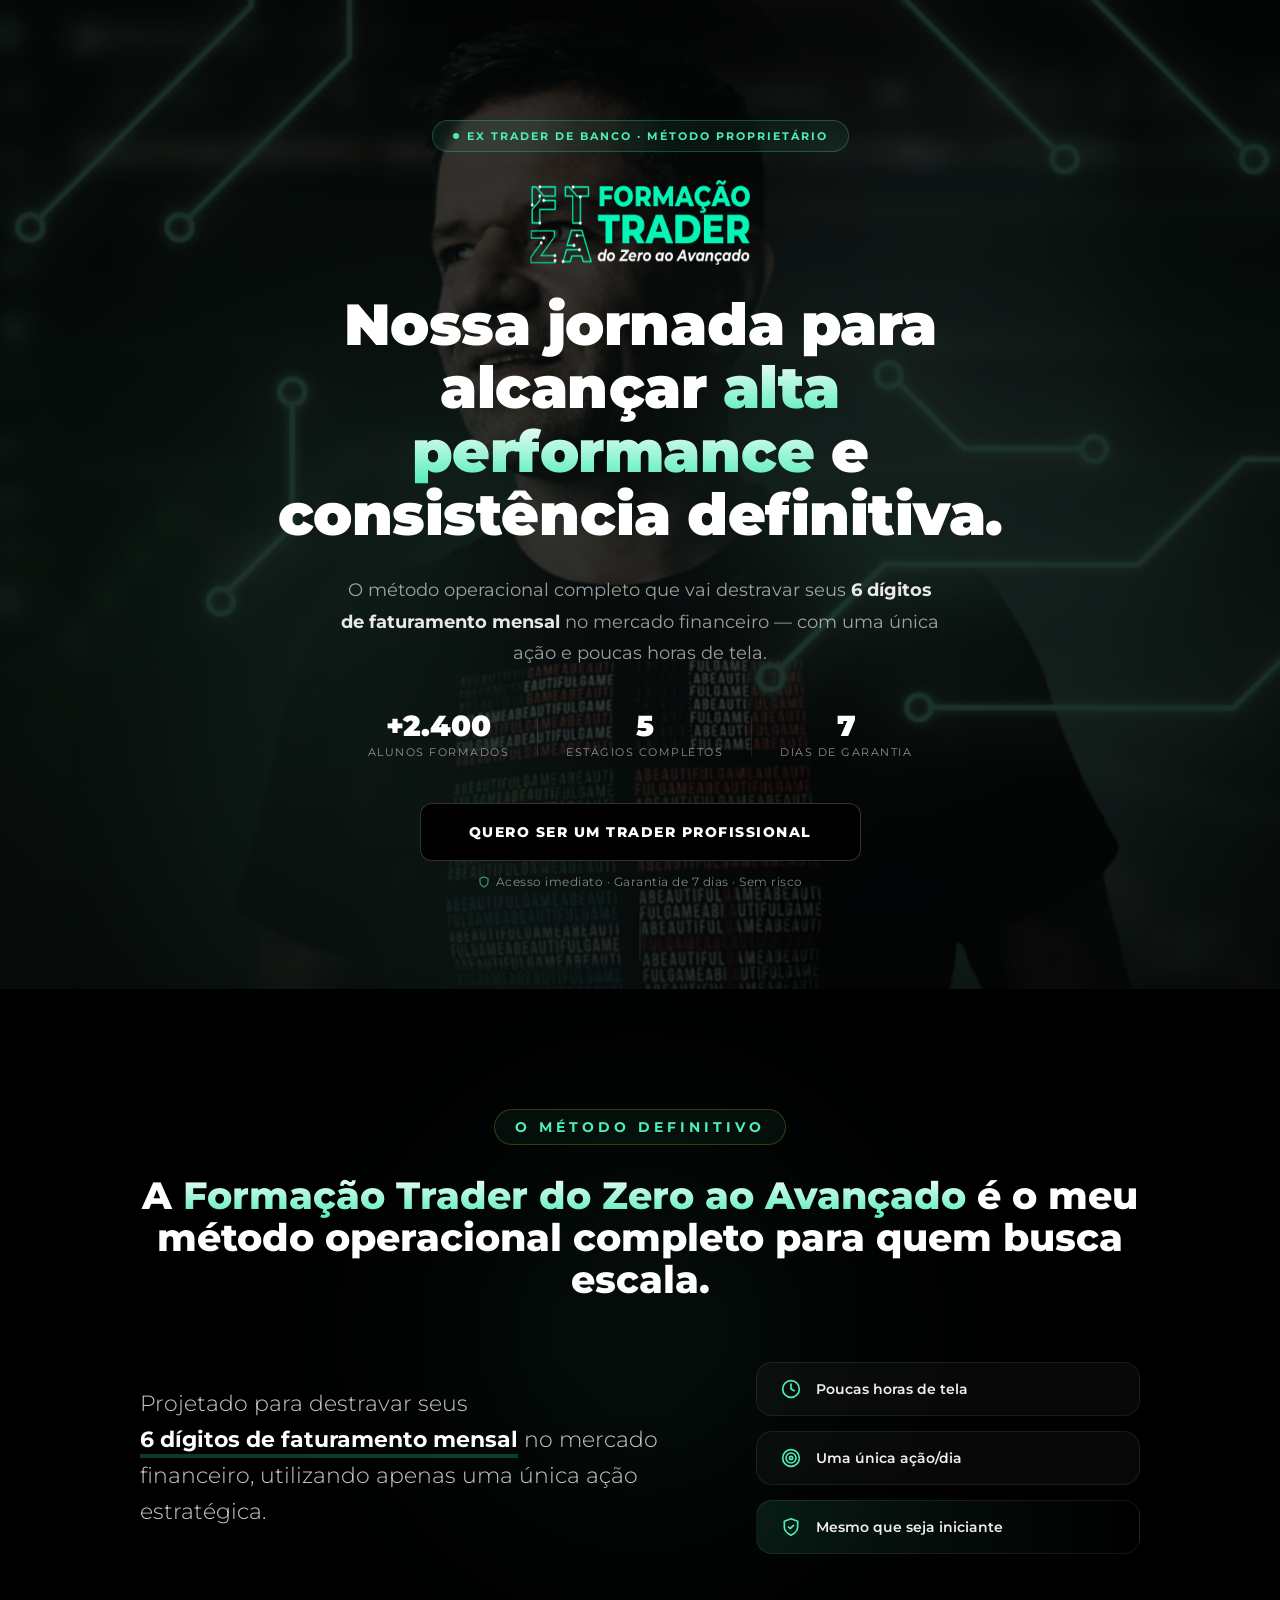
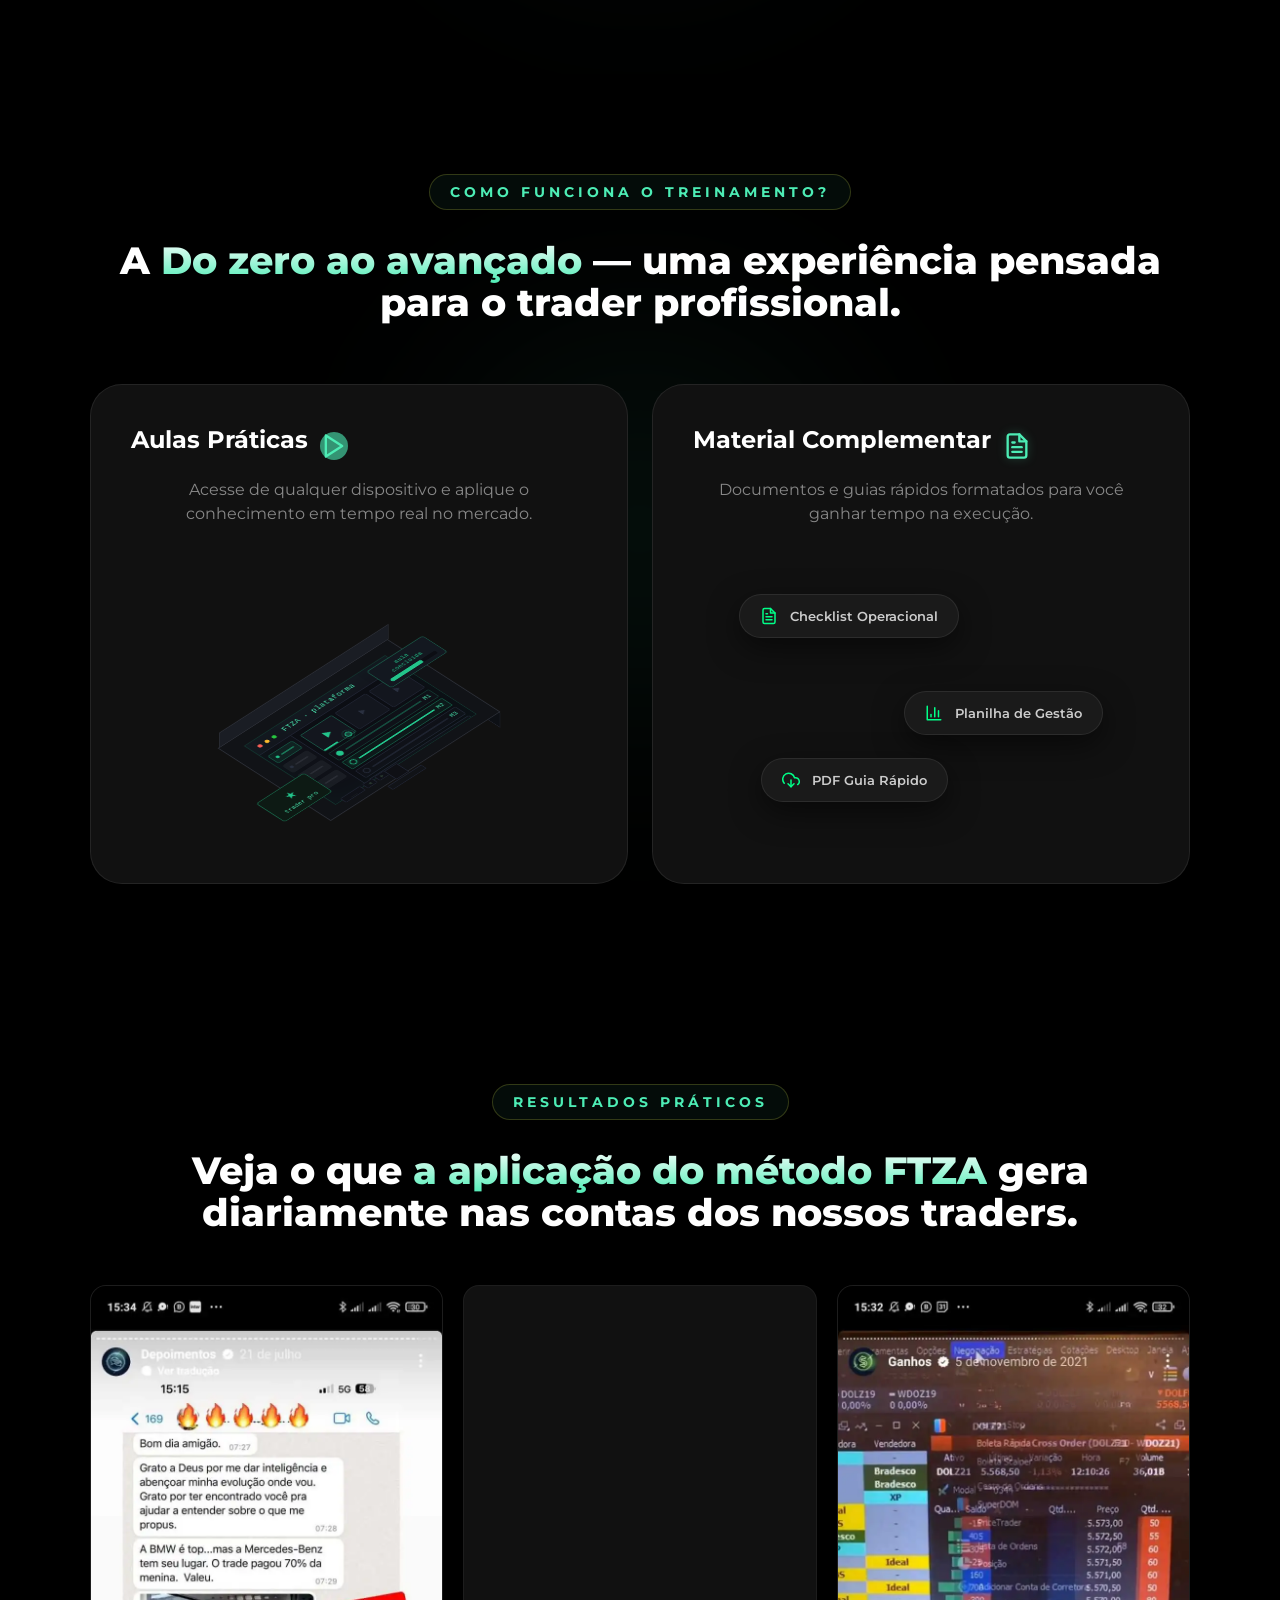
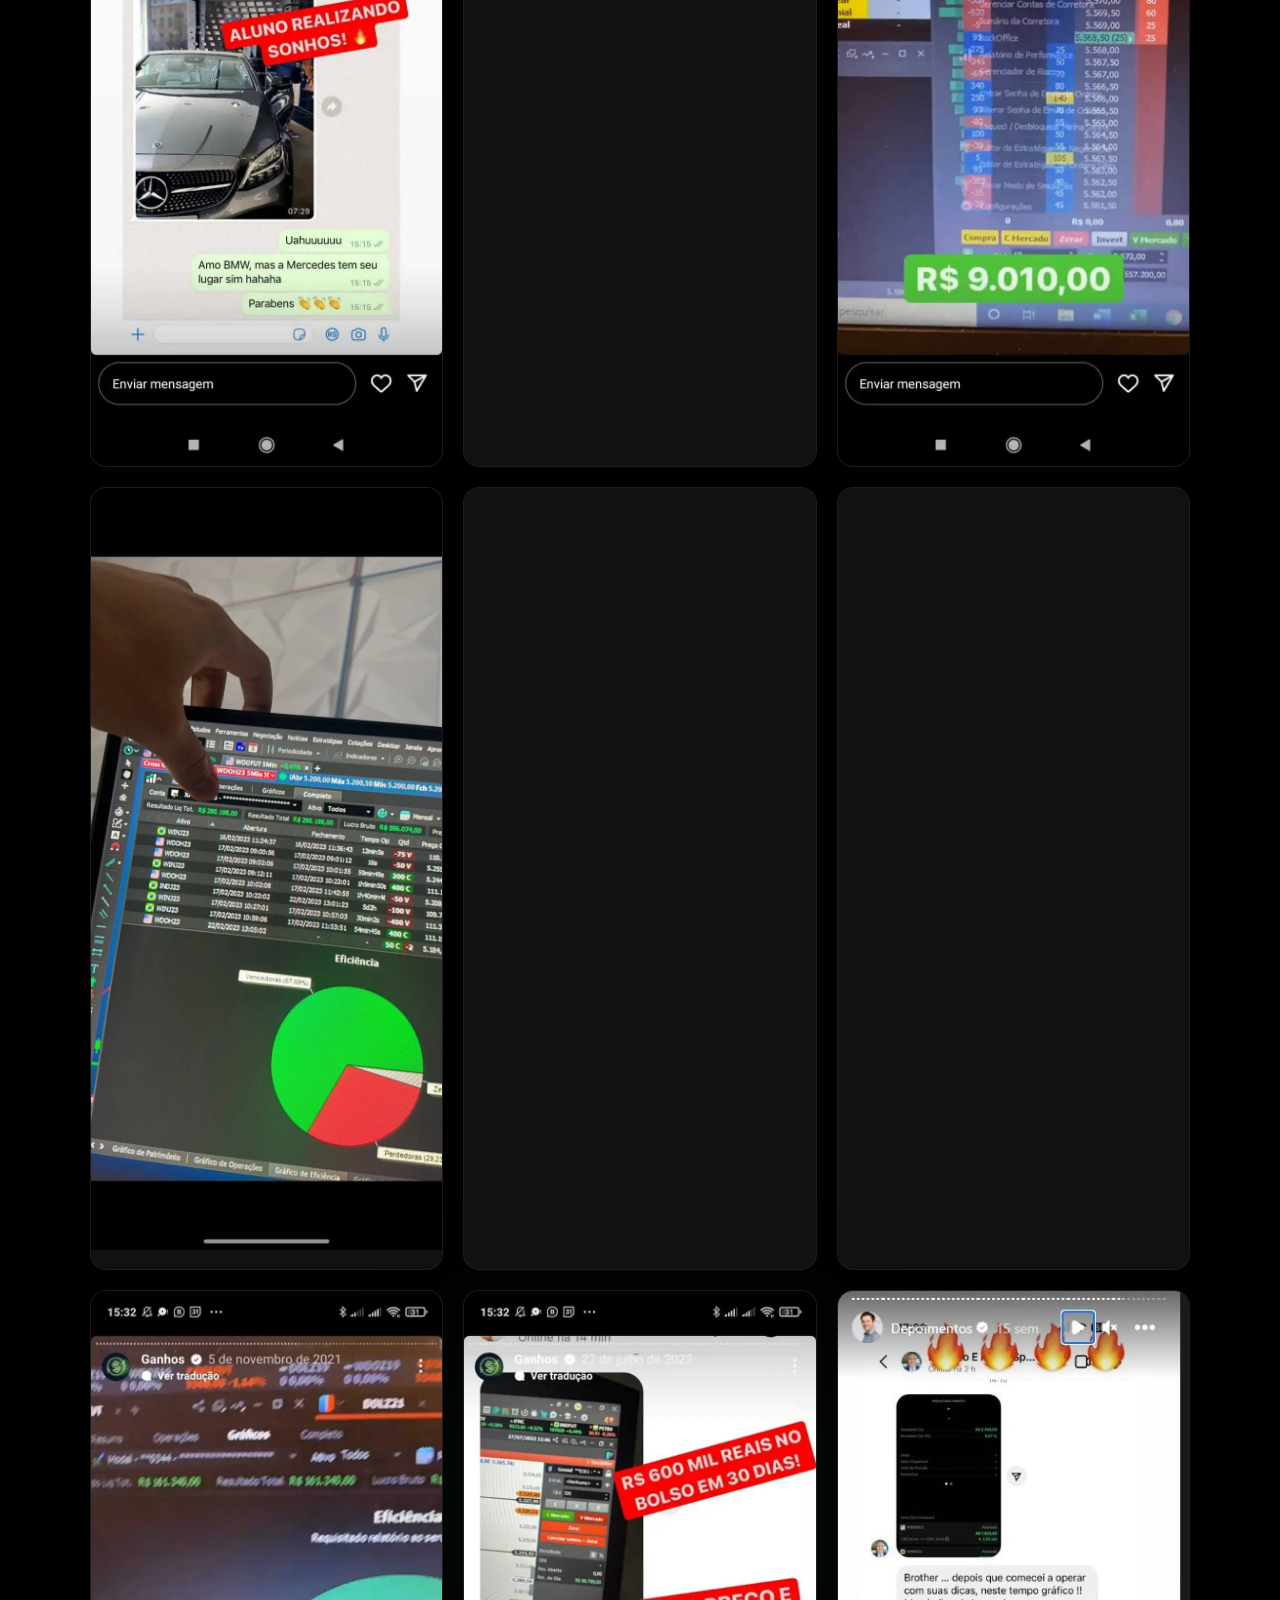
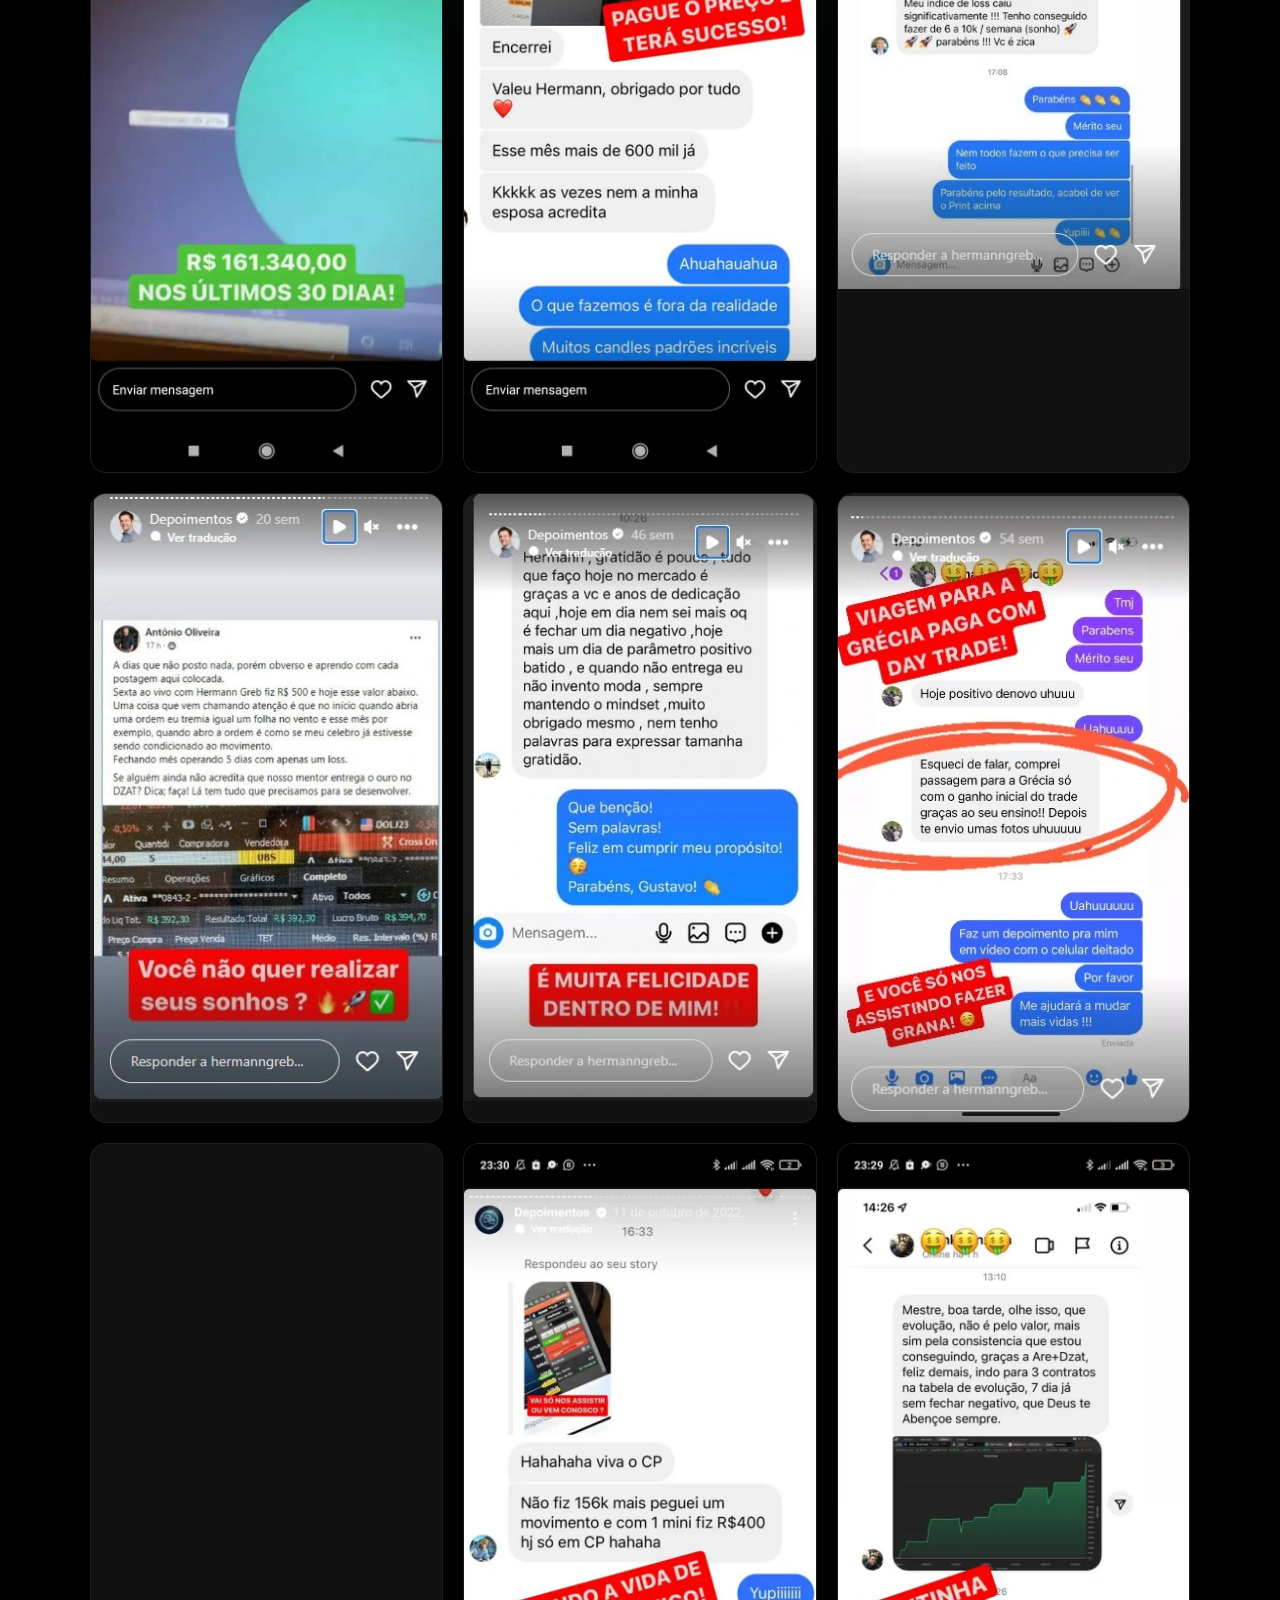
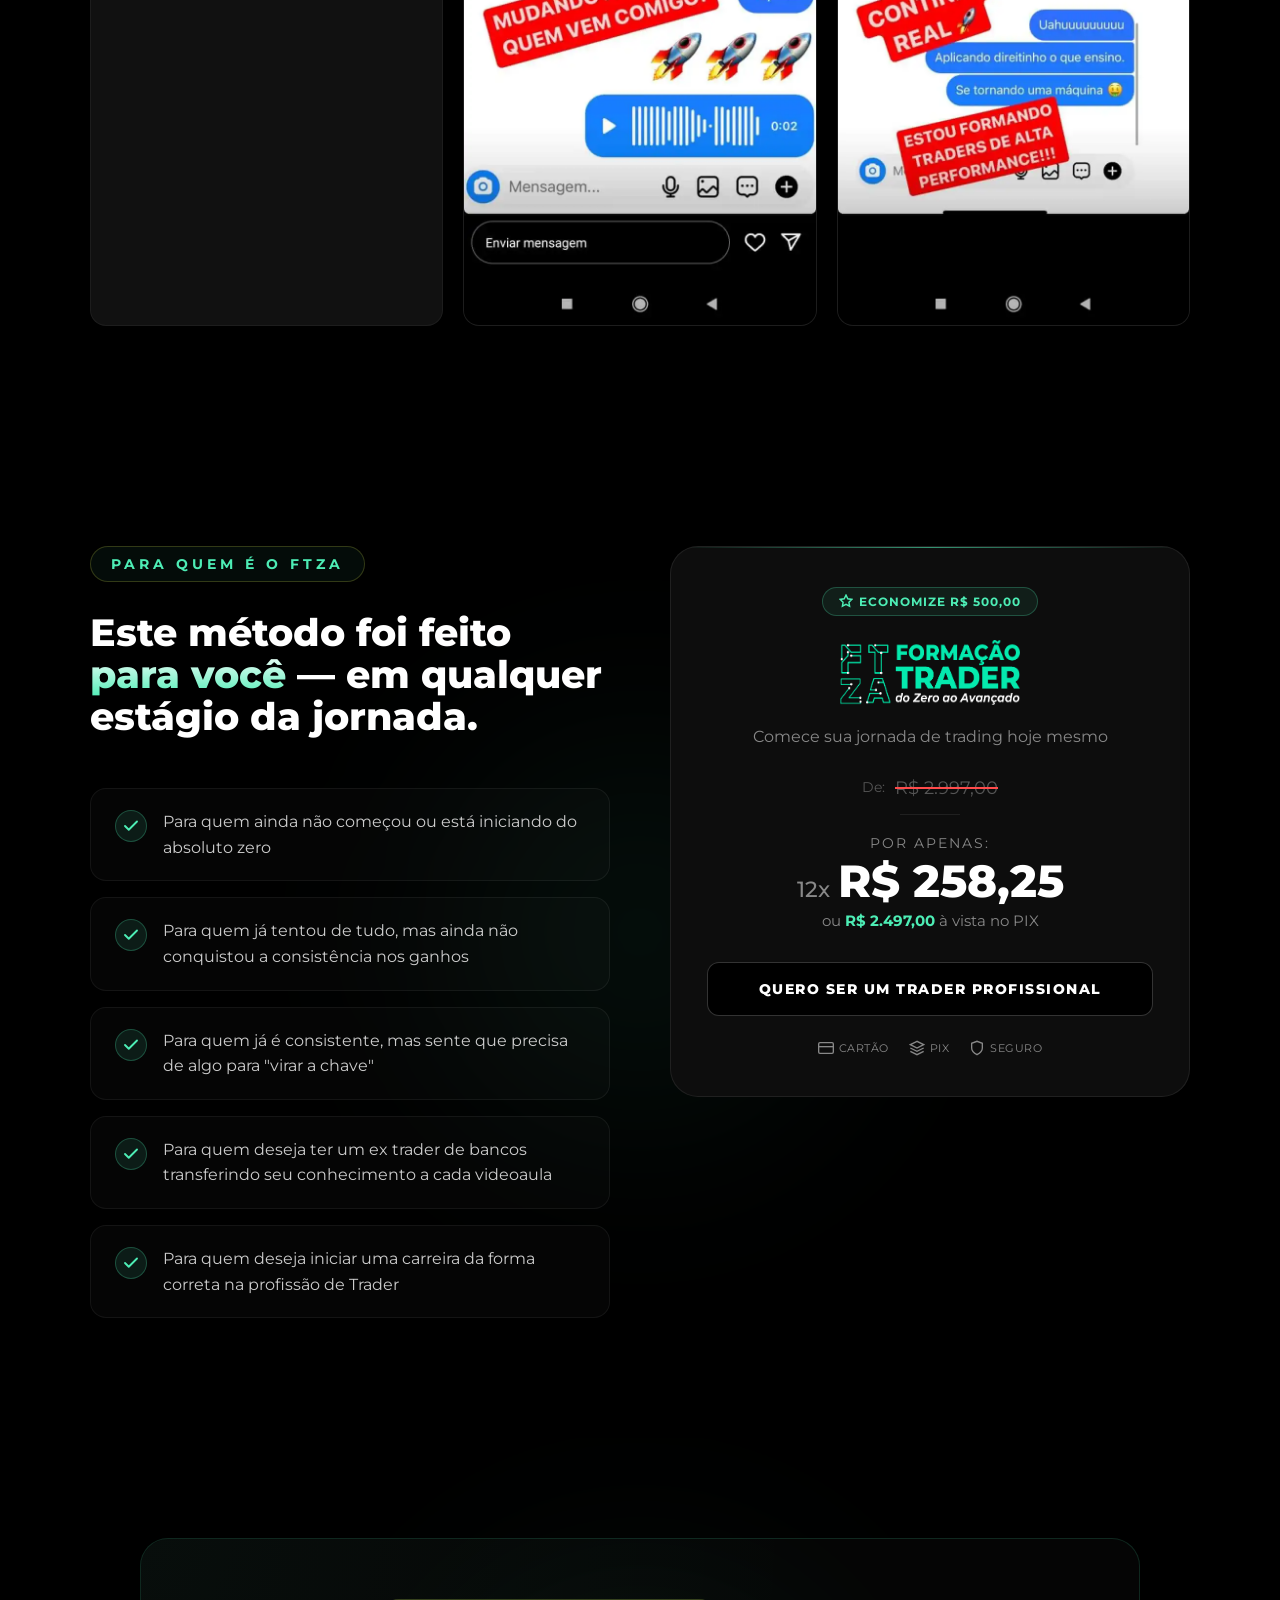
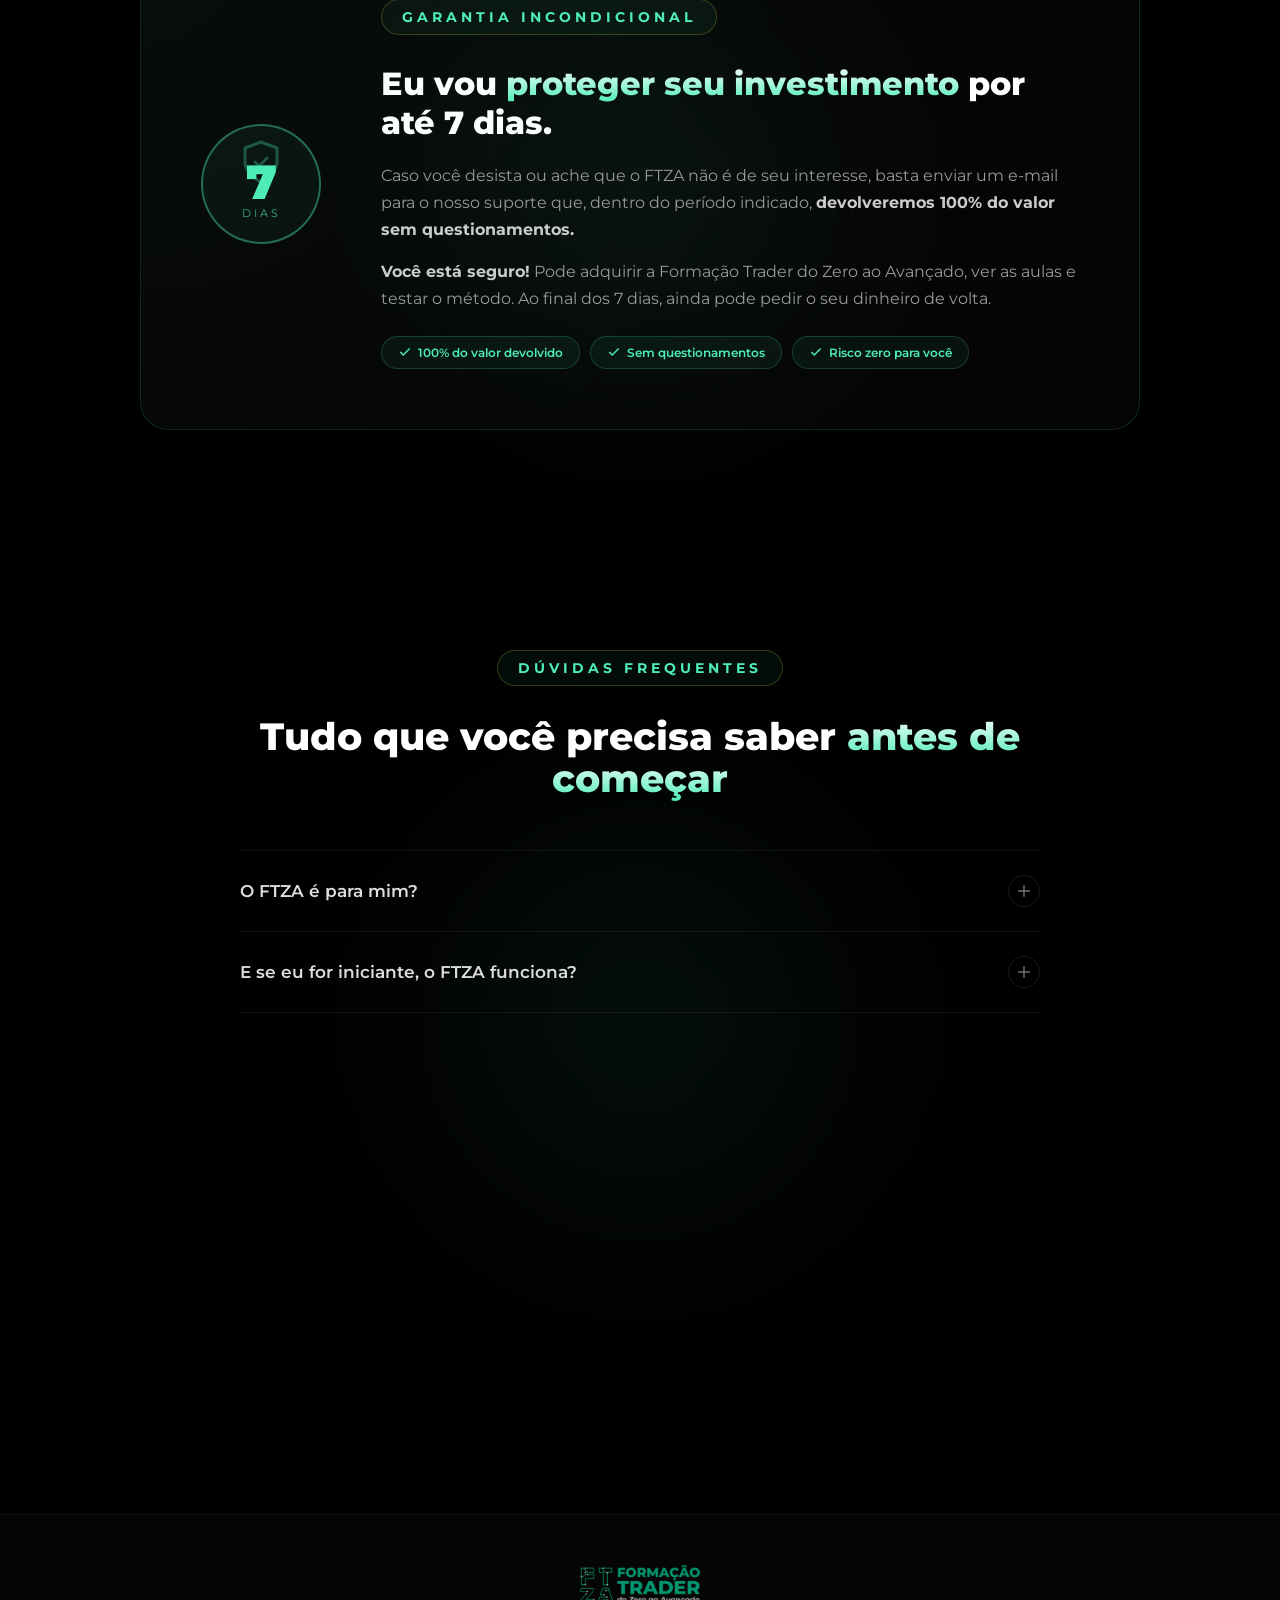
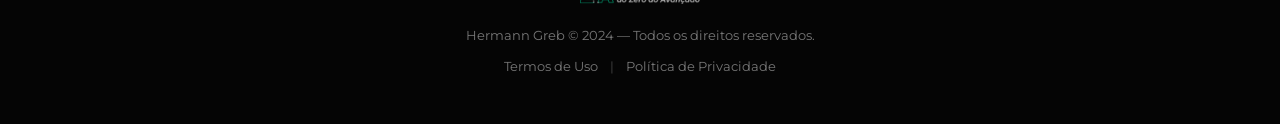
==== formacao-trader-do-zero-ao-avancado/index.html @ 1aeaaf43 "ju ju" ====
<!DOCTYPE html>
<html lang="pt-BR">

<head>
  <meta charset="UTF-8">
  <meta name="viewport" content="width=device-width, initial-scale=1.0, viewport-fit=cover">

  <!-- ─── SEO ──────────────────────────────────────────────────── -->
  <title>Formação Trader do Zero ao Avançado — Hermann Greb</title>
  <meta name="description" content="O método operacional completo para destravar seus 6 dígitos de faturamento mensal no mercado financeiro. Do zero ao trader profissional com o ex-trader de banco Hermann Greb.">
  <link rel="canonical" href="https://hermanngreb.com.br/formacao-trader-do-zero-ao-avancado/">

  <!-- ─── Open Graph ───────────────────────────────────────────── -->
  <meta property="og:type"        content="website">
  <meta property="og:title"       content="Formação Trader do Zero ao Avançado — Hermann Greb">
  <meta property="og:description" content="Método operacional completo para destravar seus 6 dígitos de faturamento mensal no mercado financeiro.">
  <meta property="og:url"         content="https://hermanngreb.com.br/formacao-trader-do-zero-ao-avancado/">
  <meta property="og:image"       content="https://hermanngreb.com.br/wp-content/uploads/2024/08/FTZA_Mobile_Oficial1-888x1024.png">
  <meta name="twitter:card"       content="summary_large_image">

  <!-- ─── Favicons ─────────────────────────────────────────────── -->
  <link rel="icon"            href="imagens/cropped-FaviconPrancheta-1-32x32.jpg"  sizes="32x32">
  <link rel="icon"            href="imagens/cropped-FaviconPrancheta-1-192x192.jpg" sizes="192x192">
  <link rel="apple-touch-icon" href="https://hermanngreb.com.br/wp-content/uploads/2022/02/cropped-FaviconPrancheta-1-180x180.jpg">

  <!-- ─── Preconnects (DNS/TCP antecipado para fontes) ─────────── -->
  <link rel="preconnect" href="https://fonts.googleapis.com">
  <link rel="preconnect" href="https://fonts.gstatic.com" crossorigin>

  <!-- ─── Preload da imagem hero (LCP crítico) ─────────────────── -->
  <!--
    IMPORTANTE: quando converter a imagem para WebP, troque a linha abaixo:
    <link rel="preload" as="image" href="imagens/FTZA_Mobile_Oficial1-888x1024.webp" type="image/webp" fetchpriority="high">
  -->
  <link rel="preload" as="image" href="imagens/FTZA_Mobile_Oficial1-888x1024.avif" fetchpriority="high">

  <!-- ─── Fontes: carregamento assíncrono (não bloqueia render) ── -->
  <link rel="preload" as="style"
    href="https://fonts.googleapis.com/css2?family=Montserrat:wght@300;400;500;600;700;800;900&display=swap"
    onload="this.onload=null;this.rel='stylesheet'">
  <noscript>
    <link rel="stylesheet" href="https://fonts.googleapis.com/css2?family=Montserrat:wght@300;400;500;600;700;800;900&display=swap">
  </noscript>

  <!-- ─── CSS INLINE (elimina request render-blocking) ─────────── -->
  <!--
    Para manutenção: edite o arquivo style.css e cole o conteúdo aqui.
    Manter inline garante que o browser não precise de um round-trip extra.
  -->
  <style>
:root{--green:#4DEDB5;--green-light:#23c48b;--green-alt:#00ff88;--red-alert:#ff5252;--bg-black:#000000;--bg-dark:#0a0a0a;--card-bg:#111111;--card-bg-2:#161616;--text-white:#ffffff;--text-light:#cccccc;--text-muted:#888888;--text-dim:#555555;--border:rgba(255,255,255,0.08);--border-green:rgba(77,237,181,0.2);--font-main:'Montserrat',system-ui,-apple-system,'Segoe UI',sans-serif;--ease-smooth:cubic-bezier(0.2,0.8,0.2,1)}
*,*::before,*::after{box-sizing:border-box;margin:0;padding:0}
html{scroll-behavior:smooth}
body{background-color:var(--bg-black);color:var(--text-white);font-family:var(--font-main);-webkit-font-smoothing:antialiased}
img{max-width:100%;display:block}
ul,ol{list-style:none;padding:0}
.container{max-width:1100px;margin:0 auto;position:relative;z-index:2}
.eyebrow{display:inline-block;color:var(--green);font-size:14px;font-weight:700;letter-spacing:4px;text-transform:uppercase;padding:8px 20px;margin-bottom:30px;border:1px solid rgba(234,237,77,0.2);border-radius:100px;background:rgba(77,237,181,0.05)}
.section-title{font-family:var(--font-main);font-size:clamp(1.8rem,3vw,3rem);font-weight:800;line-height:1.1;color:var(--text-white);margin-bottom:50px}
.text-gradient{background:linear-gradient(180deg,#ffffff 0%,var(--green) 100%);-webkit-background-clip:text;-webkit-text-fill-color:transparent;background-clip:text}
.btn-cta{display:block;width:100%;background:var(--bg-black);color:var(--text-white);border:1px solid rgba(255,255,255,0.2);border-radius:12px;padding:18px 24px;font-family:var(--font-main);font-size:0.85rem;font-weight:800;letter-spacing:1.5px;text-transform:uppercase;text-decoration:none;text-align:center;cursor:pointer;transition:all 0.3s ease;animation:pulsar 2.5s ease-in-out infinite;margin-bottom:24px}
.btn-cta:hover{background:var(--green);color:var(--bg-black);border-color:var(--green);transform:translateY(-3px);box-shadow:0 12px 30px rgba(77,237,181,0.25);animation:none}
@keyframes pulsar{0%,100%{transform:scale(1)}50%{transform:scale(1.02)}}
.reveal-up{opacity:0;transform:translateY(30px);transition:opacity 0.7s ease,transform 0.7s var(--ease-smooth)}
.reveal-left{opacity:0;transform:translateX(-30px);transition:opacity 0.7s ease,transform 0.7s var(--ease-smooth)}
.reveal-right{opacity:0;transform:translateX(30px);transition:opacity 0.7s ease,transform 0.7s var(--ease-smooth)}
.reveal-up.show,.reveal-left.show,.reveal-right.show{opacity:1;transform:translate(0,0)}
.delay-1{transition-delay:0.1s}.delay-2{transition-delay:0.2s}.delay-3{transition-delay:0.3s}.delay-4{transition-delay:0.4s}.delay-5{transition-delay:0.5s}.delay-6{transition-delay:0.6s}
.glow-bg{position:absolute;top:50%;left:50%;transform:translate(-50%,-50%);width:600px;height:600px;background:radial-gradient(circle,rgba(77,237,181,0.08) 0%,transparent 70%);filter:blur(80px);z-index:1;pointer-events:none}
.hero-section{position:relative;min-height:100vh;display:flex;align-items:center;justify-content:center;overflow:hidden;background:var(--bg-black)}
.hero-bg{position:absolute;inset:0;z-index:0}
.hero-bg img{width:100%;height:100%;object-fit:cover;object-position:center top;filter:saturate(0.6)}
.hero-overlay{position:absolute;inset:0;background:rgba(0,0,0,0.72)}
.hero-overlay-vignette{position:absolute;inset:0;background:radial-gradient(ellipse 80% 70% at 50% 50%,transparent 0%,rgba(0,0,0,0.21) 100%)}
.hero-content{position:relative;z-index:2;text-align:center;display:flex;flex-direction:column;align-items:center;max-width:820px;padding:120px 24px 100px;width:100%}
.hero-eyebrow{margin-bottom:28px}
.hero-badge{display:inline-flex;align-items:center;gap:8px;background:rgba(77,237,181,0.07);border:1px solid rgba(77,237,181,0.25);color:var(--green);font-family:var(--font-main);font-size:11px;font-weight:700;letter-spacing:2px;text-transform:uppercase;padding:8px 20px;border-radius:100px;backdrop-filter:blur(4px);-webkit-backdrop-filter:blur(4px)}
.hero-badge-dot{width:6px;height:6px;border-radius:50%;background:var(--green);flex-shrink:0;animation:pulse-dot 2s ease-in-out infinite}
@keyframes pulse-dot{0%,100%{opacity:1;transform:scale(1)}50%{opacity:0.4;transform:scale(1.5)}}
.hero-logo-wrap{margin-bottom:28px}
.hero-logo-wrap img{max-width:220px;filter:brightness(1.15);margin:0 auto}
.hero-title{font-family:var(--font-main);font-size:clamp(2rem,4.5vw,3.6rem);font-weight:900;color:var(--text-white);line-height:1.1;letter-spacing:-0.5px;margin:0 0 28px;opacity:0;filter:blur(5px);transform:scale(0.97);animation:hero-title-in 1s ease-in-out forwards 0.4s}
@keyframes hero-title-in{to{opacity:1;filter:blur(0);transform:scale(1)}}
.hero-sub{font-size:clamp(1rem,1.5vw,1.15rem);color:rgba(255,255,255,0.6);line-height:1.7;margin:0 0 44px;max-width:600px}
.hero-sub strong{color:rgba(255,255,255,0.9);font-weight:700}
.hero-stats{display:flex;align-items:center;justify-content:center;gap:28px;margin-bottom:44px;flex-wrap:wrap}
.hero-stat{display:flex;flex-direction:column;align-items:center;gap:4px}
.hero-stat-num{font-size:1.8rem;font-weight:900;color:var(--text-white);line-height:1}
.hero-stat-label{font-size:0.68rem;color:rgba(255,255,255,0.55);text-transform:uppercase;letter-spacing:1.5px}
.hero-stat-divider{width:1px;height:40px;background:rgba(255,255,255,0.1);flex-shrink:0}
.hero-cta-wrap{display:flex;flex-direction:column;align-items:center;gap:14px;width:100%}
.hero-cta{width:auto;max-width:480px;padding:20px 48px;margin-bottom:0}
.hero-cta-note{display:flex;align-items:center;justify-content:center;gap:6px;font-size:0.72rem;color:rgba(255,255,255,0.5);letter-spacing:0.5px}
.hero-cta-note svg{color:var(--green);opacity:0.6;flex-shrink:0}
.hero-scroll-hint{position:absolute;bottom:28px;left:50%;transform:translateX(-50%);z-index:2}
.scroll-line{width:1px;height:48px;background:rgba(77,237,181,0.15);margin:0 auto;position:relative;overflow:hidden;border-radius:1px}
.scroll-line::after{content:'';position:absolute;top:-100%;left:0;width:100%;height:100%;background:linear-gradient(to bottom,transparent,var(--green));animation:scroll-drop 2s ease-in-out infinite}
@keyframes scroll-drop{0%{top:-100%}100%{top:100%}}
.ftza-concept{background-color:var(--bg-black);padding:120px 20px;position:relative;overflow:hidden;text-align:center}
.ftza-concept .container{max-width:1000px}
.ftza-concept h2{font-size:clamp(2rem,3vw,3.5rem);font-weight:800;line-height:1.1;color:var(--text-white);margin-bottom:50px}
.definition-grid{display:grid;grid-template-columns:1.2fr 0.8fr;gap:40px;align-items:center;text-align:left;margin-top:60px}
.main-promise p{font-size:1.4rem;line-height:1.6;color:var(--text-light);font-weight:300}
.highlight{color:var(--text-white);font-weight:700;display:inline-block;position:relative}
.highlight::after{content:'';position:absolute;bottom:0;left:0;width:100%;height:4px;background:var(--green-light);opacity:0.3}
.benefit-pills{display:flex;flex-direction:column;gap:15px}
.pill{background:rgba(255,255,255,0.03);border:1px solid rgba(255,255,255,0.08);padding:16px 24px;border-radius:16px;display:flex;align-items:center;gap:15px;cursor:pointer;transition:all 0.3s ease;animation:float-pill 5s ease-in-out infinite}
.pill:nth-child(2){animation-duration:6s}.pill:nth-child(3){animation-duration:5.5s}
@keyframes float-pill{0%,100%{transform:translateY(0)}50%{transform:translateY(-5px)}}
.pill:hover{background:rgba(77,237,181,0.05);border-color:var(--green);transform:translateX(10px);animation:none}
.highlight-pill{background:linear-gradient(90deg,rgba(77,237,181,0.1) 0%,transparent 100%)}
.pill .icone-hightlight-pill{color:var(--green);width:20px;flex-shrink:0;display:flex;align-items:center}
.pill span{font-size:14px;font-weight:600;color:#eee}
.etery-section{background-color:var(--bg-black);color:var(--text-white);padding:100px 20px;position:relative;overflow:hidden;text-align:center}
.etery-grid{display:grid;grid-template-columns:1fr 1fr;gap:24px;margin-top:60px}
.etery-card{background:var(--card-bg);border:1px solid var(--border);border-radius:32px;padding:40px;overflow:hidden;display:flex;flex-direction:column;height:500px;transition:border-color 0.3s ease}
.etery-card:hover{border-color:rgba(0,255,136,0.3)}
.card-info h3{font-size:24px;margin-bottom:12px}
.card-info p{color:var(--text-muted);line-height:1.5;margin-bottom:40px}
.title-wrapper{display:flex;align-items:center;gap:12px;margin-bottom:12px}
.icon-animated{position:relative;width:28px;height:28px;color:var(--green);display:flex;align-items:center;justify-content:center}
.icon-animated svg{width:100%;height:100%;z-index:2}
.pulse .ping{position:absolute;width:100%;height:100%;background-color:var(--green);border-radius:50%;opacity:0.6;z-index:1;animation:icon-ping 2s cubic-bezier(0,0,0.2,1) infinite}
@keyframes icon-ping{75%,100%{transform:scale(2);opacity:0}}
.float{animation:icon-float 3s ease-in-out infinite;filter:drop-shadow(0 0 5px rgba(77,237,181,0.3))}
@keyframes icon-float{0%,100%{transform:translateY(0)}50%{transform:translateY(-5px)}}
.etery-card:hover .icon-animated{color:var(--green-alt);transform:scale(1.1);transition:all 0.3s ease}
.etery-card:hover .float{filter:drop-shadow(0 0 8px rgba(0,255,136,0.6))}
.mockup-container{flex-grow:1;position:relative;display:flex;justify-content:center;align-items:flex-end}
.center-items{align-items:center}
.iso-scene{width:100%;display:flex;align-items:center;justify-content:center;padding:24px 0 8px;overflow:hidden}
.iso-world{position:relative;width:320px;height:280px;transform-style:preserve-3d}
.iso{transform:rotateX(50deg) rotateZ(-45deg);transform-style:preserve-3d;position:relative;width:100%;height:100%}
.base{position:absolute;width:240px;height:160px;background:#111317;border:1px solid #2a2d35;left:40px;top:60px;transform-style:preserve-3d}
.base::before{content:'';position:absolute;width:240px;height:20px;background:#1a1d24;border:1px solid #2a2d35;top:-20px;left:0;transform:rotateX(-90deg);transform-origin:bottom}
.base::after{content:'';position:absolute;width:20px;height:160px;background:#0d1015;border:1px solid #222530;right:-20px;top:0;transform:rotateY(90deg);transform-origin:left}
.screen-wrap{position:absolute;width:200px;height:130px;left:20px;top:15px;transform-style:preserve-3d}
.monitor{position:absolute;width:200px;height:130px;background:#0c0e14;border:1.5px solid #23c48b33;left:0;top:0;overflow:hidden}
.monitor::before{content:'';position:absolute;inset:0;box-shadow:inset 0 0 30px #23c48b0a}
.topbar{display:flex;align-items:center;gap:5px;padding:5px 8px;background:#13161e;border-bottom:1px solid #1e2230}
.dot{width:5px;height:5px;border-radius:50%}
.d1{background:#ff5f57}.d2{background:#febc2e}.d3{background:#28c840}
.topbar-title{font-size:9px;color:var(--green);font-family:monospace;margin-left:6px;letter-spacing:.5px}
.monitor-body{display:flex;height:calc(100% - 20px)}
.sidebar{width:44px;background:#0f1118;border-right:1px solid #1e2230;padding:6px 4px;display:flex;flex-direction:column;gap:5px}
.nav-item{height:16px;border-radius:3px;background:#1a1d24;display:flex;align-items:center;padding:0 4px;gap:3px}
.nav-item.active{background:#23c48b18;border:1px solid #23c48b44}
.nav-dot{width:4px;height:4px;border-radius:50%;background:var(--green-light)}
.nav-line{width:18px;height:2px;border-radius:1px;background:#2a2d35}
.nav-item.active .nav-line{background:#23c48b88}
.content{flex:1;padding:6px;display:flex;flex-direction:column;gap:4px}
.thumb-row{display:flex;gap:4px}
.thumb{flex:1;height:36px;background:#13161e;border:1px solid #1e2230;border-radius:2px;position:relative;overflow:hidden;display:flex;align-items:center;justify-content:center}
.thumb.active{border-color:#23c48b55}
.play-tri{width:0;height:0;border-top:5px solid transparent;border-bottom:5px solid transparent;border-left:8px solid var(--green-light);position:relative;z-index:1}
.thumb:not(.active) .play-tri{border-left:6px solid #2a3040;border-top:4px solid transparent;border-bottom:4px solid transparent}
.thumb.active::after{content:'';position:absolute;bottom:0;left:0;height:2px;width:45%;background:var(--green-light)}
.module-list{display:flex;flex-direction:column;gap:3px}
.module-row{display:flex;align-items:center;gap:4px;padding:3px 4px;border-radius:2px;background:#0f1118;border:1px solid #1e2230}
.module-row.done{border-color:#23c48b33}.module-row.active-mod{background:#23c48b0f;border-color:#23c48b55}
.check-circle{width:8px;height:8px;border-radius:50%;border:1px solid #2a3040;flex-shrink:0}
.check-circle.done-c{background:var(--green-light);border-color:var(--green-light)}
.check-circle.active-c{border-color:var(--green-light);box-shadow:0 0 4px #23c48b55}
.mod-bar{height:2px;border-radius:1px;flex:1}
.mod-bar.done-b{background:#23c48b55}.mod-bar.active-b{background:var(--green-light)}.mod-bar.lock-b{background:#1e2230}
.mod-label{font-size:7px;font-family:monospace;color:var(--green);letter-spacing:.3px;flex-shrink:0}
.stats-strip{display:flex;gap:3px;margin-top:auto}
.stat-pill{flex:1;background:#13161e;border:1px solid #1e2230;border-radius:2px;padding:2px 3px;text-align:center}
.stat-num{font-size:8px;font-family:monospace;color:var(--green-light);display:block;font-weight:700}
.stat-lbl{font-size:6px;color:#3d4455;font-family:monospace;display:block}
.monitor-side{position:absolute;width:12px;height:130px;background:#09090f;border:1px solid #1a1d24;right:-12px;top:0;transform:rotateY(90deg);transform-origin:left;border-left:none}
.monitor-bottom{position:absolute;width:200px;height:12px;background:#0d0f14;border:1px solid #1a1d24;bottom:-12px;left:0;transform:rotateX(-90deg);transform-origin:top;border-top:none}
.stand-neck{position:absolute;width:18px;height:18px;background:#0f1015;border:1px solid #1e2230;left:91px;top:142px}
.stand-neck::after{content:'';position:absolute;width:48px;height:8px;background:#111317;border:1px solid #1e2230;left:-15px;top:18px;border-radius:1px}
.notif{position:absolute;width:80px;padding:5px 7px;background:#131820;border:1px solid #23c48b55;border-radius:4px;right:-30px;top:20px;animation:notif-float 3s ease-in-out infinite}
@keyframes notif-float{0%,100%{transform:translateY(0)}50%{transform:translateY(-6px)}}
.notif-label{font-size:7px;color:var(--green-light);font-family:monospace;display:block;margin-bottom:3px;letter-spacing:.4px}
.notif-bar-wrap{background:#0c0e14;border-radius:2px;height:5px;overflow:hidden}
.notif-bar{height:100%;width:68%;background:var(--green-light);border-radius:2px}
.badge-card{position:absolute;width:68px;padding:5px 7px;background:#0d1a14;border:1px solid #23c48b66;border-radius:4px;left:-35px;bottom:30px;animation:badge-float 4s ease-in-out infinite .8s}
@keyframes badge-float{0%,100%{transform:translateY(0)}50%{transform:translateY(-5px)}}
.badge-icon{font-size:14px;display:block;text-align:center;line-height:1.4;color:var(--green-light)}
.badge-text{font-size:7px;color:var(--green);font-family:monospace;text-align:center;display:block;margin-top:1px;letter-spacing:.3px}
.cursor-dot{width:8px;height:8px;border-radius:50%;border:1.5px solid var(--green-light);background:#23c48b44;position:absolute;top:56px;left:82px;animation:cursor-move 4s ease-in-out infinite}
@keyframes cursor-move{0%,100%{top:56px;left:82px}30%{top:80px;left:100px}60%{top:68px;left:60px}}
.cursor-dot::after{content:'';position:absolute;inset:-4px;border-radius:50%;border:1px solid #23c48b44;animation:ping 2s ease-out infinite}
@keyframes ping{0%{transform:scale(1);opacity:.7}100%{transform:scale(2.2);opacity:0}}
.keyboard{position:absolute;bottom:8px;left:30px;display:flex;gap:3px}
.key{width:14px;height:9px;background:#0f1118;border:1px solid #1e2230;border-radius:1.5px;display:flex;align-items:center;justify-content:center}
.key span{font-size:5px;color:#2a3a30;font-family:monospace}
.floating-widget{position:absolute;background:#1a1a1a;border:1px solid var(--border);padding:12px 20px;border-radius:100px;display:flex;align-items:center;gap:12px;box-shadow:0 10px 30px rgba(0,0,0,0.5);animation:float-widget 4s ease-in-out infinite}
.floating-widget svg{color:var(--green-alt);width:18px;height:18px;flex-shrink:0}
.floating-widget span{font-size:13px;font-weight:600;color:var(--text-light);white-space:nowrap}
.w-1{top:10%;left:10%;animation-delay:0s}.w-2{top:45%;right:10%;animation-delay:0.5s}.w-3{bottom:15%;left:15%;animation-delay:1s}
@keyframes float-widget{0%,100%{transform:translateY(0)}50%{transform:translateY(-15px)}}
.resultados-praticos{background:var(--bg-black);padding:100px 20px;position:relative;overflow:hidden;text-align:center}
.results-grid{display:grid;grid-template-columns:repeat(auto-fill,minmax(280px,1fr));gap:20px;margin-top:50px}
.result-item{background:#111;border-radius:16px;overflow:hidden;border:1px solid rgba(255,255,255,0.05);opacity:0;transform:translateY(40px) scale(0.95);transition:all 0.8s var(--ease-smooth)}
.result-item.show{opacity:1;transform:translateY(0) scale(1)}
.result-item img{width:100%;height:auto;display:block;transition:transform 0.5s ease}
.result-item:hover img{transform:scale(1.08)}
.result-item:hover{border-color:var(--green);box-shadow:0 10px 30px rgba(77,237,181,0.1)}
.para-quem-section{background-color:var(--bg-black);padding:120px 20px;position:relative;overflow:hidden}
.para-quem-section .container{max-width:1100px;display:grid;grid-template-columns:1fr 1fr;gap:60px;align-items:start}
.para-quem-list{display:flex;flex-direction:column;gap:16px;margin-top:32px}
.para-quem-item{display:flex;align-items:flex-start;gap:16px;padding:20px 24px;background:rgba(255,255,255,0.02);border:1px solid rgba(255,255,255,0.06);border-radius:16px;transition:all 0.3s ease;opacity:0;transform:translateX(-30px)}
.para-quem-item.show{opacity:1;transform:translateX(0)}
.para-quem-item:hover{background:rgba(77,237,181,0.04);border-color:rgba(77,237,181,0.2);transform:translateX(6px)}
.pq-icon-wrap{flex-shrink:0;width:32px;height:32px;border-radius:50%;background:rgba(77,237,181,0.1);border:1px solid rgba(77,237,181,0.25);display:flex;align-items:center;justify-content:center;color:var(--green);margin-top:1px}
.para-quem-item span{font-size:1rem;color:var(--text-light);line-height:1.6;font-weight:400}
.cta-col{opacity:0;transform:translateX(30px);transition:all 0.7s var(--ease-smooth)}
.cta-col.show{opacity:1;transform:translateX(0)}
.price-card{background:#0d0d0d;border:1px solid var(--border);border-radius:28px;padding:40px 36px;text-align:center;position:relative;overflow:hidden;transition:border-color 0.3s ease}
.price-card::before{content:'';position:absolute;top:0;left:0;right:0;height:1px;background:linear-gradient(90deg,transparent,var(--green),transparent);opacity:0.6}
.price-card:hover{border-color:var(--border-green)}
.economy-badge{display:inline-flex;align-items:center;gap:6px;background:rgba(77,237,181,0.08);border:1px solid rgba(77,237,181,0.25);color:var(--green);font-size:12px;font-weight:700;letter-spacing:1px;padding:6px 16px;border-radius:100px;margin-bottom:24px;text-transform:uppercase}
.price-card-logo{display:block;margin:0 auto 20px;max-width:180px;filter:brightness(1.1)}
.price-card-headline{font-size:1rem;color:var(--text-muted);margin-bottom:28px;line-height:1.5}
.price-from{display:flex;align-items:center;justify-content:center;gap:10px;margin-bottom:16px}
.price-from-label{font-size:0.9rem;color:var(--text-dim)}
.price-from-value{font-size:1.1rem;color:var(--text-dim);text-decoration:line-through;text-decoration-color:#ff4b4b;text-decoration-thickness:2px}
.price-divider{width:60px;height:1px;background:rgba(255,255,255,0.08);margin:0 auto 20px}
.price-by-label{font-size:0.85rem;color:#888;text-transform:uppercase;letter-spacing:2px;margin-bottom:8px}
.price-main{display:flex;align-items:baseline;justify-content:center;gap:8px;margin-bottom:8px}
.price-installments{font-size:1.4rem;color:var(--text-muted);font-weight:500}
.price-value{font-size:2.8rem;font-weight:800;color:var(--text-white);line-height:1}
.price-cash{font-size:0.95rem;color:#888;margin-bottom:32px}
.price-cash strong{color:var(--green)}
.payment-icons{display:flex;align-items:center;justify-content:center;gap:20px}
.payment-icon{display:flex;align-items:center;gap:5px;font-size:11px;color:#888;text-transform:uppercase;letter-spacing:0.5px}
.payment-icon svg{color:#888}
.garantia-section{background-color:var(--bg-black);padding:100px 20px;position:relative;overflow:hidden}
.garantia-inner{max-width:1000px;margin:0 auto;display:grid;grid-template-columns:auto 1fr;gap:60px;align-items:center;position:relative;z-index:2;background:rgba(255,255,255,0.02);border:1px solid rgba(77,237,181,0.15);border-radius:28px;padding:60px;opacity:0;transform:translateY(30px);transition:all 0.8s var(--ease-smooth)}
.garantia-inner.show{opacity:1;transform:translateY(0)}
.garantia-inner::before{content:'';position:absolute;inset:0;border-radius:28px;background:radial-gradient(circle at top left,rgba(77,237,181,0.04) 0%,transparent 60%);pointer-events:none}
.garantia-badge-wrap{flex-shrink:0}
.garantia-badge{width:120px;height:120px;border-radius:50%;border:2px solid rgba(77,237,181,0.4);background:rgba(77,237,181,0.05);display:flex;flex-direction:column;align-items:center;justify-content:center;position:relative;color:var(--green)}
.garantia-badge svg{position:absolute;top:12px;opacity:0.3}
.garantia-days{font-size:3rem;font-weight:900;color:var(--green);line-height:1;margin-top:10px}
.garantia-days-label{font-size:0.7rem;color:var(--green);text-transform:uppercase;letter-spacing:3px;opacity:0.7}
.garantia-title{font-size:clamp(1.4rem,2.5vw,2rem);font-weight:800;color:var(--text-white);line-height:1.2;margin-bottom:20px}
.garantia-body p{font-size:1rem;color:#999;line-height:1.7;margin-bottom:14px}
.garantia-body strong{color:var(--text-light)}
.garantia-pills{display:flex;flex-wrap:wrap;gap:10px;margin-top:24px}
.garantia-pill{display:inline-flex;align-items:center;gap:6px;background:rgba(77,237,181,0.06);border:1px solid rgba(77,237,181,0.2);color:var(--green);font-size:12px;font-weight:600;padding:8px 16px;border-radius:100px}
.faq-section{background-color:var(--bg-black);padding:120px 20px;position:relative;overflow:hidden;text-align:center}
.faq-section .container{max-width:800px}
.faq-list{margin-top:50px;text-align:left;display:flex;flex-direction:column}
.faq-item{border-bottom:1px solid rgba(255,255,255,0.06);opacity:0;transform:translateY(20px);transition:all 0.6s var(--ease-smooth)}
.faq-item.show{opacity:1;transform:translateY(0)}
.faq-item:first-child{border-top:1px solid rgba(255,255,255,0.06)}
.faq-trigger{width:100%;background:none;border:none;cursor:pointer;padding:24px 0;display:flex;align-items:center;justify-content:space-between;gap:20px;text-align:left;transition:all 0.2s ease}
.faq-trigger span{font-family:var(--font-main);font-size:1.05rem;font-weight:600;color:#ddd;line-height:1.4;transition:color 0.2s ease}
.faq-trigger:hover span,.faq-item.open .faq-trigger span{color:var(--green)}
.faq-icon{flex-shrink:0;width:32px;height:32px;border-radius:50%;border:1px solid rgba(255,255,255,0.1);display:flex;align-items:center;justify-content:center;color:#666;transition:all 0.3s ease;position:relative}
.faq-trigger:hover .faq-icon,.faq-item.open .faq-icon{background:rgba(77,237,181,0.08);border-color:rgba(77,237,181,0.3);color:var(--green)}
.icon-minus{display:none;position:absolute}.icon-plus{position:absolute;transition:transform 0.3s ease,opacity 0.3s ease}
.faq-item.open .icon-plus{display:none}.faq-item.open .icon-minus{display:block;color:var(--green)}
.faq-body{max-height:0;overflow:hidden;transition:max-height 0.4s var(--ease-smooth),padding 0.3s ease;padding:0}
.faq-body.open{max-height:400px;padding-bottom:24px}
.faq-body p{font-family:var(--font-main);font-size:0.95rem;color:var(--text-muted);line-height:1.8}
.faq-body strong{color:var(--text-light)}
.faq-cta{margin-top:60px;display:flex;justify-content:center;opacity:0;transform:translateY(20px);transition:all 0.6s ease}
.faq-cta.show{opacity:1;transform:translateY(0)}
.faq-cta .btn-cta{max-width:480px}
.site-footer{background:#050505;border-top:1px solid rgba(255,255,255,0.05);padding:50px 20px}
.footer-inner{display:flex;flex-direction:column;align-items:center;gap:16px;text-align:center}
.footer-logo{filter:brightness(0.7);transition:filter 0.3s ease;margin-bottom:8px}
.footer-logo:hover{filter:brightness(1)}
.footer-copy{font-size:0.8rem;color:#777}
.footer-links{display:flex;align-items:center;gap:12px}
.footer-links a{font-size:0.8rem;color:#777;text-decoration:none;transition:color 0.2s ease}
.footer-links a:hover{color:var(--green)}
.footer-sep{color:#444;font-size:0.8rem}
@media(max-width:900px){.hero-bg img{transform:translateX(0);object-position:65% top}.hero-content{padding:100px 20px 80px}.hero-title{font-size:clamp(1.8rem,7vw,2.6rem)}.hero-stats{gap:18px}.hero-stat-num{font-size:1.4rem}.hero-cta{width:100%;max-width:100%;padding:18px 24px}.definition-grid,.para-quem-section .container{grid-template-columns:1fr;gap:40px;text-align:center}.etery-grid{grid-template-columns:1fr}.garantia-inner{grid-template-columns:1fr;text-align:center;padding:40px 28px;gap:32px}.garantia-badge-wrap{display:flex;justify-content:center}.garantia-pills{justify-content:center}}
@media(max-width:768px){.pill:hover{transform:none}}
@media(max-width:600px){.results-grid{grid-template-columns:repeat(2,1fr);gap:10px}.hero-stat-divider{display:none}.hero-stats{gap:24px 16px}}
  </style>

  <!-- ─── Schema.org: Course (SEO rich results) ────────────────── -->
  <script type="application/ld+json">
  {
    "@context": "https://schema.org",
    "@type": "Course",
    "name": "Formação Trader do Zero ao Avançado",
    "description": "Método operacional completo para destravar 6 dígitos de faturamento mensal no mercado financeiro.",
    "provider": {
      "@type": "Person",
      "name": "Hermann Greb",
      "url": "https://hermanngreb.com.br"
    },
    "url": "https://hermanngreb.com.br/formacao-trader-do-zero-ao-avancado/",
    "offers": {
      "@type": "Offer",
      "price": "2497.00",
      "priceCurrency": "BRL",
      "availability": "https://schema.org/InStock"
    }
  }
  </script>

  <!-- ─── Scripts de rastreio: carregados após interação do usuário ─
       Estratégia: inicializa as filas imediatamente (sem rede),
       injeta os scripts reais apenas quando o usuário age (click /
       scroll / touch) ou após 4 s — reduz TBT e economiza ~1 MB de JS
       no carregamento inicial.
  ──────────────────────────────────────────────────────────────────── -->
  <script>
    /* ── Inicializa dataLayer do GTM (sem baixar nada ainda) ── */
    window.dataLayer = window.dataLayer || [];

    /* ── Inicializa fbq do Meta Pixel (sem baixar nada ainda) ─ */
    !function(){
      var fbq = window.fbq = function(){
        fbq.callMethod ? fbq.callMethod.apply(fbq, arguments) : fbq.queue.push(arguments);
      };
      if (!window._fbq) window._fbq = fbq;
      fbq.push = fbq; fbq.loaded = !0; fbq.version = '2.0'; fbq.queue = [];
    }();
    fbq('init', '149673536338127');
    fbq('track', 'PageView');

    /* ── Injeta os scripts reais de forma adiada ── */
    var _trackingLoaded = false;
    function _loadTracking() {
      if (_trackingLoaded) return;
      _trackingLoaded = true;

      /* GTM 1 */
      (function(w,d,s,l,i){
        w[l]=w[l]||[];
        w[l].push({'gtm.start':new Date().getTime(),event:'gtm.js'});
        var f=d.getElementsByTagName(s)[0],
            j=d.createElement(s),
            dl=l!='dataLayer'?'&l='+l:'';
        j.async=true;
        j.src='https://www.googletagmanager.com/gtm.js?id='+i+dl;
        f.parentNode.insertBefore(j,f);
      })(window,document,'script','dataLayer','GTM-PRFFKXDT');

      /* GTM 2 */
      (function(w,d,s,l,i){
        w[l]=w[l]||[];
        w[l].push({'gtm.start':new Date().getTime(),event:'gtm.js'});
        var f=d.getElementsByTagName(s)[0],
            j=d.createElement(s),
            dl=l!='dataLayer'?'&l='+l:'';
        j.async=true;
        j.src='https://www.googletagmanager.com/gtm.js?id='+i+dl;
        f.parentNode.insertBefore(j,f);
      })(window,document,'script','dataLayer','GTM-NBPFHGJ4');

      /* Meta Pixel — fbevents.js */
      var t = document.createElement('script');
      t.async = true;
      t.src = 'https://connect.facebook.net/en_US/fbevents.js';
      document.head.appendChild(t);
    }

    /* Dispara no primeiro gesto do usuário OU após 4 s */
    var _evts = ['click','touchstart','scroll','keydown','mousemove'];
    _evts.forEach(function(e){
      document.addEventListener(e, _loadTracking, {once:true, passive:true});
    });
    setTimeout(_loadTracking, 4000);
  </script>
</head>

<body>

  <!-- GTM noscript: mantido para rastreio sem JavaScript -->
  <noscript><iframe src="https://www.googletagmanager.com/ns.html?id=GTM-PRFFKXDT" height="0" width="0" style="display:none;visibility:hidden" title="Google Tag Manager"></iframe></noscript>
  <noscript><iframe src="https://www.googletagmanager.com/ns.html?id=GTM-NBPFHGJ4"  height="0" width="0" style="display:none;visibility:hidden" title="Google Tag Manager"></iframe></noscript>

  <!-- ================================================================
       HERO
       Imagem de fundo com overlay duplo. Texto centralizado na tela.
  ================================================================ -->
  <section class="hero-section" aria-label="Apresentação do curso FTZA">

    <!-- Fundo: imagem + overlays de escurecimento -->
    <div class="hero-bg" aria-hidden="true">
      <!--
        DICA: quando converter para WebP/AVIF, adicione <source> dentro do <picture>:
        <source srcset="imagens/FTZA_Mobile_Oficial1-888x1024.avif" type="image/avif">
        <source srcset="imagens/FTZA_Mobile_Oficial1-888x1024.webp" type="image/webp">
        Isso reduzirá ~757 KB no download da imagem hero.
      -->
      <picture>
        <source srcset="imagens/FTZA_Mobile_Oficial1-888x1024.avif" type="image/webp">
        <img
          src="imagens/FTZA_Mobile_Oficial1-888x1024.avif"
          alt=""
          width="888"
          height="1024"
          fetchpriority="high"
          decoding="async"
        >
      </picture>
      <div class="hero-overlay"></div>
      <div class="hero-overlay-vignette"></div>
    </div>

    <!-- Conteúdo centralizado -->
    <div class="hero-content">

      <div class="hero-eyebrow reveal-up">
        <span class="hero-badge">
          <span class="hero-badge-dot"></span>
          Ex Trader de Banco · Método Proprietário
        </span>
      </div>

      <div class="hero-logo-wrap reveal-up delay-1">
        <picture>
          <source srcset="imagens/Logo_Ftza2-300x98.png" type="image/webp">
          <img
            src="imagens/Logo_Ftza2-300x98.png"
            alt="FTZA — Formação Trader do Zero ao Avançado"
            width="260"
            height="85"
            decoding="async"
          >
        </picture>
      </div>

      <h1 class="hero-title reveal-up delay-2">
        Nossa jornada para alcançar
        <span class="text-gradient">alta performance</span>
        e consistência definitiva.
      </h1>

      <p class="hero-sub reveal-up delay-3">
        O método operacional completo que vai destravar seus
        <strong>6 dígitos de faturamento mensal</strong>
        no mercado financeiro — com uma única ação e poucas horas de tela.
      </p>

      <!-- Estatísticas rápidas -->
      <div class="hero-stats reveal-up delay-4" aria-label="Números do curso">
        <div class="hero-stat">
          <span class="hero-stat-num">+2.400</span>
          <span class="hero-stat-label">alunos formados</span>
        </div>
        <div class="hero-stat-divider" aria-hidden="true"></div>
        <div class="hero-stat">
          <span class="hero-stat-num">5</span>
          <span class="hero-stat-label">estágios completos</span>
        </div>
        <div class="hero-stat-divider" aria-hidden="true"></div>
        <div class="hero-stat">
          <span class="hero-stat-num">7</span>
          <span class="hero-stat-label">dias de garantia</span>
        </div>
      </div>

      <!-- CTA principal -->
      <div class="hero-cta-wrap reveal-up delay-5">
        <a class="btn-cta hero-cta" href="#ancora">
          QUERO SER UM TRADER PROFISSIONAL
        </a>
        <p class="hero-cta-note">
          <svg width="12" height="12" viewBox="0 0 24 24" fill="none" stroke="currentColor" stroke-width="2.5" aria-hidden="true">
            <path d="M12 22s8-4 8-10V5l-8-3-8 3v7c0 6 8 10 8 10z"></path>
          </svg>
          Acesso imediato · Garantia de 7 dias · Sem risco
        </p>
      </div>

    </div>

    <!-- Indicador de scroll -->
    <div class="hero-scroll-hint" aria-hidden="true">
      <div class="scroll-line"></div>
    </div>

  </section>


  <!-- ================================================================
       CONCEITO FTZA
       Apresenta a proposta de valor do método em duas colunas.
  ================================================================ -->
  <section class="ftza-concept" aria-label="Sobre o método FTZA">
    <div class="container">

      <div class="reveal-up">
        <span class="eyebrow">O MÉTODO DEFINITIVO</span>
      </div>

      <div class="content-wrapper">
        <h2 class="reveal-up delay-1">
          A <span class="text-gradient">Formação Trader do Zero ao Avançado</span>
          é o meu método operacional completo para quem busca escala.
        </h2>

        <div class="definition-grid">

          <!-- Promessa principal -->
          <div class="main-promise reveal-left delay-2">
            <p>
              Projetado para destravar seus
              <span class="highlight">6 dígitos de faturamento mensal</span>
              no mercado financeiro, utilizando apenas uma única ação estratégica.
            </p>
          </div>

          <!-- Diferenciais -->
          <div class="benefit-pills" role="list">
            <div class="pill reveal-right delay-3" role="listitem">
              <!-- Ícone: clock (inline SVG substitui Lucide) -->
              <span class="icone-hightlight-pill" aria-hidden="true">
                <svg xmlns="http://www.w3.org/2000/svg" width="20" height="20" viewBox="0 0 24 24" fill="none" stroke="currentColor" stroke-width="2" stroke-linecap="round" stroke-linejoin="round"><circle cx="12" cy="12" r="10"/><polyline points="12 6 12 12 16 14"/></svg>
              </span>
              <span>Poucas horas de tela</span>
            </div>
            <div class="pill reveal-right delay-4" role="listitem">
              <!-- Ícone: target (inline SVG substitui Lucide) -->
              <span class="icone-hightlight-pill" aria-hidden="true">
                <svg xmlns="http://www.w3.org/2000/svg" width="20" height="20" viewBox="0 0 24 24" fill="none" stroke="currentColor" stroke-width="2" stroke-linecap="round" stroke-linejoin="round"><circle cx="12" cy="12" r="10"/><circle cx="12" cy="12" r="6"/><circle cx="12" cy="12" r="2"/></svg>
              </span>
              <span>Uma única ação/dia</span>
            </div>
            <div class="pill highlight-pill reveal-right delay-5" role="listitem">
              <!-- Ícone: shield-check (inline SVG substitui Lucide) -->
              <span class="icone-hightlight-pill" aria-hidden="true">
                <svg xmlns="http://www.w3.org/2000/svg" width="20" height="20" viewBox="0 0 24 24" fill="none" stroke="currentColor" stroke-width="2" stroke-linecap="round" stroke-linejoin="round"><path d="M12 22s8-4 8-10V5l-8-3-8 3v7c0 6 8 10 8 10z"/><polyline points="9 12 11 14 15 10"/></svg>
              </span>
              <span>Mesmo que seja iniciante</span>
            </div>
          </div>

        </div>
      </div>
    </div>

    <div class="glow-bg" aria-hidden="true"></div>
  </section>


  <!-- ================================================================
       COMO FUNCIONA
       Dois cards: aulas práticas (mockup isométrico) + material.
  ================================================================ -->
  <section class="etery-section" aria-label="Como funciona o treinamento">
    <div class="container">

      <div class="reveal-up">
        <span class="eyebrow">Como funciona o treinamento?</span>
      </div>

      <h2 class="section-title reveal-up delay-1">
        A <span class="text-gradient">Do zero ao avançado</span>
        — uma experiência pensada para o trader profissional.
      </h2>

      <div class="etery-grid">

        <!-- Card 01: Aulas Práticas -->
        <article class="etery-card" aria-label="Aulas práticas">
          <div class="card-info">
            <div class="title-wrapper">
              <h3>Aulas Práticas</h3>
              <div class="icon-animated pulse" aria-hidden="true">
                <svg viewBox="0 0 24 24" fill="none" stroke="currentColor" stroke-width="2" stroke-linecap="round" stroke-linejoin="round">
                  <polygon points="5 3 19 12 5 21 5 3"></polygon>
                </svg>
                <span class="ping"></span>
              </div>
            </div>
            <p>Acesse de qualquer dispositivo e aplique o conhecimento em tempo real no mercado.</p>
          </div>

          <!-- Mockup isométrico da plataforma -->
          <div class="mockup-container" aria-hidden="true">
            <div class="iso-scene">
              <div class="iso-world">
                <div class="iso">
                  <div class="base">
                    <div class="screen-wrap">
                      <div class="monitor">
                        <div class="topbar">
                          <div class="dot d1"></div>
                          <div class="dot d2"></div>
                          <div class="dot d3"></div>
                          <span class="topbar-title">FTZA · plataforma</span>
                        </div>
                        <div class="monitor-body">
                          <div class="sidebar">
                            <div class="nav-item active">
                              <div class="nav-dot"></div>
                              <div class="nav-line"></div>
                            </div>
                            <div class="nav-item">
                              <div class="nav-dot" style="background:#2a3040"></div>
                              <div class="nav-line"></div>
                            </div>
                            <div class="nav-item">
                              <div class="nav-dot" style="background:#2a3040"></div>
                              <div class="nav-line"></div>
                            </div>
                            <div class="nav-item">
                              <div class="nav-dot" style="background:#2a3040"></div>
                              <div class="nav-line"></div>
                            </div>
                          </div>
                          <div class="content">
                            <div class="thumb-row">
                              <div class="thumb active"><div class="play-tri"></div></div>
                              <div class="thumb"><div class="play-tri"></div></div>
                              <div class="thumb"><div class="play-tri"></div></div>
                            </div>
                            <div class="module-list">
                              <div class="module-row done">
                                <div class="check-circle done-c"></div>
                                <div class="mod-bar done-b"></div>
                                <span class="mod-label">M1</span>
                              </div>
                              <div class="module-row active-mod">
                                <div class="check-circle active-c"></div>
                                <div class="mod-bar active-b"></div>
                                <span class="mod-label">M2</span>
                              </div>
                              <div class="module-row">
                                <div class="check-circle"></div>
                                <div class="mod-bar lock-b"></div>
                                <span class="mod-label">M3</span>
                              </div>
                              <div class="module-row">
                                <div class="check-circle"></div>
                                <div class="mod-bar lock-b"></div>
                                <span class="mod-label">M4</span>
                              </div>
                            </div>
                            <div class="stats-strip">
                              <div class="stat-pill">
                                <span class="stat-num">68%</span>
                                <span class="stat-lbl">progresso</span>
                              </div>
                              <div class="stat-pill">
                                <span class="stat-num">12h</span>
                                <span class="stat-lbl">aulas</span>
                              </div>
                              <div class="stat-pill">
                                <span class="stat-num">5</span>
                                <span class="stat-lbl">módulos</span>
                              </div>
                            </div>
                            <div class="cursor-dot"></div>
                          </div>
                        </div>
                      </div>
                      <div class="monitor-side"></div>
                      <div class="monitor-bottom"></div>
                    </div>
                    <div class="stand-neck"></div>
                    <div class="notif">
                      <span class="notif-label">aula concluída</span>
                      <div class="notif-bar-wrap">
                        <div class="notif-bar"></div>
                      </div>
                    </div>
                    <div class="badge-card">
                      <span class="badge-icon">★</span>
                      <span class="badge-text">trader pro</span>
                    </div>
                    <div class="keyboard">
                      <div class="key" style="width:28px"><span>___</span></div>
                      <div class="key"><span>◀</span></div>
                      <div class="key"><span>▶</span></div>
                    </div>
                  </div>
                </div>
              </div>
            </div>
          </div>
        </article>

        <!-- Card 02: Material Complementar -->
        <article class="etery-card" aria-label="Material complementar">
          <div class="card-info">
            <div class="title-wrapper">
              <h3>Material Complementar</h3>
              <div class="icon-animated float" aria-hidden="true">
                <svg viewBox="0 0 24 24" fill="none" stroke="currentColor" stroke-width="2" stroke-linecap="round" stroke-linejoin="round">
                  <path d="M14 2H6a2 2 0 0 0-2 2v16a2 2 0 0 0 2 2h12a2 2 0 0 0 2-2V8z"></path>
                  <polyline points="14 2 14 8 20 8"></polyline>
                  <line x1="16" y1="13" x2="8" y2="13"></line>
                  <line x1="16" y1="17" x2="8" y2="17"></line>
                  <polyline points="10 9 9 9 8 9"></polyline>
                </svg>
              </div>
            </div>
            <p>Documentos e guias rápidos formatados para você ganhar tempo na execução.</p>
          </div>

          <!-- Widgets flutuantes decorativos -->
          <div class="mockup-container center-items" aria-hidden="true">
            <div class="floating-widget w-1">
              <!-- Ícone: file-text (inline SVG substitui Lucide) -->
              <svg xmlns="http://www.w3.org/2000/svg" width="18" height="18" viewBox="0 0 24 24" fill="none" stroke="currentColor" stroke-width="2" stroke-linecap="round" stroke-linejoin="round"><path d="M14 2H6a2 2 0 0 0-2 2v16a2 2 0 0 0 2 2h12a2 2 0 0 0 2-2V8z"/><polyline points="14 2 14 8 20 8"/><line x1="16" y1="13" x2="8" y2="13"/><line x1="16" y1="17" x2="8" y2="17"/><polyline points="10 9 9 9 8 9"/></svg>
              <span>Checklist Operacional</span>
            </div>
            <div class="floating-widget w-2">
              <!-- Ícone: bar-chart-3 (inline SVG substitui Lucide) -->
              <svg xmlns="http://www.w3.org/2000/svg" width="18" height="18" viewBox="0 0 24 24" fill="none" stroke="currentColor" stroke-width="2" stroke-linecap="round" stroke-linejoin="round"><path d="M3 3v18h18"/><path d="M18 17V9"/><path d="M13 17V5"/><path d="M8 17v-3"/></svg>
              <span>Planilha de Gestão</span>
            </div>
            <div class="floating-widget w-3">
              <!-- Ícone: download-cloud (inline SVG substitui Lucide) -->
              <svg xmlns="http://www.w3.org/2000/svg" width="18" height="18" viewBox="0 0 24 24" fill="none" stroke="currentColor" stroke-width="2" stroke-linecap="round" stroke-linejoin="round"><polyline points="8 17 12 21 16 17"/><line x1="12" y1="12" x2="12" y2="21"/><path d="M20.88 18.09A5 5 0 0 0 18 9h-1.26A8 8 0 1 0 3 16.29"/></svg>
              <span>PDF Guia Rápido</span>
            </div>
          </div>
        </article>

      </div>
    </div>

    <div class="glow-bg" aria-hidden="true"></div>
  </section>


  <!-- ================================================================
       RESULTADOS PRÁTICOS
       Grid de prints de resultados reais de alunos.
  ================================================================ -->
  <section class="resultados-praticos" aria-label="Resultados de alunos">
    <div class="container">

      <div class="reveal-up">
        <span class="eyebrow">Resultados práticos</span>
      </div>

      <h2 class="section-title reveal-up delay-1">
        Veja o que <span class="text-gradient">a aplicação do método FTZA</span>
        gera diariamente nas contas dos nossos traders.
      </h2>

      <!--
        DICA DE OTIMIZAÇÃO DE IMAGENS:
        Converta cada JPEG/PNG para WebP ou AVIF (economiza ~50-80% de tamanho).
        O <picture> abaixo já está preparado — basta criar os arquivos .webp.
        Use: cwebp -q 80 PRITN-7-2.jpeg -o PRITN-7-2.webp
      -->
      <div class="results-grid">
        <div class="result-item">
          <picture>
            <source srcset="imagens/PRITN-7-2.webp" type="image/webp">
            <img src="imagens/PRITN-7-2.webp" alt="Resultado de aluno do FTZA" loading="lazy" decoding="async" width="720" height="1600">
          </picture>
        </div>
        <div class="result-item">
          <picture>
            <source srcset="imagens/PRINT-8-2.webp" type="image/webp">
            <img src="imagens/PRINT-8-2.webp" alt="Resultado de aluno do FTZA" loading="lazy" decoding="async" width="720" height="1600">
          </picture>
        </div>
        <div class="result-item">
          <picture>
            <source srcset="imagens/PRINT-6-2.webp" type="image/webp">
            <img src="imagens/PRINT-6-2.webp" alt="Resultado de aluno do FTZA" loading="lazy" decoding="async" width="720" height="1600">
          </picture>
        </div>
        <div class="result-item">
          <picture>
            <source srcset="imagens/Print-5-2.webp" type="image/webp">
            <img src="imagens/Print-5-2.webp" alt="Resultado de aluno do FTZA" loading="lazy" decoding="async" width="738" height="1600">
          </picture>
        </div>
        <div class="result-item">
          <picture>
            <source srcset="imagens/PRINT-4-2.webp" type="image/webp">
            <img src="imagens/PRINT-4-2.webp" alt="Resultado de aluno do FTZA" loading="lazy" decoding="async" width="789" height="1280">
          </picture>
        </div>
        <div class="result-item">
          <picture>
            <source srcset="imagens/PRINT-3-2.webp" type="image/webp">
            <img src="imagens/PRINT-3-2.webp" alt="Resultado de aluno do FTZA" loading="lazy" decoding="async" width="720" height="1600">
          </picture>
        </div>
        <div class="result-item">
          <picture>
            <source srcset="imagens/PRINT-2-2.webp" type="image/webp">
            <img src="imagens/PRINT-2-2.webp" alt="Resultado de aluno do FTZA" loading="lazy" decoding="async" width="720" height="1600">
          </picture>
        </div>
        <div class="result-item">
          <picture>
            <source srcset="imagens/PRINT-1-2.webp" type="image/webp">
            <img src="imagens/PRINT-1-2.webp" alt="Resultado de aluno do FTZA" loading="lazy" decoding="async" width="720" height="1600">
          </picture>
        </div>
        <div class="result-item">
          <picture>
            <source srcset="imagens/EBOOK-5-1.webp" type="image/webp">
            <img src="imagens/EBOOK-5-1.webp" alt="Resultado de aluno do FTZA" loading="lazy" decoding="async" width="358" height="609">
          </picture>
        </div>
        <div class="result-item">
          <picture>
            <source srcset="imagens/EBOOK-4-1.webp" type="image/webp">
            <img src="imagens/EBOOK-4-1 (1).webp" alt="Resultado de aluno do FTZA" loading="lazy" decoding="async" width="353" height="611">
          </picture>
        </div>
        <div class="result-item">
          <picture>
            <source srcset="imagens/EBOOK-3-1.webp" type="image/webp">
            <img src="imagens/EBOOK-3-1.webp" alt="Resultado de aluno do FTZA" loading="lazy" decoding="async" width="364" height="629">
          </picture>
        </div>
        <div class="result-item">
          <picture>
            <source srcset="imagens/EBOOK-2-1.webp" type="image/webp">
            <img src="imagens/EBOOK-2-1.webp" alt="Resultado de aluno do FTZA" loading="lazy" decoding="async" width="348" height="622">
          </picture>
        </div>
        <div class="result-item">
          <picture>
            <source srcset="imagens/EBOOK-1-1.webp" type="image/webp">
            <img src="imagens/EBOOK-1-1.webp" alt="Resultado de aluno do FTZA" loading="lazy" decoding="async" width="720" height="1600">
          </picture>
        </div>
        <div class="result-item">
          <picture>
            <source srcset="imagens/10-2.webp" type="image/webp">
            <img src="imagens/10-2.webp" alt="Resultado de aluno do FTZA" loading="lazy" decoding="async" width="720" height="1600">
          </picture>
        </div>
        <div class="result-item">
          <picture>
            <source srcset="imagens/9-2.webp" type="image/webp">
            <img src="imagens/9-2.webp" alt="Resultado de aluno do FTZA" loading="lazy" decoding="async" width="720" height="1600">
          </picture>
        </div>
      </div>

    </div>
    <div class="glow-bg" aria-hidden="true"></div>
  </section>


  <!-- ================================================================
       PARA QUEM É + CARD DE PREÇO
       Âncora #ancora usada pelos CTAs de toda a página.
  ================================================================ -->
  <section class="para-quem-section" id="ancora" aria-label="Para quem é o FTZA e preço">
    <div class="container">

      <!-- Coluna esquerda: público-alvo -->
      <div class="para-quem-col">
        <div class="reveal-up">
          <span class="eyebrow">PARA QUEM É O FTZA</span>
        </div>
        <h2 class="section-title reveal-up delay-1">
          Este método foi feito <span class="text-gradient">para você</span>
          — em qualquer estágio da jornada.
        </h2>

        <ul class="para-quem-list" role="list">
          <li class="para-quem-item reveal-left delay-2">
            <div class="pq-icon-wrap" aria-hidden="true">
              <svg width="18" height="18" viewBox="0 0 24 24" fill="none" stroke="currentColor" stroke-width="2.5" stroke-linecap="round" stroke-linejoin="round"><polyline points="20 6 9 17 4 12"></polyline></svg>
            </div>
            <span>Para quem ainda não começou ou está iniciando do absoluto zero</span>
          </li>
          <li class="para-quem-item reveal-left delay-3">
            <div class="pq-icon-wrap" aria-hidden="true">
              <svg width="18" height="18" viewBox="0 0 24 24" fill="none" stroke="currentColor" stroke-width="2.5" stroke-linecap="round" stroke-linejoin="round"><polyline points="20 6 9 17 4 12"></polyline></svg>
            </div>
            <span>Para quem já tentou de tudo, mas ainda não conquistou a consistência nos ganhos</span>
          </li>
          <li class="para-quem-item reveal-left delay-4">
            <div class="pq-icon-wrap" aria-hidden="true">
              <svg width="18" height="18" viewBox="0 0 24 24" fill="none" stroke="currentColor" stroke-width="2.5" stroke-linecap="round" stroke-linejoin="round"><polyline points="20 6 9 17 4 12"></polyline></svg>
            </div>
            <span>Para quem já é consistente, mas sente que precisa de algo para "virar a chave"</span>
          </li>
          <li class="para-quem-item reveal-left delay-5">
            <div class="pq-icon-wrap" aria-hidden="true">
              <svg width="18" height="18" viewBox="0 0 24 24" fill="none" stroke="currentColor" stroke-width="2.5" stroke-linecap="round" stroke-linejoin="round"><polyline points="20 6 9 17 4 12"></polyline></svg>
            </div>
            <span>Para quem deseja ter um ex trader de bancos transferindo seu conhecimento a cada videoaula</span>
          </li>
          <li class="para-quem-item reveal-left delay-6">
            <div class="pq-icon-wrap" aria-hidden="true">
              <svg width="18" height="18" viewBox="0 0 24 24" fill="none" stroke="currentColor" stroke-width="2.5" stroke-linecap="round" stroke-linejoin="round"><polyline points="20 6 9 17 4 12"></polyline></svg>
            </div>
            <span>Para quem deseja iniciar uma carreira da forma correta na profissão de Trader</span>
          </li>
        </ul>
      </div>

      <!-- Coluna direita: card de preço -->
      <div class="cta-col reveal-right delay-2">
        <div class="price-card">

          <div class="economy-badge">
            <svg width="14" height="14" viewBox="0 0 24 24" fill="none" stroke="currentColor" stroke-width="2.5" aria-hidden="true">
              <polygon points="12 2 15.09 8.26 22 9.27 17 14.14 18.18 21.02 12 17.77 5.82 21.02 7 14.14 2 9.27 8.91 8.26 12 2"></polygon>
            </svg>
            <span>Economize R$ 500,00</span>
          </div>

          <picture>
            <source srcset="imagens/Logo_Ftza2.webp" type="image/webp">
            <img src="imagens/Logo_Ftza2.webp" alt="FTZA — Formação Trader do Zero ao Avançado" class="price-card-logo" width="200" height="65" loading="lazy" decoding="async">
          </picture>
          <p class="price-card-headline">Comece sua jornada de trading hoje mesmo</p>

          <div class="price-from">
            <span class="price-from-label">De:</span>
            <span class="price-from-value">R$ 2.997,00</span>
          </div>
          <div class="price-divider"></div>

          <p class="price-by-label">Por apenas:</p>
          <div class="price-main">
            <span class="price-installments">12x</span>
            <span class="price-value">R$ 258,25</span>
          </div>
          <p class="price-cash">ou <strong>R$ 2.497,00</strong> à vista no PIX</p>

          <a class="btn-cta" href="https://pay.hotmart.com/O93546348R?off=htz1n1ny&bid=1722620817347">
            QUERO SER UM TRADER PROFISSIONAL
          </a>

          <div class="payment-icons" aria-label="Formas de pagamento">
            <span class="payment-icon">
              <svg width="16" height="16" viewBox="0 0 24 24" fill="none" stroke="currentColor" stroke-width="2" aria-hidden="true">
                <rect x="1" y="4" width="22" height="16" rx="2" ry="2"></rect>
                <line x1="1" y1="10" x2="23" y2="10"></line>
              </svg>
              Cartão
            </span>
            <span class="payment-icon">
              <svg width="16" height="16" viewBox="0 0 24 24" fill="none" stroke="currentColor" stroke-width="2" aria-hidden="true">
                <path d="M12 2L2 7l10 5 10-5-10-5z"></path>
                <path d="M2 17l10 5 10-5"></path>
                <path d="M2 12l10 5 10-5"></path>
              </svg>
              PIX
            </span>
            <span class="payment-icon">
              <svg width="16" height="16" viewBox="0 0 24 24" fill="none" stroke="currentColor" stroke-width="2" aria-hidden="true">
                <path d="M12 22s8-4 8-10V5l-8-3-8 3v7c0 6 8 10 8 10z"></path>
              </svg>
              Seguro
            </span>
          </div>
        </div>
      </div>

    </div>
    <div class="glow-bg" aria-hidden="true"></div>
  </section>


  <!-- ================================================================
       GARANTIA
       Card com badge de 7 dias e texto de garantia incondicional.
  ================================================================ -->
  <section class="garantia-section" aria-label="Garantia de 7 dias">
    <div class="container">
      <div class="garantia-inner reveal-up">

        <div class="garantia-badge-wrap">
          <div class="garantia-badge" aria-label="Garantia de 7 dias">
            <svg width="48" height="48" viewBox="0 0 24 24" fill="none" stroke="currentColor" stroke-width="1.5" stroke-linecap="round" stroke-linejoin="round" aria-hidden="true">
              <path d="M12 22s8-4 8-10V5l-8-3-8 3v7c0 6 8 10 8 10z"></path>
              <polyline points="9 12 11 14 15 10"></polyline>
            </svg>
            <span class="garantia-days">7</span>
            <span class="garantia-days-label">dias</span>
          </div>
        </div>

        <div class="garantia-content">
          <span class="eyebrow">GARANTIA INCONDICIONAL</span>

          <h2 class="garantia-title">
            Eu vou <span class="text-gradient">proteger seu investimento</span> por até 7 dias.
          </h2>

          <div class="garantia-body">
            <p>
              Caso você desista ou ache que o FTZA não é de seu interesse, basta enviar um e-mail para
              o nosso suporte que, dentro do período indicado,
              <strong>devolveremos 100% do valor sem questionamentos.</strong>
            </p>
            <p>
              <strong>Você está seguro!</strong> Pode adquirir a Formação Trader do Zero ao Avançado,
              ver as aulas e testar o método. Ao final dos 7 dias, ainda pode pedir o seu dinheiro de volta.
            </p>
          </div>

          <div class="garantia-pills" role="list">
            <div class="garantia-pill" role="listitem">
              <svg width="14" height="14" viewBox="0 0 24 24" fill="none" stroke="currentColor" stroke-width="2.5" aria-hidden="true"><polyline points="20 6 9 17 4 12"></polyline></svg>
              100% do valor devolvido
            </div>
            <div class="garantia-pill" role="listitem">
              <svg width="14" height="14" viewBox="0 0 24 24" fill="none" stroke="currentColor" stroke-width="2.5" aria-hidden="true"><polyline points="20 6 9 17 4 12"></polyline></svg>
              Sem questionamentos
            </div>
            <div class="garantia-pill" role="listitem">
              <svg width="14" height="14" viewBox="0 0 24 24" fill="none" stroke="currentColor" stroke-width="2.5" aria-hidden="true"><polyline points="20 6 9 17 4 12"></polyline></svg>
              Risco zero para você
            </div>
          </div>
        </div>

      </div>
    </div>
    <div class="glow-bg" aria-hidden="true"></div>
  </section>


  <!-- ================================================================
       FAQ
       Accordion de perguntas frequentes + CTA final.
  ================================================================ -->
  <section class="faq-section" aria-label="Perguntas frequentes">
    <div class="container">

      <div class="reveal-up">
        <span class="eyebrow">DÚVIDAS FREQUENTES</span>
      </div>

      <h2 class="section-title reveal-up delay-1">
        Tudo que você precisa saber <span class="text-gradient">antes de começar</span>
      </h2>

      <div class="faq-list" role="list">

        <div class="faq-item reveal-up delay-2" role="listitem">
          <button class="faq-trigger" aria-expanded="false">
            <span>O FTZA é para mim?</span>
            <div class="faq-icon" aria-hidden="true">
              <svg class="icon-plus"  width="20" height="20" viewBox="0 0 24 24" fill="none" stroke="currentColor" stroke-width="2"><line x1="12" y1="5" x2="12" y2="19"></line><line x1="5" y1="12" x2="19" y2="12"></line></svg>
              <svg class="icon-minus" width="20" height="20" viewBox="0 0 24 24" fill="none" stroke="currentColor" stroke-width="2"><line x1="5" y1="12" x2="19" y2="12"></line></svg>
            </div>
          </button>
          <div class="faq-body">
            <p>É para quem quer conhecer o mercado financeiro ou está iniciando, mesmo sem conta em corretora. Também serve para quem é empregado ou tem negócio próprio: o FTZA vai abrir uma segunda carreira para renda extra ou transição total para trader profissional.</p>
          </div>
        </div>

        <div class="faq-item reveal-up delay-3" role="listitem">
          <button class="faq-trigger" aria-expanded="false">
            <span>E se eu for iniciante, o FTZA funciona?</span>
            <div class="faq-icon" aria-hidden="true">
              <svg class="icon-plus"  width="20" height="20" viewBox="0 0 24 24" fill="none" stroke="currentColor" stroke-width="2"><line x1="12" y1="5" x2="12" y2="19"></line><line x1="5" y1="12" x2="19" y2="12"></line></svg>
              <svg class="icon-minus" width="20" height="20" viewBox="0 0 24 24" fill="none" stroke="currentColor" stroke-width="2"><line x1="5" y1="12" x2="19" y2="12"></line></svg>
            </div>
          </button>
          <div class="faq-body">
            <p>O nome diz tudo: <strong>Formação Trader do Zero ao Avançado</strong> te pega do ABSOLUTO ZERO e, por meio de 5 estágios bem definitivos, te transforma em trader profissional. Mesmo se você já comprou cursos e continua perdendo, o FTZA vai te ajudar a alcançar a consistência definitiva.</p>
          </div>
        </div>

        <div class="faq-item reveal-up delay-4" role="listitem">
          <button class="faq-trigger" aria-expanded="false">
            <span>Se eu tiver só um celular, consigo acessar o FTZA?</span>
            <div class="faq-icon" aria-hidden="true">
              <svg class="icon-plus"  width="20" height="20" viewBox="0 0 24 24" fill="none" stroke="currentColor" stroke-width="2"><line x1="12" y1="5" x2="12" y2="19"></line><line x1="5" y1="12" x2="19" y2="12"></line></svg>
              <svg class="icon-minus" width="20" height="20" viewBox="0 0 24 24" fill="none" stroke="currentColor" stroke-width="2"><line x1="5" y1="12" x2="19" y2="12"></line></svg>
            </div>
          </button>
          <div class="faq-body">
            <p>Com certeza. Você acessa pelo celular, computador, notebook ou tablet. Mesmo com 4G, as aulas consomem o mínimo possível da sua internet.</p>
          </div>
        </div>

        <div class="faq-item reveal-up delay-5" role="listitem">
          <button class="faq-trigger" aria-expanded="false">
            <span>Quais são as formas de pagamento?</span>
            <div class="faq-icon" aria-hidden="true">
              <svg class="icon-plus"  width="20" height="20" viewBox="0 0 24 24" fill="none" stroke="currentColor" stroke-width="2"><line x1="12" y1="5" x2="12" y2="19"></line><line x1="5" y1="12" x2="19" y2="12"></line></svg>
              <svg class="icon-minus" width="20" height="20" viewBox="0 0 24 24" fill="none" stroke="currentColor" stroke-width="2"><line x1="5" y1="12" x2="19" y2="12"></line></svg>
            </div>
          </button>
          <div class="faq-body">
            <p>Cartão de crédito em até 12 vezes ou à vista. Também aceita PIX.</p>
          </div>
        </div>

        <div class="faq-item reveal-up delay-6" role="listitem">
          <button class="faq-trigger" aria-expanded="false">
            <span>Após o pagamento, receberei algo confirmando minha inscrição?</span>
            <div class="faq-icon" aria-hidden="true">
              <svg class="icon-plus"  width="20" height="20" viewBox="0 0 24 24" fill="none" stroke="currentColor" stroke-width="2"><line x1="12" y1="5" x2="12" y2="19"></line><line x1="5" y1="12" x2="19" y2="12"></line></svg>
              <svg class="icon-minus" width="20" height="20" viewBox="0 0 24 24" fill="none" stroke="currentColor" stroke-width="2"><line x1="5" y1="12" x2="19" y2="12"></line></svg>
            </div>
          </button>
          <div class="faq-body">
            <p>Sim, você receberá uma confirmação no e-mail cadastrado na hora da compra e acesso imediato às aulas na plataforma.</p>
          </div>
        </div>

      </div>

      <!-- CTA final da página -->
      <div class="faq-cta reveal-up delay-6">
        <a class="btn-cta" href="#ancora">
          QUERO GANHAR R$ 100.000 POR MÊS
        </a>
      </div>

    </div>
    <div class="glow-bg" aria-hidden="true"></div>
  </section>


  <!-- ================================================================
       RODAPÉ
  ================================================================ -->
  <footer class="site-footer" role="contentinfo">
    <div class="container footer-inner">

      <picture>
        <source srcset="imagens/Logo_Ftza2-300x98.png" type="image/webp">
        <img src="imagens/Logo_Ftza2-300x98.png" alt="FTZA" class="footer-logo" width="120" height="39" loading="lazy" decoding="async">
      </picture>

      <p class="footer-copy">Hermann Greb &copy; 2024 — Todos os direitos reservados.</p>

      <nav class="footer-links" aria-label="Links legais">
        <a href="https://hermanngreb.com.br/termos-de-uso/">Termos de Uso</a>
        <span class="footer-sep" aria-hidden="true">|</span>
        <a href="https://hermanngreb.com.br/politica-de-privacidade/">Política de Privacidade</a>
      </nav>

    </div>
  </footer>


  <!-- ─── Script principal: reveal + FAQ accordion ─────────────── -->
  <script src="script.js" defer></script>

</body>
</html>
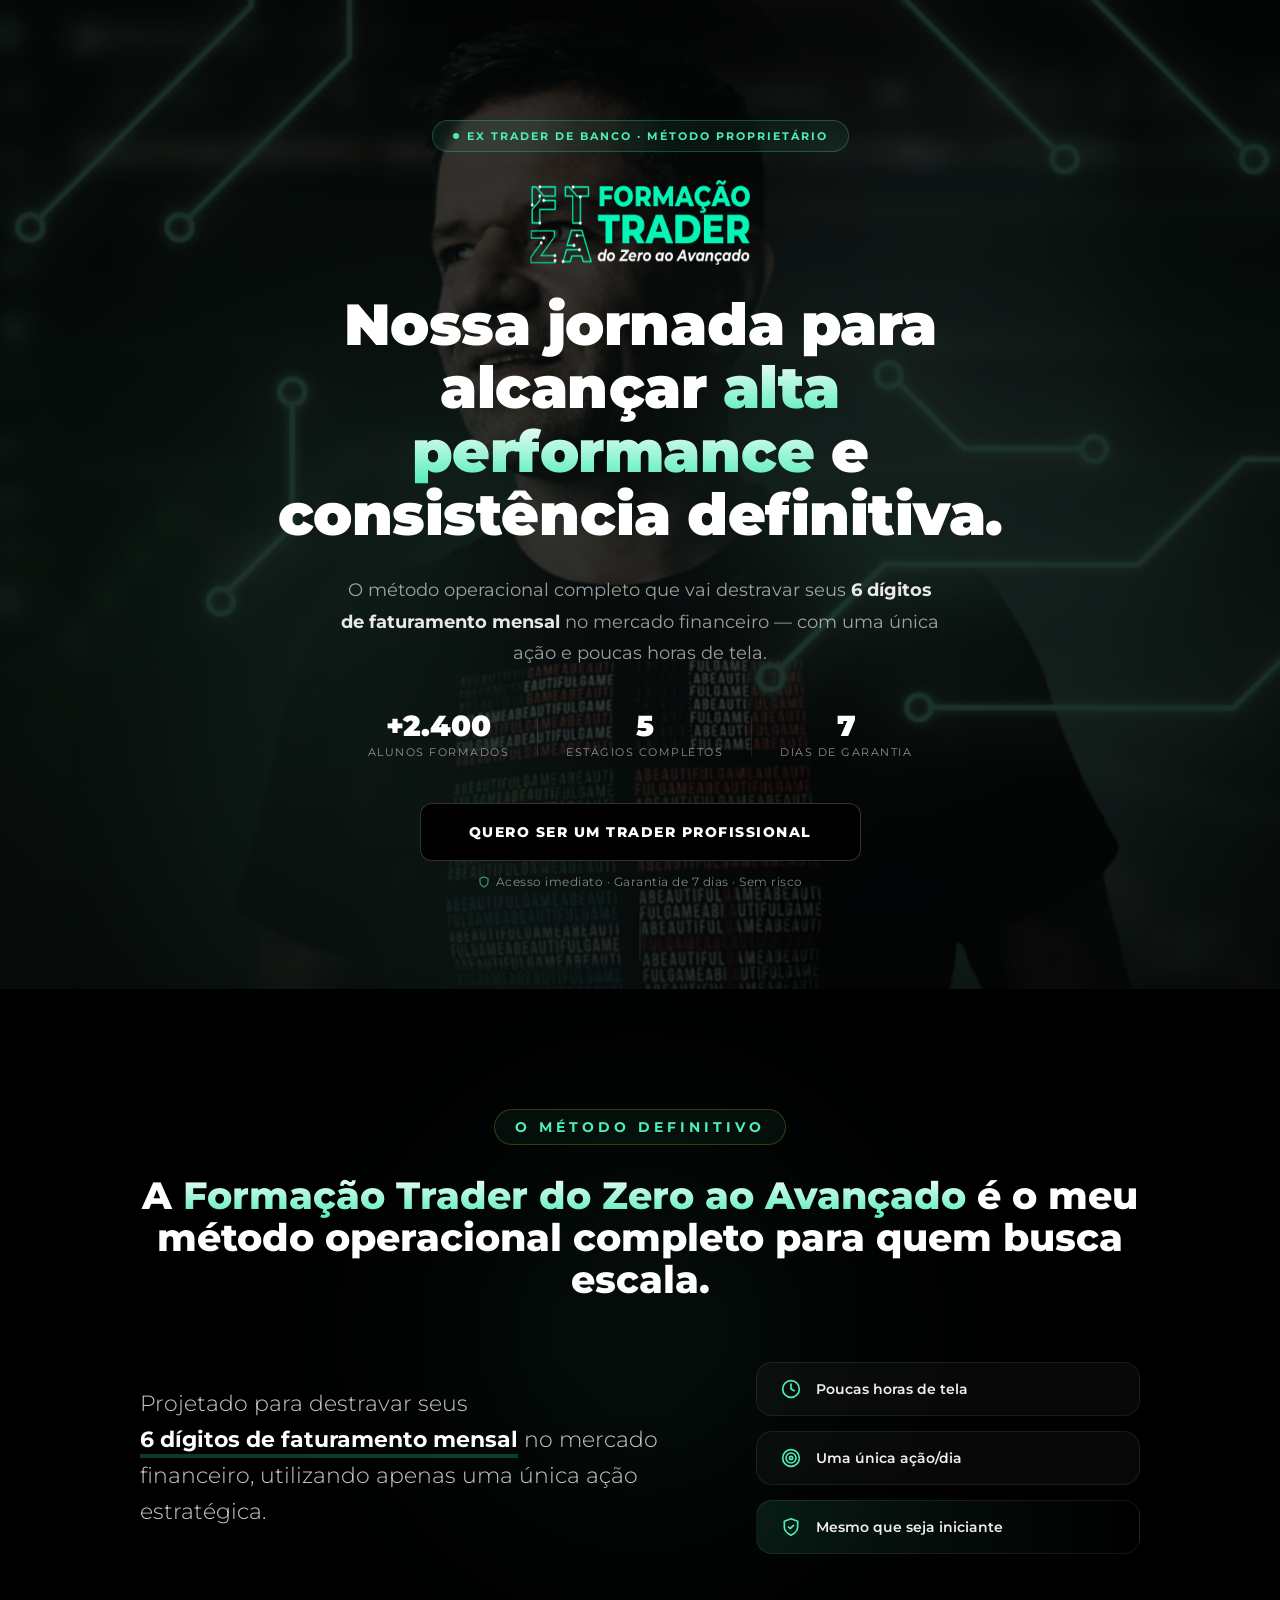
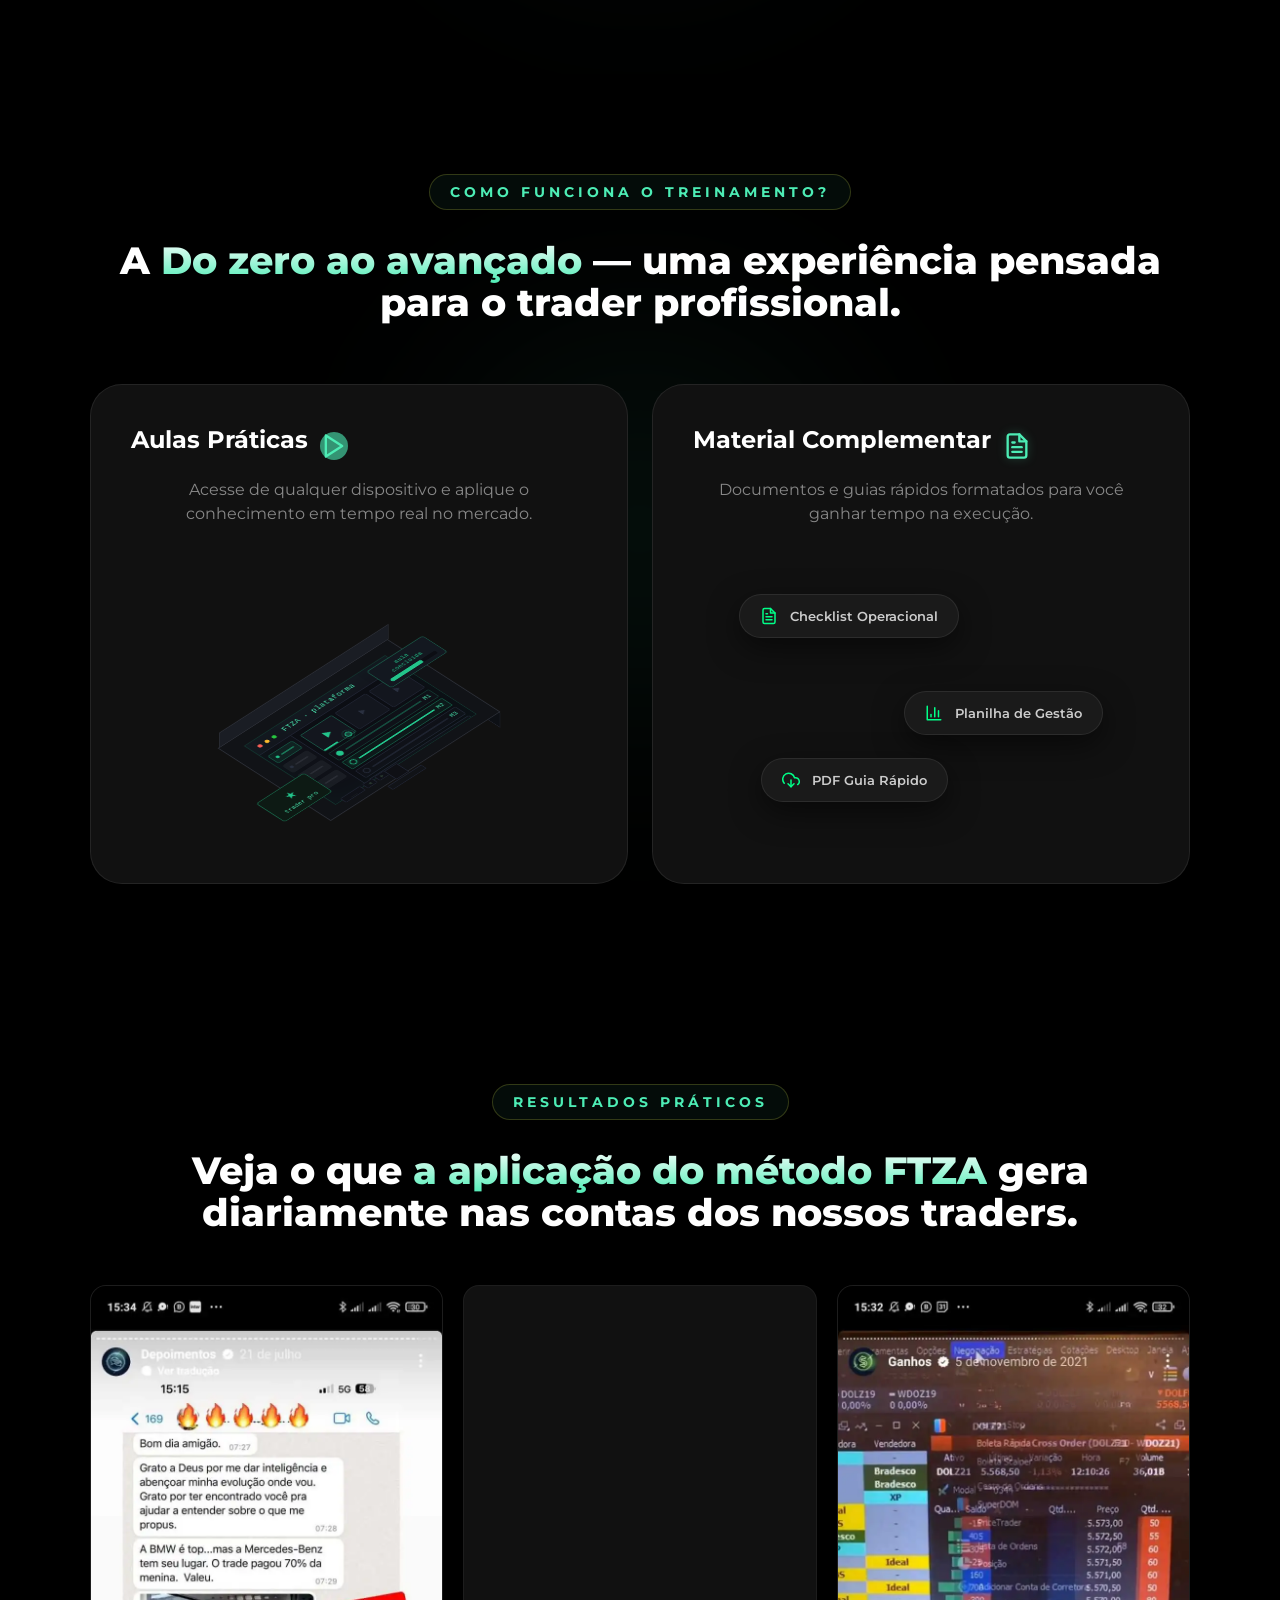
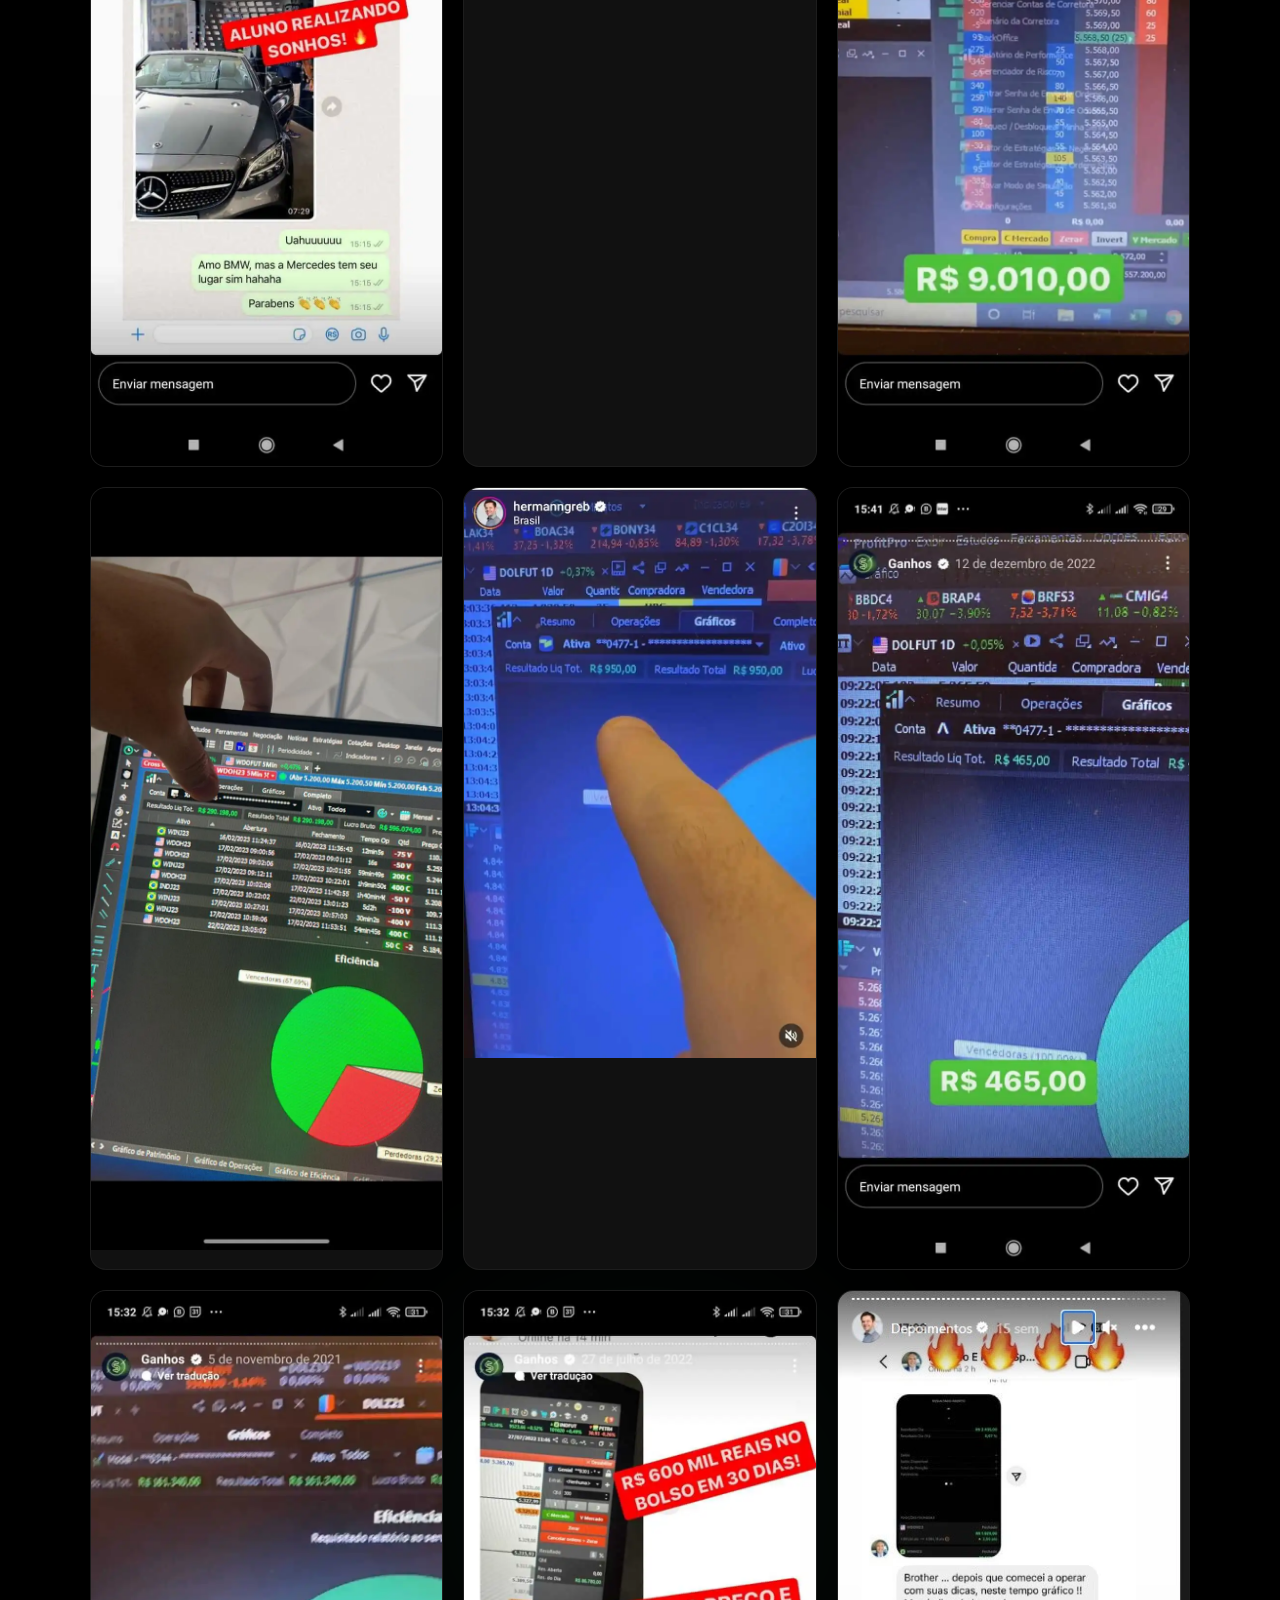
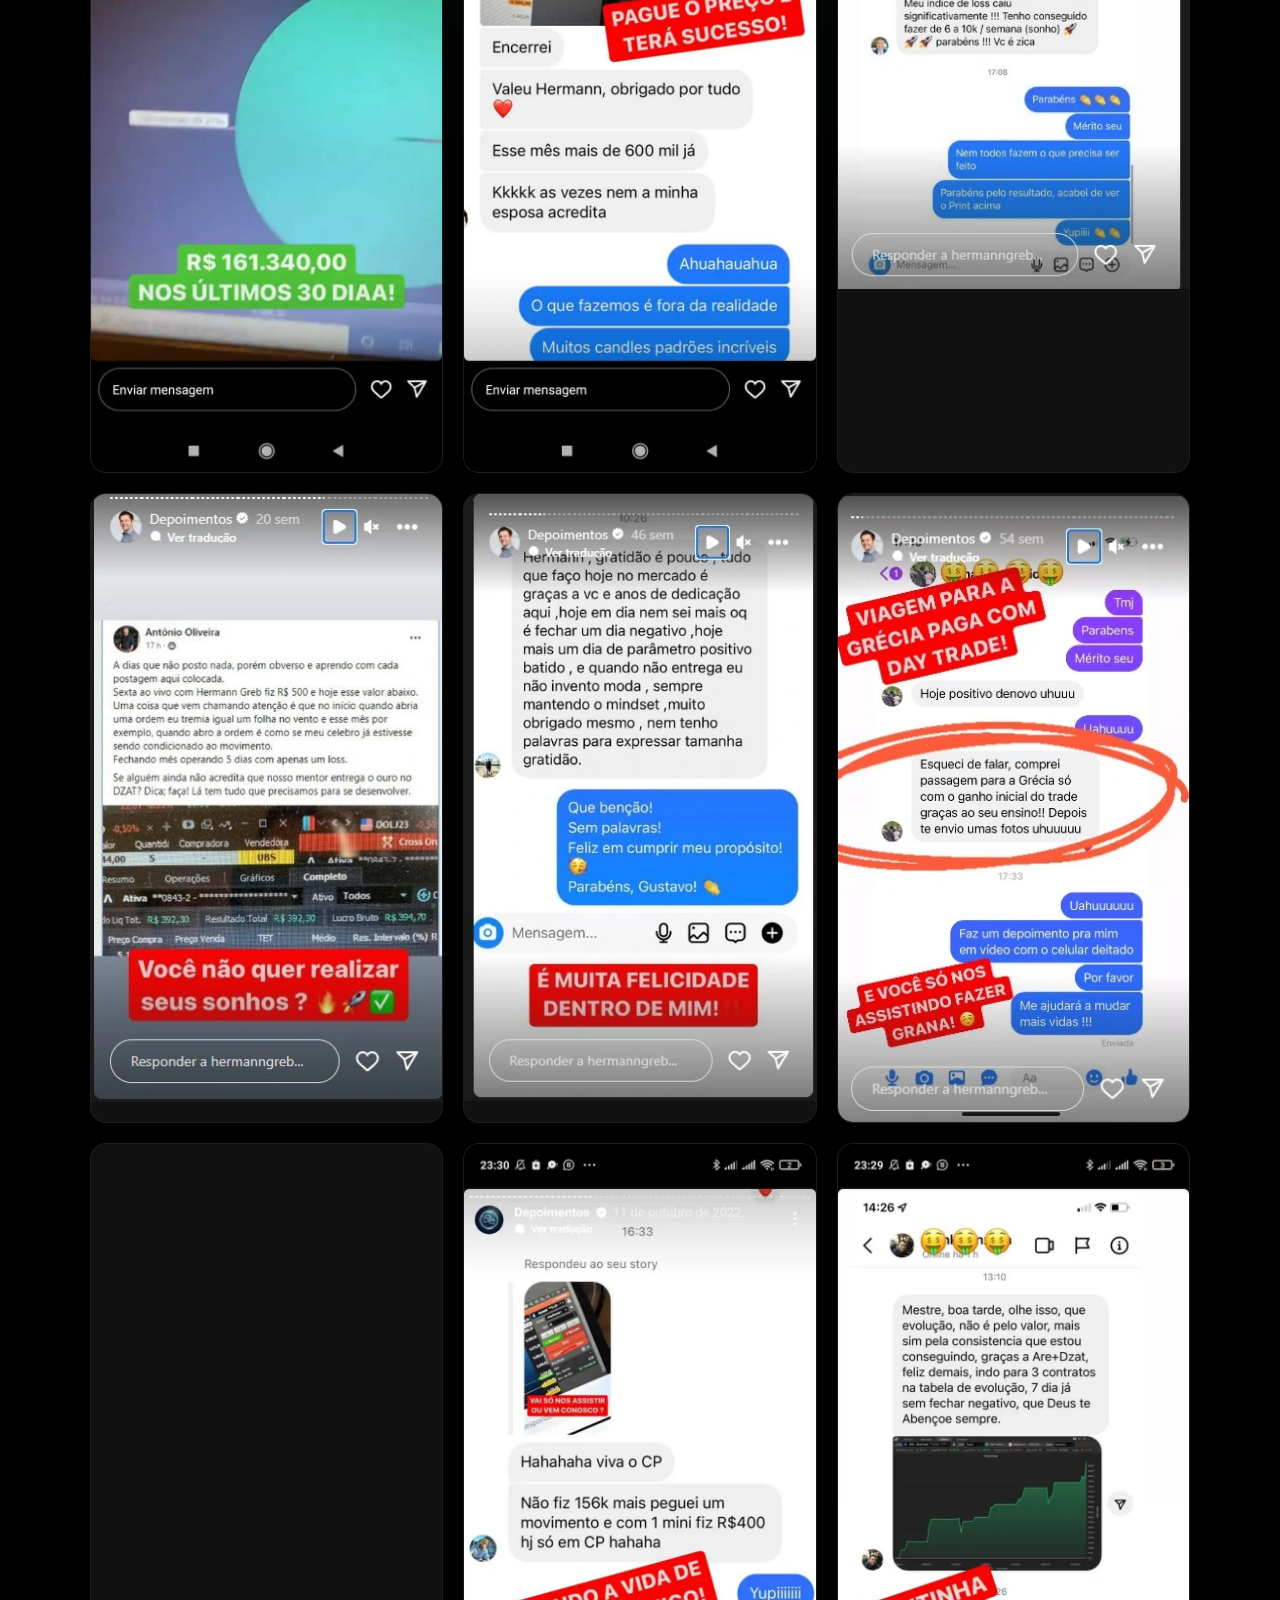
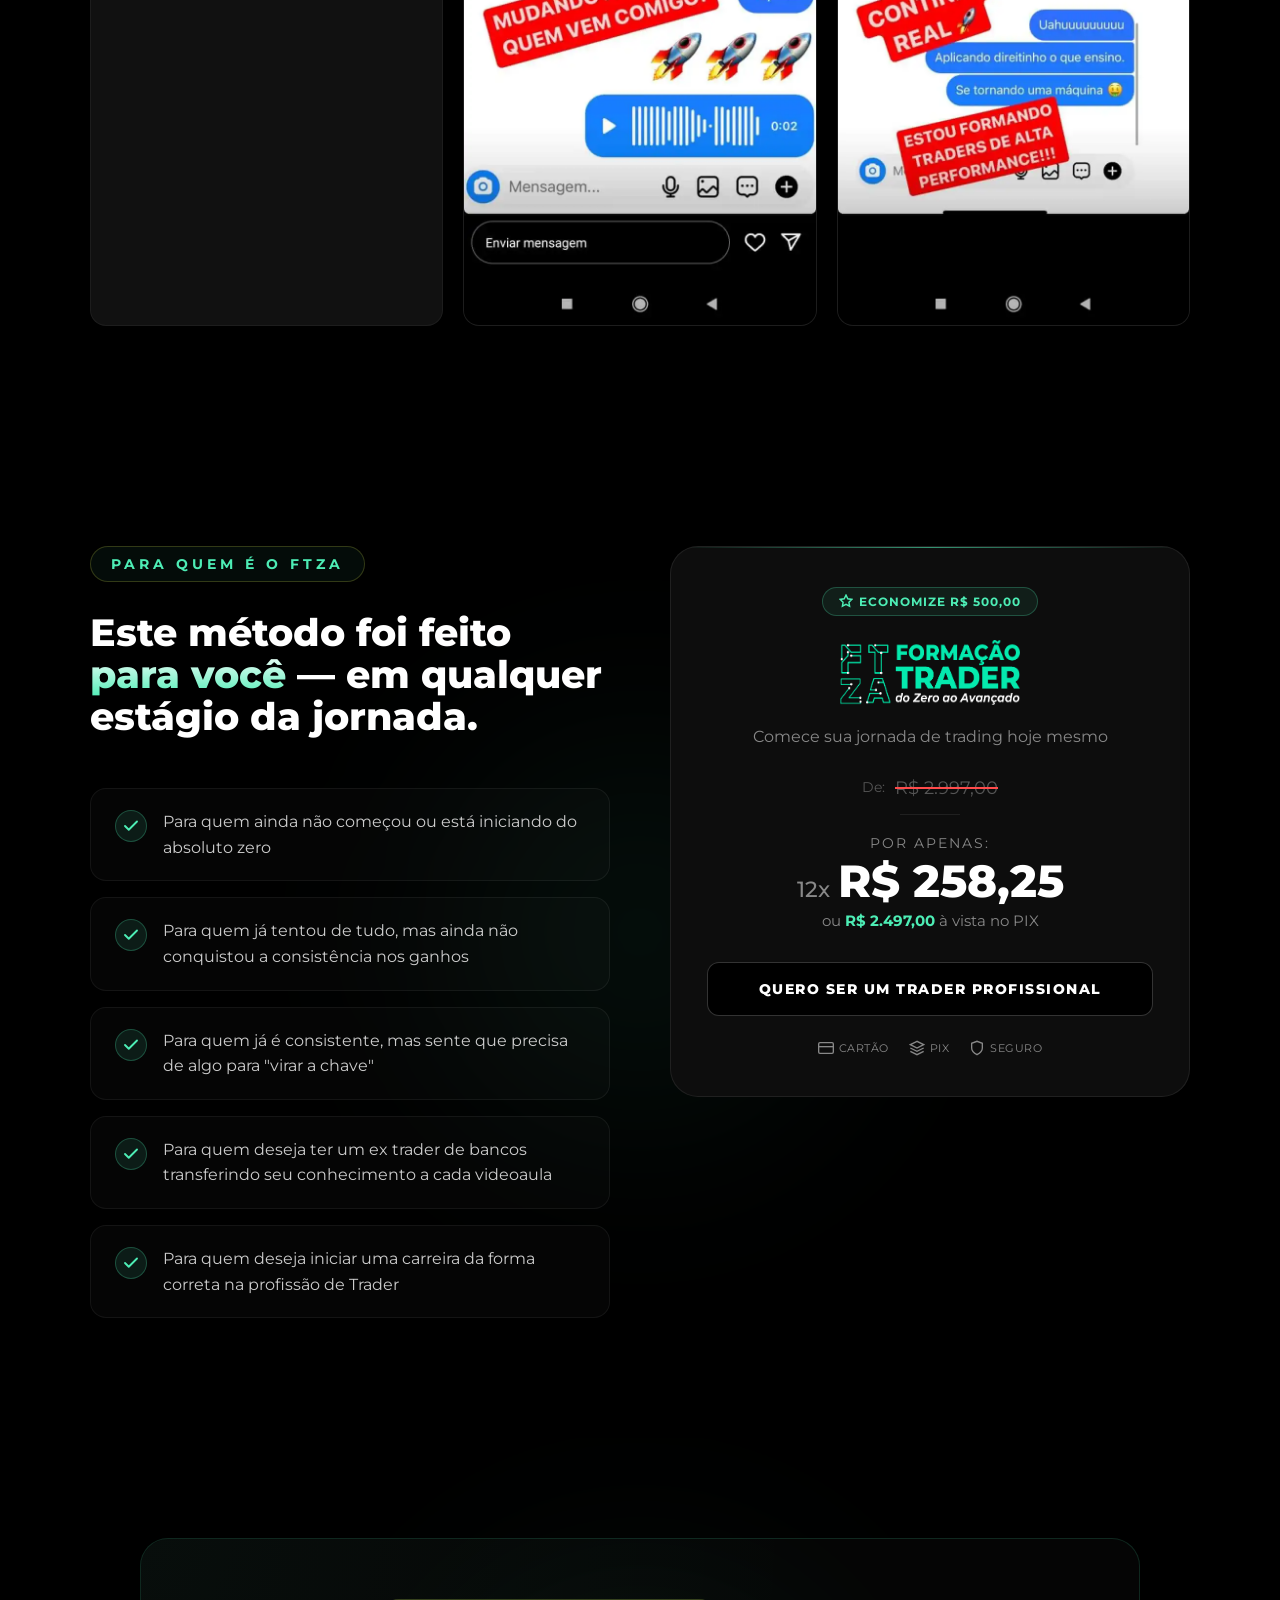
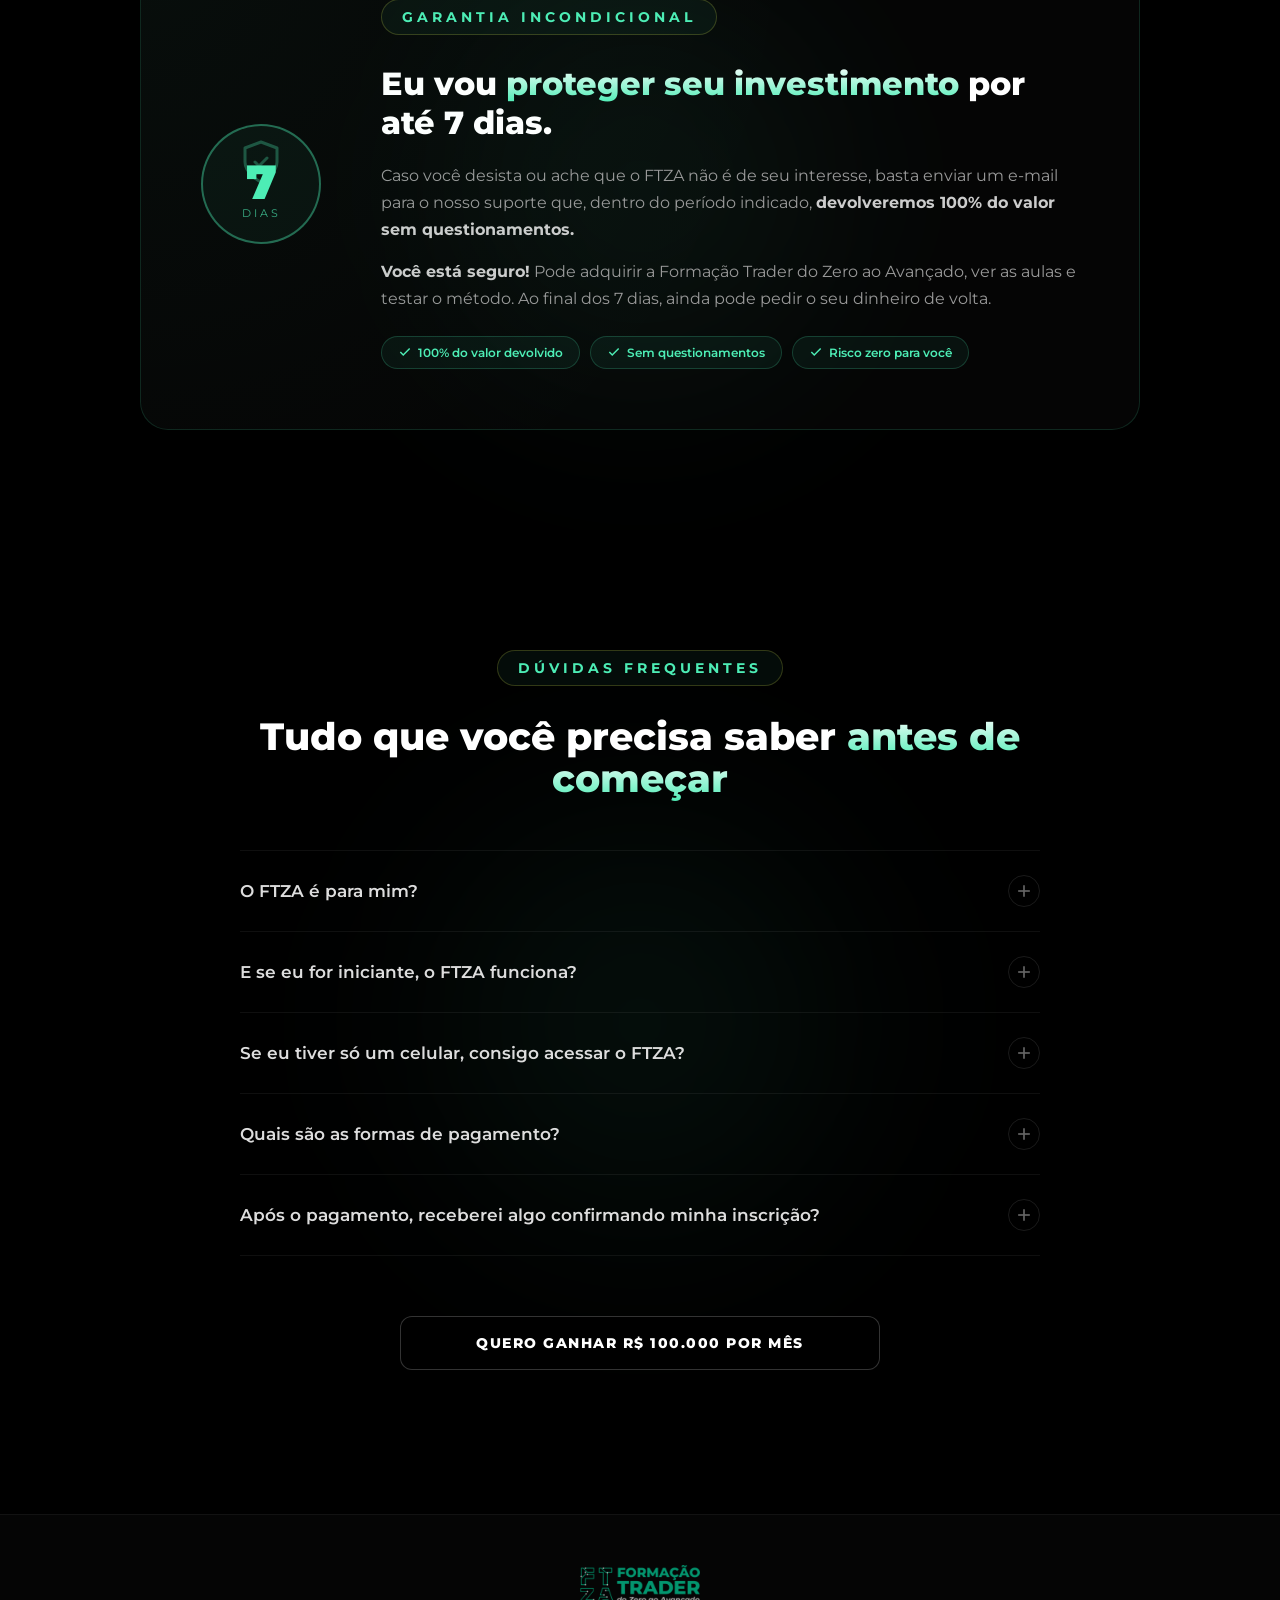
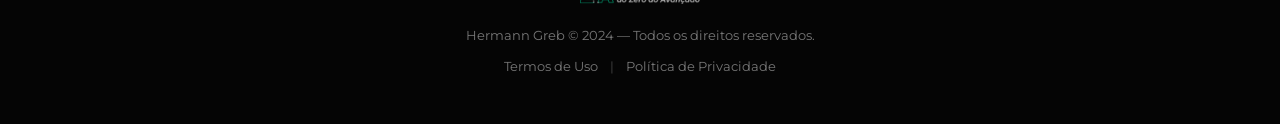
==== commit edd32c3a: "k u" ====
--- a/formacao-trader-do-zero-ao-avancado/index.html
+++ b/formacao-trader-do-zero-ao-avancado/index.html
@@ -800,7 +800,7 @@
         </div>
         <div class="result-item">
           <picture>
-            <source srcset="imagens/EBOOK-4-1.webp" type="image/webp">
+            <source srcset="imagens/EBOOK-4-1 (1).webp" type="image/webp">
             <img src="imagens/EBOOK-4-1 (1).webp" alt="Resultado de aluno do FTZA" loading="lazy" decoding="async" width="353" height="611">
           </picture>
         </div>
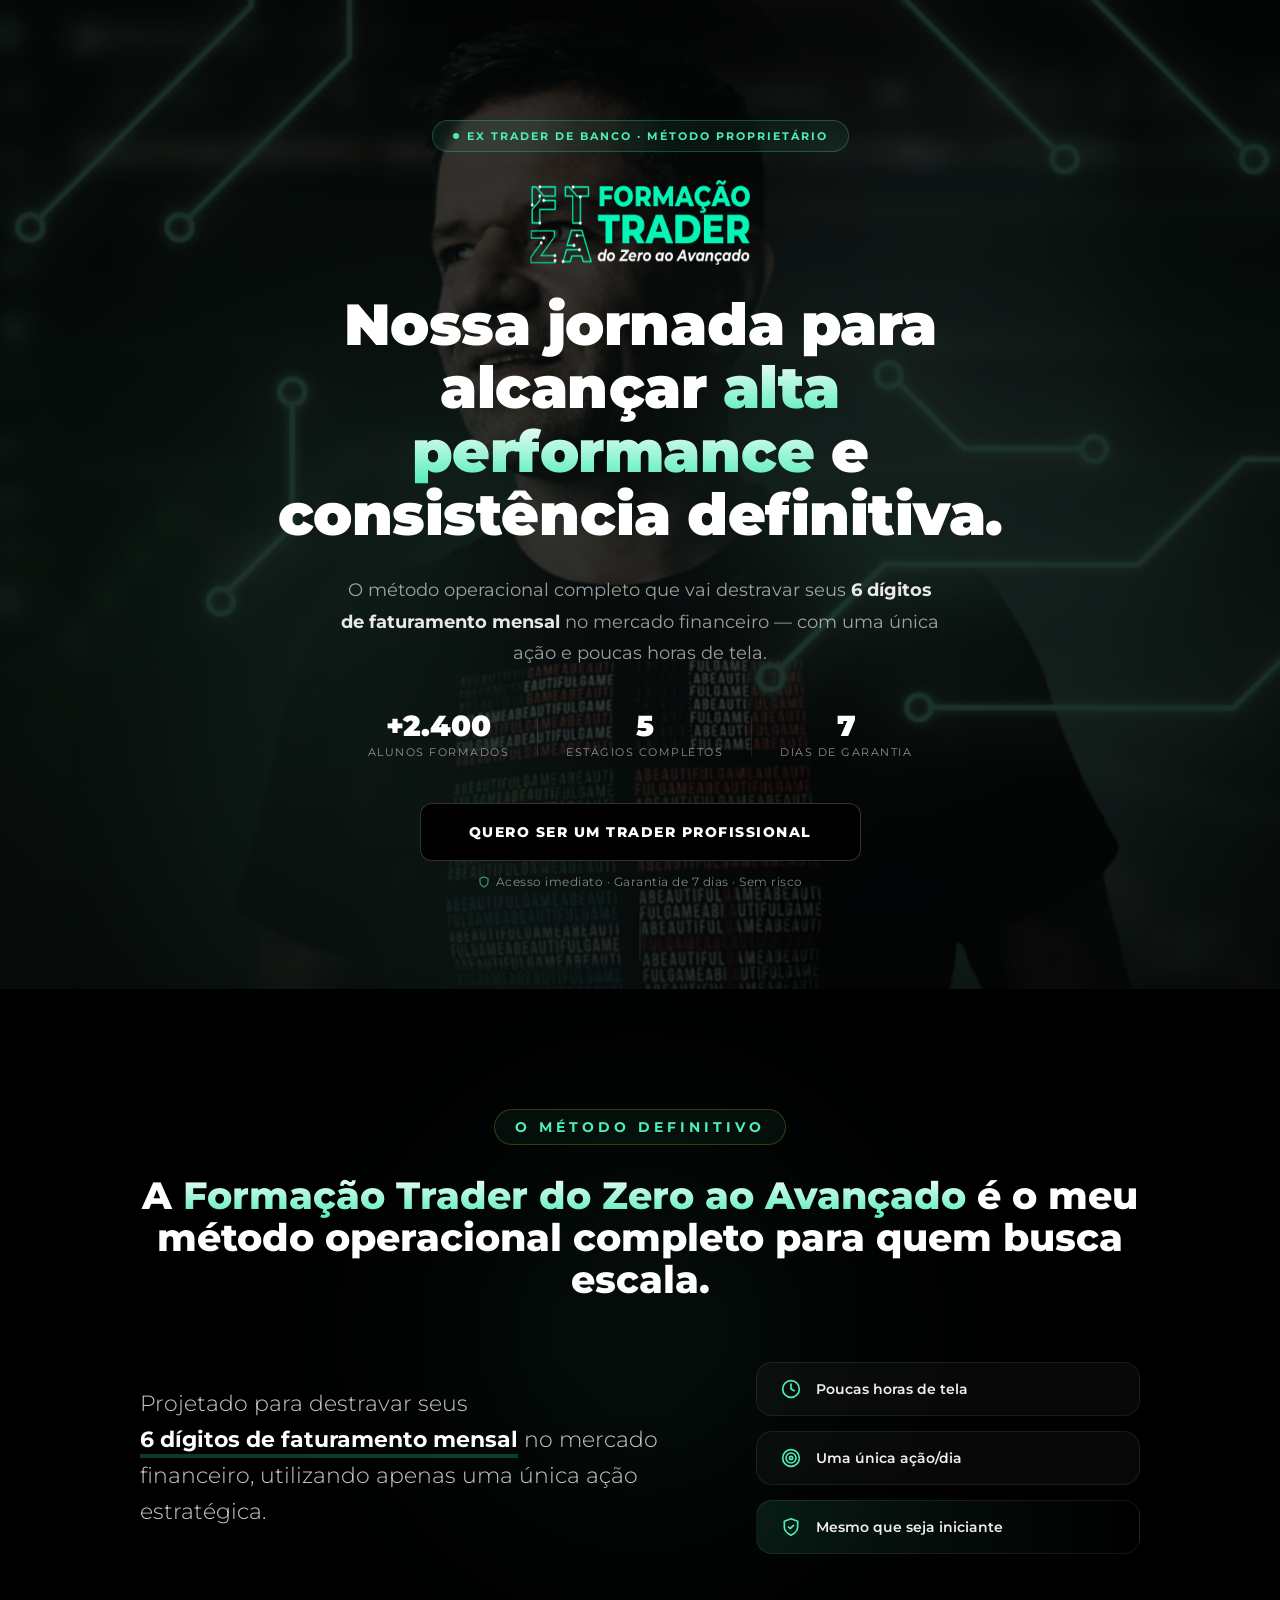
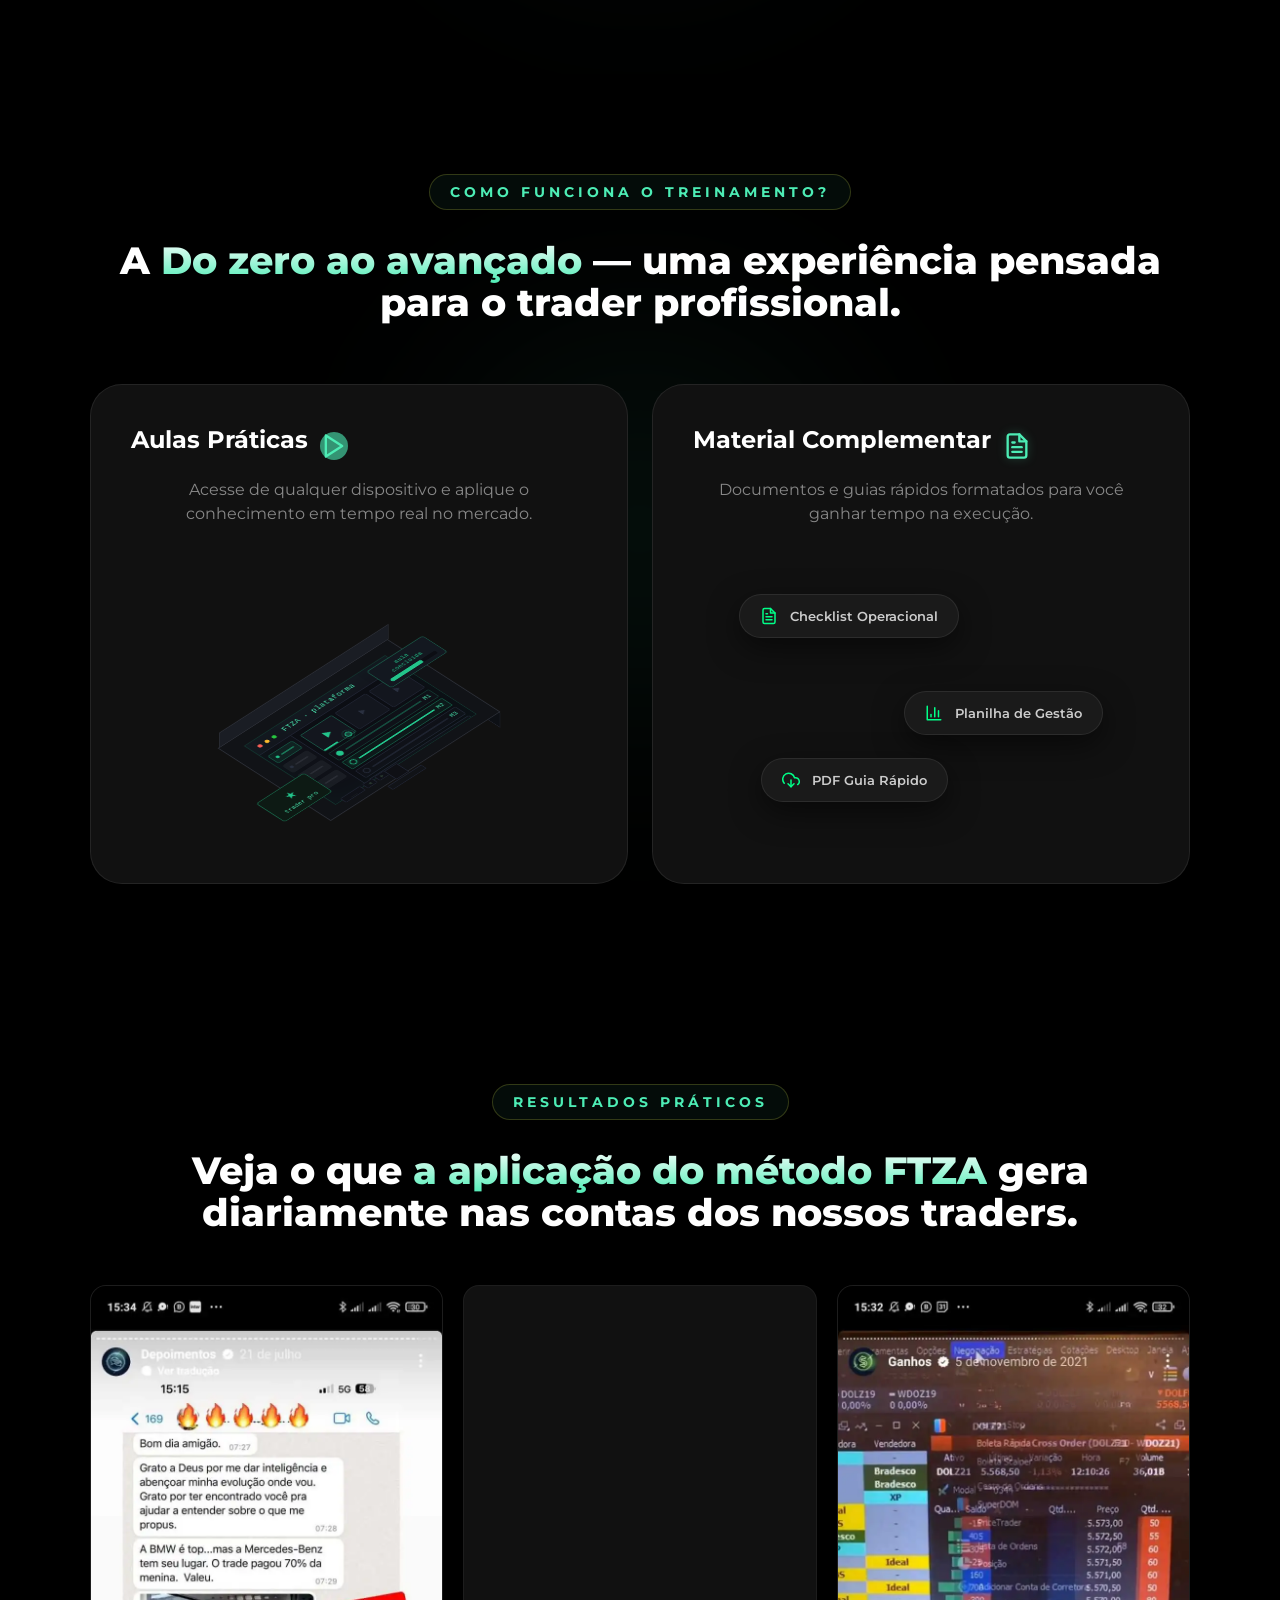
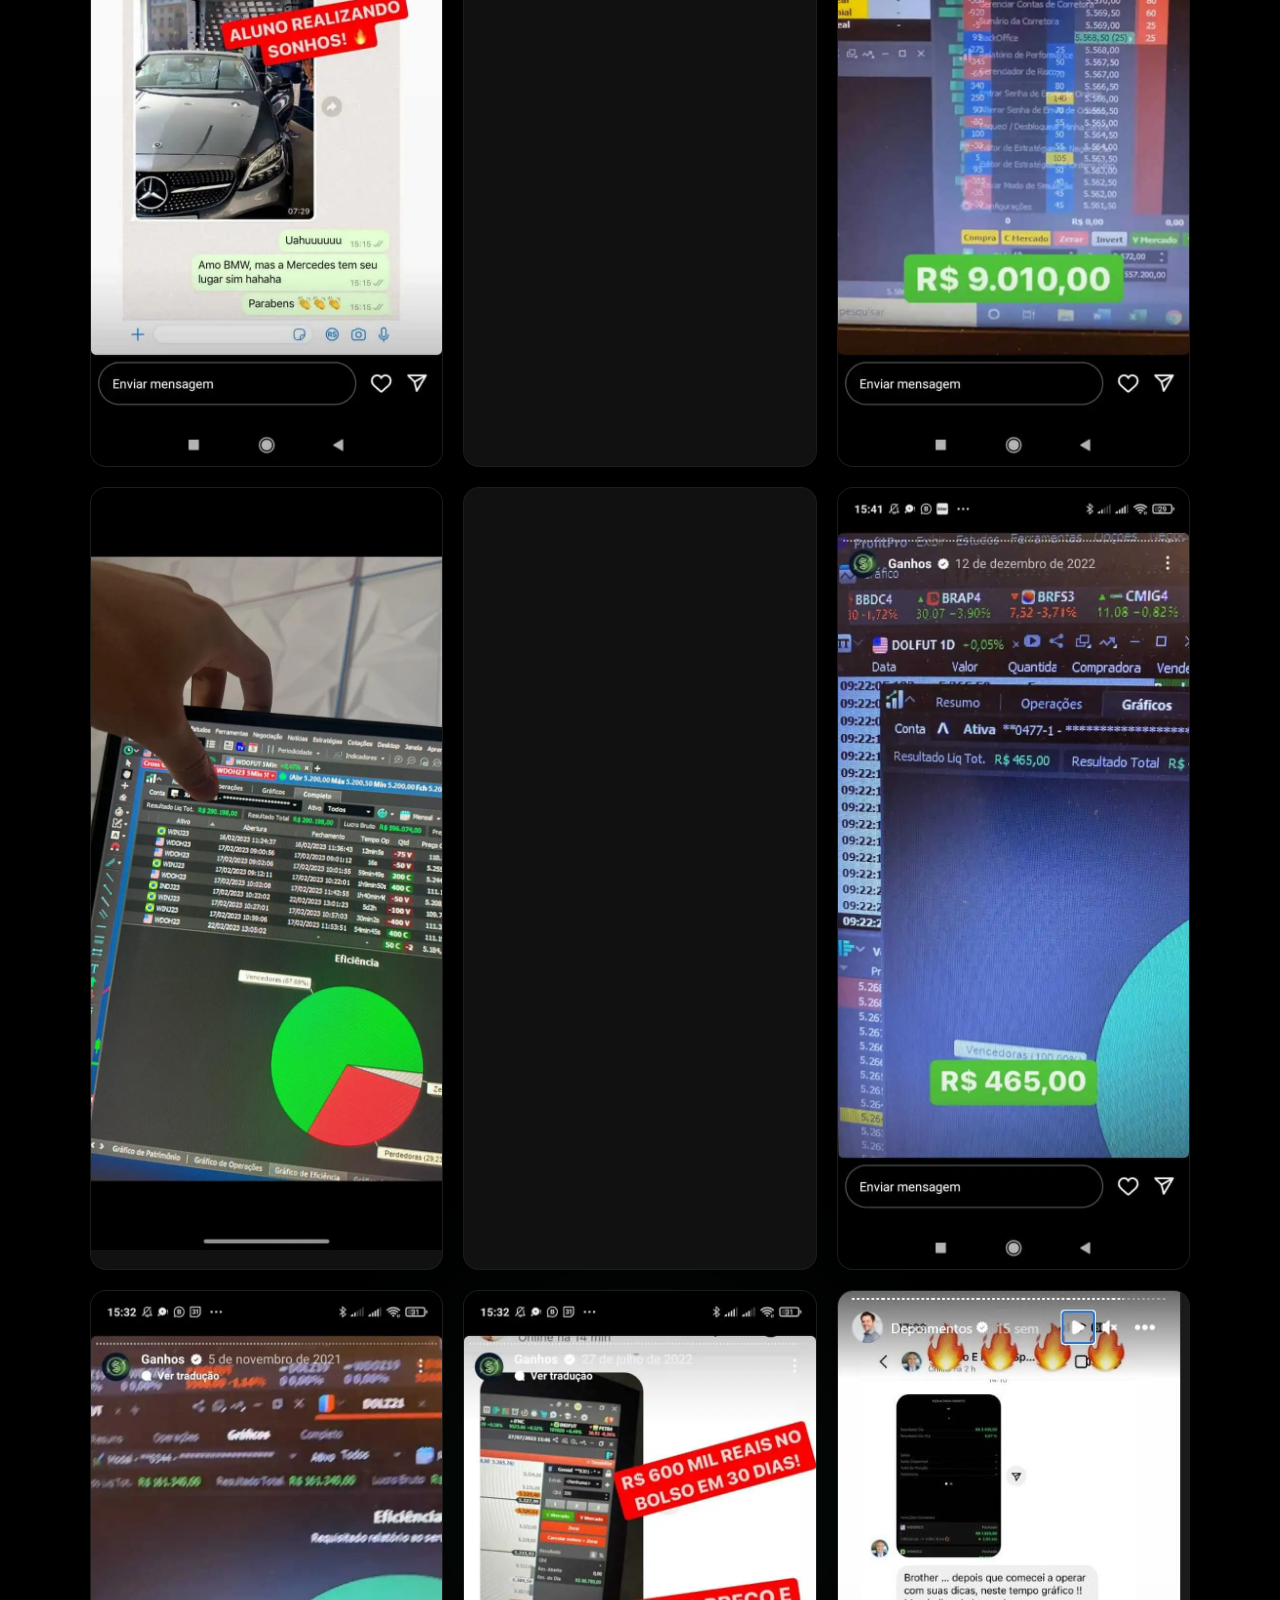
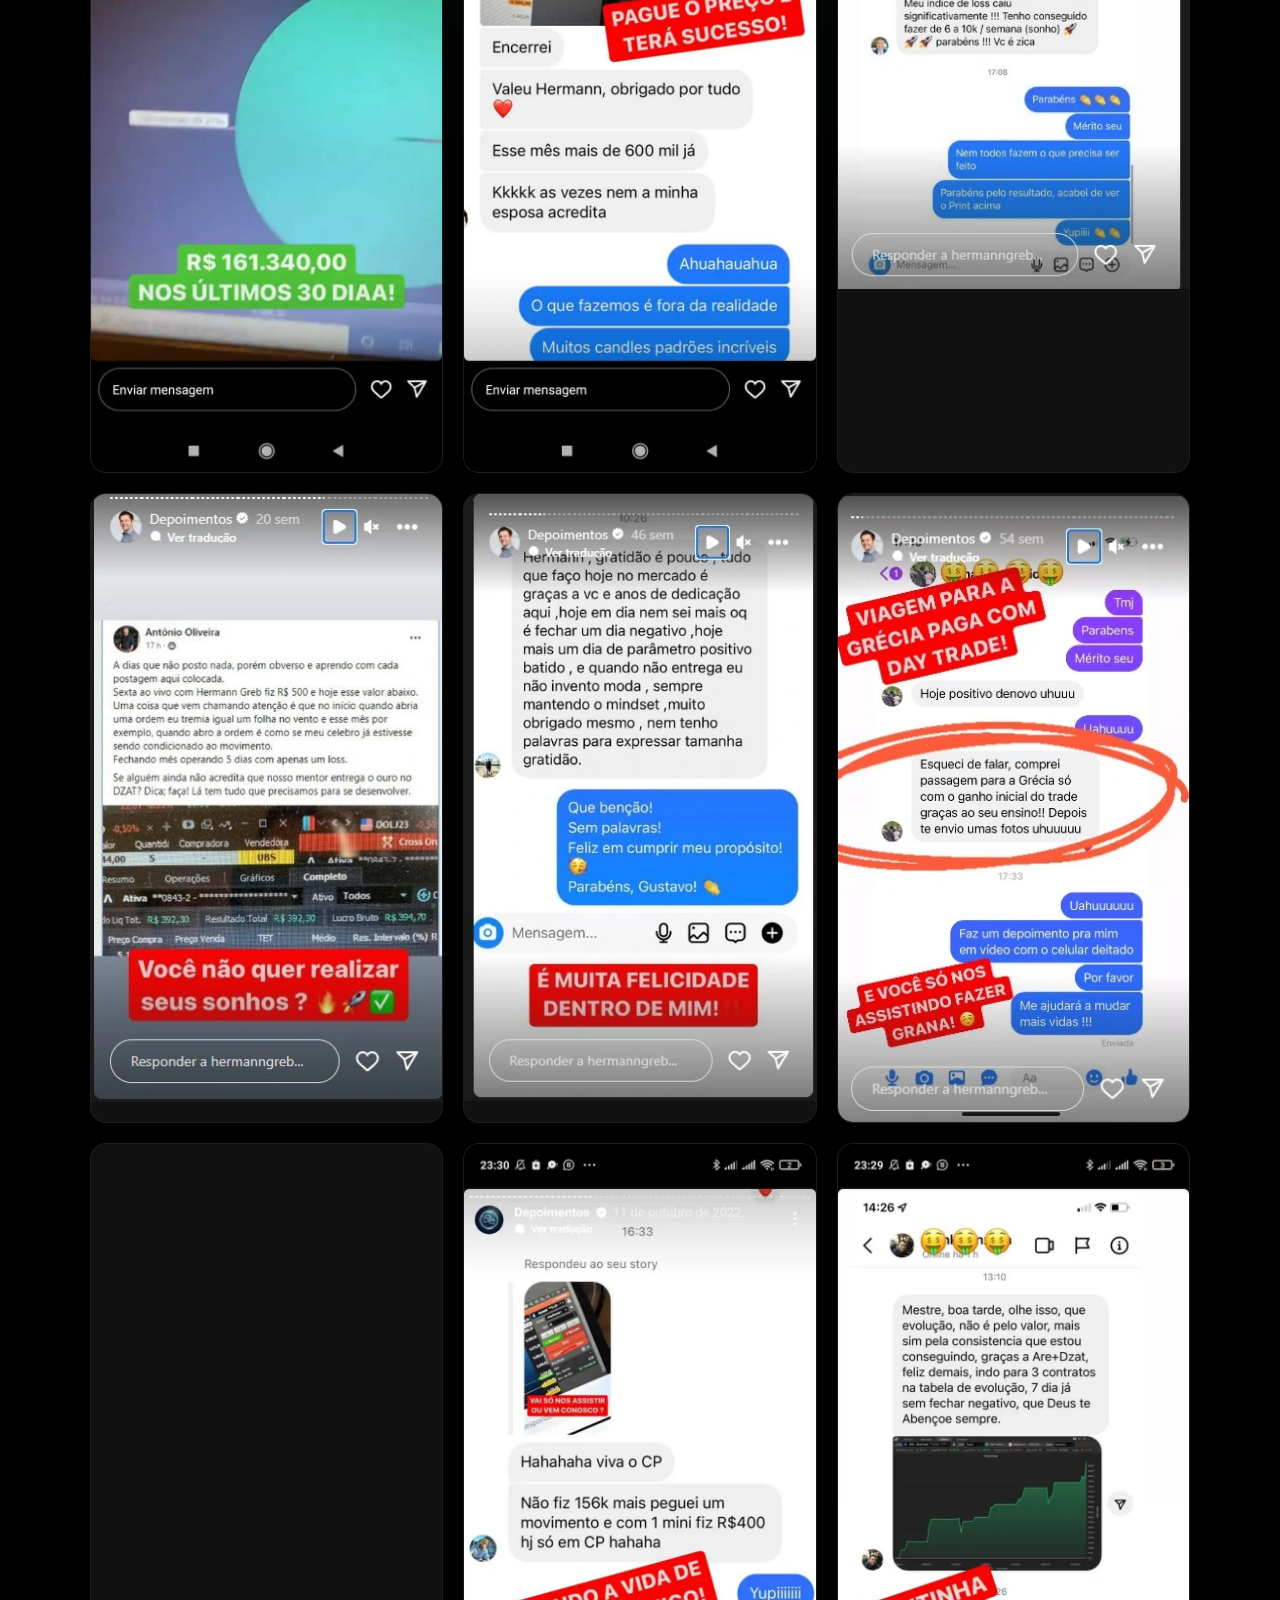
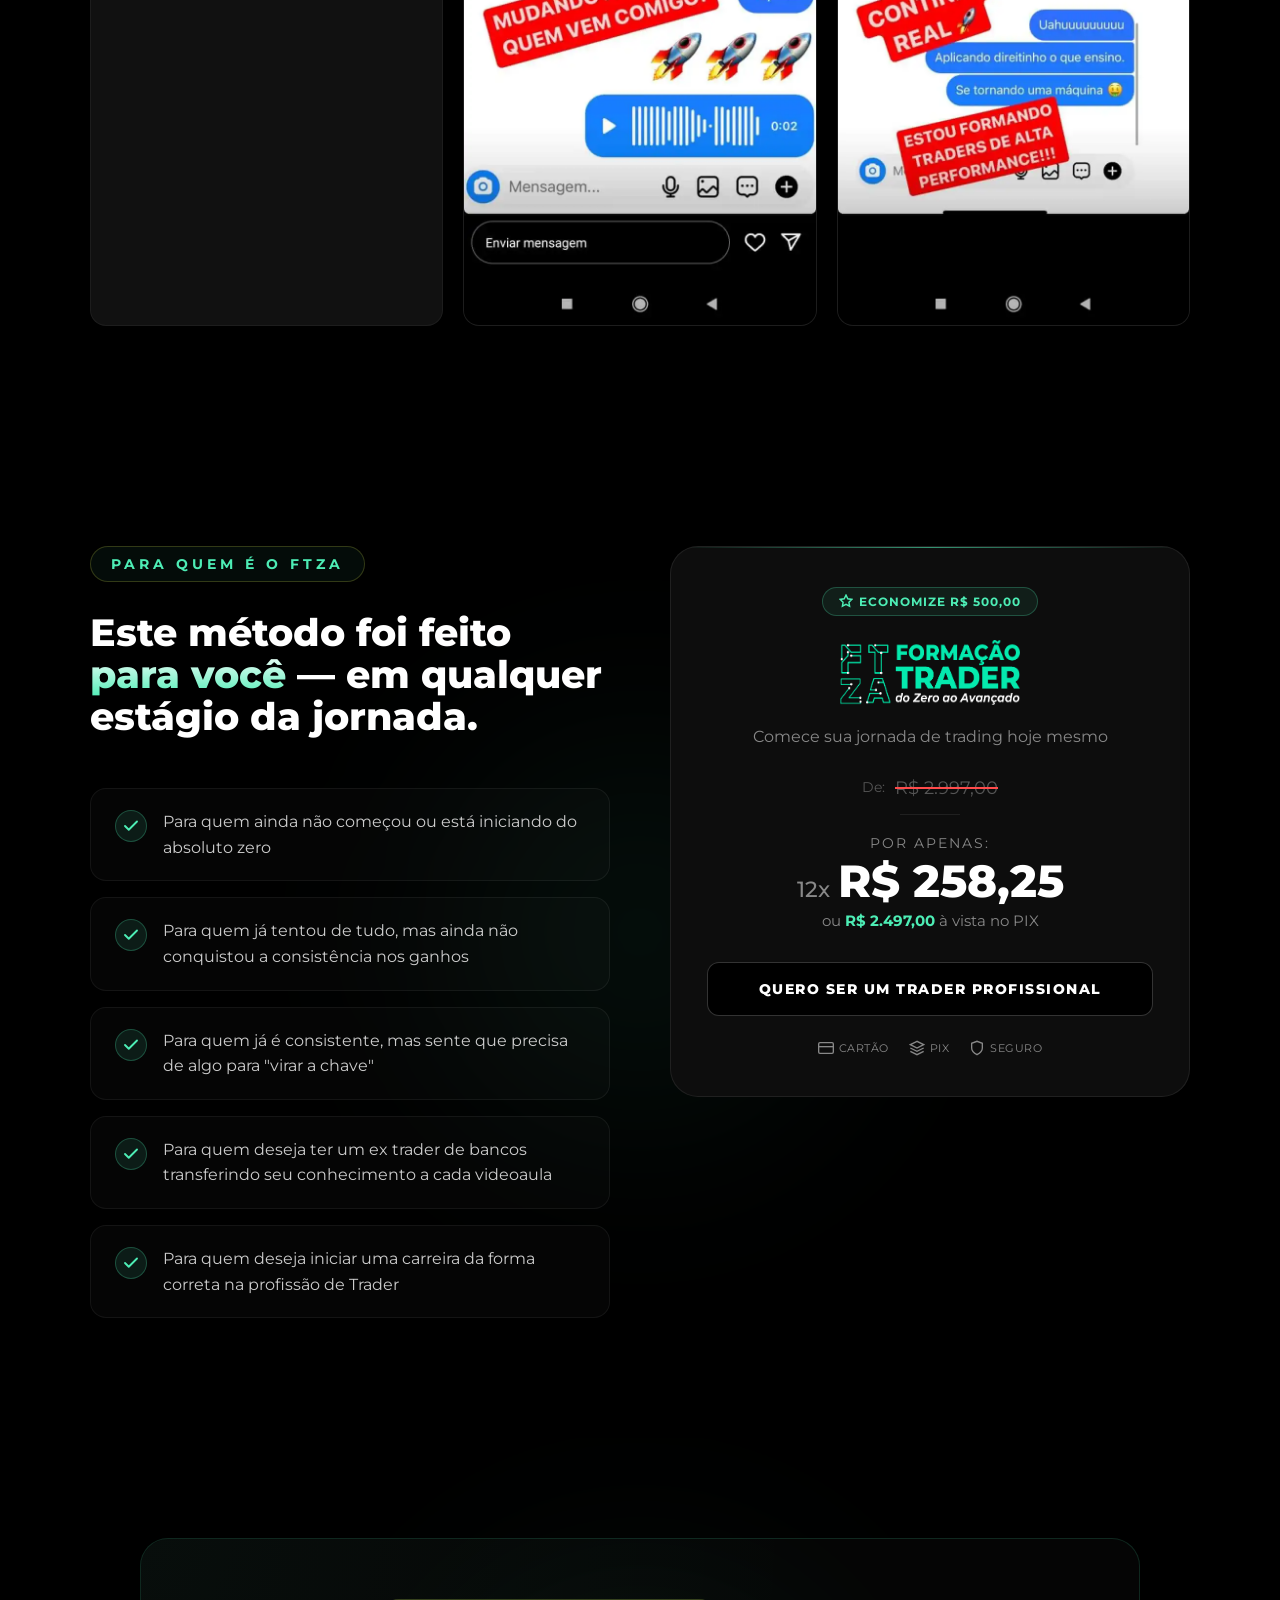
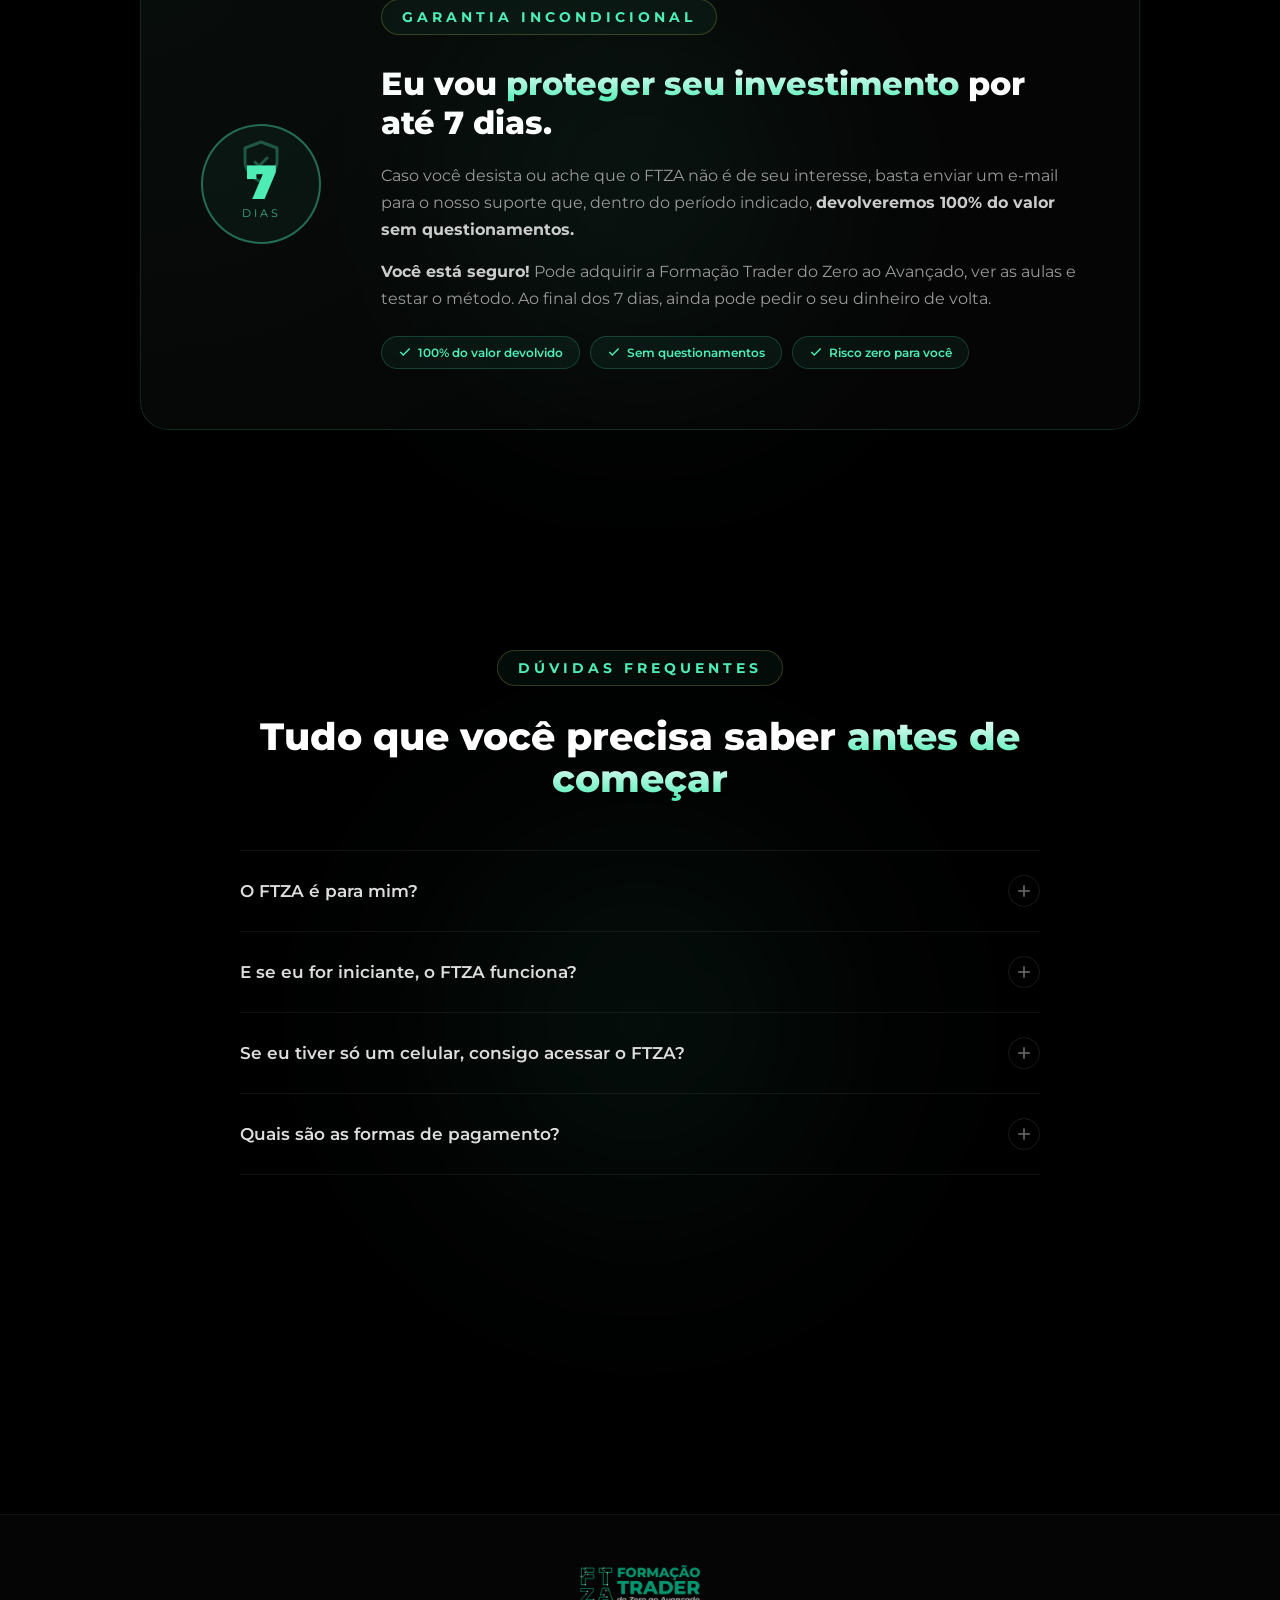
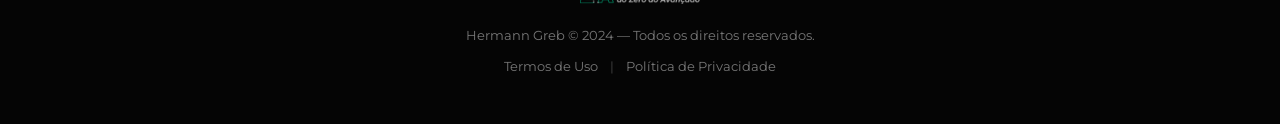
==== commit 5ced1f06: "o j" ====
--- a/formacao-trader-do-zero-ao-avancado/index.html
+++ b/formacao-trader-do-zero-ao-avancado/index.html
@@ -28,10 +28,7 @@
   <link rel="preconnect" href="https://fonts.gstatic.com" crossorigin>
 
   <!-- ─── Preload da imagem hero (LCP crítico) ─────────────────── -->
-  <!--
-    IMPORTANTE: quando converter a imagem para WebP, troque a linha abaixo:
-    <link rel="preload" as="image" href="imagens/FTZA_Mobile_Oficial1-888x1024.webp" type="image/webp" fetchpriority="high">
-  -->
+
   <link rel="preload" as="image" href="imagens/FTZA_Mobile_Oficial1-888x1024.avif" fetchpriority="high">
 
   <!-- ─── Fontes: carregamento assíncrono (não bloqueia render) ── -->
@@ -43,10 +40,7 @@
   </noscript>
 
   <!-- ─── CSS INLINE (elimina request render-blocking) ─────────── -->
-  <!--
-    Para manutenção: edite o arquivo style.css e cole o conteúdo aqui.
-    Manter inline garante que o browser não precise de um round-trip extra.
-  -->
+  
   <style>
 :root{--green:#4DEDB5;--green-light:#23c48b;--green-alt:#00ff88;--red-alert:#ff5252;--bg-black:#000000;--bg-dark:#0a0a0a;--card-bg:#111111;--card-bg-2:#161616;--text-white:#ffffff;--text-light:#cccccc;--text-muted:#888888;--text-dim:#555555;--border:rgba(255,255,255,0.08);--border-green:rgba(77,237,181,0.2);--font-main:'Montserrat',system-ui,-apple-system,'Segoe UI',sans-serif;--ease-smooth:cubic-bezier(0.2,0.8,0.2,1)}
 *,*::before,*::after{box-sizing:border-box;margin:0;padding:0}
@@ -300,10 +294,7 @@
   </script>
 
   <!-- ─── Scripts de rastreio: carregados após interação do usuário ─
-       Estratégia: inicializa as filas imediatamente (sem rede),
-       injeta os scripts reais apenas quando o usuário age (click /
-       scroll / touch) ou após 4 s — reduz TBT e economiza ~1 MB de JS
-       no carregamento inicial.
+    
   ──────────────────────────────────────────────────────────────────── -->
   <script>
     /* ── Inicializa dataLayer do GTM (sem baixar nada ainda) ── */
@@ -320,7 +311,7 @@
     fbq('init', '149673536338127');
     fbq('track', 'PageView');
 
-    /* ── Injeta os scripts reais de forma adiada ── */
+    
     var _trackingLoaded = false;
     function _loadTracking() {
       if (_trackingLoaded) return;
@@ -380,12 +371,7 @@
 
     <!-- Fundo: imagem + overlays de escurecimento -->
     <div class="hero-bg" aria-hidden="true">
-      <!--
-        DICA: quando converter para WebP/AVIF, adicione <source> dentro do <picture>:
-        <source srcset="imagens/FTZA_Mobile_Oficial1-888x1024.avif" type="image/avif">
-        <source srcset="imagens/FTZA_Mobile_Oficial1-888x1024.webp" type="image/webp">
-        Isso reduzirá ~757 KB no download da imagem hero.
-      -->
+      
       <picture>
         <source srcset="imagens/FTZA_Mobile_Oficial1-888x1024.avif" type="image/webp">
         <img
@@ -508,21 +494,21 @@
           <!-- Diferenciais -->
           <div class="benefit-pills" role="list">
             <div class="pill reveal-right delay-3" role="listitem">
-              <!-- Ícone: clock (inline SVG substitui Lucide) -->
+              
               <span class="icone-hightlight-pill" aria-hidden="true">
                 <svg xmlns="http://www.w3.org/2000/svg" width="20" height="20" viewBox="0 0 24 24" fill="none" stroke="currentColor" stroke-width="2" stroke-linecap="round" stroke-linejoin="round"><circle cx="12" cy="12" r="10"/><polyline points="12 6 12 12 16 14"/></svg>
               </span>
               <span>Poucas horas de tela</span>
             </div>
             <div class="pill reveal-right delay-4" role="listitem">
-              <!-- Ícone: target (inline SVG substitui Lucide) -->
+              
               <span class="icone-hightlight-pill" aria-hidden="true">
                 <svg xmlns="http://www.w3.org/2000/svg" width="20" height="20" viewBox="0 0 24 24" fill="none" stroke="currentColor" stroke-width="2" stroke-linecap="round" stroke-linejoin="round"><circle cx="12" cy="12" r="10"/><circle cx="12" cy="12" r="6"/><circle cx="12" cy="12" r="2"/></svg>
               </span>
               <span>Uma única ação/dia</span>
             </div>
             <div class="pill highlight-pill reveal-right delay-5" role="listitem">
-              <!-- Ícone: shield-check (inline SVG substitui Lucide) -->
+             
               <span class="icone-hightlight-pill" aria-hidden="true">
                 <svg xmlns="http://www.w3.org/2000/svg" width="20" height="20" viewBox="0 0 24 24" fill="none" stroke="currentColor" stroke-width="2" stroke-linecap="round" stroke-linejoin="round"><path d="M12 22s8-4 8-10V5l-8-3-8 3v7c0 6 8 10 8 10z"/><polyline points="9 12 11 14 15 10"/></svg>
               </span>
@@ -697,17 +683,17 @@
           <!-- Widgets flutuantes decorativos -->
           <div class="mockup-container center-items" aria-hidden="true">
             <div class="floating-widget w-1">
-              <!-- Ícone: file-text (inline SVG substitui Lucide) -->
+              
               <svg xmlns="http://www.w3.org/2000/svg" width="18" height="18" viewBox="0 0 24 24" fill="none" stroke="currentColor" stroke-width="2" stroke-linecap="round" stroke-linejoin="round"><path d="M14 2H6a2 2 0 0 0-2 2v16a2 2 0 0 0 2 2h12a2 2 0 0 0 2-2V8z"/><polyline points="14 2 14 8 20 8"/><line x1="16" y1="13" x2="8" y2="13"/><line x1="16" y1="17" x2="8" y2="17"/><polyline points="10 9 9 9 8 9"/></svg>
               <span>Checklist Operacional</span>
             </div>
             <div class="floating-widget w-2">
-              <!-- Ícone: bar-chart-3 (inline SVG substitui Lucide) -->
+             
               <svg xmlns="http://www.w3.org/2000/svg" width="18" height="18" viewBox="0 0 24 24" fill="none" stroke="currentColor" stroke-width="2" stroke-linecap="round" stroke-linejoin="round"><path d="M3 3v18h18"/><path d="M18 17V9"/><path d="M13 17V5"/><path d="M8 17v-3"/></svg>
               <span>Planilha de Gestão</span>
             </div>
             <div class="floating-widget w-3">
-              <!-- Ícone: download-cloud (inline SVG substitui Lucide) -->
+            
               <svg xmlns="http://www.w3.org/2000/svg" width="18" height="18" viewBox="0 0 24 24" fill="none" stroke="currentColor" stroke-width="2" stroke-linecap="round" stroke-linejoin="round"><polyline points="8 17 12 21 16 17"/><line x1="12" y1="12" x2="12" y2="21"/><path d="M20.88 18.09A5 5 0 0 0 18 9h-1.26A8 8 0 1 0 3 16.29"/></svg>
               <span>PDF Guia Rápido</span>
             </div>
@@ -737,12 +723,7 @@
         gera diariamente nas contas dos nossos traders.
       </h2>
 
-      <!--
-        DICA DE OTIMIZAÇÃO DE IMAGENS:
-        Converta cada JPEG/PNG para WebP ou AVIF (economiza ~50-80% de tamanho).
-        O <picture> abaixo já está preparado — basta criar os arquivos .webp.
-        Use: cwebp -q 80 PRITN-7-2.jpeg -o PRITN-7-2.webp
-      -->
+      
       <div class="results-grid">
         <div class="result-item">
           <picture>
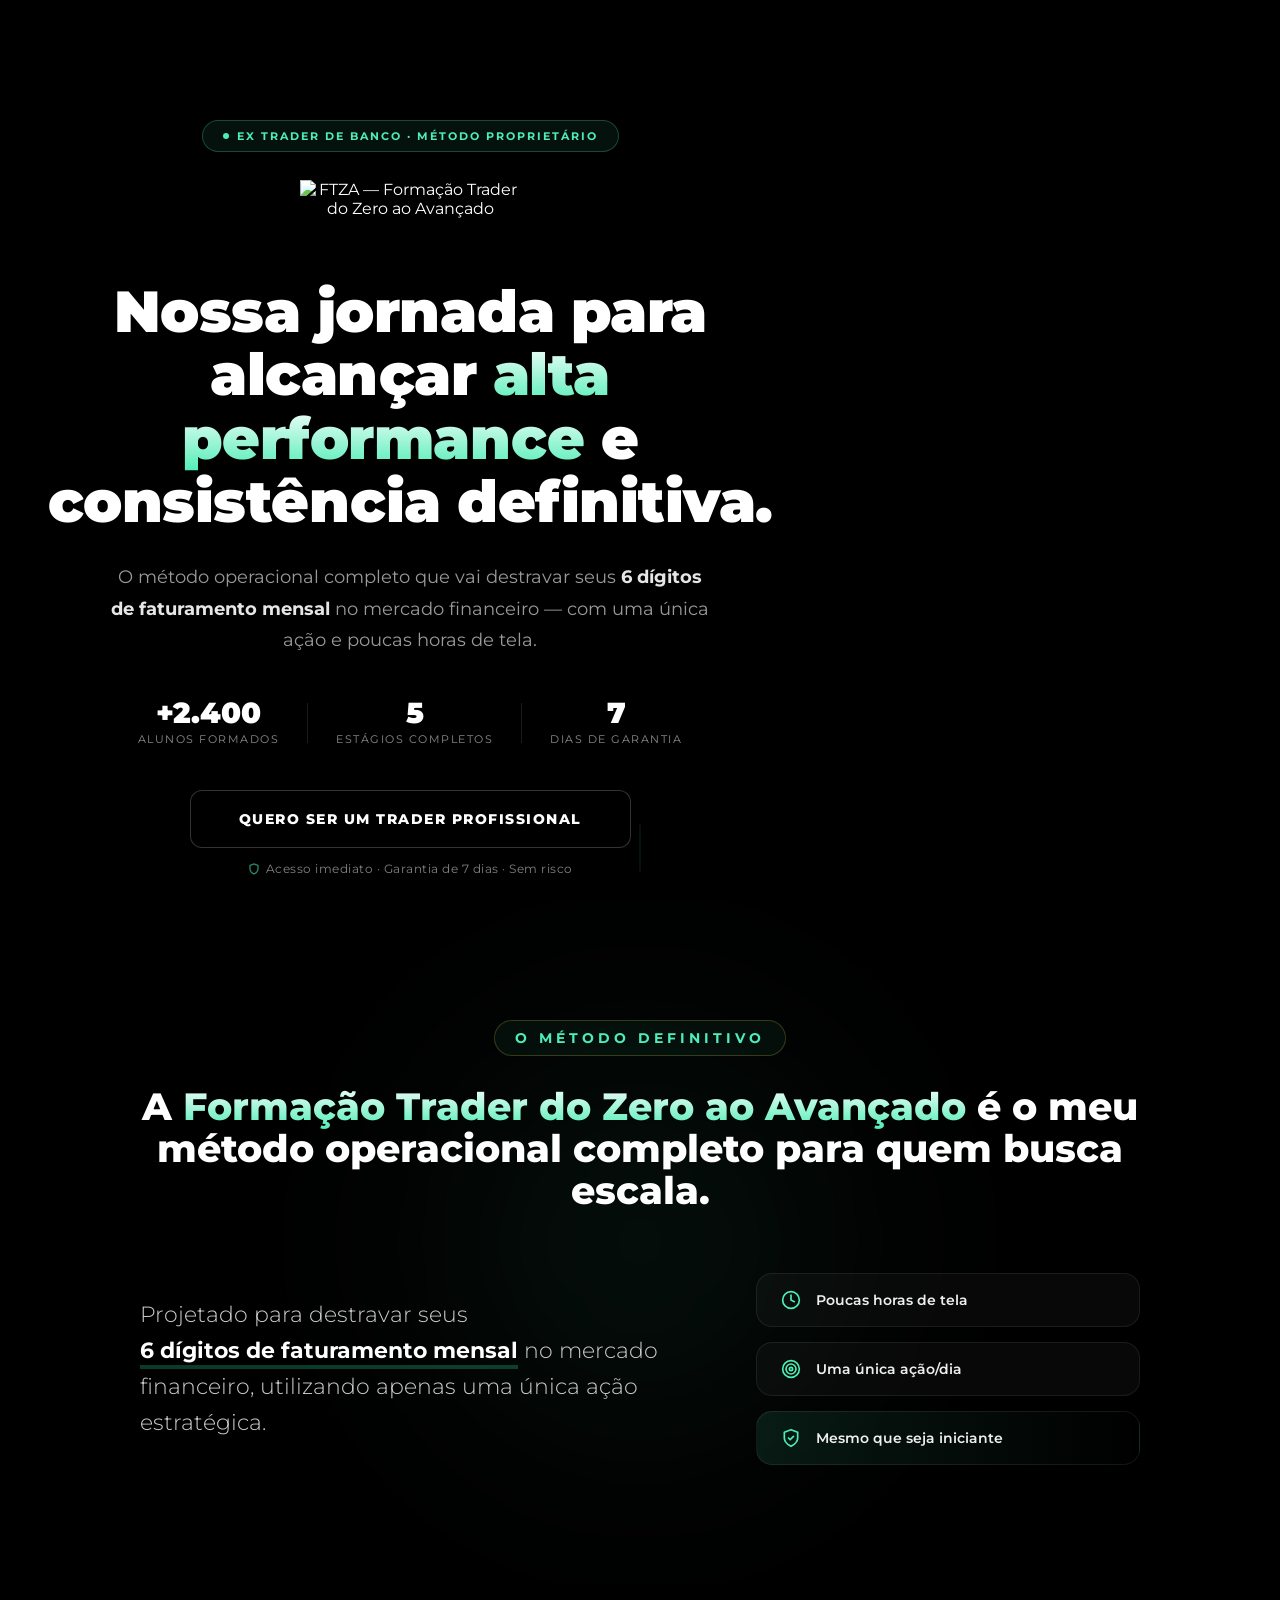
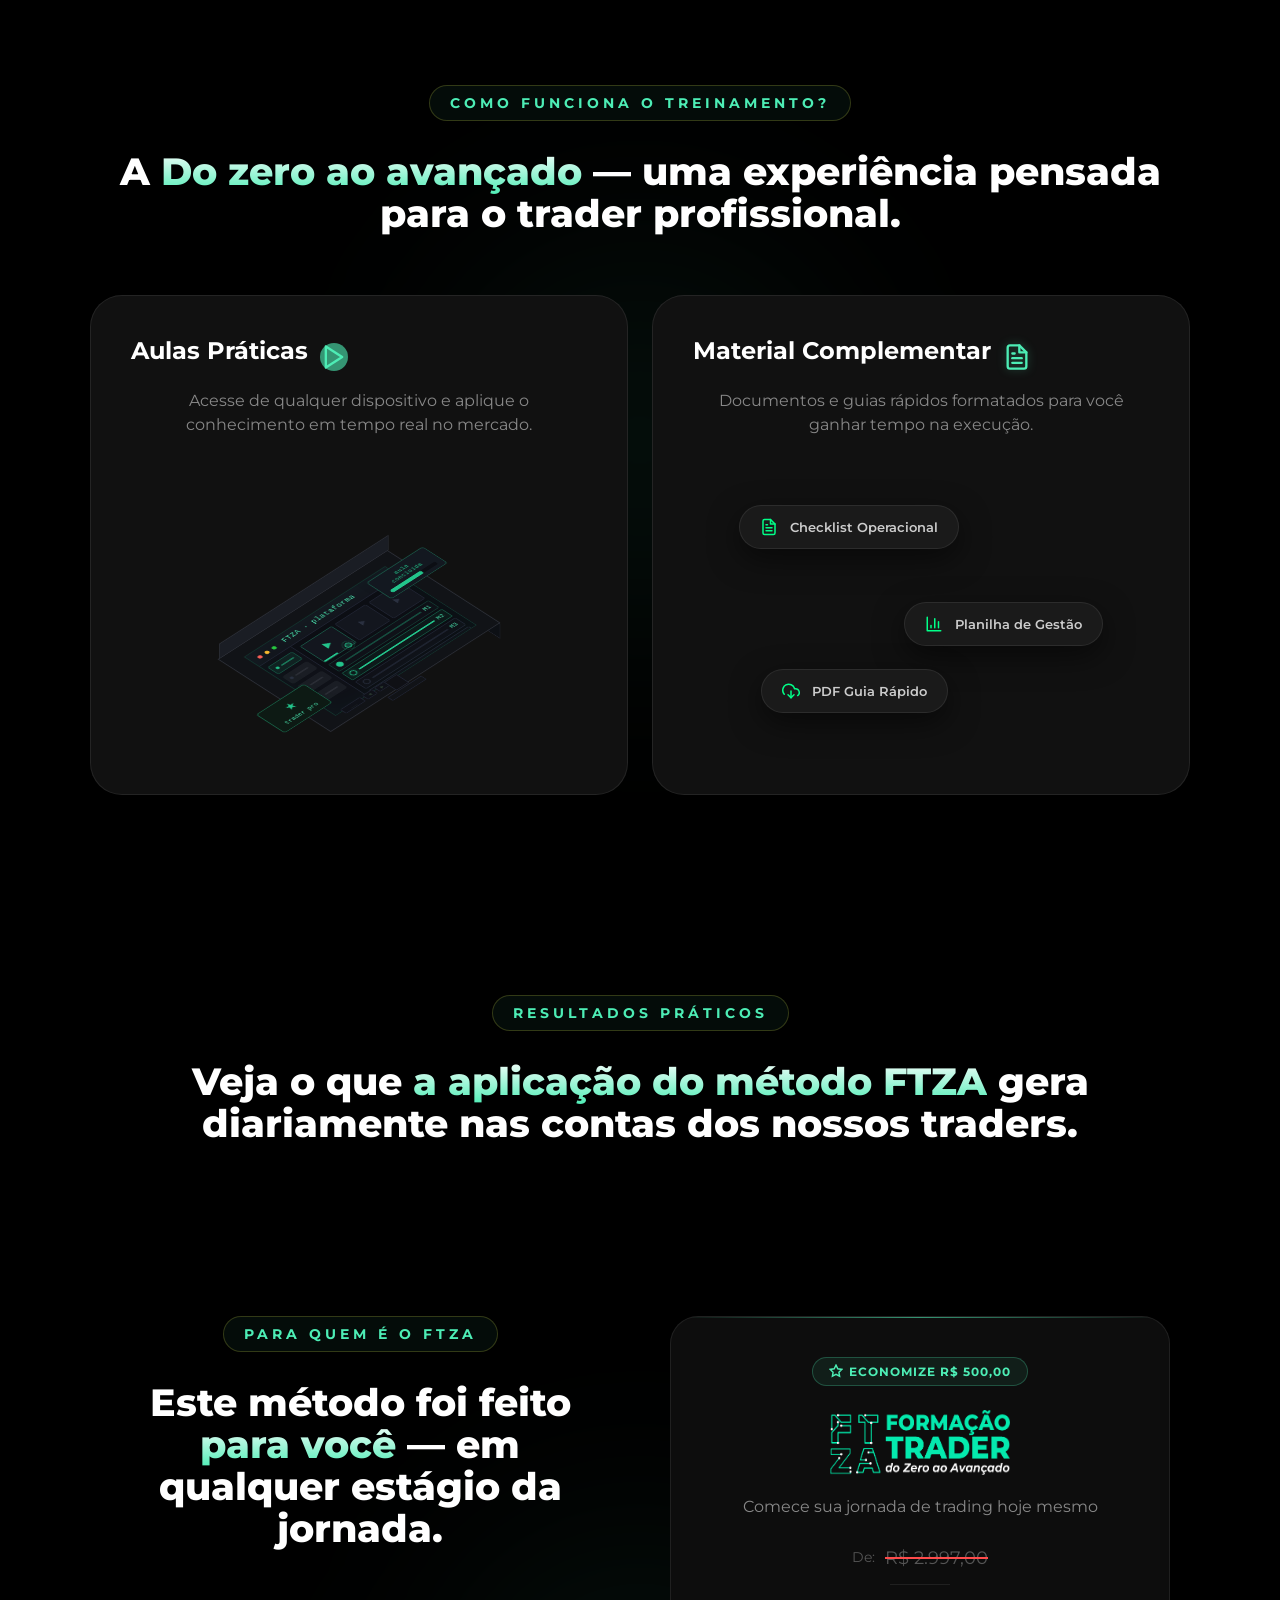
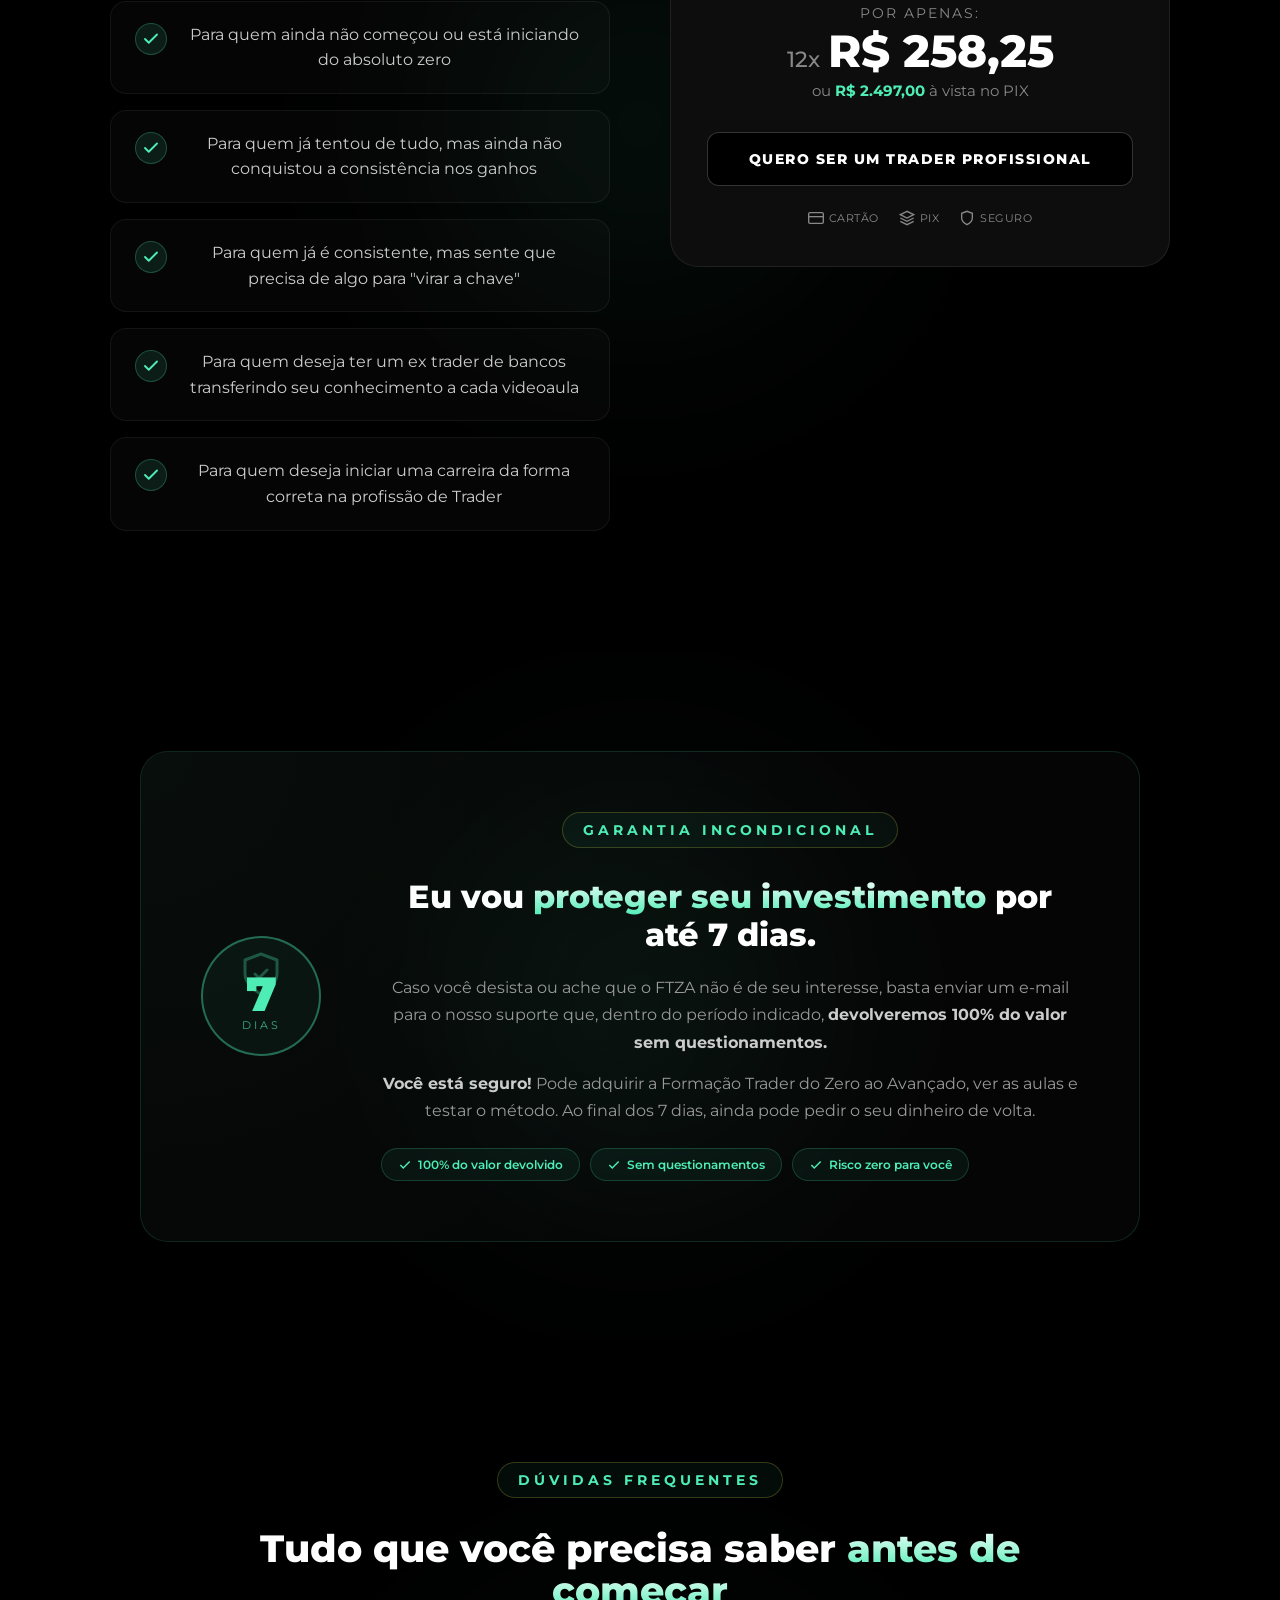
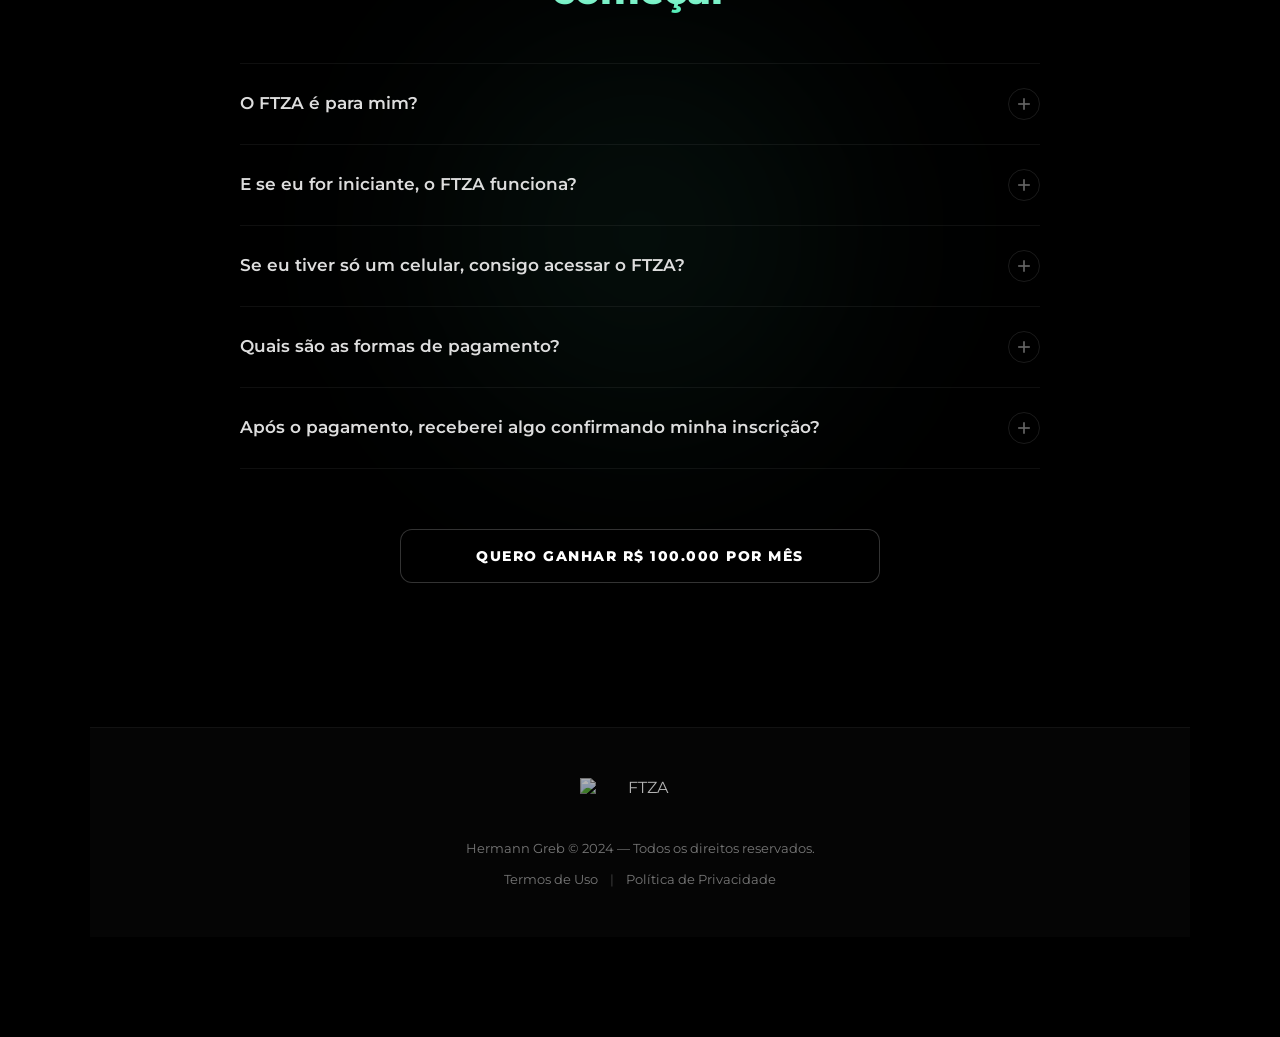
==== commit 60985045: "i i" ====
--- a/formacao-trader-do-zero-ao-avancado/index.html
+++ b/formacao-trader-do-zero-ao-avancado/index.html
@@ -28,8 +28,10 @@
   <link rel="preconnect" href="https://fonts.gstatic.com" crossorigin>
 
   <!-- ─── Preload da imagem hero (LCP crítico) ─────────────────── -->
-
-  <link rel="preload" as="image" href="imagens/FTZA_Mobile_Oficial1-888x1024.avif" fetchpriority="high">
+  <!--
+    IMPORTANTE: quando converter a imagem para WebP, troque a linha abaixo:
+      -->
+  <link rel="preload" as="image" href="imagens/FTZA_Mobile_Oficial1-888x1024.webp" type="image/webp" fetchpriority="high">
 
   <!-- ─── Fontes: carregamento assíncrono (não bloqueia render) ── -->
   <link rel="preload" as="style"
@@ -40,7 +42,10 @@
   </noscript>
 
   <!-- ─── CSS INLINE (elimina request render-blocking) ─────────── -->
-  
+  <!--
+    Para manutenção: edite o arquivo style.css e cole o conteúdo aqui.
+    Manter inline garante que o browser não precise de um round-trip extra.
+  -->
   <style>
 :root{--green:#4DEDB5;--green-light:#23c48b;--green-alt:#00ff88;--red-alert:#ff5252;--bg-black:#000000;--bg-dark:#0a0a0a;--card-bg:#111111;--card-bg-2:#161616;--text-white:#ffffff;--text-light:#cccccc;--text-muted:#888888;--text-dim:#555555;--border:rgba(255,255,255,0.08);--border-green:rgba(77,237,181,0.2);--font-main:'Montserrat',system-ui,-apple-system,'Segoe UI',sans-serif;--ease-smooth:cubic-bezier(0.2,0.8,0.2,1)}
 *,*::before,*::after{box-sizing:border-box;margin:0;padding:0}
@@ -294,7 +299,10 @@
   </script>
 
   <!-- ─── Scripts de rastreio: carregados após interação do usuário ─
-    
+       Estratégia: inicializa as filas imediatamente (sem rede),
+       injeta os scripts reais apenas quando o usuário age (click /
+       scroll / touch) ou após 4 s — reduz TBT e economiza ~1 MB de JS
+       no carregamento inicial.
   ──────────────────────────────────────────────────────────────────── -->
   <script>
     /* ── Inicializa dataLayer do GTM (sem baixar nada ainda) ── */
@@ -311,7 +319,7 @@
     fbq('init', '149673536338127');
     fbq('track', 'PageView');
 
-    
+    /* ── Injeta os scripts reais de forma adiada ── */
     var _trackingLoaded = false;
     function _loadTracking() {
       if (_trackingLoaded) return;
@@ -371,18 +379,15 @@
 
     <!-- Fundo: imagem + overlays de escurecimento -->
     <div class="hero-bg" aria-hidden="true">
-      
-      <picture>
-        <source srcset="imagens/FTZA_Mobile_Oficial1-888x1024.avif" type="image/webp">
-        <img
-          src="imagens/FTZA_Mobile_Oficial1-888x1024.avif"
+      <!--
+        DICA: quando converter para WebP/AVIF, adicione <source> dentro do <img
+          src="imagens/FTZA_Mobile_Oficial1-888x1024.png"
           alt=""
           width="888"
           height="1024"
           fetchpriority="high"
           decoding="async"
         >
-      </picture>
       <div class="hero-overlay"></div>
       <div class="hero-overlay-vignette"></div>
     </div>
@@ -399,7 +404,7 @@
 
       <div class="hero-logo-wrap reveal-up delay-1">
         <picture>
-          <source srcset="imagens/Logo_Ftza2-300x98.png" type="image/webp">
+          <source srcset="imagens/Logo_Ftza2-300x98.webp" type="image/webp">
           <img
             src="imagens/Logo_Ftza2-300x98.png"
             alt="FTZA — Formação Trader do Zero ao Avançado"
@@ -494,21 +499,21 @@
           <!-- Diferenciais -->
           <div class="benefit-pills" role="list">
             <div class="pill reveal-right delay-3" role="listitem">
-              
+              <!-- Ícone: clock (inline SVG substitui Lucide) -->
               <span class="icone-hightlight-pill" aria-hidden="true">
                 <svg xmlns="http://www.w3.org/2000/svg" width="20" height="20" viewBox="0 0 24 24" fill="none" stroke="currentColor" stroke-width="2" stroke-linecap="round" stroke-linejoin="round"><circle cx="12" cy="12" r="10"/><polyline points="12 6 12 12 16 14"/></svg>
               </span>
               <span>Poucas horas de tela</span>
             </div>
             <div class="pill reveal-right delay-4" role="listitem">
-              
+              <!-- Ícone: target (inline SVG substitui Lucide) -->
               <span class="icone-hightlight-pill" aria-hidden="true">
                 <svg xmlns="http://www.w3.org/2000/svg" width="20" height="20" viewBox="0 0 24 24" fill="none" stroke="currentColor" stroke-width="2" stroke-linecap="round" stroke-linejoin="round"><circle cx="12" cy="12" r="10"/><circle cx="12" cy="12" r="6"/><circle cx="12" cy="12" r="2"/></svg>
               </span>
               <span>Uma única ação/dia</span>
             </div>
             <div class="pill highlight-pill reveal-right delay-5" role="listitem">
-             
+              <!-- Ícone: shield-check (inline SVG substitui Lucide) -->
               <span class="icone-hightlight-pill" aria-hidden="true">
                 <svg xmlns="http://www.w3.org/2000/svg" width="20" height="20" viewBox="0 0 24 24" fill="none" stroke="currentColor" stroke-width="2" stroke-linecap="round" stroke-linejoin="round"><path d="M12 22s8-4 8-10V5l-8-3-8 3v7c0 6 8 10 8 10z"/><polyline points="9 12 11 14 15 10"/></svg>
               </span>
@@ -683,17 +688,17 @@
           <!-- Widgets flutuantes decorativos -->
           <div class="mockup-container center-items" aria-hidden="true">
             <div class="floating-widget w-1">
-              
+              <!-- Ícone: file-text (inline SVG substitui Lucide) -->
               <svg xmlns="http://www.w3.org/2000/svg" width="18" height="18" viewBox="0 0 24 24" fill="none" stroke="currentColor" stroke-width="2" stroke-linecap="round" stroke-linejoin="round"><path d="M14 2H6a2 2 0 0 0-2 2v16a2 2 0 0 0 2 2h12a2 2 0 0 0 2-2V8z"/><polyline points="14 2 14 8 20 8"/><line x1="16" y1="13" x2="8" y2="13"/><line x1="16" y1="17" x2="8" y2="17"/><polyline points="10 9 9 9 8 9"/></svg>
               <span>Checklist Operacional</span>
             </div>
             <div class="floating-widget w-2">
-             
+              <!-- Ícone: bar-chart-3 (inline SVG substitui Lucide) -->
               <svg xmlns="http://www.w3.org/2000/svg" width="18" height="18" viewBox="0 0 24 24" fill="none" stroke="currentColor" stroke-width="2" stroke-linecap="round" stroke-linejoin="round"><path d="M3 3v18h18"/><path d="M18 17V9"/><path d="M13 17V5"/><path d="M8 17v-3"/></svg>
               <span>Planilha de Gestão</span>
             </div>
             <div class="floating-widget w-3">
-            
+              <!-- Ícone: download-cloud (inline SVG substitui Lucide) -->
               <svg xmlns="http://www.w3.org/2000/svg" width="18" height="18" viewBox="0 0 24 24" fill="none" stroke="currentColor" stroke-width="2" stroke-linecap="round" stroke-linejoin="round"><polyline points="8 17 12 21 16 17"/><line x1="12" y1="12" x2="12" y2="21"/><path d="M20.88 18.09A5 5 0 0 0 18 9h-1.26A8 8 0 1 0 3 16.29"/></svg>
               <span>PDF Guia Rápido</span>
             </div>
@@ -723,96 +728,96 @@
         gera diariamente nas contas dos nossos traders.
       </h2>
 
-      
-      <div class="results-grid">
-        <div class="result-item">
-          <picture>
+      <!--
+        DICA DE OTIMIZAÇÃO DE IMAGENS:
+        Converta cada JPEG/PNG para WebP ou AVIF (economiza ~50-80% de tamanho).
+        O <picture>
             <source srcset="imagens/PRITN-7-2.webp" type="image/webp">
-            <img src="imagens/PRITN-7-2.webp" alt="Resultado de aluno do FTZA" loading="lazy" decoding="async" width="720" height="1600">
+            <img src="imagens/PRITN-7-2.jpeg" alt="Resultado de aluno do FTZA" loading="lazy" decoding="async" width="720" height="1600">
           </picture>
         </div>
         <div class="result-item">
           <picture>
             <source srcset="imagens/PRINT-8-2.webp" type="image/webp">
-            <img src="imagens/PRINT-8-2.webp" alt="Resultado de aluno do FTZA" loading="lazy" decoding="async" width="720" height="1600">
+            <img src="imagens/PRINT-8-2.jpeg" alt="Resultado de aluno do FTZA" loading="lazy" decoding="async" width="720" height="1600">
           </picture>
         </div>
         <div class="result-item">
           <picture>
             <source srcset="imagens/PRINT-6-2.webp" type="image/webp">
-            <img src="imagens/PRINT-6-2.webp" alt="Resultado de aluno do FTZA" loading="lazy" decoding="async" width="720" height="1600">
+            <img src="imagens/PRINT-6-2.jpeg" alt="Resultado de aluno do FTZA" loading="lazy" decoding="async" width="720" height="1600">
           </picture>
         </div>
         <div class="result-item">
           <picture>
             <source srcset="imagens/Print-5-2.webp" type="image/webp">
-            <img src="imagens/Print-5-2.webp" alt="Resultado de aluno do FTZA" loading="lazy" decoding="async" width="738" height="1600">
+            <img src="imagens/Print-5-2.jpeg" alt="Resultado de aluno do FTZA" loading="lazy" decoding="async" width="738" height="1600">
           </picture>
         </div>
         <div class="result-item">
           <picture>
             <source srcset="imagens/PRINT-4-2.webp" type="image/webp">
-            <img src="imagens/PRINT-4-2.webp" alt="Resultado de aluno do FTZA" loading="lazy" decoding="async" width="789" height="1280">
+            <img src="imagens/PRINT-4-2.jpeg" alt="Resultado de aluno do FTZA" loading="lazy" decoding="async" width="789" height="1280">
           </picture>
         </div>
         <div class="result-item">
           <picture>
             <source srcset="imagens/PRINT-3-2.webp" type="image/webp">
-            <img src="imagens/PRINT-3-2.webp" alt="Resultado de aluno do FTZA" loading="lazy" decoding="async" width="720" height="1600">
+            <img src="imagens/PRINT-3-2.jpeg" alt="Resultado de aluno do FTZA" loading="lazy" decoding="async" width="720" height="1600">
           </picture>
         </div>
         <div class="result-item">
           <picture>
             <source srcset="imagens/PRINT-2-2.webp" type="image/webp">
-            <img src="imagens/PRINT-2-2.webp" alt="Resultado de aluno do FTZA" loading="lazy" decoding="async" width="720" height="1600">
+            <img src="imagens/PRINT-2-2.jpeg" alt="Resultado de aluno do FTZA" loading="lazy" decoding="async" width="720" height="1600">
           </picture>
         </div>
         <div class="result-item">
           <picture>
             <source srcset="imagens/PRINT-1-2.webp" type="image/webp">
-            <img src="imagens/PRINT-1-2.webp" alt="Resultado de aluno do FTZA" loading="lazy" decoding="async" width="720" height="1600">
+            <img src="imagens/PRINT-1-2.jpeg" alt="Resultado de aluno do FTZA" loading="lazy" decoding="async" width="720" height="1600">
           </picture>
         </div>
         <div class="result-item">
           <picture>
             <source srcset="imagens/EBOOK-5-1.webp" type="image/webp">
-            <img src="imagens/EBOOK-5-1.webp" alt="Resultado de aluno do FTZA" loading="lazy" decoding="async" width="358" height="609">
-          </picture>
-        </div>
-        <div class="result-item">
-          <picture>
-            <source srcset="imagens/EBOOK-4-1 (1).webp" type="image/webp">
-            <img src="imagens/EBOOK-4-1 (1).webp" alt="Resultado de aluno do FTZA" loading="lazy" decoding="async" width="353" height="611">
+            <img src="imagens/EBOOK-5-1.jpeg" alt="Resultado de aluno do FTZA" loading="lazy" decoding="async" width="358" height="609">
+          </picture>
+        </div>
+        <div class="result-item">
+          <picture>
+            <source srcset="imagens/EBOOK-4-1.webp" type="image/webp">
+            <img src="imagens/EBOOK-4-1.jpeg" alt="Resultado de aluno do FTZA" loading="lazy" decoding="async" width="353" height="611">
           </picture>
         </div>
         <div class="result-item">
           <picture>
             <source srcset="imagens/EBOOK-3-1.webp" type="image/webp">
-            <img src="imagens/EBOOK-3-1.webp" alt="Resultado de aluno do FTZA" loading="lazy" decoding="async" width="364" height="629">
+            <img src="imagens/EBOOK-3-1.jpeg" alt="Resultado de aluno do FTZA" loading="lazy" decoding="async" width="364" height="629">
           </picture>
         </div>
         <div class="result-item">
           <picture>
             <source srcset="imagens/EBOOK-2-1.webp" type="image/webp">
-            <img src="imagens/EBOOK-2-1.webp" alt="Resultado de aluno do FTZA" loading="lazy" decoding="async" width="348" height="622">
+            <img src="imagens/EBOOK-2-1.jpeg" alt="Resultado de aluno do FTZA" loading="lazy" decoding="async" width="348" height="622">
           </picture>
         </div>
         <div class="result-item">
           <picture>
             <source srcset="imagens/EBOOK-1-1.webp" type="image/webp">
-            <img src="imagens/EBOOK-1-1.webp" alt="Resultado de aluno do FTZA" loading="lazy" decoding="async" width="720" height="1600">
+            <img src="imagens/EBOOK-1-1.jpeg" alt="Resultado de aluno do FTZA" loading="lazy" decoding="async" width="720" height="1600">
           </picture>
         </div>
         <div class="result-item">
           <picture>
             <source srcset="imagens/10-2.webp" type="image/webp">
-            <img src="imagens/10-2.webp" alt="Resultado de aluno do FTZA" loading="lazy" decoding="async" width="720" height="1600">
+            <img src="imagens/10-2.jpeg" alt="Resultado de aluno do FTZA" loading="lazy" decoding="async" width="720" height="1600">
           </picture>
         </div>
         <div class="result-item">
           <picture>
             <source srcset="imagens/9-2.webp" type="image/webp">
-            <img src="imagens/9-2.webp" alt="Resultado de aluno do FTZA" loading="lazy" decoding="async" width="720" height="1600">
+            <img src="imagens/9-2.jpeg" alt="Resultado de aluno do FTZA" loading="lazy" decoding="async" width="720" height="1600">
           </picture>
         </div>
       </div>
@@ -886,7 +891,7 @@
 
           <picture>
             <source srcset="imagens/Logo_Ftza2.webp" type="image/webp">
-            <img src="imagens/Logo_Ftza2.webp" alt="FTZA — Formação Trader do Zero ao Avançado" class="price-card-logo" width="200" height="65" loading="lazy" decoding="async">
+            <img src="imagens/Logo_Ftza2.png" alt="FTZA — Formação Trader do Zero ao Avançado" class="price-card-logo" width="200" height="65" loading="lazy" decoding="async">
           </picture>
           <p class="price-card-headline">Comece sua jornada de trading hoje mesmo</p>
 
@@ -1101,7 +1106,7 @@
     <div class="container footer-inner">
 
       <picture>
-        <source srcset="imagens/Logo_Ftza2-300x98.png" type="image/webp">
+        <source srcset="imagens/Logo_Ftza2-300x98.webp" type="image/webp">
         <img src="imagens/Logo_Ftza2-300x98.png" alt="FTZA" class="footer-logo" width="120" height="39" loading="lazy" decoding="async">
       </picture>
 
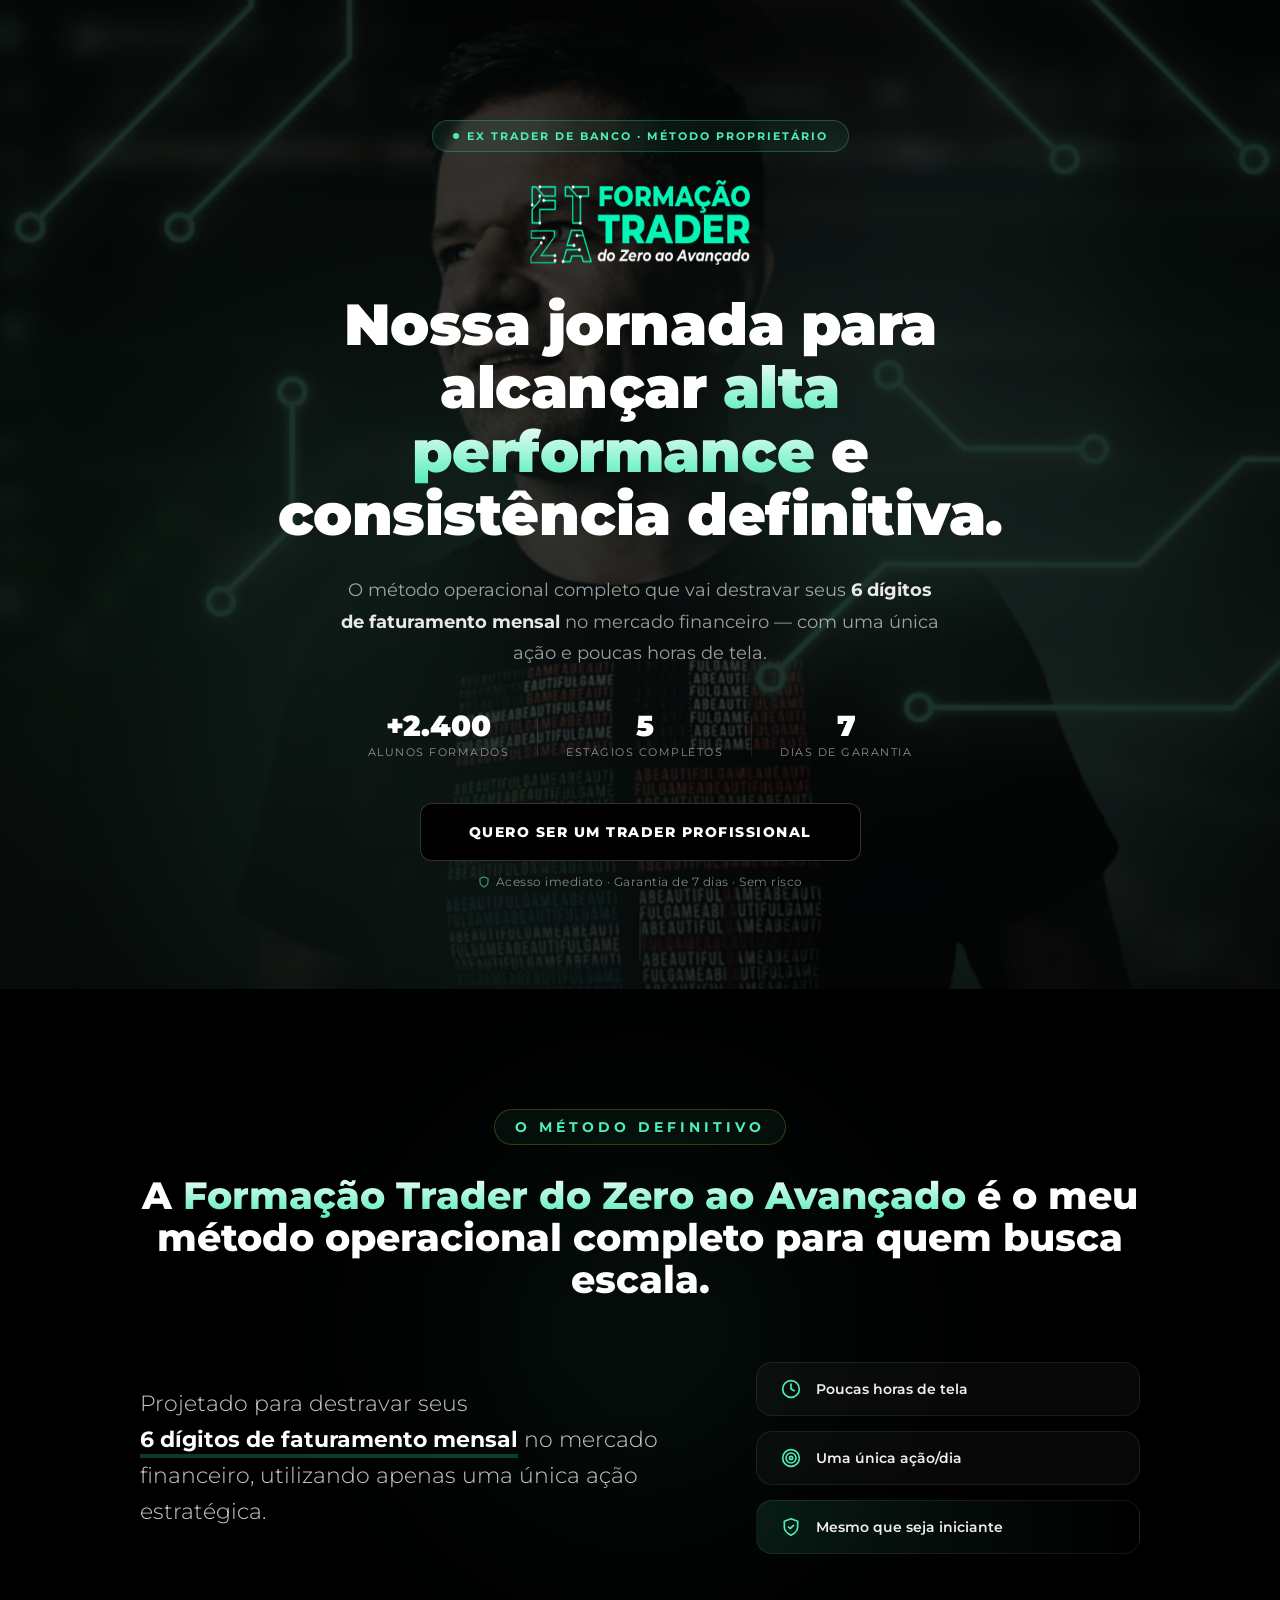
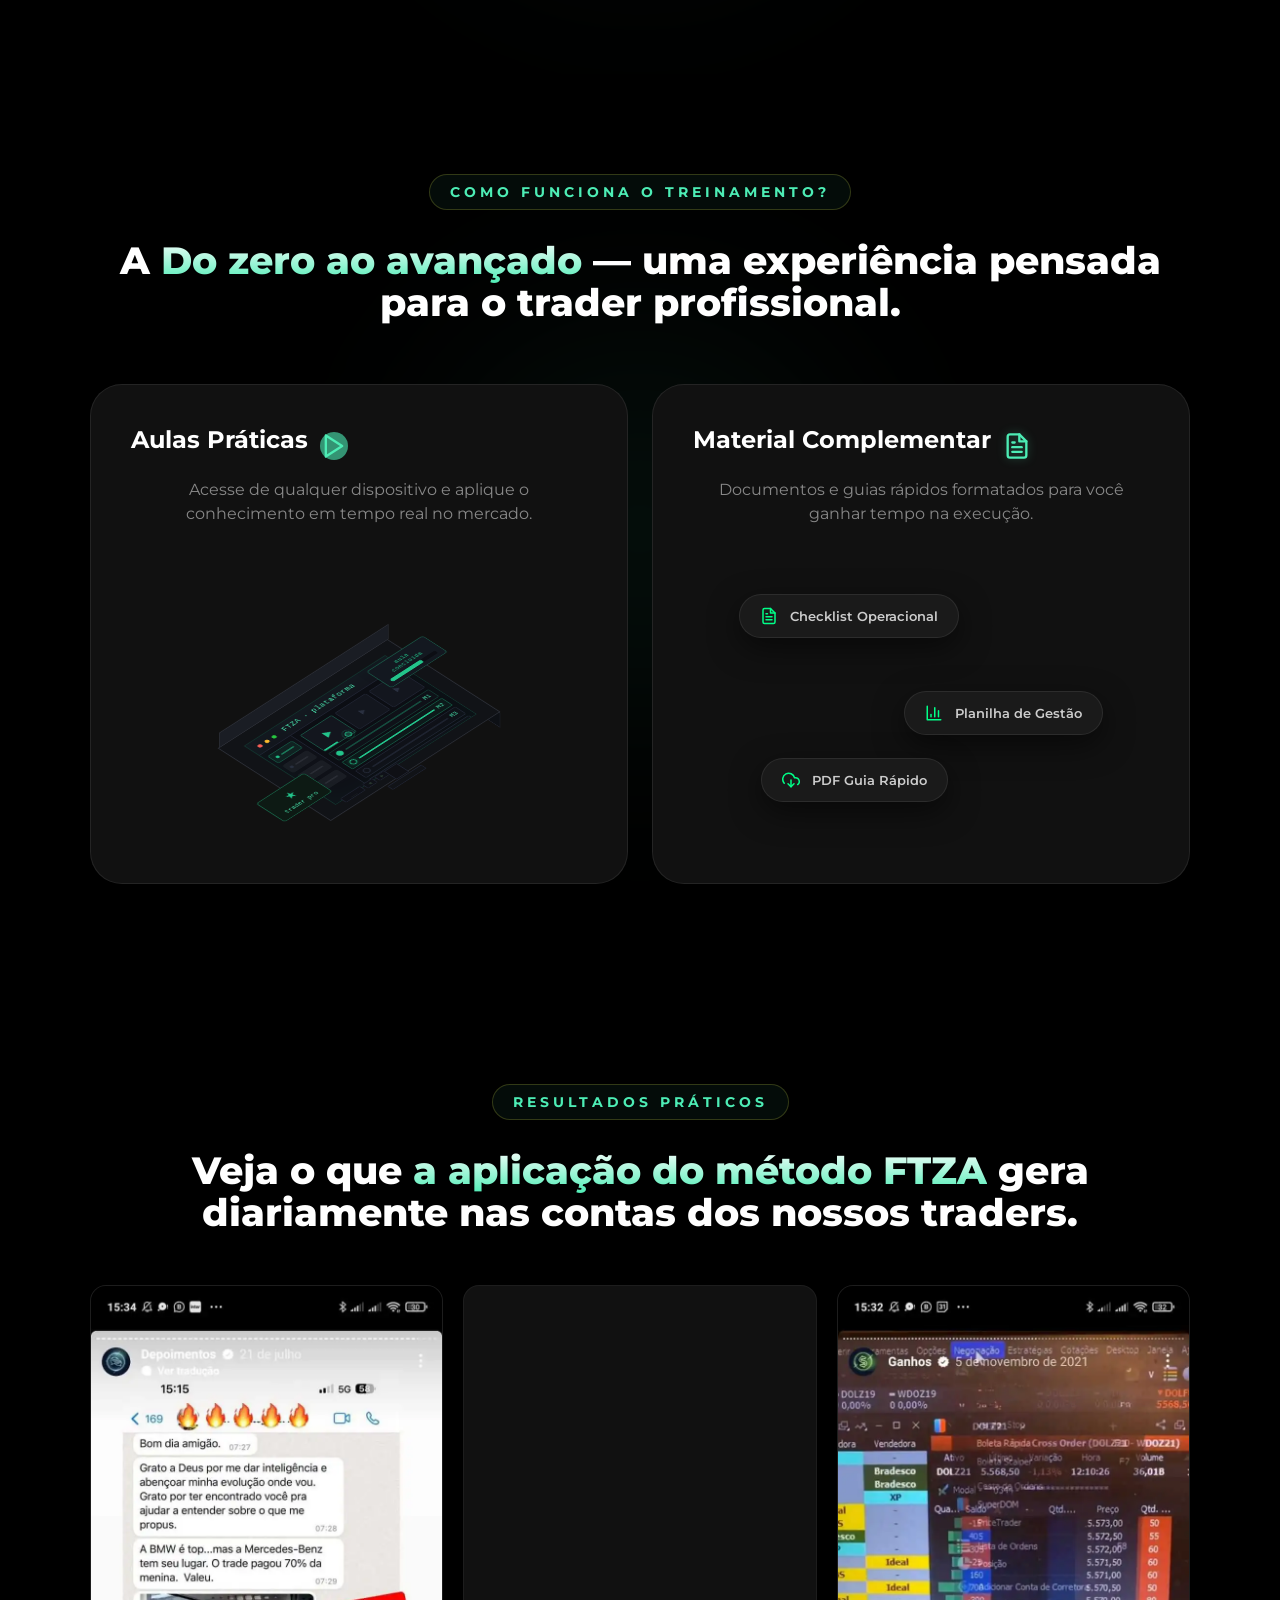
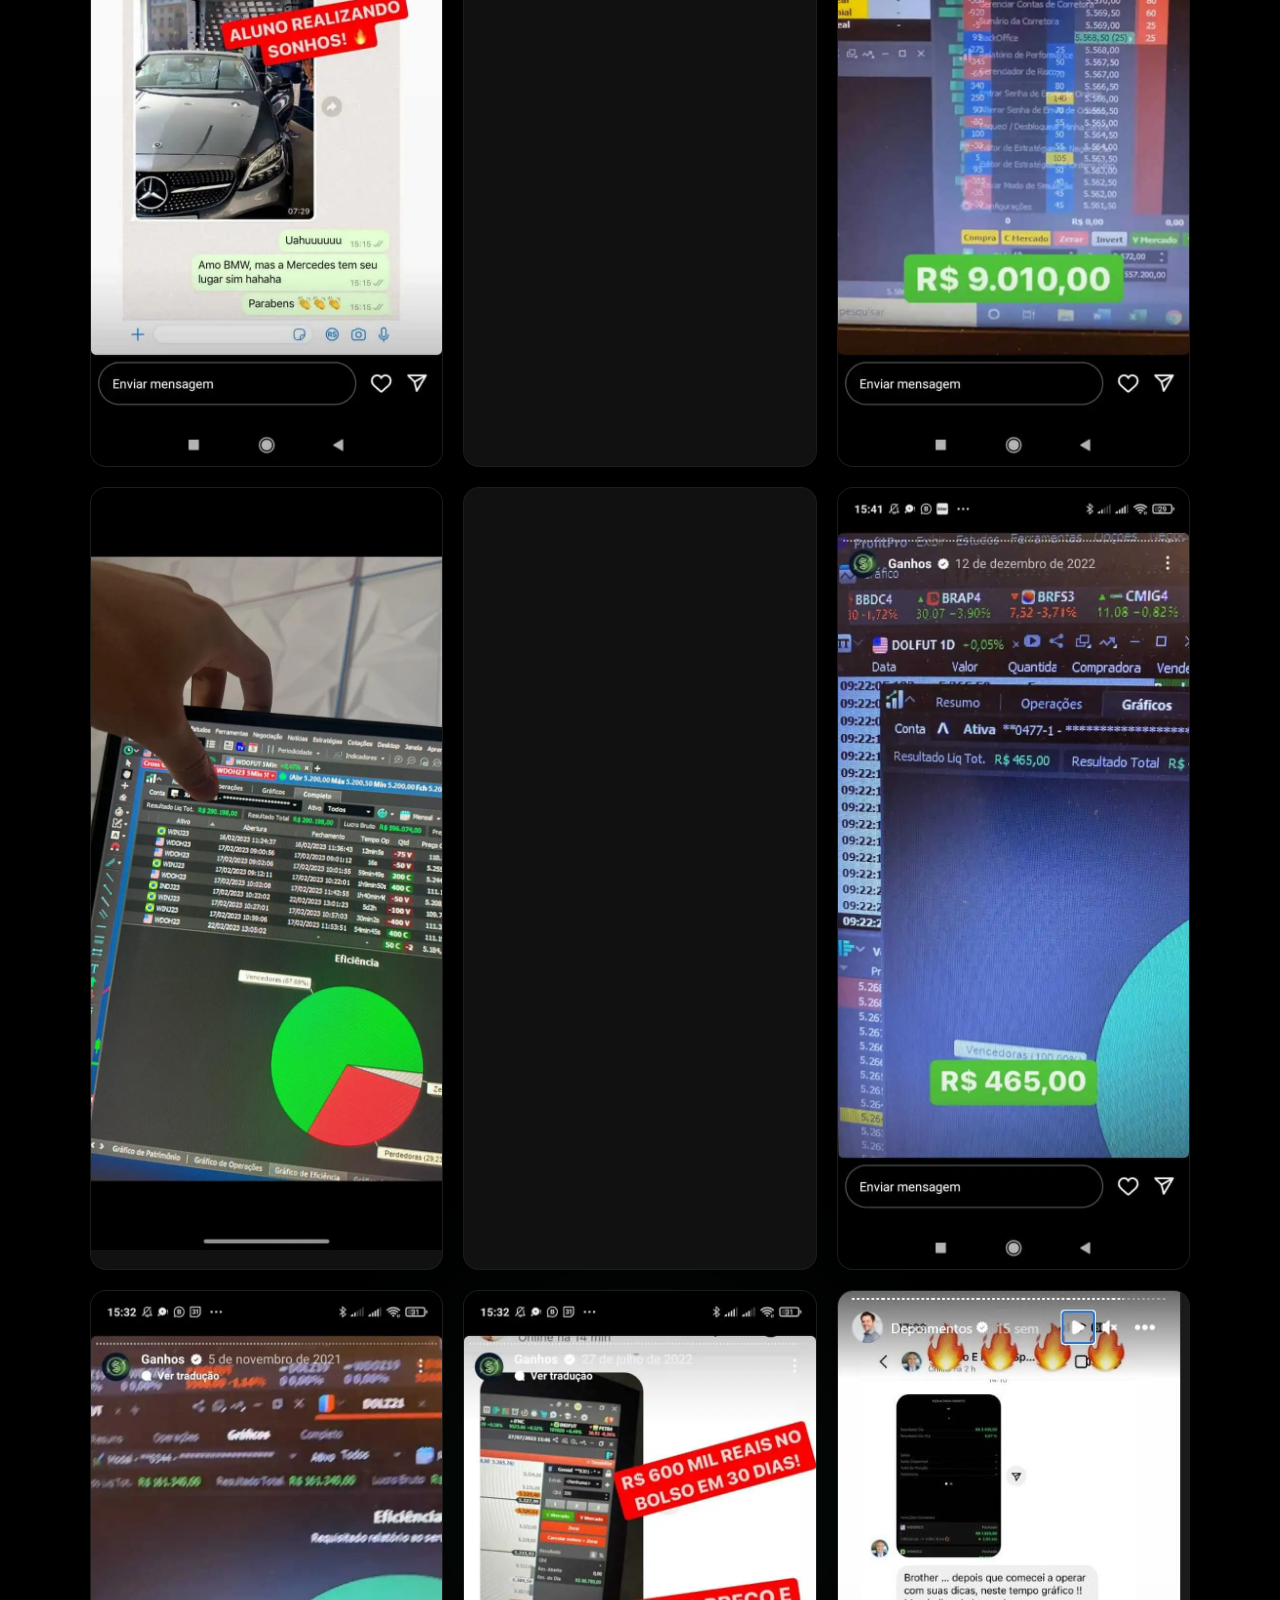
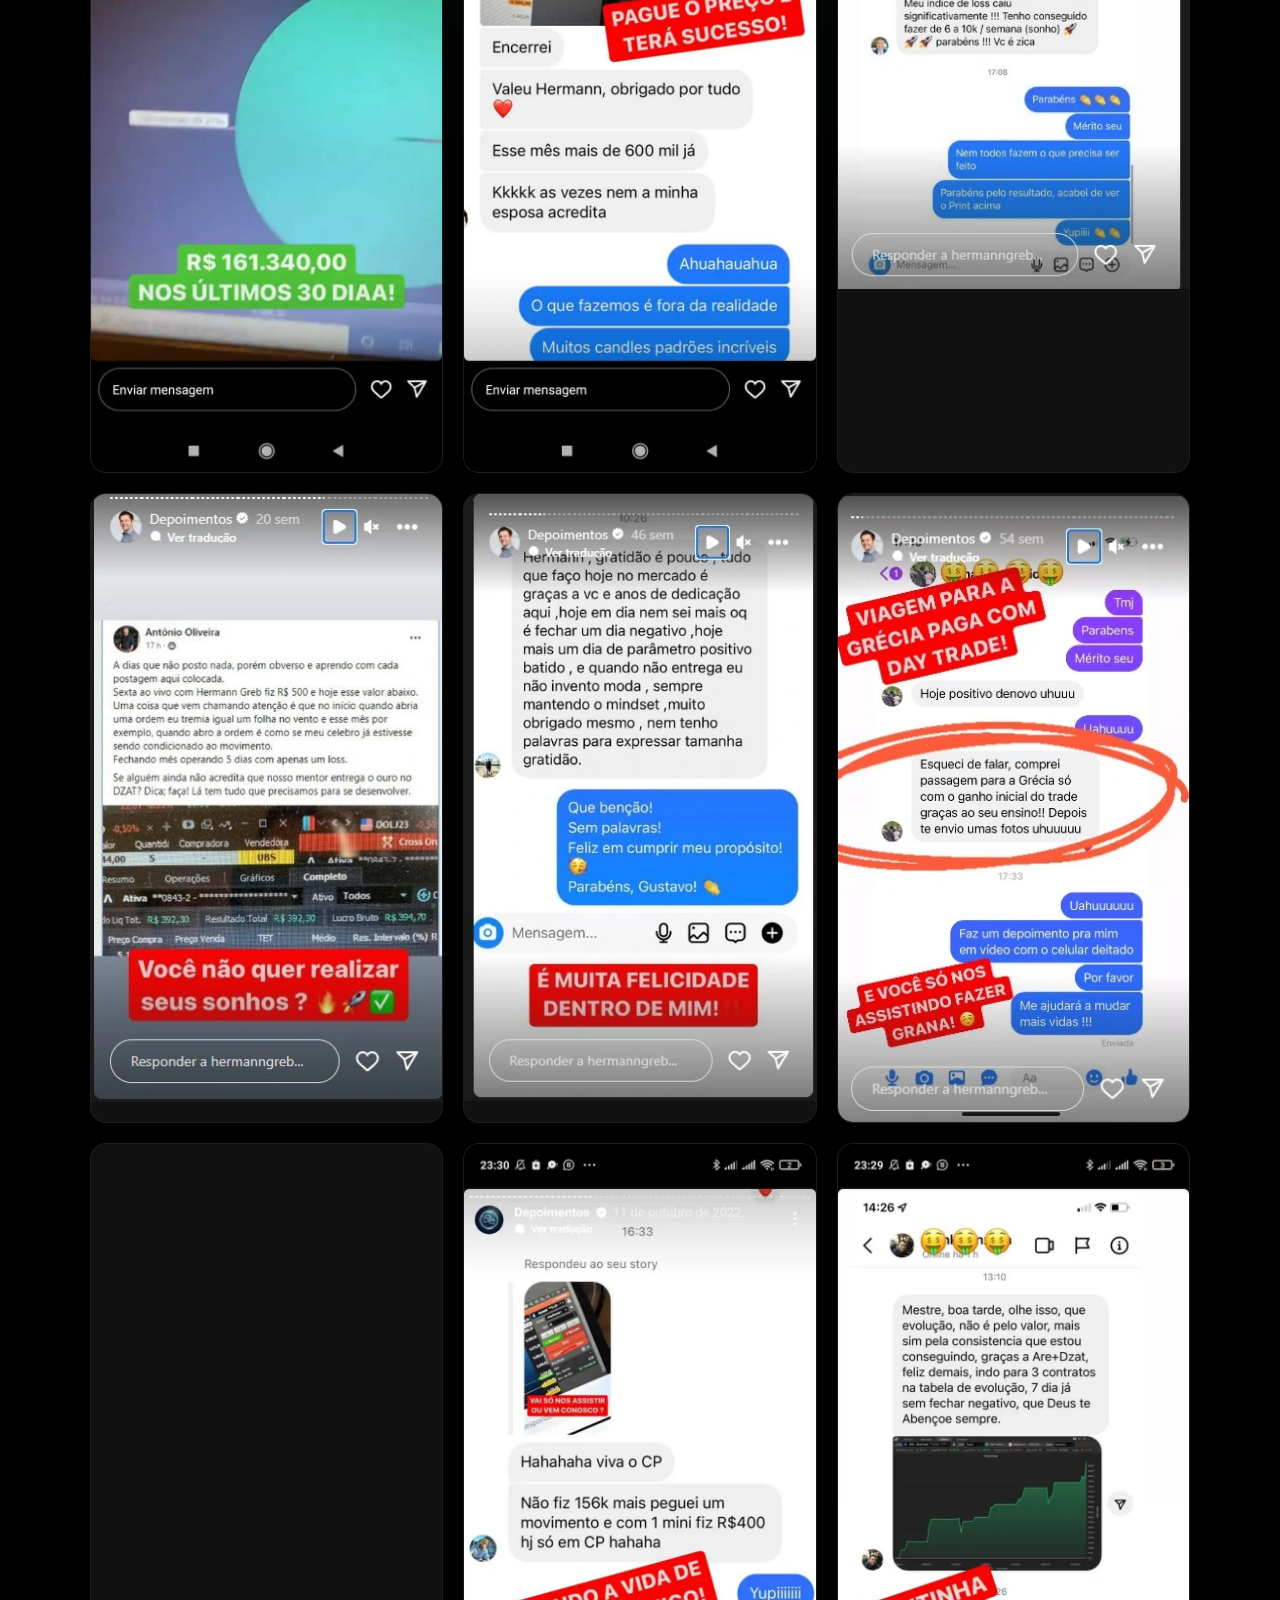
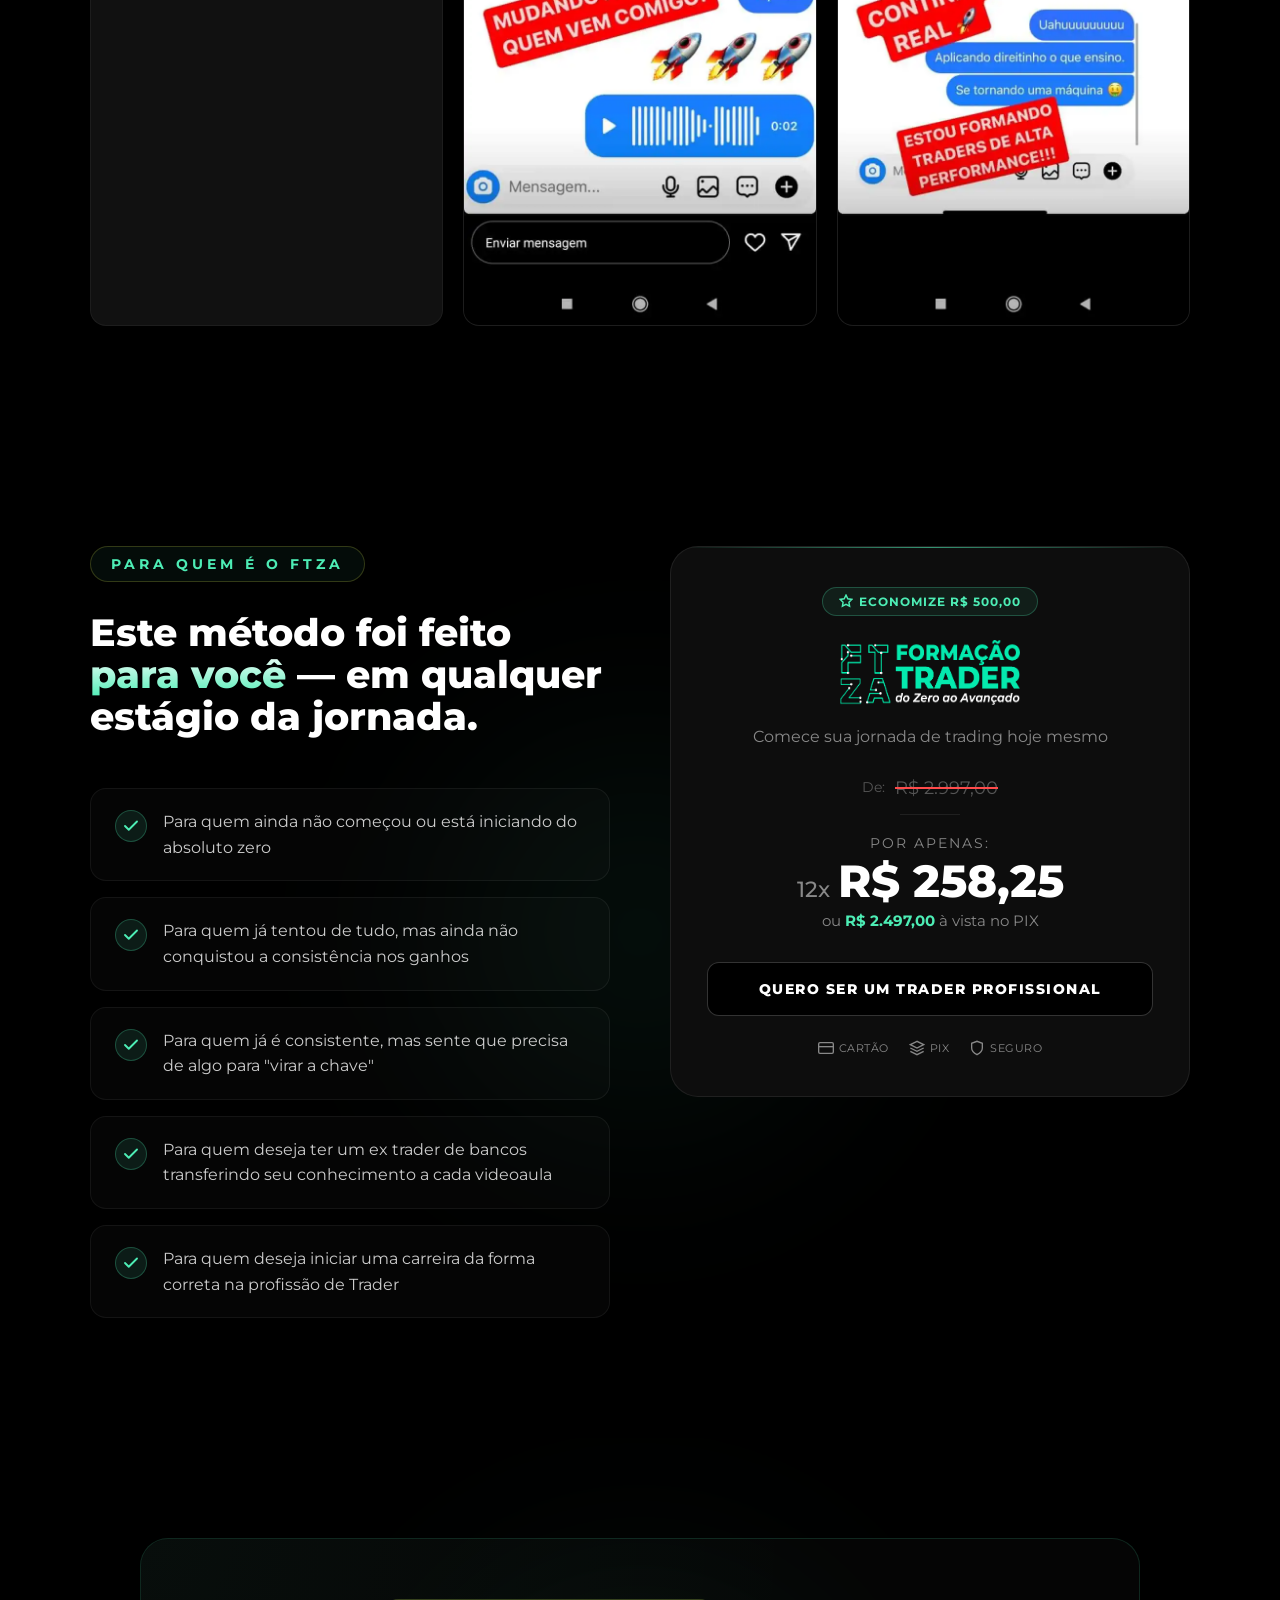
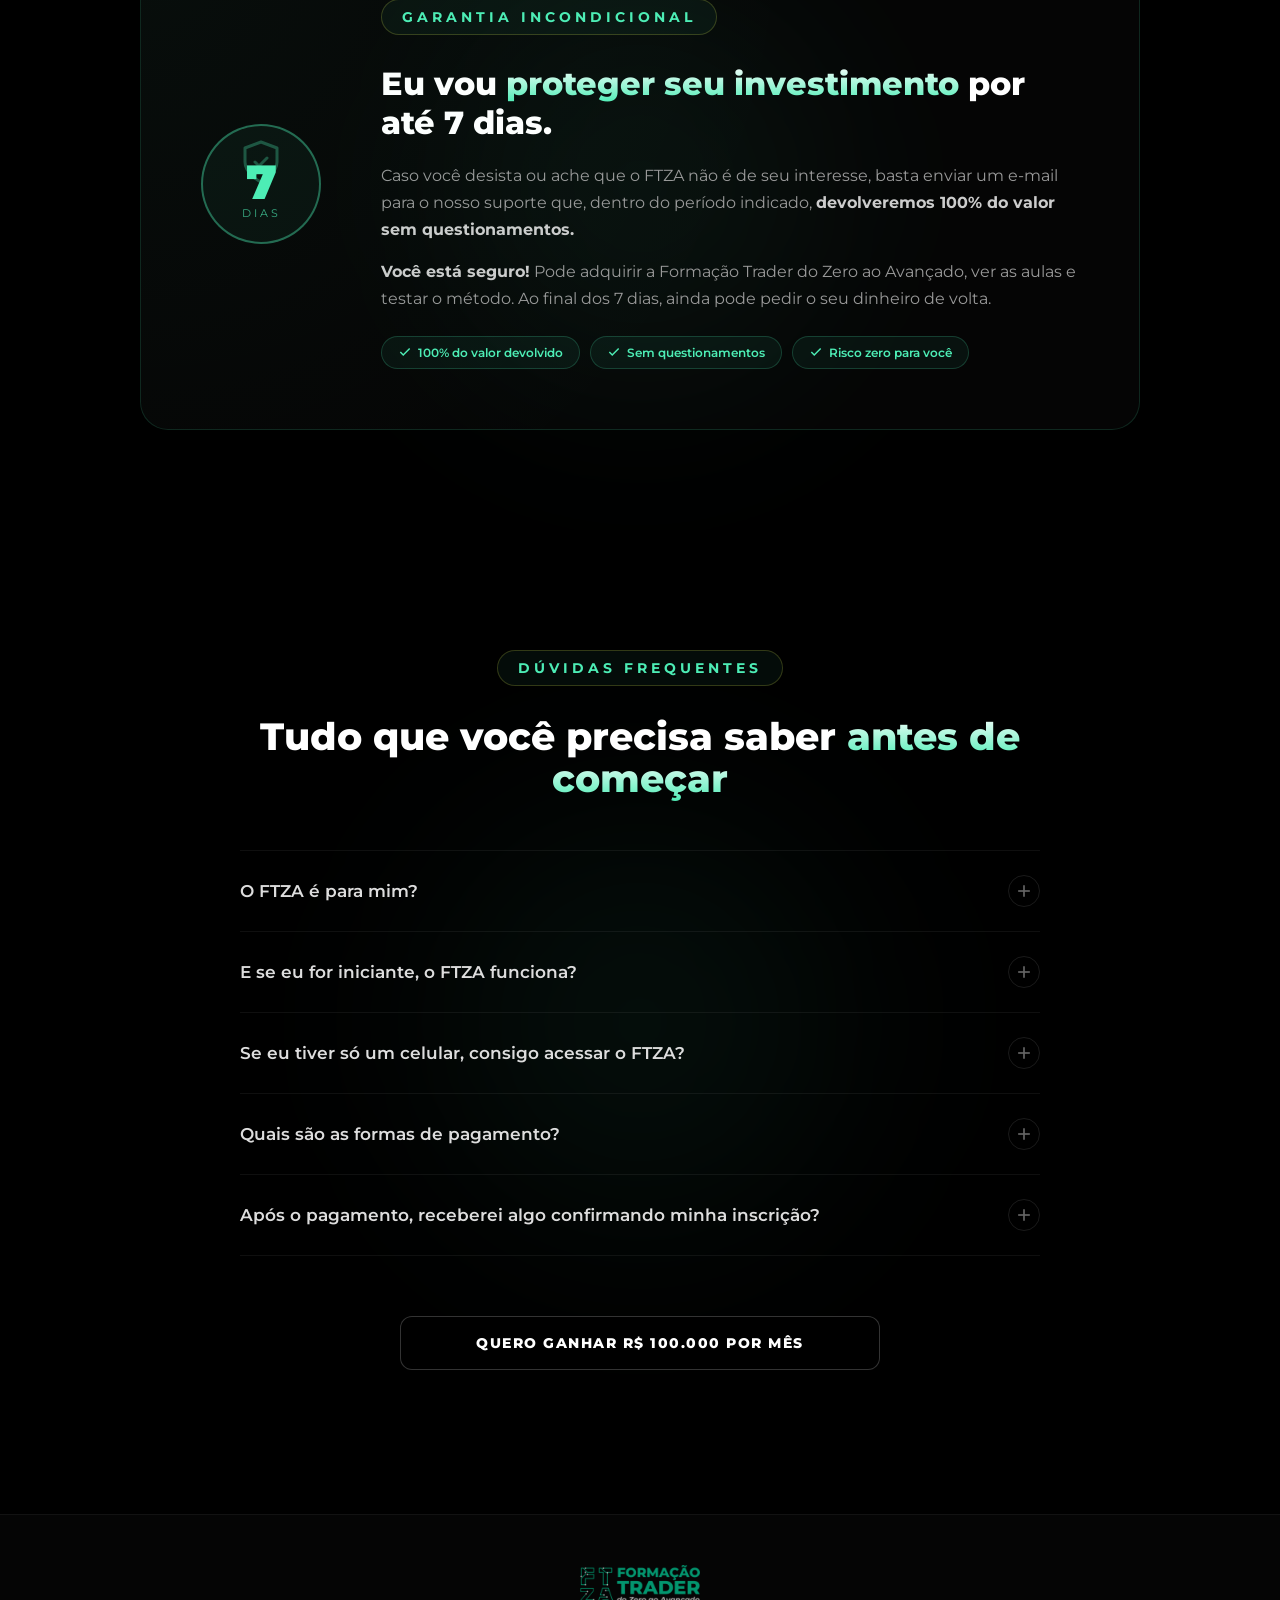
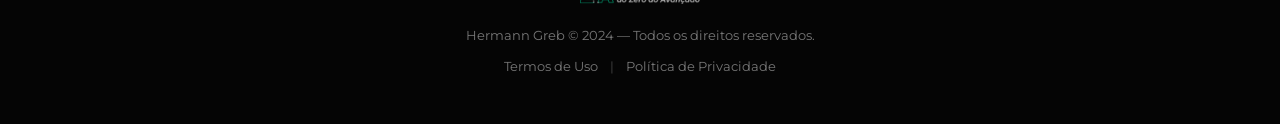
==== commit f36ebdee: "Update index.html ooo" ====
--- a/formacao-trader-do-zero-ao-avancado/index.html
+++ b/formacao-trader-do-zero-ao-avancado/index.html
@@ -28,10 +28,8 @@
   <link rel="preconnect" href="https://fonts.gstatic.com" crossorigin>
 
   <!-- ─── Preload da imagem hero (LCP crítico) ─────────────────── -->
-  <!--
-    IMPORTANTE: quando converter a imagem para WebP, troque a linha abaixo:
-      -->
-  <link rel="preload" as="image" href="imagens/FTZA_Mobile_Oficial1-888x1024.webp" type="image/webp" fetchpriority="high">
+
+  <link rel="preload" as="image" href="imagens/FTZA_Mobile_Oficial1-888x1024.avif" fetchpriority="high">
 
   <!-- ─── Fontes: carregamento assíncrono (não bloqueia render) ── -->
   <link rel="preload" as="style"
@@ -42,10 +40,7 @@
   </noscript>
 
   <!-- ─── CSS INLINE (elimina request render-blocking) ─────────── -->
-  <!--
-    Para manutenção: edite o arquivo style.css e cole o conteúdo aqui.
-    Manter inline garante que o browser não precise de um round-trip extra.
-  -->
+  
   <style>
 :root{--green:#4DEDB5;--green-light:#23c48b;--green-alt:#00ff88;--red-alert:#ff5252;--bg-black:#000000;--bg-dark:#0a0a0a;--card-bg:#111111;--card-bg-2:#161616;--text-white:#ffffff;--text-light:#cccccc;--text-muted:#888888;--text-dim:#555555;--border:rgba(255,255,255,0.08);--border-green:rgba(77,237,181,0.2);--font-main:'Montserrat',system-ui,-apple-system,'Segoe UI',sans-serif;--ease-smooth:cubic-bezier(0.2,0.8,0.2,1)}
 *,*::before,*::after{box-sizing:border-box;margin:0;padding:0}
@@ -299,10 +294,7 @@
   </script>
 
   <!-- ─── Scripts de rastreio: carregados após interação do usuário ─
-       Estratégia: inicializa as filas imediatamente (sem rede),
-       injeta os scripts reais apenas quando o usuário age (click /
-       scroll / touch) ou após 4 s — reduz TBT e economiza ~1 MB de JS
-       no carregamento inicial.
+    
   ──────────────────────────────────────────────────────────────────── -->
   <script>
     /* ── Inicializa dataLayer do GTM (sem baixar nada ainda) ── */
@@ -319,7 +311,7 @@
     fbq('init', '149673536338127');
     fbq('track', 'PageView');
 
-    /* ── Injeta os scripts reais de forma adiada ── */
+    
     var _trackingLoaded = false;
     function _loadTracking() {
       if (_trackingLoaded) return;
@@ -379,15 +371,18 @@
 
     <!-- Fundo: imagem + overlays de escurecimento -->
     <div class="hero-bg" aria-hidden="true">
-      <!--
-        DICA: quando converter para WebP/AVIF, adicione <source> dentro do <img
-          src="imagens/FTZA_Mobile_Oficial1-888x1024.png"
+      
+      <picture>
+        <source srcset="imagens/FTZA_Mobile_Oficial1-888x1024.avif" type="image/webp">
+        <img
+          src="imagens/FTZA_Mobile_Oficial1-888x1024.avif"
           alt=""
           width="888"
           height="1024"
           fetchpriority="high"
           decoding="async"
         >
+      </picture>
       <div class="hero-overlay"></div>
       <div class="hero-overlay-vignette"></div>
     </div>
@@ -404,7 +399,7 @@
 
       <div class="hero-logo-wrap reveal-up delay-1">
         <picture>
-          <source srcset="imagens/Logo_Ftza2-300x98.webp" type="image/webp">
+          <source srcset="imagens/Logo_Ftza2-300x98.png" type="image/webp">
           <img
             src="imagens/Logo_Ftza2-300x98.png"
             alt="FTZA — Formação Trader do Zero ao Avançado"
@@ -499,21 +494,21 @@
           <!-- Diferenciais -->
           <div class="benefit-pills" role="list">
             <div class="pill reveal-right delay-3" role="listitem">
-              <!-- Ícone: clock (inline SVG substitui Lucide) -->
+              
               <span class="icone-hightlight-pill" aria-hidden="true">
                 <svg xmlns="http://www.w3.org/2000/svg" width="20" height="20" viewBox="0 0 24 24" fill="none" stroke="currentColor" stroke-width="2" stroke-linecap="round" stroke-linejoin="round"><circle cx="12" cy="12" r="10"/><polyline points="12 6 12 12 16 14"/></svg>
               </span>
               <span>Poucas horas de tela</span>
             </div>
             <div class="pill reveal-right delay-4" role="listitem">
-              <!-- Ícone: target (inline SVG substitui Lucide) -->
+              
               <span class="icone-hightlight-pill" aria-hidden="true">
                 <svg xmlns="http://www.w3.org/2000/svg" width="20" height="20" viewBox="0 0 24 24" fill="none" stroke="currentColor" stroke-width="2" stroke-linecap="round" stroke-linejoin="round"><circle cx="12" cy="12" r="10"/><circle cx="12" cy="12" r="6"/><circle cx="12" cy="12" r="2"/></svg>
               </span>
               <span>Uma única ação/dia</span>
             </div>
             <div class="pill highlight-pill reveal-right delay-5" role="listitem">
-              <!-- Ícone: shield-check (inline SVG substitui Lucide) -->
+             
               <span class="icone-hightlight-pill" aria-hidden="true">
                 <svg xmlns="http://www.w3.org/2000/svg" width="20" height="20" viewBox="0 0 24 24" fill="none" stroke="currentColor" stroke-width="2" stroke-linecap="round" stroke-linejoin="round"><path d="M12 22s8-4 8-10V5l-8-3-8 3v7c0 6 8 10 8 10z"/><polyline points="9 12 11 14 15 10"/></svg>
               </span>
@@ -688,17 +683,17 @@
           <!-- Widgets flutuantes decorativos -->
           <div class="mockup-container center-items" aria-hidden="true">
             <div class="floating-widget w-1">
-              <!-- Ícone: file-text (inline SVG substitui Lucide) -->
+              
               <svg xmlns="http://www.w3.org/2000/svg" width="18" height="18" viewBox="0 0 24 24" fill="none" stroke="currentColor" stroke-width="2" stroke-linecap="round" stroke-linejoin="round"><path d="M14 2H6a2 2 0 0 0-2 2v16a2 2 0 0 0 2 2h12a2 2 0 0 0 2-2V8z"/><polyline points="14 2 14 8 20 8"/><line x1="16" y1="13" x2="8" y2="13"/><line x1="16" y1="17" x2="8" y2="17"/><polyline points="10 9 9 9 8 9"/></svg>
               <span>Checklist Operacional</span>
             </div>
             <div class="floating-widget w-2">
-              <!-- Ícone: bar-chart-3 (inline SVG substitui Lucide) -->
+             
               <svg xmlns="http://www.w3.org/2000/svg" width="18" height="18" viewBox="0 0 24 24" fill="none" stroke="currentColor" stroke-width="2" stroke-linecap="round" stroke-linejoin="round"><path d="M3 3v18h18"/><path d="M18 17V9"/><path d="M13 17V5"/><path d="M8 17v-3"/></svg>
               <span>Planilha de Gestão</span>
             </div>
             <div class="floating-widget w-3">
-              <!-- Ícone: download-cloud (inline SVG substitui Lucide) -->
+            
               <svg xmlns="http://www.w3.org/2000/svg" width="18" height="18" viewBox="0 0 24 24" fill="none" stroke="currentColor" stroke-width="2" stroke-linecap="round" stroke-linejoin="round"><polyline points="8 17 12 21 16 17"/><line x1="12" y1="12" x2="12" y2="21"/><path d="M20.88 18.09A5 5 0 0 0 18 9h-1.26A8 8 0 1 0 3 16.29"/></svg>
               <span>PDF Guia Rápido</span>
             </div>
@@ -728,96 +723,96 @@
         gera diariamente nas contas dos nossos traders.
       </h2>
 
-      <!--
-        DICA DE OTIMIZAÇÃO DE IMAGENS:
-        Converta cada JPEG/PNG para WebP ou AVIF (economiza ~50-80% de tamanho).
-        O <picture>
+      
+      <div class="results-grid">
+        <div class="result-item">
+          <picture>
             <source srcset="imagens/PRITN-7-2.webp" type="image/webp">
-            <img src="imagens/PRITN-7-2.jpeg" alt="Resultado de aluno do FTZA" loading="lazy" decoding="async" width="720" height="1600">
+            <img src="imagens/PRITN-7-2.webp" alt="Resultado de aluno do FTZA" loading="lazy" decoding="async" width="720" height="1600">
           </picture>
         </div>
         <div class="result-item">
           <picture>
             <source srcset="imagens/PRINT-8-2.webp" type="image/webp">
-            <img src="imagens/PRINT-8-2.jpeg" alt="Resultado de aluno do FTZA" loading="lazy" decoding="async" width="720" height="1600">
+            <img src="imagens/PRINT-8-2.webp" alt="Resultado de aluno do FTZA" loading="lazy" decoding="async" width="720" height="1600">
           </picture>
         </div>
         <div class="result-item">
           <picture>
             <source srcset="imagens/PRINT-6-2.webp" type="image/webp">
-            <img src="imagens/PRINT-6-2.jpeg" alt="Resultado de aluno do FTZA" loading="lazy" decoding="async" width="720" height="1600">
+            <img src="imagens/PRINT-6-2.webp" alt="Resultado de aluno do FTZA" loading="lazy" decoding="async" width="720" height="1600">
           </picture>
         </div>
         <div class="result-item">
           <picture>
             <source srcset="imagens/Print-5-2.webp" type="image/webp">
-            <img src="imagens/Print-5-2.jpeg" alt="Resultado de aluno do FTZA" loading="lazy" decoding="async" width="738" height="1600">
+            <img src="imagens/Print-5-2.webp" alt="Resultado de aluno do FTZA" loading="lazy" decoding="async" width="738" height="1600">
           </picture>
         </div>
         <div class="result-item">
           <picture>
             <source srcset="imagens/PRINT-4-2.webp" type="image/webp">
-            <img src="imagens/PRINT-4-2.jpeg" alt="Resultado de aluno do FTZA" loading="lazy" decoding="async" width="789" height="1280">
+            <img src="imagens/PRINT-4-2.webp" alt="Resultado de aluno do FTZA" loading="lazy" decoding="async" width="789" height="1280">
           </picture>
         </div>
         <div class="result-item">
           <picture>
             <source srcset="imagens/PRINT-3-2.webp" type="image/webp">
-            <img src="imagens/PRINT-3-2.jpeg" alt="Resultado de aluno do FTZA" loading="lazy" decoding="async" width="720" height="1600">
+            <img src="imagens/PRINT-3-2.webp" alt="Resultado de aluno do FTZA" loading="lazy" decoding="async" width="720" height="1600">
           </picture>
         </div>
         <div class="result-item">
           <picture>
             <source srcset="imagens/PRINT-2-2.webp" type="image/webp">
-            <img src="imagens/PRINT-2-2.jpeg" alt="Resultado de aluno do FTZA" loading="lazy" decoding="async" width="720" height="1600">
+            <img src="imagens/PRINT-2-2.webp" alt="Resultado de aluno do FTZA" loading="lazy" decoding="async" width="720" height="1600">
           </picture>
         </div>
         <div class="result-item">
           <picture>
             <source srcset="imagens/PRINT-1-2.webp" type="image/webp">
-            <img src="imagens/PRINT-1-2.jpeg" alt="Resultado de aluno do FTZA" loading="lazy" decoding="async" width="720" height="1600">
+            <img src="imagens/PRINT-1-2.webp" alt="Resultado de aluno do FTZA" loading="lazy" decoding="async" width="720" height="1600">
           </picture>
         </div>
         <div class="result-item">
           <picture>
             <source srcset="imagens/EBOOK-5-1.webp" type="image/webp">
-            <img src="imagens/EBOOK-5-1.jpeg" alt="Resultado de aluno do FTZA" loading="lazy" decoding="async" width="358" height="609">
-          </picture>
-        </div>
-        <div class="result-item">
-          <picture>
-            <source srcset="imagens/EBOOK-4-1.webp" type="image/webp">
-            <img src="imagens/EBOOK-4-1.jpeg" alt="Resultado de aluno do FTZA" loading="lazy" decoding="async" width="353" height="611">
+            <img src="imagens/EBOOK-5-1.webp" alt="Resultado de aluno do FTZA" loading="lazy" decoding="async" width="358" height="609">
+          </picture>
+        </div>
+        <div class="result-item">
+          <picture>
+            <source srcset="imagens/EBOOK-4-1 (1).webp" type="image/webp">
+            <img src="imagens/EBOOK-4-1 (1).webp" alt="Resultado de aluno do FTZA" loading="lazy" decoding="async" width="353" height="611">
           </picture>
         </div>
         <div class="result-item">
           <picture>
             <source srcset="imagens/EBOOK-3-1.webp" type="image/webp">
-            <img src="imagens/EBOOK-3-1.jpeg" alt="Resultado de aluno do FTZA" loading="lazy" decoding="async" width="364" height="629">
+            <img src="imagens/EBOOK-3-1.webp" alt="Resultado de aluno do FTZA" loading="lazy" decoding="async" width="364" height="629">
           </picture>
         </div>
         <div class="result-item">
           <picture>
             <source srcset="imagens/EBOOK-2-1.webp" type="image/webp">
-            <img src="imagens/EBOOK-2-1.jpeg" alt="Resultado de aluno do FTZA" loading="lazy" decoding="async" width="348" height="622">
+            <img src="imagens/EBOOK-2-1.webp" alt="Resultado de aluno do FTZA" loading="lazy" decoding="async" width="348" height="622">
           </picture>
         </div>
         <div class="result-item">
           <picture>
             <source srcset="imagens/EBOOK-1-1.webp" type="image/webp">
-            <img src="imagens/EBOOK-1-1.jpeg" alt="Resultado de aluno do FTZA" loading="lazy" decoding="async" width="720" height="1600">
+            <img src="imagens/EBOOK-1-1.webp" alt="Resultado de aluno do FTZA" loading="lazy" decoding="async" width="720" height="1600">
           </picture>
         </div>
         <div class="result-item">
           <picture>
             <source srcset="imagens/10-2.webp" type="image/webp">
-            <img src="imagens/10-2.jpeg" alt="Resultado de aluno do FTZA" loading="lazy" decoding="async" width="720" height="1600">
+            <img src="imagens/10-2.webp" alt="Resultado de aluno do FTZA" loading="lazy" decoding="async" width="720" height="1600">
           </picture>
         </div>
         <div class="result-item">
           <picture>
             <source srcset="imagens/9-2.webp" type="image/webp">
-            <img src="imagens/9-2.jpeg" alt="Resultado de aluno do FTZA" loading="lazy" decoding="async" width="720" height="1600">
+            <img src="imagens/9-2.webp" alt="Resultado de aluno do FTZA" loading="lazy" decoding="async" width="720" height="1600">
           </picture>
         </div>
       </div>
@@ -891,7 +886,7 @@
 
           <picture>
             <source srcset="imagens/Logo_Ftza2.webp" type="image/webp">
-            <img src="imagens/Logo_Ftza2.png" alt="FTZA — Formação Trader do Zero ao Avançado" class="price-card-logo" width="200" height="65" loading="lazy" decoding="async">
+            <img src="imagens/Logo_Ftza2.webp" alt="FTZA — Formação Trader do Zero ao Avançado" class="price-card-logo" width="200" height="65" loading="lazy" decoding="async">
           </picture>
           <p class="price-card-headline">Comece sua jornada de trading hoje mesmo</p>
 
@@ -1106,7 +1101,7 @@
     <div class="container footer-inner">
 
       <picture>
-        <source srcset="imagens/Logo_Ftza2-300x98.webp" type="image/webp">
+        <source srcset="imagens/Logo_Ftza2-300x98.png" type="image/webp">
         <img src="imagens/Logo_Ftza2-300x98.png" alt="FTZA" class="footer-logo" width="120" height="39" loading="lazy" decoding="async">
       </picture>
 
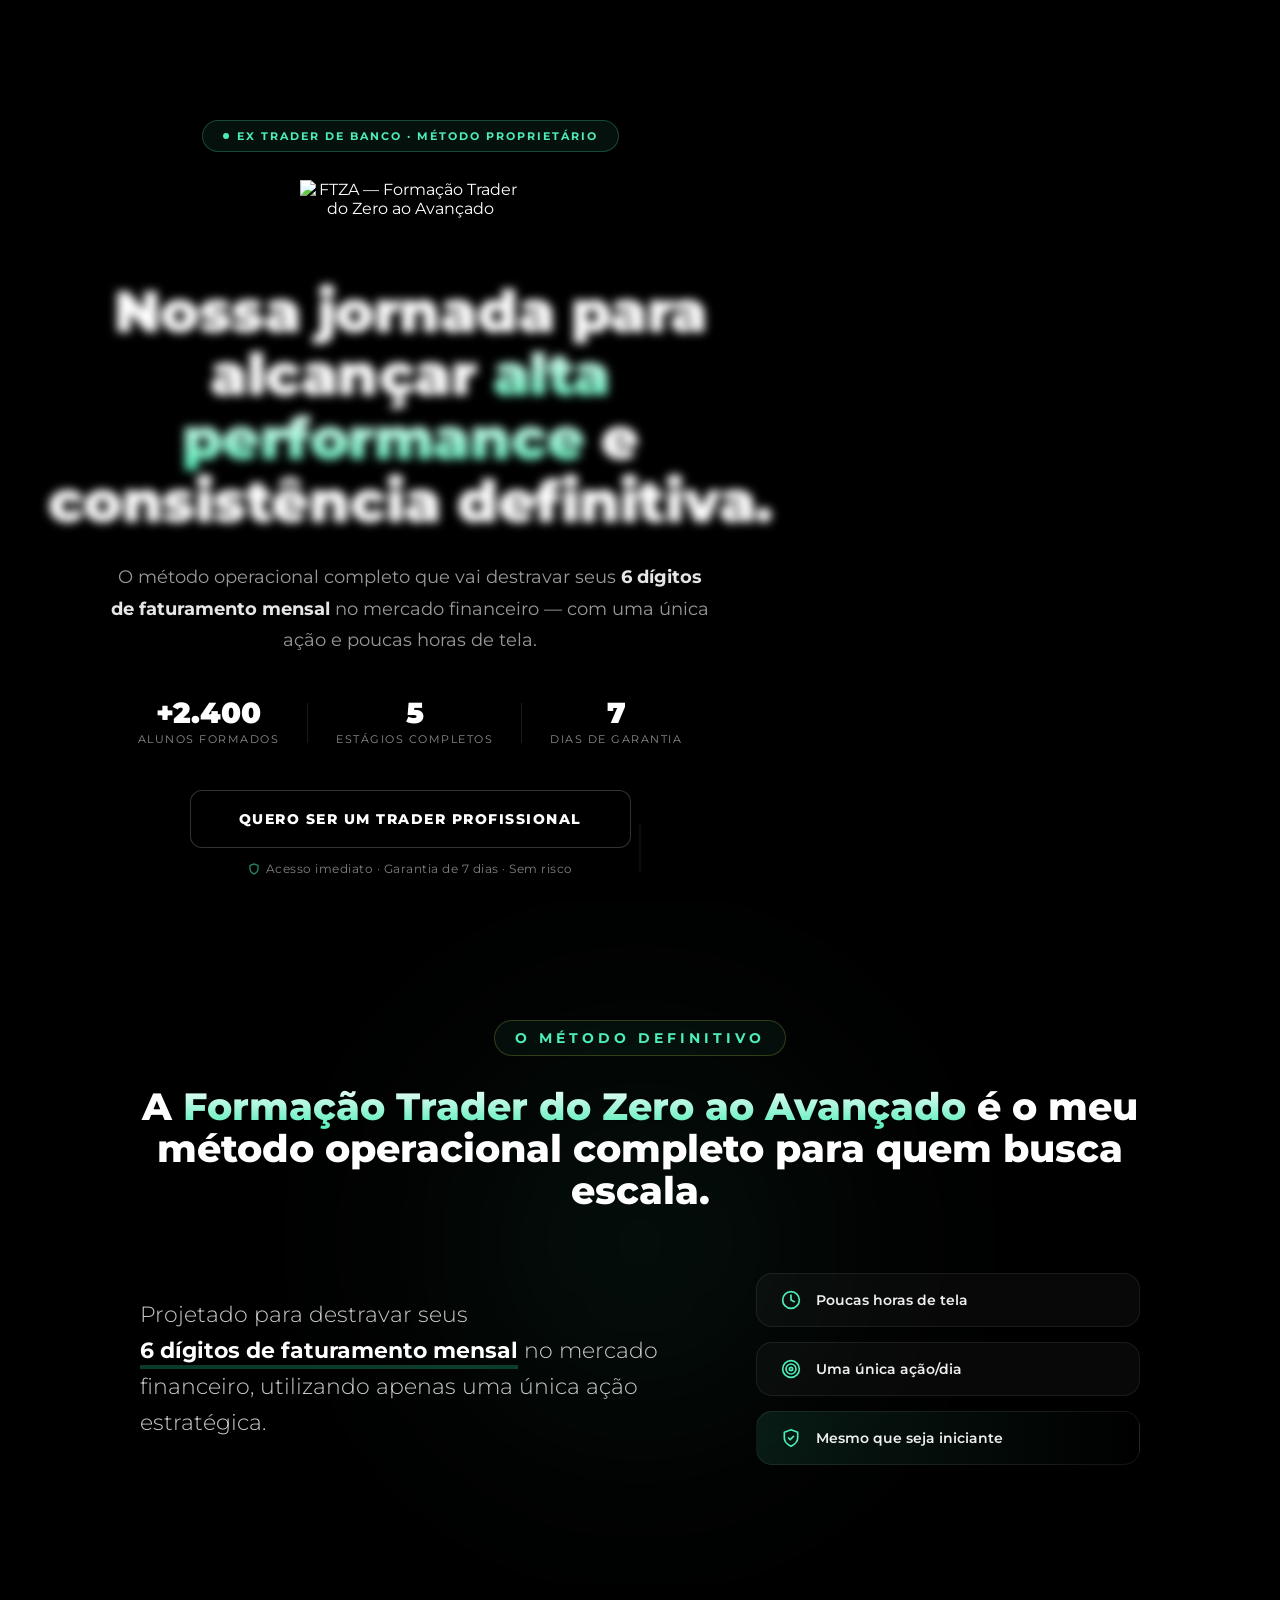
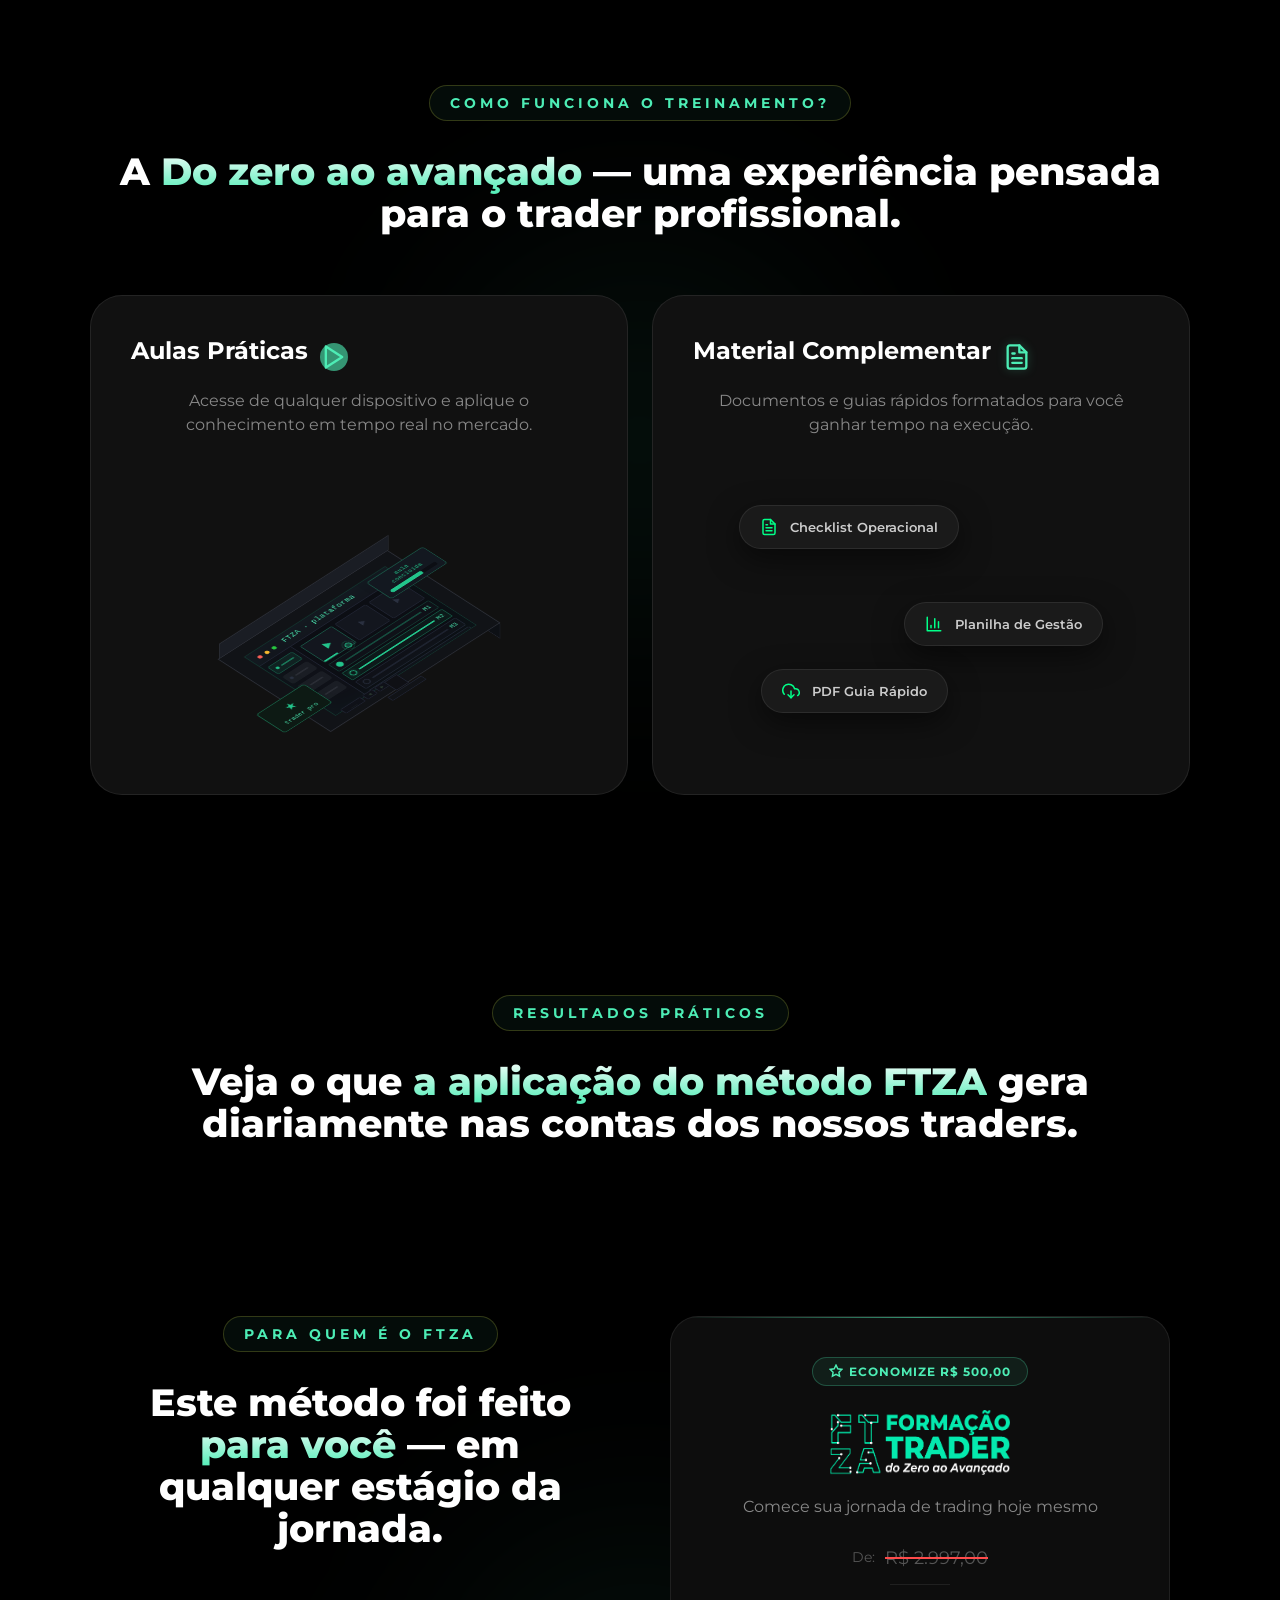
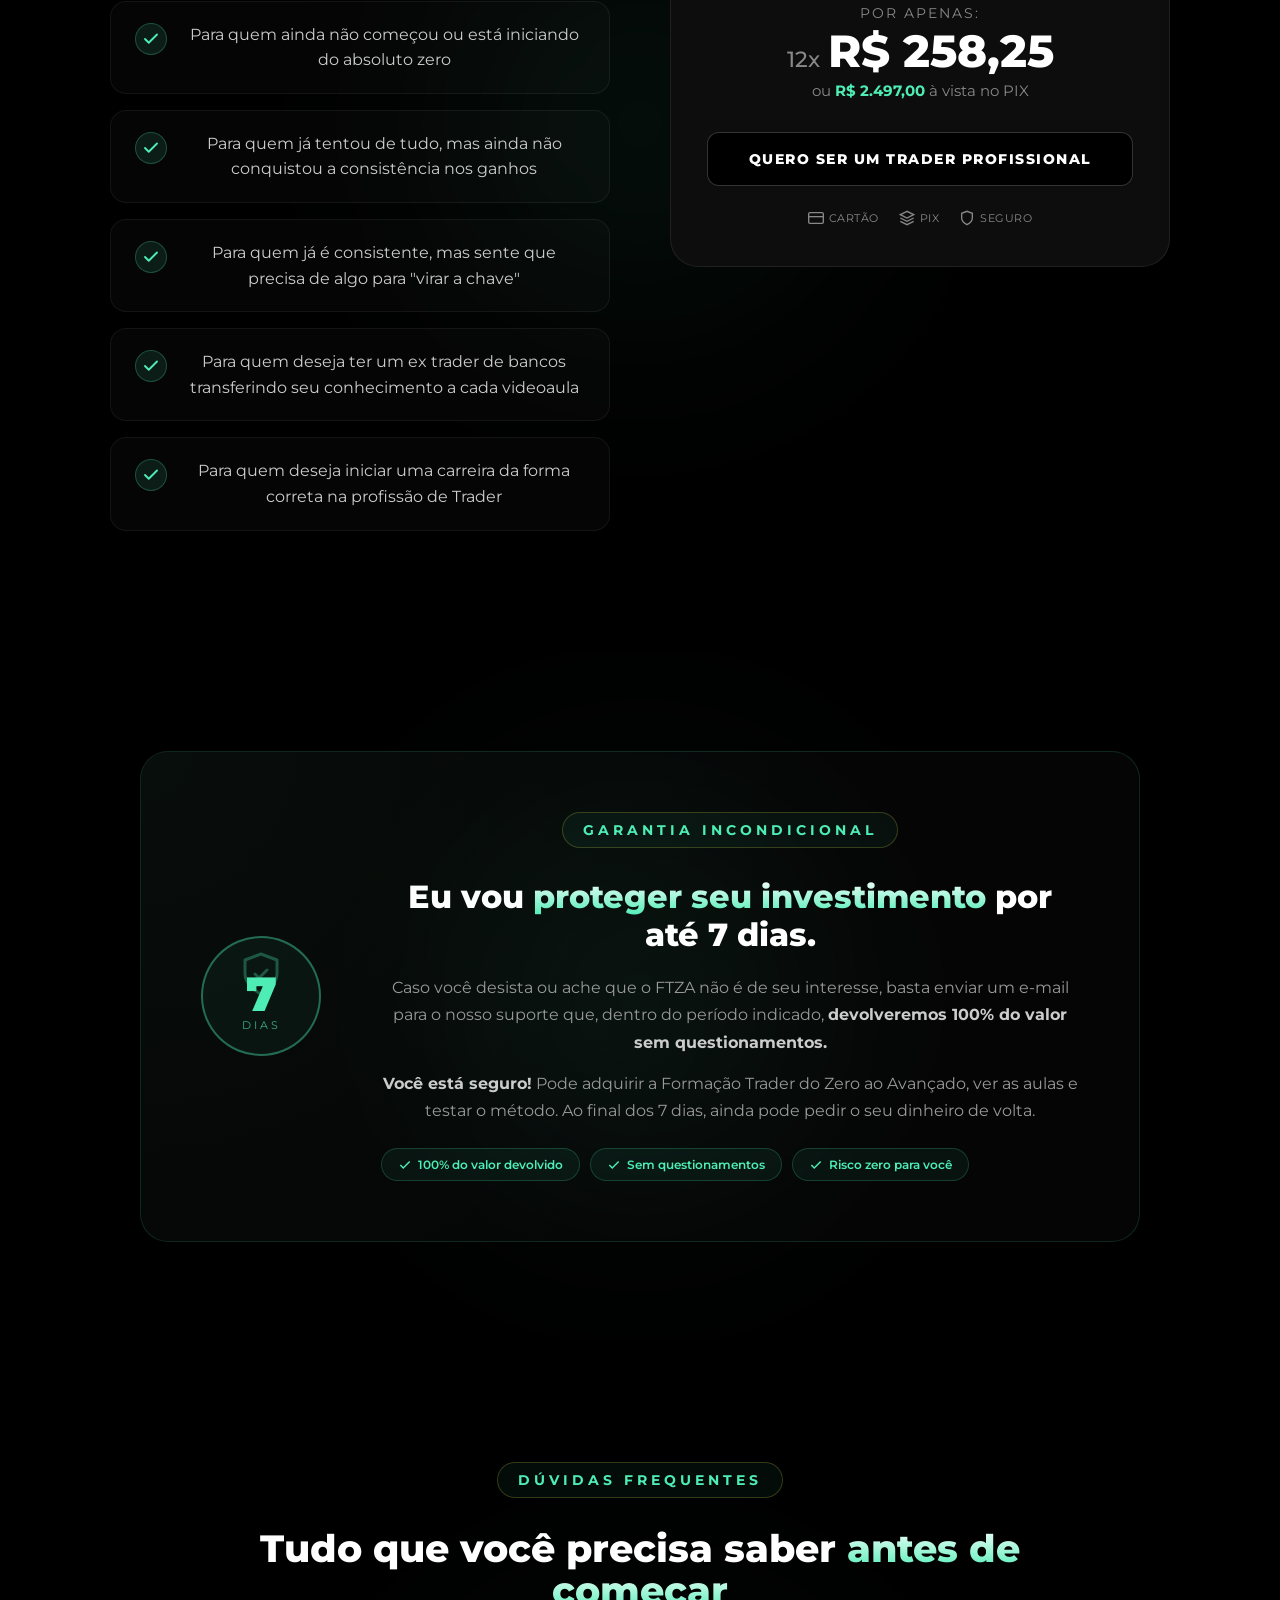
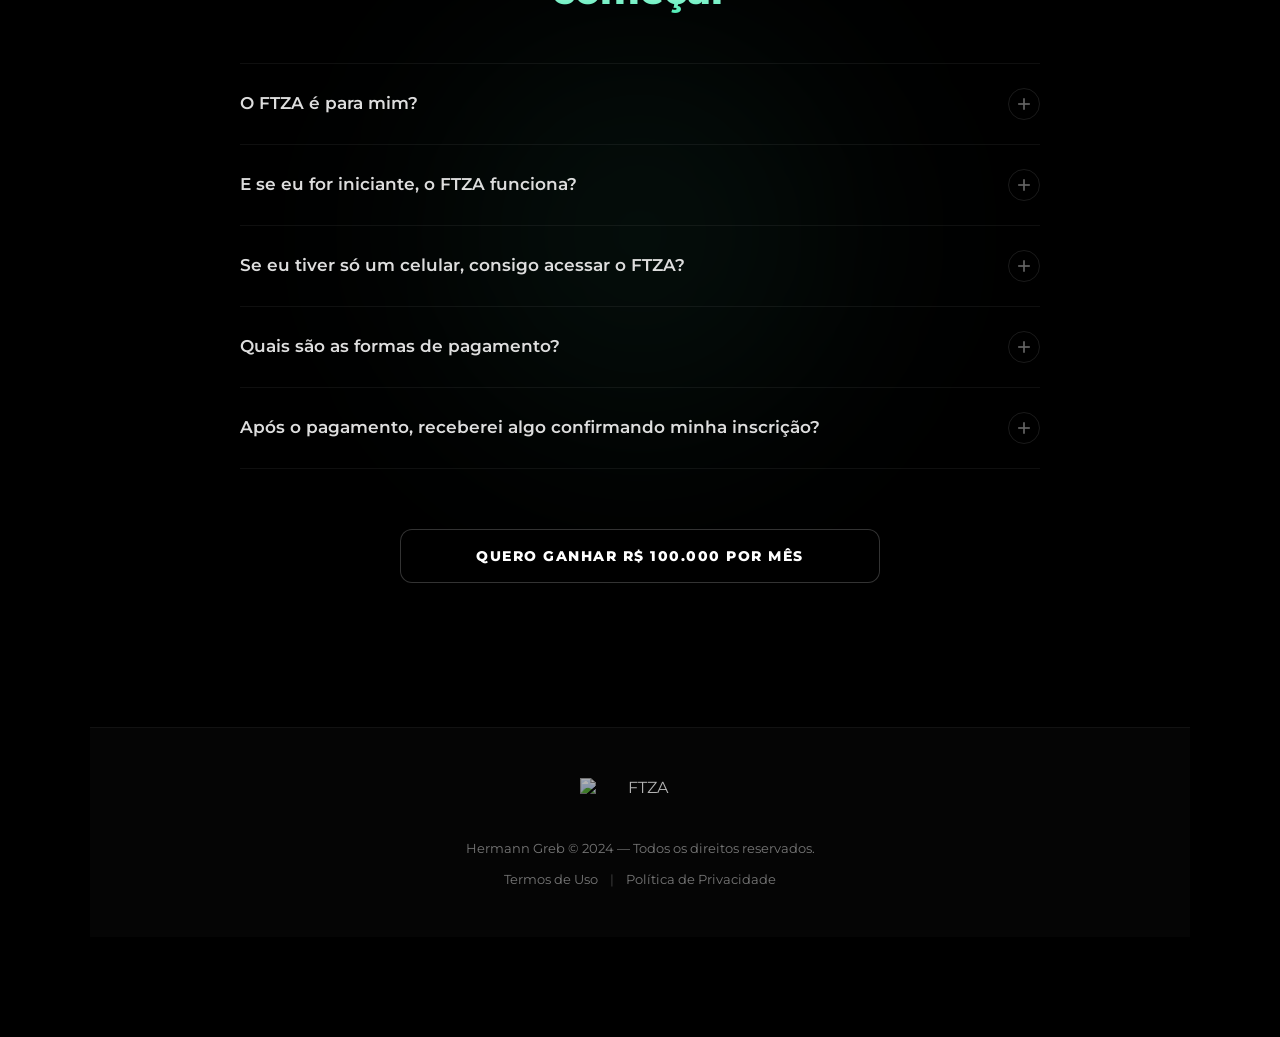
==== commit c7e57e65: "a \" ====
--- a/formacao-trader-do-zero-ao-avancado/index.html
+++ b/formacao-trader-do-zero-ao-avancado/index.html
@@ -28,8 +28,10 @@
   <link rel="preconnect" href="https://fonts.gstatic.com" crossorigin>
 
   <!-- ─── Preload da imagem hero (LCP crítico) ─────────────────── -->
-
-  <link rel="preload" as="image" href="imagens/FTZA_Mobile_Oficial1-888x1024.avif" fetchpriority="high">
+  <!--
+    IMPORTANTE: quando converter a imagem para WebP, troque a linha abaixo:
+      -->
+  <link rel="preload" as="image" href="imagens/FTZA_Mobile_Oficial1-888x1024.webp" type="image/webp" fetchpriority="high">
 
   <!-- ─── Fontes: carregamento assíncrono (não bloqueia render) ── -->
   <link rel="preload" as="style"
@@ -40,7 +42,10 @@
   </noscript>
 
   <!-- ─── CSS INLINE (elimina request render-blocking) ─────────── -->
-  
+  <!--
+    Para manutenção: edite o arquivo style.css e cole o conteúdo aqui.
+    Manter inline garante que o browser não precise de um round-trip extra.
+  -->
   <style>
 :root{--green:#4DEDB5;--green-light:#23c48b;--green-alt:#00ff88;--red-alert:#ff5252;--bg-black:#000000;--bg-dark:#0a0a0a;--card-bg:#111111;--card-bg-2:#161616;--text-white:#ffffff;--text-light:#cccccc;--text-muted:#888888;--text-dim:#555555;--border:rgba(255,255,255,0.08);--border-green:rgba(77,237,181,0.2);--font-main:'Montserrat',system-ui,-apple-system,'Segoe UI',sans-serif;--ease-smooth:cubic-bezier(0.2,0.8,0.2,1)}
 *,*::before,*::after{box-sizing:border-box;margin:0;padding:0}
@@ -269,6 +274,21 @@
 @media(max-width:900px){.hero-bg img{transform:translateX(0);object-position:65% top}.hero-content{padding:100px 20px 80px}.hero-title{font-size:clamp(1.8rem,7vw,2.6rem)}.hero-stats{gap:18px}.hero-stat-num{font-size:1.4rem}.hero-cta{width:100%;max-width:100%;padding:18px 24px}.definition-grid,.para-quem-section .container{grid-template-columns:1fr;gap:40px;text-align:center}.etery-grid{grid-template-columns:1fr}.garantia-inner{grid-template-columns:1fr;text-align:center;padding:40px 28px;gap:32px}.garantia-badge-wrap{display:flex;justify-content:center}.garantia-pills{justify-content:center}}
 @media(max-width:768px){.pill:hover{transform:none}}
 @media(max-width:600px){.results-grid{grid-template-columns:repeat(2,1fr);gap:10px}.hero-stat-divider{display:none}.hero-stats{gap:24px 16px}}
+
+/* Hero above-fold: animações CSS puras, sem opacity:0 inicial dependente de JS */
+.hero-anim {
+  opacity: 0;
+  animation: hero-fade-up 0.7s ease forwards;
+}
+.hero-anim.delay-1 { animation-delay: 0.1s; }
+.hero-anim.delay-2 { animation-delay: 0.2s; }
+.hero-anim.delay-3 { animation-delay: 0.3s; }
+.hero-anim.delay-4 { animation-delay: 0.4s; }
+.hero-anim.delay-5 { animation-delay: 0.5s; }
+@keyframes hero-fade-up {
+  from { opacity: 0; transform: translateY(20px); }
+  to   { opacity: 1; transform: translateY(0); }
+}
   </style>
 
   <!-- ─── Schema.org: Course (SEO rich results) ────────────────── -->
@@ -294,7 +314,10 @@
   </script>
 
   <!-- ─── Scripts de rastreio: carregados após interação do usuário ─
-    
+       Estratégia: inicializa as filas imediatamente (sem rede),
+       injeta os scripts reais apenas quando o usuário age (click /
+       scroll / touch) ou após 4 s — reduz TBT e economiza ~1 MB de JS
+       no carregamento inicial.
   ──────────────────────────────────────────────────────────────────── -->
   <script>
     /* ── Inicializa dataLayer do GTM (sem baixar nada ainda) ── */
@@ -311,7 +334,7 @@
     fbq('init', '149673536338127');
     fbq('track', 'PageView');
 
-    
+    /* ── Injeta os scripts reais de forma adiada ── */
     var _trackingLoaded = false;
     function _loadTracking() {
       if (_trackingLoaded) return;
@@ -371,18 +394,15 @@
 
     <!-- Fundo: imagem + overlays de escurecimento -->
     <div class="hero-bg" aria-hidden="true">
-      
-      <picture>
-        <source srcset="imagens/FTZA_Mobile_Oficial1-888x1024.avif" type="image/webp">
-        <img
-          src="imagens/FTZA_Mobile_Oficial1-888x1024.avif"
+      <!--
+        DICA: quando converter para WebP/AVIF, adicione <source> dentro do <img
+          src="imagens/FTZA_Mobile_Oficial1-888x1024.png"
           alt=""
           width="888"
           height="1024"
           fetchpriority="high"
           decoding="async"
         >
-      </picture>
       <div class="hero-overlay"></div>
       <div class="hero-overlay-vignette"></div>
     </div>
@@ -390,16 +410,16 @@
     <!-- Conteúdo centralizado -->
     <div class="hero-content">
 
-      <div class="hero-eyebrow reveal-up">
+      <div class="hero-eyebrow hero-anim">
         <span class="hero-badge">
           <span class="hero-badge-dot"></span>
           Ex Trader de Banco · Método Proprietário
         </span>
       </div>
 
-      <div class="hero-logo-wrap reveal-up delay-1">
+      <div class="hero-logo-wrap hero-anim delay-1">
         <picture>
-          <source srcset="imagens/Logo_Ftza2-300x98.png" type="image/webp">
+          <source srcset="imagens/Logo_Ftza2-300x98.webp" type="image/webp">
           <img
             src="imagens/Logo_Ftza2-300x98.png"
             alt="FTZA — Formação Trader do Zero ao Avançado"
@@ -410,20 +430,20 @@
         </picture>
       </div>
 
-      <h1 class="hero-title reveal-up delay-2">
+      <h1 class="hero-title hero-anim delay-2">
         Nossa jornada para alcançar
         <span class="text-gradient">alta performance</span>
         e consistência definitiva.
       </h1>
 
-      <p class="hero-sub reveal-up delay-3">
+      <p class="hero-sub hero-anim delay-3">
         O método operacional completo que vai destravar seus
         <strong>6 dígitos de faturamento mensal</strong>
         no mercado financeiro — com uma única ação e poucas horas de tela.
       </p>
 
       <!-- Estatísticas rápidas -->
-      <div class="hero-stats reveal-up delay-4" aria-label="Números do curso">
+      <div class="hero-stats hero-anim delay-4" aria-label="Números do curso">
         <div class="hero-stat">
           <span class="hero-stat-num">+2.400</span>
           <span class="hero-stat-label">alunos formados</span>
@@ -441,7 +461,7 @@
       </div>
 
       <!-- CTA principal -->
-      <div class="hero-cta-wrap reveal-up delay-5">
+      <div class="hero-cta-wrap hero-anim delay-5">
         <a class="btn-cta hero-cta" href="#ancora">
           QUERO SER UM TRADER PROFISSIONAL
         </a>
@@ -494,21 +514,21 @@
           <!-- Diferenciais -->
           <div class="benefit-pills" role="list">
             <div class="pill reveal-right delay-3" role="listitem">
-              
+              <!-- Ícone: clock (inline SVG substitui Lucide) -->
               <span class="icone-hightlight-pill" aria-hidden="true">
                 <svg xmlns="http://www.w3.org/2000/svg" width="20" height="20" viewBox="0 0 24 24" fill="none" stroke="currentColor" stroke-width="2" stroke-linecap="round" stroke-linejoin="round"><circle cx="12" cy="12" r="10"/><polyline points="12 6 12 12 16 14"/></svg>
               </span>
               <span>Poucas horas de tela</span>
             </div>
             <div class="pill reveal-right delay-4" role="listitem">
-              
+              <!-- Ícone: target (inline SVG substitui Lucide) -->
               <span class="icone-hightlight-pill" aria-hidden="true">
                 <svg xmlns="http://www.w3.org/2000/svg" width="20" height="20" viewBox="0 0 24 24" fill="none" stroke="currentColor" stroke-width="2" stroke-linecap="round" stroke-linejoin="round"><circle cx="12" cy="12" r="10"/><circle cx="12" cy="12" r="6"/><circle cx="12" cy="12" r="2"/></svg>
               </span>
               <span>Uma única ação/dia</span>
             </div>
             <div class="pill highlight-pill reveal-right delay-5" role="listitem">
-             
+              <!-- Ícone: shield-check (inline SVG substitui Lucide) -->
               <span class="icone-hightlight-pill" aria-hidden="true">
                 <svg xmlns="http://www.w3.org/2000/svg" width="20" height="20" viewBox="0 0 24 24" fill="none" stroke="currentColor" stroke-width="2" stroke-linecap="round" stroke-linejoin="round"><path d="M12 22s8-4 8-10V5l-8-3-8 3v7c0 6 8 10 8 10z"/><polyline points="9 12 11 14 15 10"/></svg>
               </span>
@@ -683,17 +703,17 @@
           <!-- Widgets flutuantes decorativos -->
           <div class="mockup-container center-items" aria-hidden="true">
             <div class="floating-widget w-1">
-              
+              <!-- Ícone: file-text (inline SVG substitui Lucide) -->
               <svg xmlns="http://www.w3.org/2000/svg" width="18" height="18" viewBox="0 0 24 24" fill="none" stroke="currentColor" stroke-width="2" stroke-linecap="round" stroke-linejoin="round"><path d="M14 2H6a2 2 0 0 0-2 2v16a2 2 0 0 0 2 2h12a2 2 0 0 0 2-2V8z"/><polyline points="14 2 14 8 20 8"/><line x1="16" y1="13" x2="8" y2="13"/><line x1="16" y1="17" x2="8" y2="17"/><polyline points="10 9 9 9 8 9"/></svg>
               <span>Checklist Operacional</span>
             </div>
             <div class="floating-widget w-2">
-             
+              <!-- Ícone: bar-chart-3 (inline SVG substitui Lucide) -->
               <svg xmlns="http://www.w3.org/2000/svg" width="18" height="18" viewBox="0 0 24 24" fill="none" stroke="currentColor" stroke-width="2" stroke-linecap="round" stroke-linejoin="round"><path d="M3 3v18h18"/><path d="M18 17V9"/><path d="M13 17V5"/><path d="M8 17v-3"/></svg>
               <span>Planilha de Gestão</span>
             </div>
             <div class="floating-widget w-3">
-            
+              <!-- Ícone: download-cloud (inline SVG substitui Lucide) -->
               <svg xmlns="http://www.w3.org/2000/svg" width="18" height="18" viewBox="0 0 24 24" fill="none" stroke="currentColor" stroke-width="2" stroke-linecap="round" stroke-linejoin="round"><polyline points="8 17 12 21 16 17"/><line x1="12" y1="12" x2="12" y2="21"/><path d="M20.88 18.09A5 5 0 0 0 18 9h-1.26A8 8 0 1 0 3 16.29"/></svg>
               <span>PDF Guia Rápido</span>
             </div>
@@ -723,96 +743,96 @@
         gera diariamente nas contas dos nossos traders.
       </h2>
 
-      
-      <div class="results-grid">
-        <div class="result-item">
-          <picture>
+      <!--
+        DICA DE OTIMIZAÇÃO DE IMAGENS:
+        Converta cada JPEG/PNG para WebP ou AVIF (economiza ~50-80% de tamanho).
+        O <picture>
             <source srcset="imagens/PRITN-7-2.webp" type="image/webp">
-            <img src="imagens/PRITN-7-2.webp" alt="Resultado de aluno do FTZA" loading="lazy" decoding="async" width="720" height="1600">
+            <img src="imagens/PRITN-7-2.jpeg" alt="Resultado de aluno do FTZA" loading="lazy" decoding="async" width="720" height="1600">
           </picture>
         </div>
         <div class="result-item">
           <picture>
             <source srcset="imagens/PRINT-8-2.webp" type="image/webp">
-            <img src="imagens/PRINT-8-2.webp" alt="Resultado de aluno do FTZA" loading="lazy" decoding="async" width="720" height="1600">
+            <img src="imagens/PRINT-8-2.jpeg" alt="Resultado de aluno do FTZA" loading="lazy" decoding="async" width="720" height="1600">
           </picture>
         </div>
         <div class="result-item">
           <picture>
             <source srcset="imagens/PRINT-6-2.webp" type="image/webp">
-            <img src="imagens/PRINT-6-2.webp" alt="Resultado de aluno do FTZA" loading="lazy" decoding="async" width="720" height="1600">
+            <img src="imagens/PRINT-6-2.jpeg" alt="Resultado de aluno do FTZA" loading="lazy" decoding="async" width="720" height="1600">
           </picture>
         </div>
         <div class="result-item">
           <picture>
             <source srcset="imagens/Print-5-2.webp" type="image/webp">
-            <img src="imagens/Print-5-2.webp" alt="Resultado de aluno do FTZA" loading="lazy" decoding="async" width="738" height="1600">
+            <img src="imagens/Print-5-2.jpeg" alt="Resultado de aluno do FTZA" loading="lazy" decoding="async" width="738" height="1600">
           </picture>
         </div>
         <div class="result-item">
           <picture>
             <source srcset="imagens/PRINT-4-2.webp" type="image/webp">
-            <img src="imagens/PRINT-4-2.webp" alt="Resultado de aluno do FTZA" loading="lazy" decoding="async" width="789" height="1280">
+            <img src="imagens/PRINT-4-2.jpeg" alt="Resultado de aluno do FTZA" loading="lazy" decoding="async" width="789" height="1280">
           </picture>
         </div>
         <div class="result-item">
           <picture>
             <source srcset="imagens/PRINT-3-2.webp" type="image/webp">
-            <img src="imagens/PRINT-3-2.webp" alt="Resultado de aluno do FTZA" loading="lazy" decoding="async" width="720" height="1600">
+            <img src="imagens/PRINT-3-2.jpeg" alt="Resultado de aluno do FTZA" loading="lazy" decoding="async" width="720" height="1600">
           </picture>
         </div>
         <div class="result-item">
           <picture>
             <source srcset="imagens/PRINT-2-2.webp" type="image/webp">
-            <img src="imagens/PRINT-2-2.webp" alt="Resultado de aluno do FTZA" loading="lazy" decoding="async" width="720" height="1600">
+            <img src="imagens/PRINT-2-2.jpeg" alt="Resultado de aluno do FTZA" loading="lazy" decoding="async" width="720" height="1600">
           </picture>
         </div>
         <div class="result-item">
           <picture>
             <source srcset="imagens/PRINT-1-2.webp" type="image/webp">
-            <img src="imagens/PRINT-1-2.webp" alt="Resultado de aluno do FTZA" loading="lazy" decoding="async" width="720" height="1600">
+            <img src="imagens/PRINT-1-2.jpeg" alt="Resultado de aluno do FTZA" loading="lazy" decoding="async" width="720" height="1600">
           </picture>
         </div>
         <div class="result-item">
           <picture>
             <source srcset="imagens/EBOOK-5-1.webp" type="image/webp">
-            <img src="imagens/EBOOK-5-1.webp" alt="Resultado de aluno do FTZA" loading="lazy" decoding="async" width="358" height="609">
-          </picture>
-        </div>
-        <div class="result-item">
-          <picture>
-            <source srcset="imagens/EBOOK-4-1 (1).webp" type="image/webp">
-            <img src="imagens/EBOOK-4-1 (1).webp" alt="Resultado de aluno do FTZA" loading="lazy" decoding="async" width="353" height="611">
+            <img src="imagens/EBOOK-5-1.jpeg" alt="Resultado de aluno do FTZA" loading="lazy" decoding="async" width="358" height="609">
+          </picture>
+        </div>
+        <div class="result-item">
+          <picture>
+            <source srcset="imagens/EBOOK-4-1.webp" type="image/webp">
+            <img src="imagens/EBOOK-4-1.jpeg" alt="Resultado de aluno do FTZA" loading="lazy" decoding="async" width="353" height="611">
           </picture>
         </div>
         <div class="result-item">
           <picture>
             <source srcset="imagens/EBOOK-3-1.webp" type="image/webp">
-            <img src="imagens/EBOOK-3-1.webp" alt="Resultado de aluno do FTZA" loading="lazy" decoding="async" width="364" height="629">
+            <img src="imagens/EBOOK-3-1.jpeg" alt="Resultado de aluno do FTZA" loading="lazy" decoding="async" width="364" height="629">
           </picture>
         </div>
         <div class="result-item">
           <picture>
             <source srcset="imagens/EBOOK-2-1.webp" type="image/webp">
-            <img src="imagens/EBOOK-2-1.webp" alt="Resultado de aluno do FTZA" loading="lazy" decoding="async" width="348" height="622">
+            <img src="imagens/EBOOK-2-1.jpeg" alt="Resultado de aluno do FTZA" loading="lazy" decoding="async" width="348" height="622">
           </picture>
         </div>
         <div class="result-item">
           <picture>
             <source srcset="imagens/EBOOK-1-1.webp" type="image/webp">
-            <img src="imagens/EBOOK-1-1.webp" alt="Resultado de aluno do FTZA" loading="lazy" decoding="async" width="720" height="1600">
+            <img src="imagens/EBOOK-1-1.jpeg" alt="Resultado de aluno do FTZA" loading="lazy" decoding="async" width="720" height="1600">
           </picture>
         </div>
         <div class="result-item">
           <picture>
             <source srcset="imagens/10-2.webp" type="image/webp">
-            <img src="imagens/10-2.webp" alt="Resultado de aluno do FTZA" loading="lazy" decoding="async" width="720" height="1600">
+            <img src="imagens/10-2.jpeg" alt="Resultado de aluno do FTZA" loading="lazy" decoding="async" width="720" height="1600">
           </picture>
         </div>
         <div class="result-item">
           <picture>
             <source srcset="imagens/9-2.webp" type="image/webp">
-            <img src="imagens/9-2.webp" alt="Resultado de aluno do FTZA" loading="lazy" decoding="async" width="720" height="1600">
+            <img src="imagens/9-2.jpeg" alt="Resultado de aluno do FTZA" loading="lazy" decoding="async" width="720" height="1600">
           </picture>
         </div>
       </div>
@@ -886,7 +906,7 @@
 
           <picture>
             <source srcset="imagens/Logo_Ftza2.webp" type="image/webp">
-            <img src="imagens/Logo_Ftza2.webp" alt="FTZA — Formação Trader do Zero ao Avançado" class="price-card-logo" width="200" height="65" loading="lazy" decoding="async">
+            <img src="imagens/Logo_Ftza2.png" alt="FTZA — Formação Trader do Zero ao Avançado" class="price-card-logo" width="200" height="65" loading="lazy" decoding="async">
           </picture>
           <p class="price-card-headline">Comece sua jornada de trading hoje mesmo</p>
 
@@ -1101,7 +1121,7 @@
     <div class="container footer-inner">
 
       <picture>
-        <source srcset="imagens/Logo_Ftza2-300x98.png" type="image/webp">
+        <source srcset="imagens/Logo_Ftza2-300x98.webp" type="image/webp">
         <img src="imagens/Logo_Ftza2-300x98.png" alt="FTZA" class="footer-logo" width="120" height="39" loading="lazy" decoding="async">
       </picture>
 
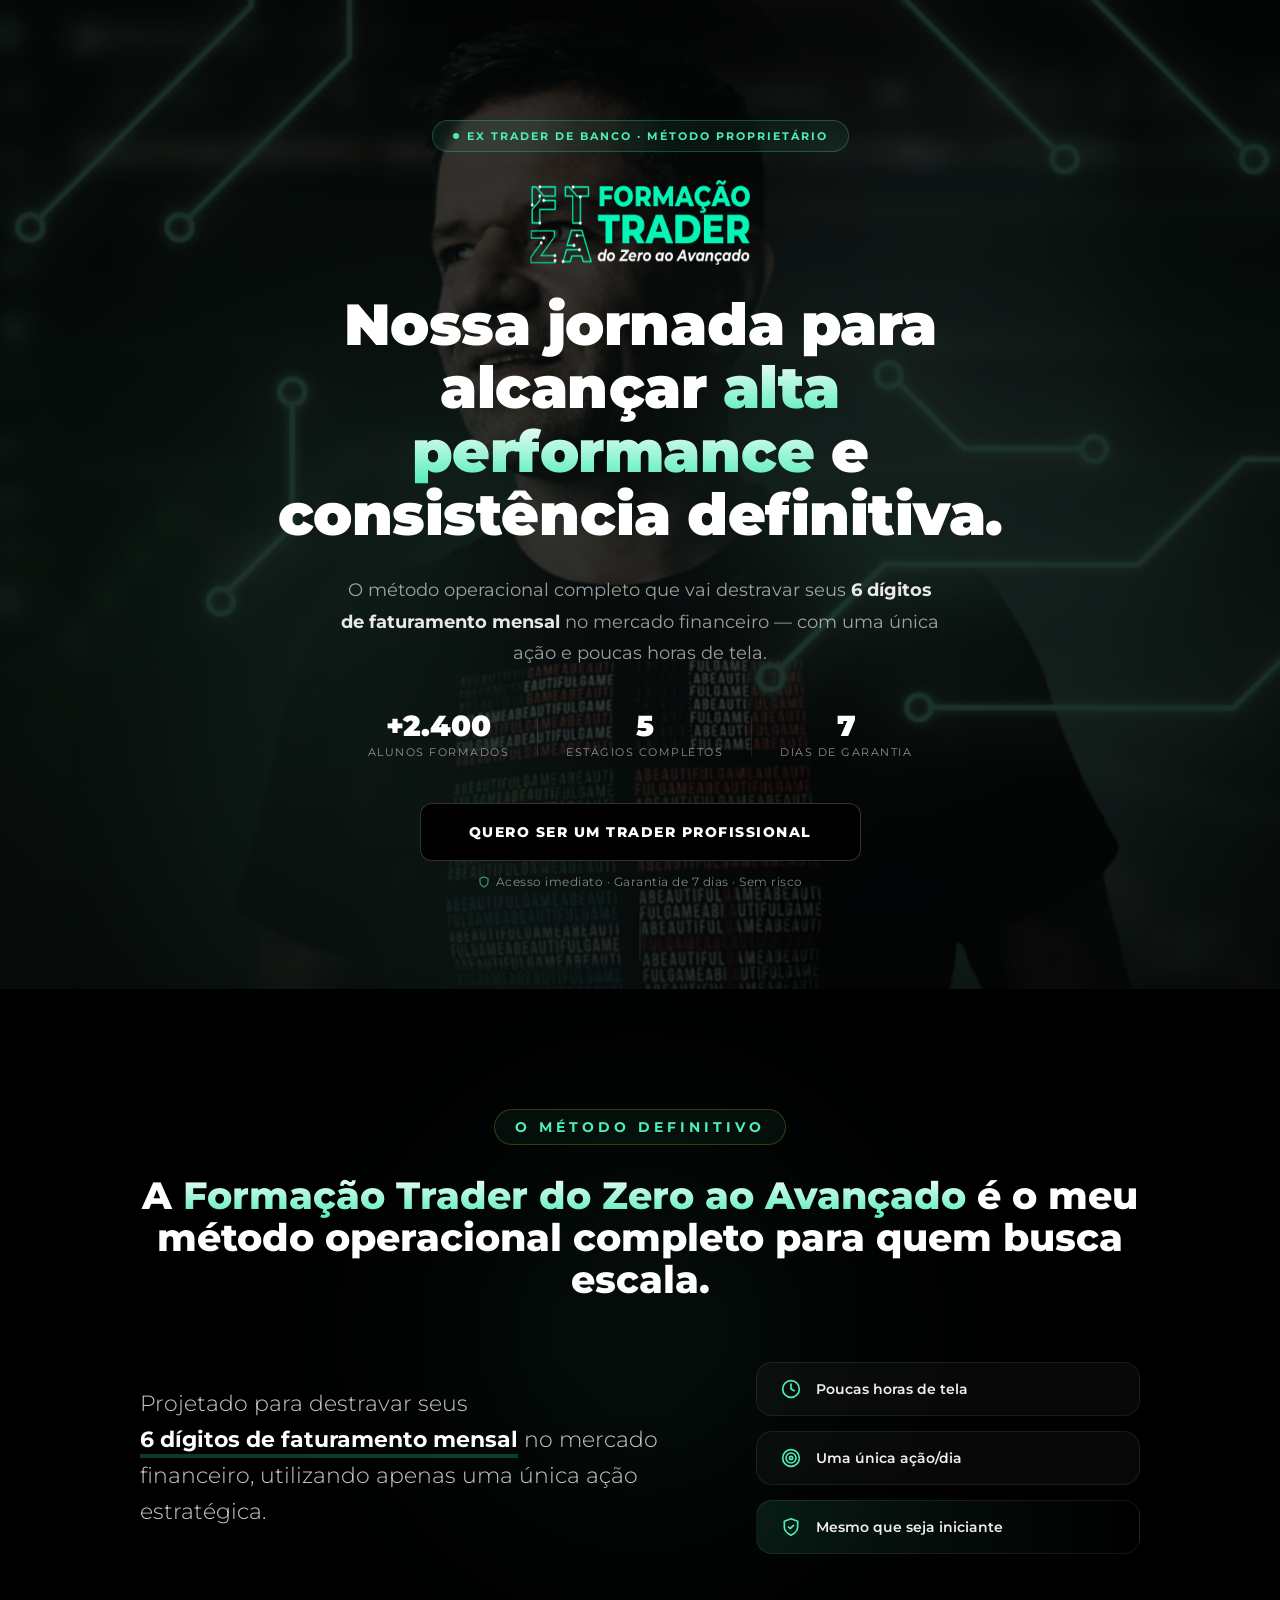
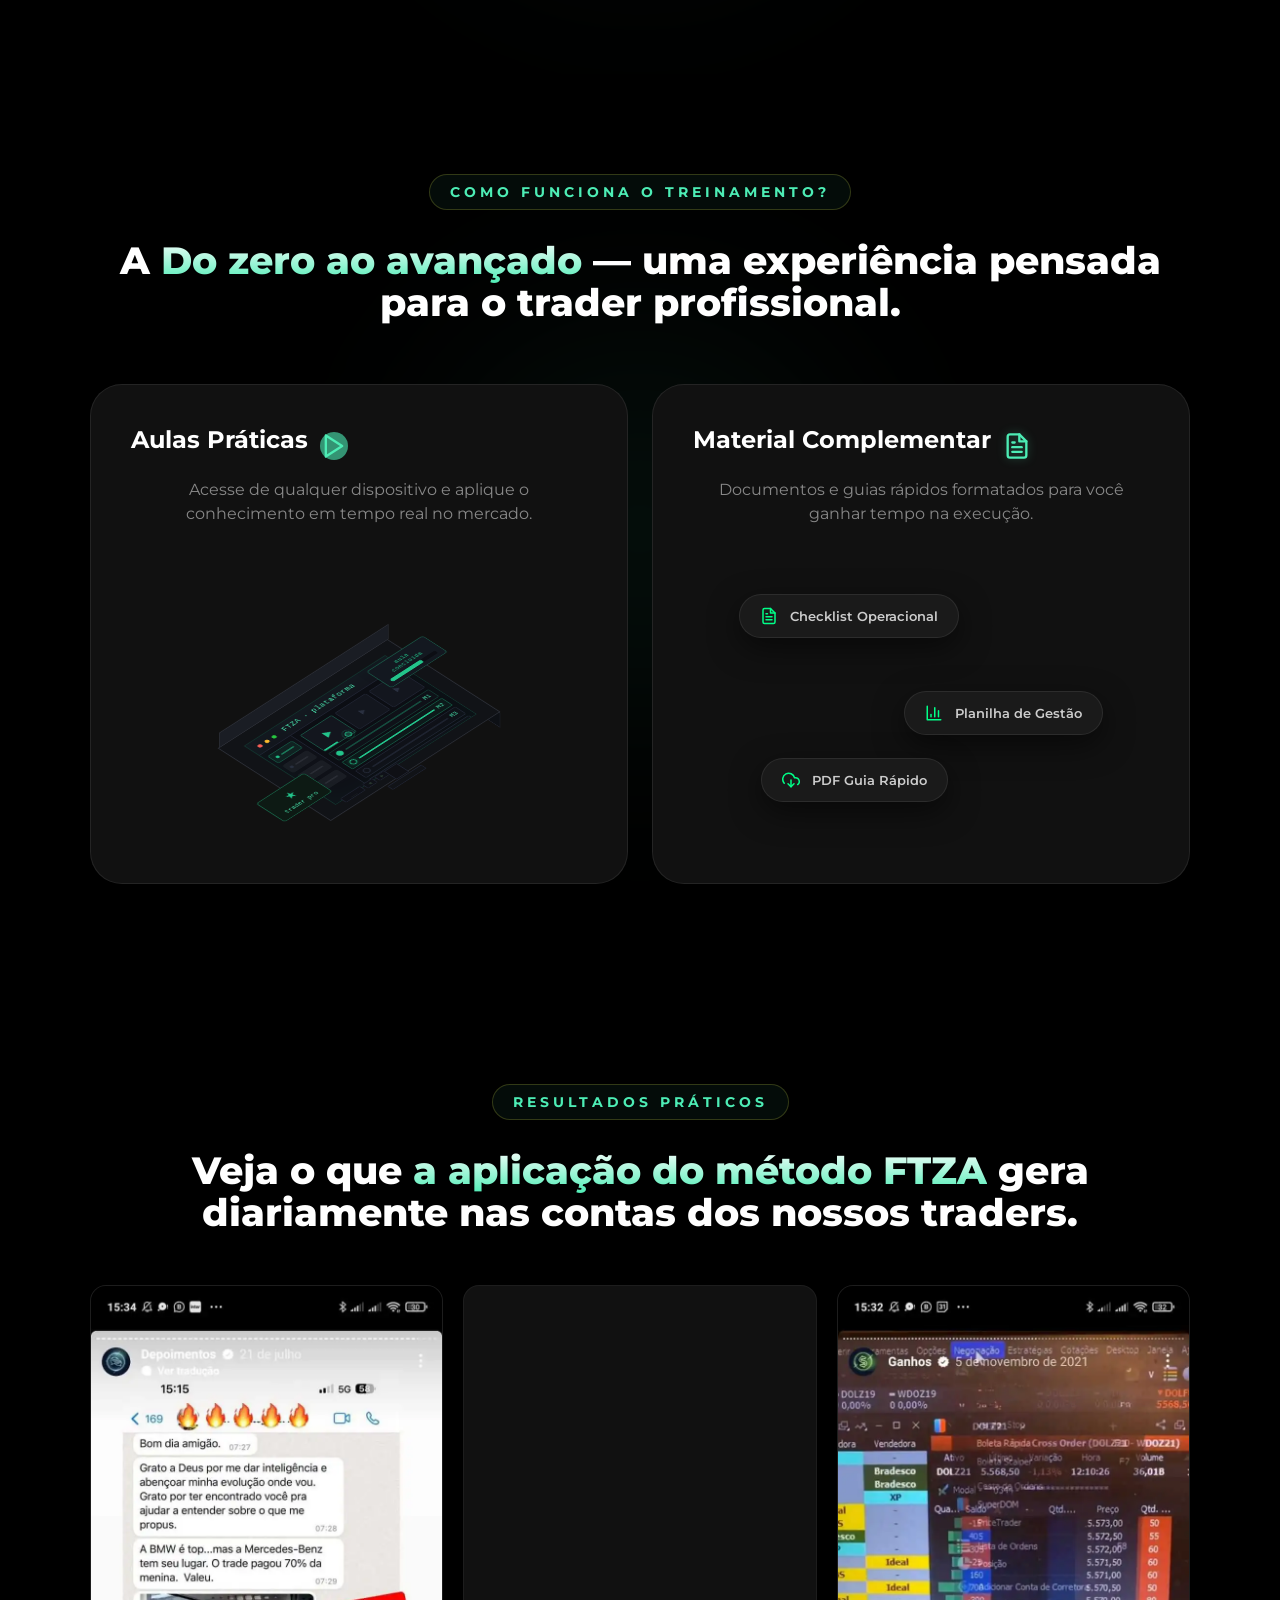
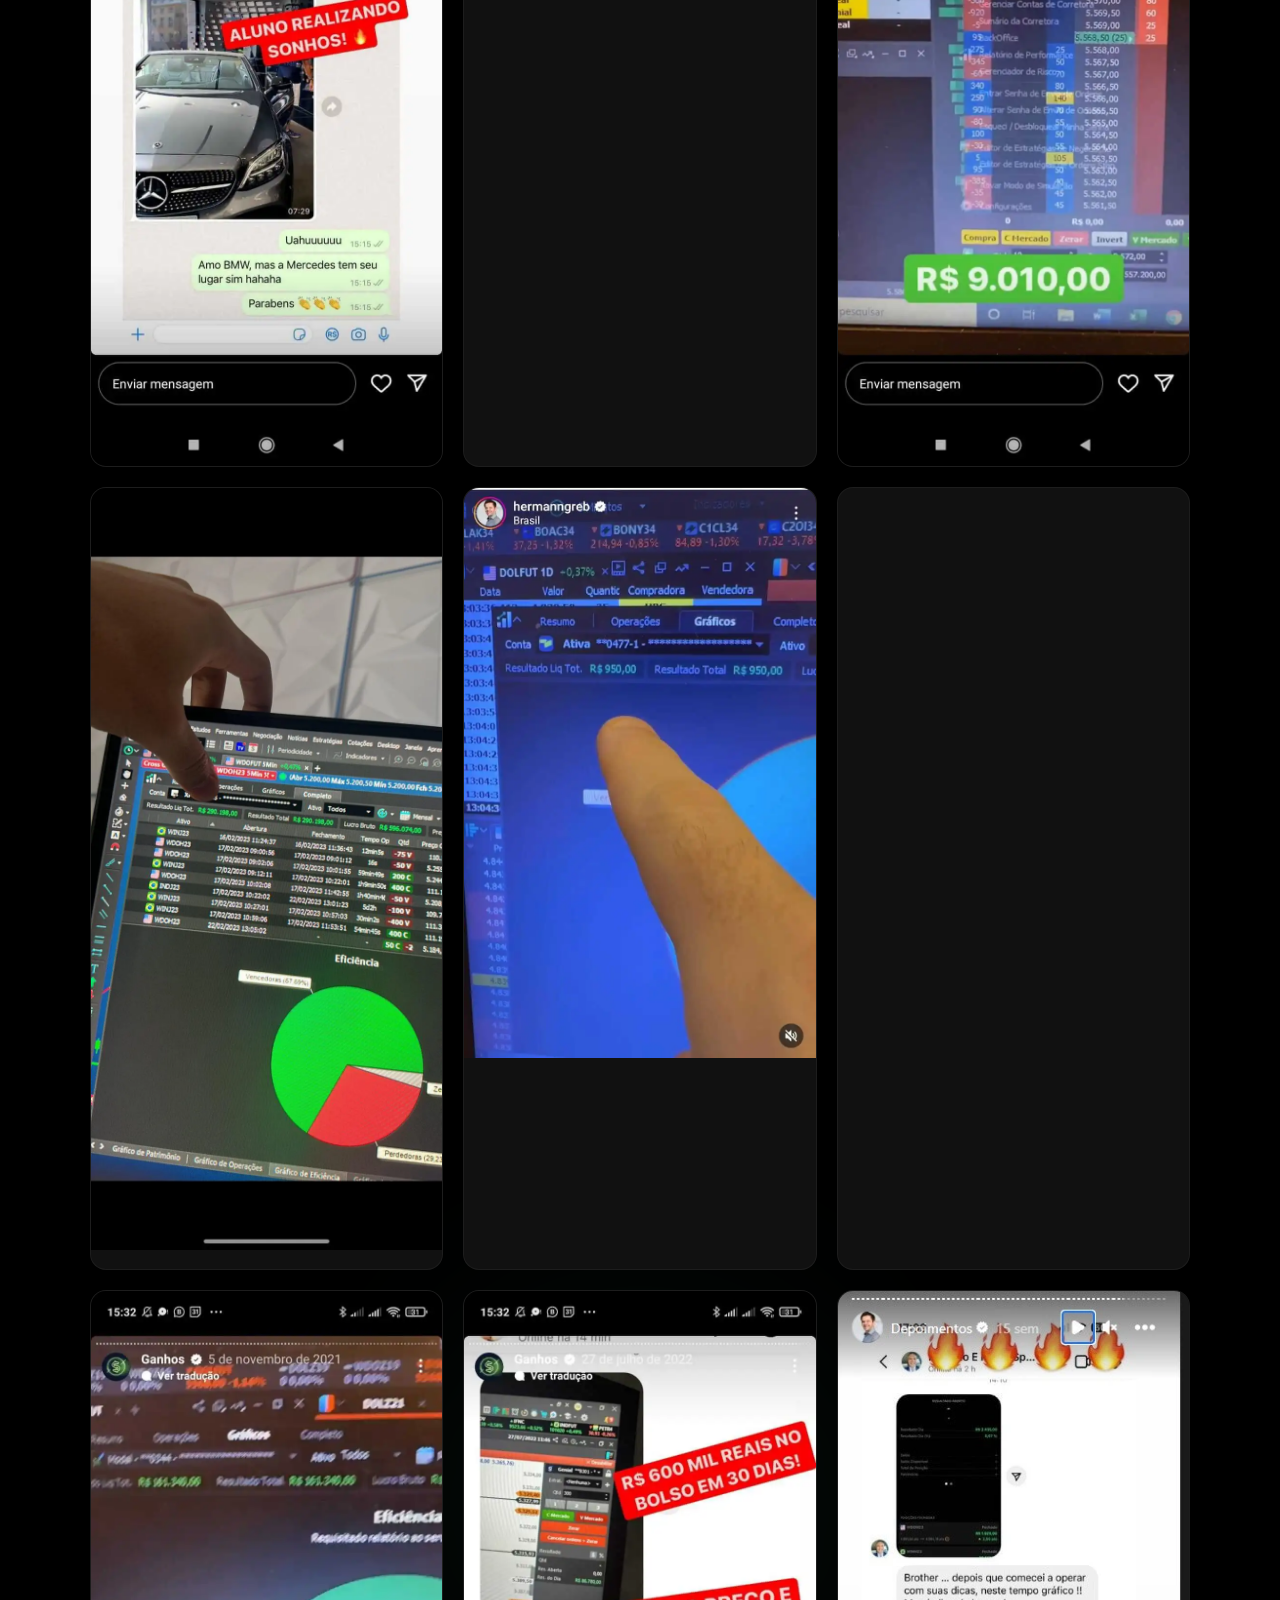
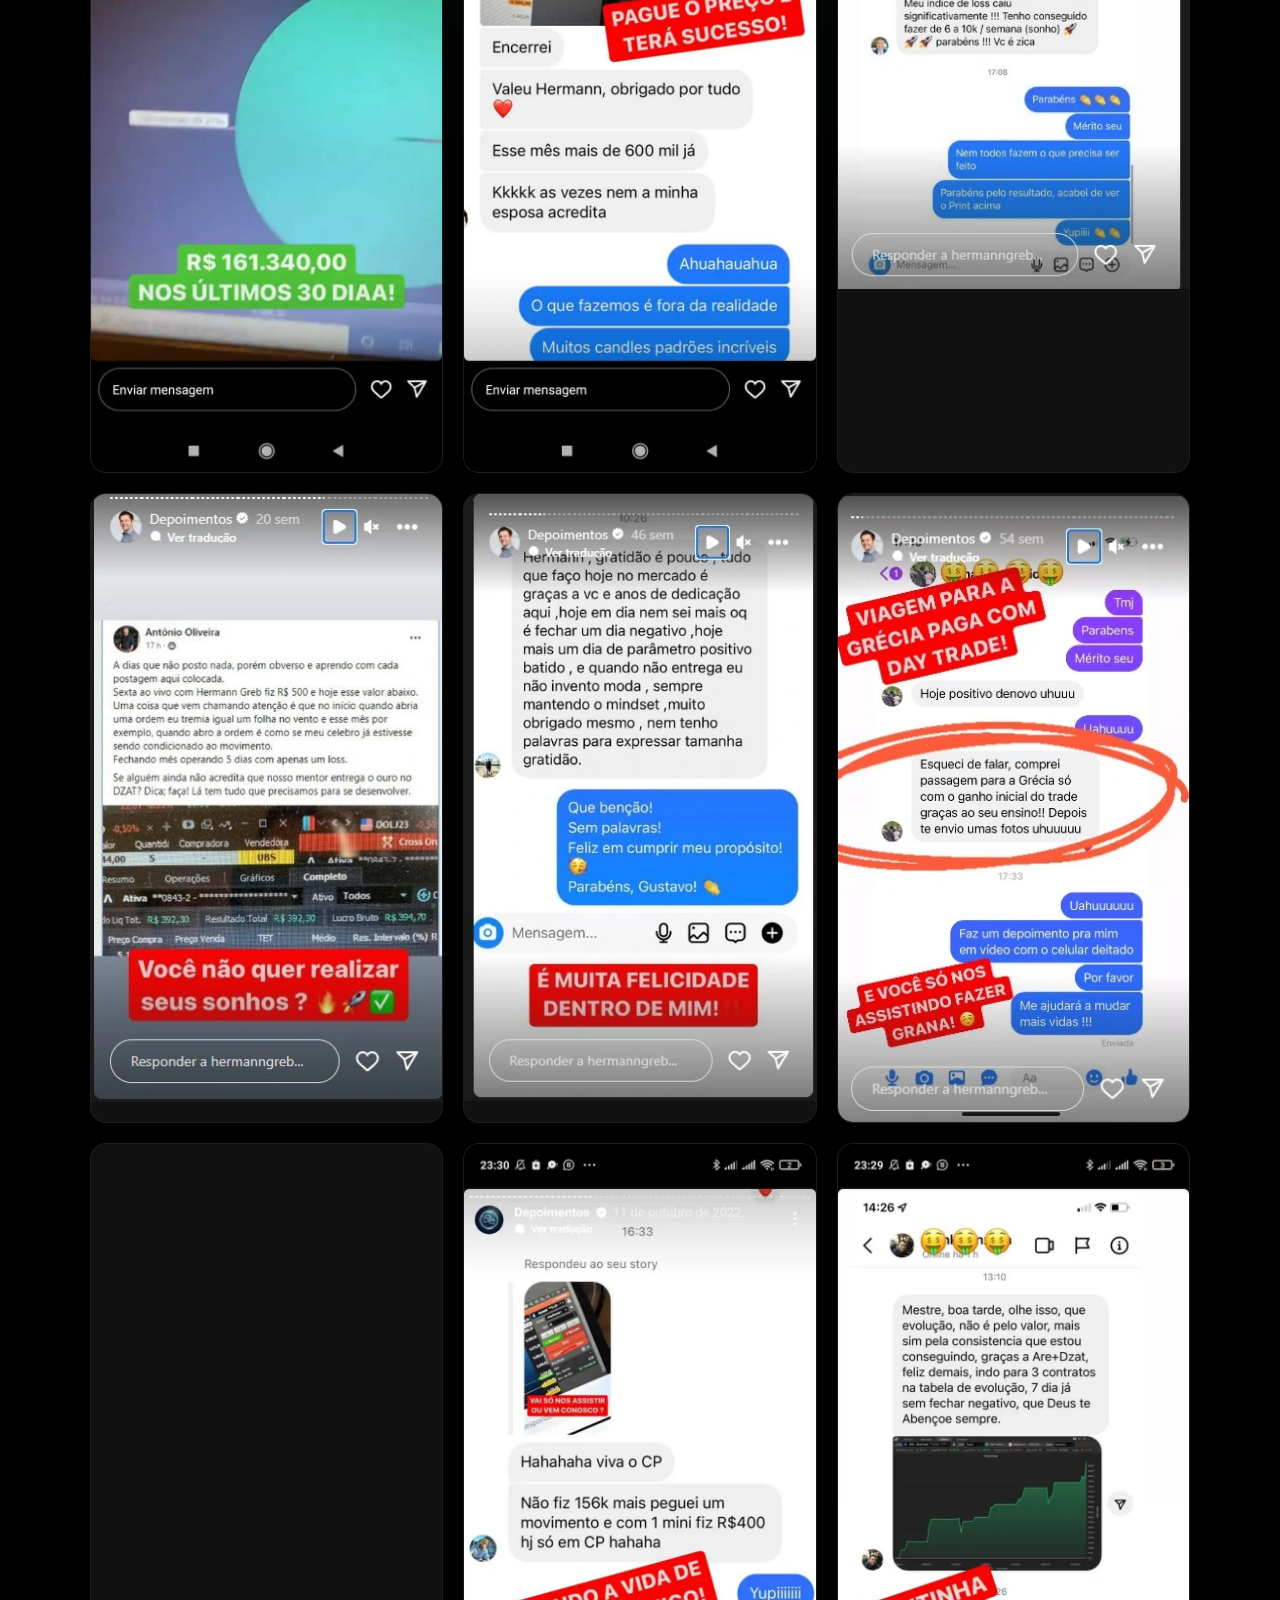
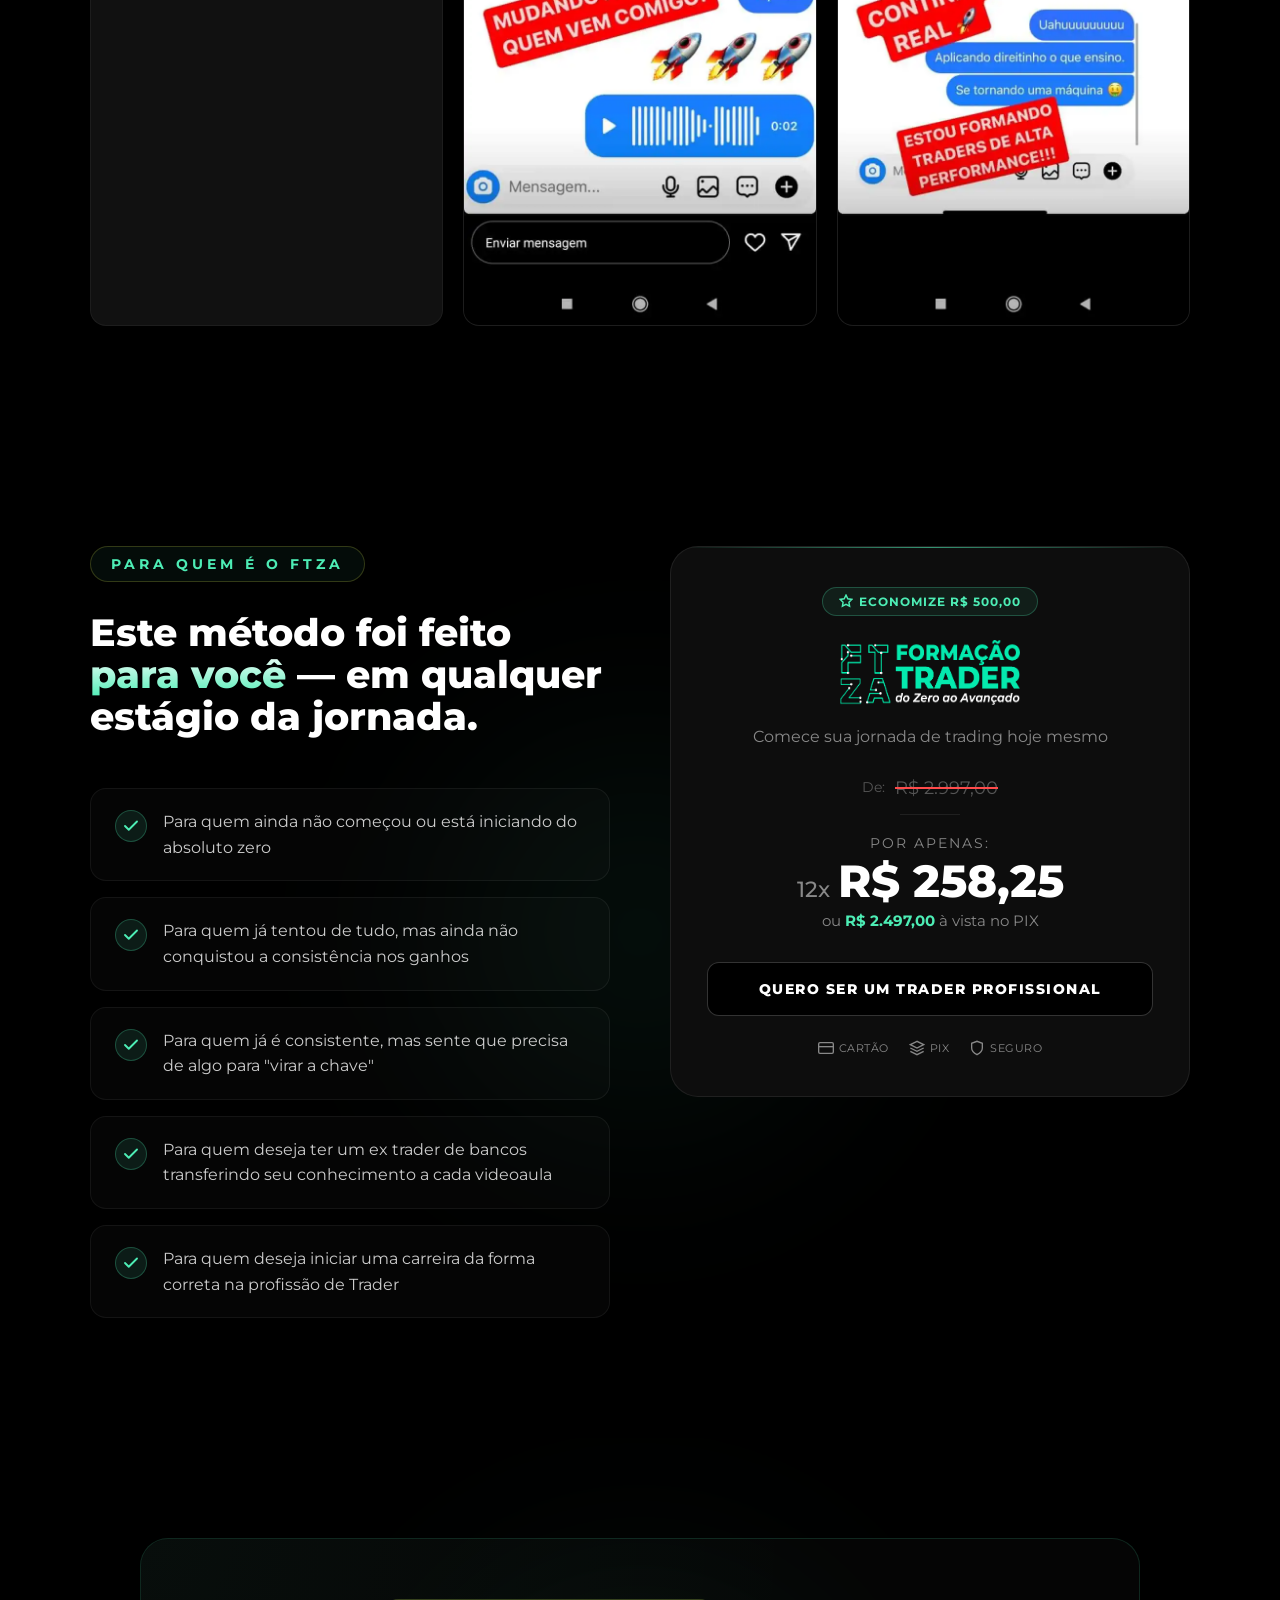
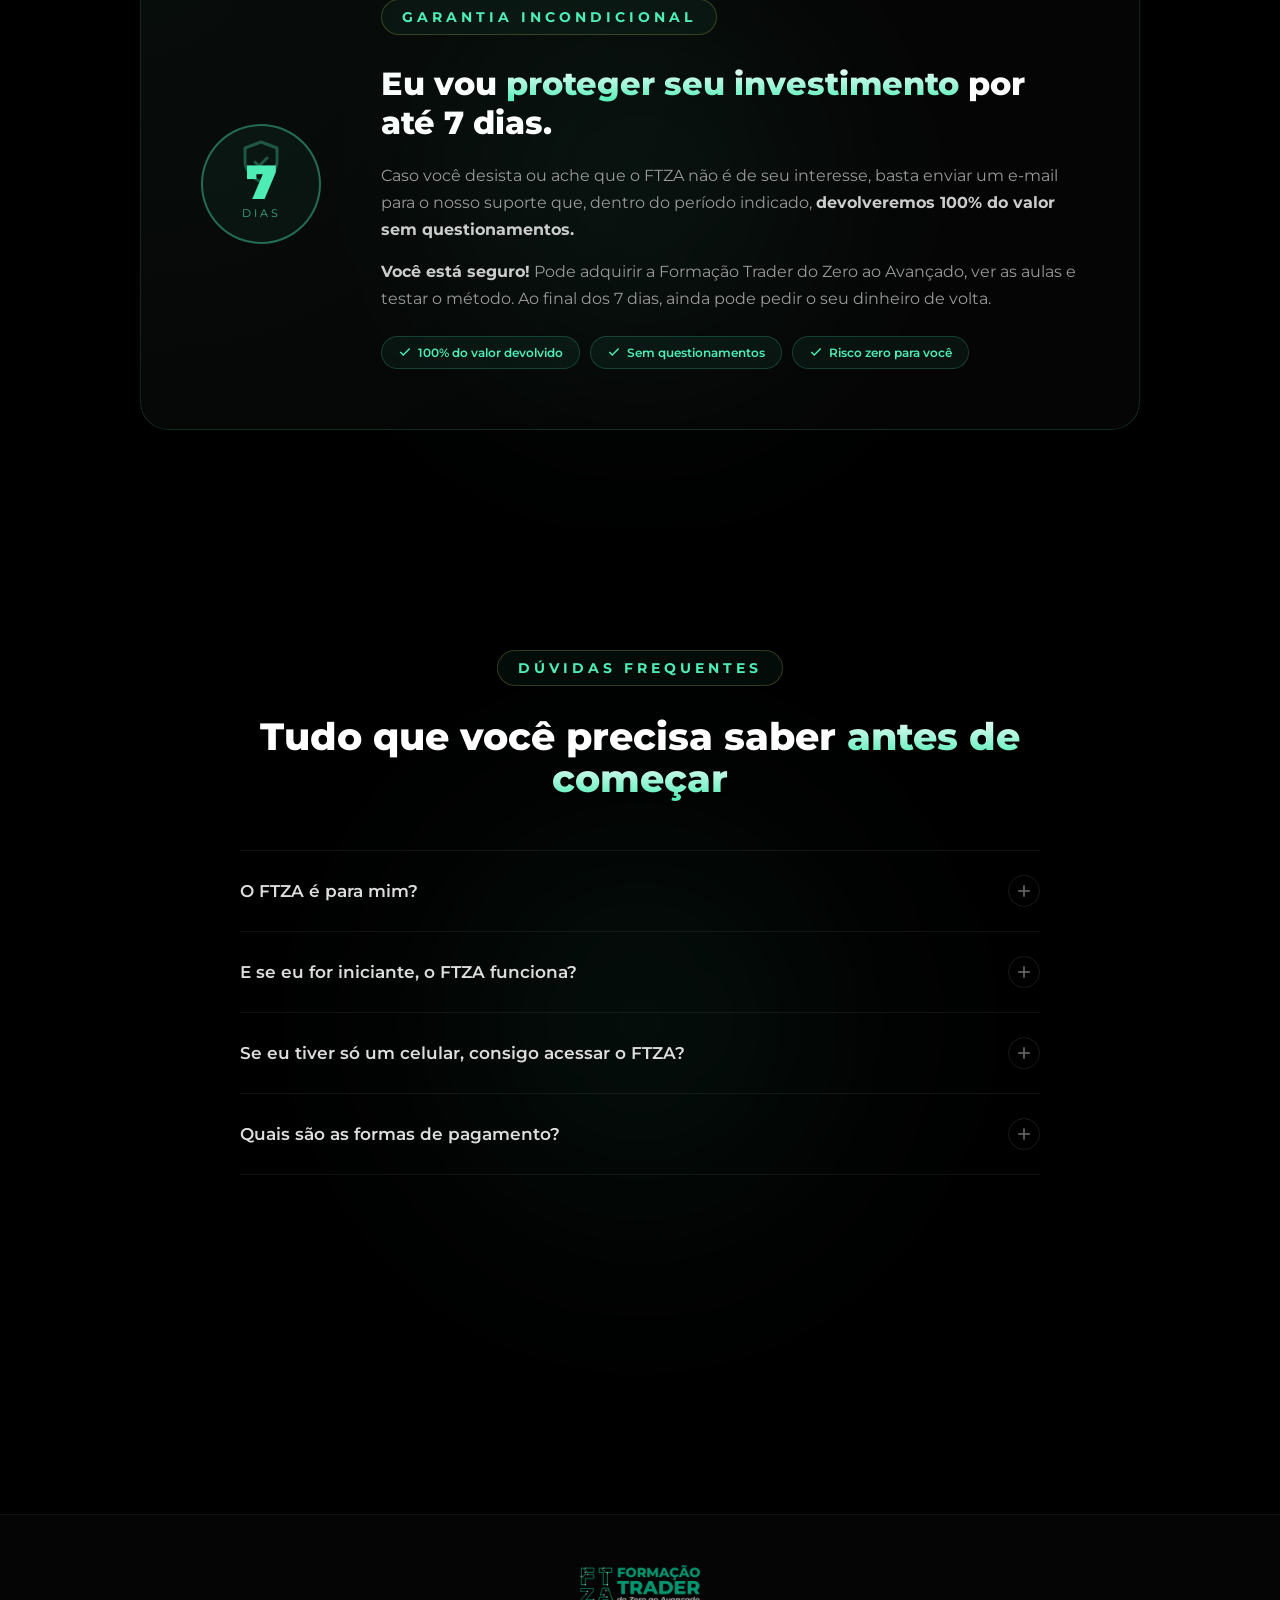
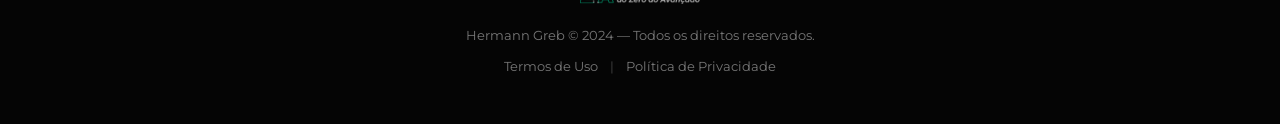
==== commit 802a01b0: "sss ffff" ====
--- a/formacao-trader-do-zero-ao-avancado/index.html
+++ b/formacao-trader-do-zero-ao-avancado/index.html
@@ -7,288 +7,1978 @@
 
   <!-- ─── SEO ──────────────────────────────────────────────────── -->
   <title>Formação Trader do Zero ao Avançado — Hermann Greb</title>
-  <meta name="description" content="O método operacional completo para destravar seus 6 dígitos de faturamento mensal no mercado financeiro. Do zero ao trader profissional com o ex-trader de banco Hermann Greb.">
+  <meta name="description"
+    content="O método operacional completo para destravar seus 6 dígitos de faturamento mensal no mercado financeiro. Do zero ao trader profissional com o ex-trader de banco Hermann Greb.">
   <link rel="canonical" href="https://hermanngreb.com.br/formacao-trader-do-zero-ao-avancado/">
 
   <!-- ─── Open Graph ───────────────────────────────────────────── -->
-  <meta property="og:type"        content="website">
-  <meta property="og:title"       content="Formação Trader do Zero ao Avançado — Hermann Greb">
-  <meta property="og:description" content="Método operacional completo para destravar seus 6 dígitos de faturamento mensal no mercado financeiro.">
-  <meta property="og:url"         content="https://hermanngreb.com.br/formacao-trader-do-zero-ao-avancado/">
-  <meta property="og:image"       content="https://hermanngreb.com.br/wp-content/uploads/2024/08/FTZA_Mobile_Oficial1-888x1024.png">
-  <meta name="twitter:card"       content="summary_large_image">
+  <meta property="og:type" content="website">
+  <meta property="og:title" content="Formação Trader do Zero ao Avançado — Hermann Greb">
+  <meta property="og:description"
+    content="Método operacional completo para destravar seus 6 dígitos de faturamento mensal no mercado financeiro.">
+  <meta property="og:url" content="https://hermanngreb.com.br/formacao-trader-do-zero-ao-avancado/">
+  <meta property="og:image"
+    content="https://hermanngreb.com.br/wp-content/uploads/2024/08/FTZA_Mobile_Oficial1-888x1024.png">
+  <meta name="twitter:card" content="summary_large_image">
 
   <!-- ─── Favicons ─────────────────────────────────────────────── -->
-  <link rel="icon"            href="imagens/cropped-FaviconPrancheta-1-32x32.jpg"  sizes="32x32">
-  <link rel="icon"            href="imagens/cropped-FaviconPrancheta-1-192x192.jpg" sizes="192x192">
-  <link rel="apple-touch-icon" href="https://hermanngreb.com.br/wp-content/uploads/2022/02/cropped-FaviconPrancheta-1-180x180.jpg">
+  <link rel="icon" href="imagens/cropped-FaviconPrancheta-1-32x32.jpg" sizes="32x32">
+  <link rel="icon" href="imagens/cropped-FaviconPrancheta-1-192x192.jpg" sizes="192x192">
+  <link rel="apple-touch-icon"
+    href="https://hermanngreb.com.br/wp-content/uploads/2022/02/cropped-FaviconPrancheta-1-180x180.jpg">
 
   <!-- ─── Preconnects (DNS/TCP antecipado para fontes) ─────────── -->
   <link rel="preconnect" href="https://fonts.googleapis.com">
   <link rel="preconnect" href="https://fonts.gstatic.com" crossorigin>
 
   <!-- ─── Preload da imagem hero (LCP crítico) ─────────────────── -->
-  <!--
-    IMPORTANTE: quando converter a imagem para WebP, troque a linha abaixo:
-      -->
-  <link rel="preload" as="image" href="imagens/FTZA_Mobile_Oficial1-888x1024.webp" type="image/webp" fetchpriority="high">
+
+  <link rel="preload" as="image" href="imagens/FTZA_Mobile_Oficial1-888x1024.avif" fetchpriority="high">
 
   <!-- ─── Fontes: carregamento assíncrono (não bloqueia render) ── -->
   <link rel="preload" as="style"
     href="https://fonts.googleapis.com/css2?family=Montserrat:wght@300;400;500;600;700;800;900&display=swap"
     onload="this.onload=null;this.rel='stylesheet'">
   <noscript>
-    <link rel="stylesheet" href="https://fonts.googleapis.com/css2?family=Montserrat:wght@300;400;500;600;700;800;900&display=swap">
+    <link rel="stylesheet"
+      href="https://fonts.googleapis.com/css2?family=Montserrat:wght@300;400;500;600;700;800;900&display=swap">
   </noscript>
 
   <!-- ─── CSS INLINE (elimina request render-blocking) ─────────── -->
-  <!--
-    Para manutenção: edite o arquivo style.css e cole o conteúdo aqui.
-    Manter inline garante que o browser não precise de um round-trip extra.
-  -->
+
   <style>
-:root{--green:#4DEDB5;--green-light:#23c48b;--green-alt:#00ff88;--red-alert:#ff5252;--bg-black:#000000;--bg-dark:#0a0a0a;--card-bg:#111111;--card-bg-2:#161616;--text-white:#ffffff;--text-light:#cccccc;--text-muted:#888888;--text-dim:#555555;--border:rgba(255,255,255,0.08);--border-green:rgba(77,237,181,0.2);--font-main:'Montserrat',system-ui,-apple-system,'Segoe UI',sans-serif;--ease-smooth:cubic-bezier(0.2,0.8,0.2,1)}
-*,*::before,*::after{box-sizing:border-box;margin:0;padding:0}
-html{scroll-behavior:smooth}
-body{background-color:var(--bg-black);color:var(--text-white);font-family:var(--font-main);-webkit-font-smoothing:antialiased}
-img{max-width:100%;display:block}
-ul,ol{list-style:none;padding:0}
-.container{max-width:1100px;margin:0 auto;position:relative;z-index:2}
-.eyebrow{display:inline-block;color:var(--green);font-size:14px;font-weight:700;letter-spacing:4px;text-transform:uppercase;padding:8px 20px;margin-bottom:30px;border:1px solid rgba(234,237,77,0.2);border-radius:100px;background:rgba(77,237,181,0.05)}
-.section-title{font-family:var(--font-main);font-size:clamp(1.8rem,3vw,3rem);font-weight:800;line-height:1.1;color:var(--text-white);margin-bottom:50px}
-.text-gradient{background:linear-gradient(180deg,#ffffff 0%,var(--green) 100%);-webkit-background-clip:text;-webkit-text-fill-color:transparent;background-clip:text}
-.btn-cta{display:block;width:100%;background:var(--bg-black);color:var(--text-white);border:1px solid rgba(255,255,255,0.2);border-radius:12px;padding:18px 24px;font-family:var(--font-main);font-size:0.85rem;font-weight:800;letter-spacing:1.5px;text-transform:uppercase;text-decoration:none;text-align:center;cursor:pointer;transition:all 0.3s ease;animation:pulsar 2.5s ease-in-out infinite;margin-bottom:24px}
-.btn-cta:hover{background:var(--green);color:var(--bg-black);border-color:var(--green);transform:translateY(-3px);box-shadow:0 12px 30px rgba(77,237,181,0.25);animation:none}
-@keyframes pulsar{0%,100%{transform:scale(1)}50%{transform:scale(1.02)}}
-.reveal-up{opacity:0;transform:translateY(30px);transition:opacity 0.7s ease,transform 0.7s var(--ease-smooth)}
-.reveal-left{opacity:0;transform:translateX(-30px);transition:opacity 0.7s ease,transform 0.7s var(--ease-smooth)}
-.reveal-right{opacity:0;transform:translateX(30px);transition:opacity 0.7s ease,transform 0.7s var(--ease-smooth)}
-.reveal-up.show,.reveal-left.show,.reveal-right.show{opacity:1;transform:translate(0,0)}
-.delay-1{transition-delay:0.1s}.delay-2{transition-delay:0.2s}.delay-3{transition-delay:0.3s}.delay-4{transition-delay:0.4s}.delay-5{transition-delay:0.5s}.delay-6{transition-delay:0.6s}
-.glow-bg{position:absolute;top:50%;left:50%;transform:translate(-50%,-50%);width:600px;height:600px;background:radial-gradient(circle,rgba(77,237,181,0.08) 0%,transparent 70%);filter:blur(80px);z-index:1;pointer-events:none}
-.hero-section{position:relative;min-height:100vh;display:flex;align-items:center;justify-content:center;overflow:hidden;background:var(--bg-black)}
-.hero-bg{position:absolute;inset:0;z-index:0}
-.hero-bg img{width:100%;height:100%;object-fit:cover;object-position:center top;filter:saturate(0.6)}
-.hero-overlay{position:absolute;inset:0;background:rgba(0,0,0,0.72)}
-.hero-overlay-vignette{position:absolute;inset:0;background:radial-gradient(ellipse 80% 70% at 50% 50%,transparent 0%,rgba(0,0,0,0.21) 100%)}
-.hero-content{position:relative;z-index:2;text-align:center;display:flex;flex-direction:column;align-items:center;max-width:820px;padding:120px 24px 100px;width:100%}
-.hero-eyebrow{margin-bottom:28px}
-.hero-badge{display:inline-flex;align-items:center;gap:8px;background:rgba(77,237,181,0.07);border:1px solid rgba(77,237,181,0.25);color:var(--green);font-family:var(--font-main);font-size:11px;font-weight:700;letter-spacing:2px;text-transform:uppercase;padding:8px 20px;border-radius:100px;backdrop-filter:blur(4px);-webkit-backdrop-filter:blur(4px)}
-.hero-badge-dot{width:6px;height:6px;border-radius:50%;background:var(--green);flex-shrink:0;animation:pulse-dot 2s ease-in-out infinite}
-@keyframes pulse-dot{0%,100%{opacity:1;transform:scale(1)}50%{opacity:0.4;transform:scale(1.5)}}
-.hero-logo-wrap{margin-bottom:28px}
-.hero-logo-wrap img{max-width:220px;filter:brightness(1.15);margin:0 auto}
-.hero-title{font-family:var(--font-main);font-size:clamp(2rem,4.5vw,3.6rem);font-weight:900;color:var(--text-white);line-height:1.1;letter-spacing:-0.5px;margin:0 0 28px;opacity:0;filter:blur(5px);transform:scale(0.97);animation:hero-title-in 1s ease-in-out forwards 0.4s}
-@keyframes hero-title-in{to{opacity:1;filter:blur(0);transform:scale(1)}}
-.hero-sub{font-size:clamp(1rem,1.5vw,1.15rem);color:rgba(255,255,255,0.6);line-height:1.7;margin:0 0 44px;max-width:600px}
-.hero-sub strong{color:rgba(255,255,255,0.9);font-weight:700}
-.hero-stats{display:flex;align-items:center;justify-content:center;gap:28px;margin-bottom:44px;flex-wrap:wrap}
-.hero-stat{display:flex;flex-direction:column;align-items:center;gap:4px}
-.hero-stat-num{font-size:1.8rem;font-weight:900;color:var(--text-white);line-height:1}
-.hero-stat-label{font-size:0.68rem;color:rgba(255,255,255,0.55);text-transform:uppercase;letter-spacing:1.5px}
-.hero-stat-divider{width:1px;height:40px;background:rgba(255,255,255,0.1);flex-shrink:0}
-.hero-cta-wrap{display:flex;flex-direction:column;align-items:center;gap:14px;width:100%}
-.hero-cta{width:auto;max-width:480px;padding:20px 48px;margin-bottom:0}
-.hero-cta-note{display:flex;align-items:center;justify-content:center;gap:6px;font-size:0.72rem;color:rgba(255,255,255,0.5);letter-spacing:0.5px}
-.hero-cta-note svg{color:var(--green);opacity:0.6;flex-shrink:0}
-.hero-scroll-hint{position:absolute;bottom:28px;left:50%;transform:translateX(-50%);z-index:2}
-.scroll-line{width:1px;height:48px;background:rgba(77,237,181,0.15);margin:0 auto;position:relative;overflow:hidden;border-radius:1px}
-.scroll-line::after{content:'';position:absolute;top:-100%;left:0;width:100%;height:100%;background:linear-gradient(to bottom,transparent,var(--green));animation:scroll-drop 2s ease-in-out infinite}
-@keyframes scroll-drop{0%{top:-100%}100%{top:100%}}
-.ftza-concept{background-color:var(--bg-black);padding:120px 20px;position:relative;overflow:hidden;text-align:center}
-.ftza-concept .container{max-width:1000px}
-.ftza-concept h2{font-size:clamp(2rem,3vw,3.5rem);font-weight:800;line-height:1.1;color:var(--text-white);margin-bottom:50px}
-.definition-grid{display:grid;grid-template-columns:1.2fr 0.8fr;gap:40px;align-items:center;text-align:left;margin-top:60px}
-.main-promise p{font-size:1.4rem;line-height:1.6;color:var(--text-light);font-weight:300}
-.highlight{color:var(--text-white);font-weight:700;display:inline-block;position:relative}
-.highlight::after{content:'';position:absolute;bottom:0;left:0;width:100%;height:4px;background:var(--green-light);opacity:0.3}
-.benefit-pills{display:flex;flex-direction:column;gap:15px}
-.pill{background:rgba(255,255,255,0.03);border:1px solid rgba(255,255,255,0.08);padding:16px 24px;border-radius:16px;display:flex;align-items:center;gap:15px;cursor:pointer;transition:all 0.3s ease;animation:float-pill 5s ease-in-out infinite}
-.pill:nth-child(2){animation-duration:6s}.pill:nth-child(3){animation-duration:5.5s}
-@keyframes float-pill{0%,100%{transform:translateY(0)}50%{transform:translateY(-5px)}}
-.pill:hover{background:rgba(77,237,181,0.05);border-color:var(--green);transform:translateX(10px);animation:none}
-.highlight-pill{background:linear-gradient(90deg,rgba(77,237,181,0.1) 0%,transparent 100%)}
-.pill .icone-hightlight-pill{color:var(--green);width:20px;flex-shrink:0;display:flex;align-items:center}
-.pill span{font-size:14px;font-weight:600;color:#eee}
-.etery-section{background-color:var(--bg-black);color:var(--text-white);padding:100px 20px;position:relative;overflow:hidden;text-align:center}
-.etery-grid{display:grid;grid-template-columns:1fr 1fr;gap:24px;margin-top:60px}
-.etery-card{background:var(--card-bg);border:1px solid var(--border);border-radius:32px;padding:40px;overflow:hidden;display:flex;flex-direction:column;height:500px;transition:border-color 0.3s ease}
-.etery-card:hover{border-color:rgba(0,255,136,0.3)}
-.card-info h3{font-size:24px;margin-bottom:12px}
-.card-info p{color:var(--text-muted);line-height:1.5;margin-bottom:40px}
-.title-wrapper{display:flex;align-items:center;gap:12px;margin-bottom:12px}
-.icon-animated{position:relative;width:28px;height:28px;color:var(--green);display:flex;align-items:center;justify-content:center}
-.icon-animated svg{width:100%;height:100%;z-index:2}
-.pulse .ping{position:absolute;width:100%;height:100%;background-color:var(--green);border-radius:50%;opacity:0.6;z-index:1;animation:icon-ping 2s cubic-bezier(0,0,0.2,1) infinite}
-@keyframes icon-ping{75%,100%{transform:scale(2);opacity:0}}
-.float{animation:icon-float 3s ease-in-out infinite;filter:drop-shadow(0 0 5px rgba(77,237,181,0.3))}
-@keyframes icon-float{0%,100%{transform:translateY(0)}50%{transform:translateY(-5px)}}
-.etery-card:hover .icon-animated{color:var(--green-alt);transform:scale(1.1);transition:all 0.3s ease}
-.etery-card:hover .float{filter:drop-shadow(0 0 8px rgba(0,255,136,0.6))}
-.mockup-container{flex-grow:1;position:relative;display:flex;justify-content:center;align-items:flex-end}
-.center-items{align-items:center}
-.iso-scene{width:100%;display:flex;align-items:center;justify-content:center;padding:24px 0 8px;overflow:hidden}
-.iso-world{position:relative;width:320px;height:280px;transform-style:preserve-3d}
-.iso{transform:rotateX(50deg) rotateZ(-45deg);transform-style:preserve-3d;position:relative;width:100%;height:100%}
-.base{position:absolute;width:240px;height:160px;background:#111317;border:1px solid #2a2d35;left:40px;top:60px;transform-style:preserve-3d}
-.base::before{content:'';position:absolute;width:240px;height:20px;background:#1a1d24;border:1px solid #2a2d35;top:-20px;left:0;transform:rotateX(-90deg);transform-origin:bottom}
-.base::after{content:'';position:absolute;width:20px;height:160px;background:#0d1015;border:1px solid #222530;right:-20px;top:0;transform:rotateY(90deg);transform-origin:left}
-.screen-wrap{position:absolute;width:200px;height:130px;left:20px;top:15px;transform-style:preserve-3d}
-.monitor{position:absolute;width:200px;height:130px;background:#0c0e14;border:1.5px solid #23c48b33;left:0;top:0;overflow:hidden}
-.monitor::before{content:'';position:absolute;inset:0;box-shadow:inset 0 0 30px #23c48b0a}
-.topbar{display:flex;align-items:center;gap:5px;padding:5px 8px;background:#13161e;border-bottom:1px solid #1e2230}
-.dot{width:5px;height:5px;border-radius:50%}
-.d1{background:#ff5f57}.d2{background:#febc2e}.d3{background:#28c840}
-.topbar-title{font-size:9px;color:var(--green);font-family:monospace;margin-left:6px;letter-spacing:.5px}
-.monitor-body{display:flex;height:calc(100% - 20px)}
-.sidebar{width:44px;background:#0f1118;border-right:1px solid #1e2230;padding:6px 4px;display:flex;flex-direction:column;gap:5px}
-.nav-item{height:16px;border-radius:3px;background:#1a1d24;display:flex;align-items:center;padding:0 4px;gap:3px}
-.nav-item.active{background:#23c48b18;border:1px solid #23c48b44}
-.nav-dot{width:4px;height:4px;border-radius:50%;background:var(--green-light)}
-.nav-line{width:18px;height:2px;border-radius:1px;background:#2a2d35}
-.nav-item.active .nav-line{background:#23c48b88}
-.content{flex:1;padding:6px;display:flex;flex-direction:column;gap:4px}
-.thumb-row{display:flex;gap:4px}
-.thumb{flex:1;height:36px;background:#13161e;border:1px solid #1e2230;border-radius:2px;position:relative;overflow:hidden;display:flex;align-items:center;justify-content:center}
-.thumb.active{border-color:#23c48b55}
-.play-tri{width:0;height:0;border-top:5px solid transparent;border-bottom:5px solid transparent;border-left:8px solid var(--green-light);position:relative;z-index:1}
-.thumb:not(.active) .play-tri{border-left:6px solid #2a3040;border-top:4px solid transparent;border-bottom:4px solid transparent}
-.thumb.active::after{content:'';position:absolute;bottom:0;left:0;height:2px;width:45%;background:var(--green-light)}
-.module-list{display:flex;flex-direction:column;gap:3px}
-.module-row{display:flex;align-items:center;gap:4px;padding:3px 4px;border-radius:2px;background:#0f1118;border:1px solid #1e2230}
-.module-row.done{border-color:#23c48b33}.module-row.active-mod{background:#23c48b0f;border-color:#23c48b55}
-.check-circle{width:8px;height:8px;border-radius:50%;border:1px solid #2a3040;flex-shrink:0}
-.check-circle.done-c{background:var(--green-light);border-color:var(--green-light)}
-.check-circle.active-c{border-color:var(--green-light);box-shadow:0 0 4px #23c48b55}
-.mod-bar{height:2px;border-radius:1px;flex:1}
-.mod-bar.done-b{background:#23c48b55}.mod-bar.active-b{background:var(--green-light)}.mod-bar.lock-b{background:#1e2230}
-.mod-label{font-size:7px;font-family:monospace;color:var(--green);letter-spacing:.3px;flex-shrink:0}
-.stats-strip{display:flex;gap:3px;margin-top:auto}
-.stat-pill{flex:1;background:#13161e;border:1px solid #1e2230;border-radius:2px;padding:2px 3px;text-align:center}
-.stat-num{font-size:8px;font-family:monospace;color:var(--green-light);display:block;font-weight:700}
-.stat-lbl{font-size:6px;color:#3d4455;font-family:monospace;display:block}
-.monitor-side{position:absolute;width:12px;height:130px;background:#09090f;border:1px solid #1a1d24;right:-12px;top:0;transform:rotateY(90deg);transform-origin:left;border-left:none}
-.monitor-bottom{position:absolute;width:200px;height:12px;background:#0d0f14;border:1px solid #1a1d24;bottom:-12px;left:0;transform:rotateX(-90deg);transform-origin:top;border-top:none}
-.stand-neck{position:absolute;width:18px;height:18px;background:#0f1015;border:1px solid #1e2230;left:91px;top:142px}
-.stand-neck::after{content:'';position:absolute;width:48px;height:8px;background:#111317;border:1px solid #1e2230;left:-15px;top:18px;border-radius:1px}
-.notif{position:absolute;width:80px;padding:5px 7px;background:#131820;border:1px solid #23c48b55;border-radius:4px;right:-30px;top:20px;animation:notif-float 3s ease-in-out infinite}
-@keyframes notif-float{0%,100%{transform:translateY(0)}50%{transform:translateY(-6px)}}
-.notif-label{font-size:7px;color:var(--green-light);font-family:monospace;display:block;margin-bottom:3px;letter-spacing:.4px}
-.notif-bar-wrap{background:#0c0e14;border-radius:2px;height:5px;overflow:hidden}
-.notif-bar{height:100%;width:68%;background:var(--green-light);border-radius:2px}
-.badge-card{position:absolute;width:68px;padding:5px 7px;background:#0d1a14;border:1px solid #23c48b66;border-radius:4px;left:-35px;bottom:30px;animation:badge-float 4s ease-in-out infinite .8s}
-@keyframes badge-float{0%,100%{transform:translateY(0)}50%{transform:translateY(-5px)}}
-.badge-icon{font-size:14px;display:block;text-align:center;line-height:1.4;color:var(--green-light)}
-.badge-text{font-size:7px;color:var(--green);font-family:monospace;text-align:center;display:block;margin-top:1px;letter-spacing:.3px}
-.cursor-dot{width:8px;height:8px;border-radius:50%;border:1.5px solid var(--green-light);background:#23c48b44;position:absolute;top:56px;left:82px;animation:cursor-move 4s ease-in-out infinite}
-@keyframes cursor-move{0%,100%{top:56px;left:82px}30%{top:80px;left:100px}60%{top:68px;left:60px}}
-.cursor-dot::after{content:'';position:absolute;inset:-4px;border-radius:50%;border:1px solid #23c48b44;animation:ping 2s ease-out infinite}
-@keyframes ping{0%{transform:scale(1);opacity:.7}100%{transform:scale(2.2);opacity:0}}
-.keyboard{position:absolute;bottom:8px;left:30px;display:flex;gap:3px}
-.key{width:14px;height:9px;background:#0f1118;border:1px solid #1e2230;border-radius:1.5px;display:flex;align-items:center;justify-content:center}
-.key span{font-size:5px;color:#2a3a30;font-family:monospace}
-.floating-widget{position:absolute;background:#1a1a1a;border:1px solid var(--border);padding:12px 20px;border-radius:100px;display:flex;align-items:center;gap:12px;box-shadow:0 10px 30px rgba(0,0,0,0.5);animation:float-widget 4s ease-in-out infinite}
-.floating-widget svg{color:var(--green-alt);width:18px;height:18px;flex-shrink:0}
-.floating-widget span{font-size:13px;font-weight:600;color:var(--text-light);white-space:nowrap}
-.w-1{top:10%;left:10%;animation-delay:0s}.w-2{top:45%;right:10%;animation-delay:0.5s}.w-3{bottom:15%;left:15%;animation-delay:1s}
-@keyframes float-widget{0%,100%{transform:translateY(0)}50%{transform:translateY(-15px)}}
-.resultados-praticos{background:var(--bg-black);padding:100px 20px;position:relative;overflow:hidden;text-align:center}
-.results-grid{display:grid;grid-template-columns:repeat(auto-fill,minmax(280px,1fr));gap:20px;margin-top:50px}
-.result-item{background:#111;border-radius:16px;overflow:hidden;border:1px solid rgba(255,255,255,0.05);opacity:0;transform:translateY(40px) scale(0.95);transition:all 0.8s var(--ease-smooth)}
-.result-item.show{opacity:1;transform:translateY(0) scale(1)}
-.result-item img{width:100%;height:auto;display:block;transition:transform 0.5s ease}
-.result-item:hover img{transform:scale(1.08)}
-.result-item:hover{border-color:var(--green);box-shadow:0 10px 30px rgba(77,237,181,0.1)}
-.para-quem-section{background-color:var(--bg-black);padding:120px 20px;position:relative;overflow:hidden}
-.para-quem-section .container{max-width:1100px;display:grid;grid-template-columns:1fr 1fr;gap:60px;align-items:start}
-.para-quem-list{display:flex;flex-direction:column;gap:16px;margin-top:32px}
-.para-quem-item{display:flex;align-items:flex-start;gap:16px;padding:20px 24px;background:rgba(255,255,255,0.02);border:1px solid rgba(255,255,255,0.06);border-radius:16px;transition:all 0.3s ease;opacity:0;transform:translateX(-30px)}
-.para-quem-item.show{opacity:1;transform:translateX(0)}
-.para-quem-item:hover{background:rgba(77,237,181,0.04);border-color:rgba(77,237,181,0.2);transform:translateX(6px)}
-.pq-icon-wrap{flex-shrink:0;width:32px;height:32px;border-radius:50%;background:rgba(77,237,181,0.1);border:1px solid rgba(77,237,181,0.25);display:flex;align-items:center;justify-content:center;color:var(--green);margin-top:1px}
-.para-quem-item span{font-size:1rem;color:var(--text-light);line-height:1.6;font-weight:400}
-.cta-col{opacity:0;transform:translateX(30px);transition:all 0.7s var(--ease-smooth)}
-.cta-col.show{opacity:1;transform:translateX(0)}
-.price-card{background:#0d0d0d;border:1px solid var(--border);border-radius:28px;padding:40px 36px;text-align:center;position:relative;overflow:hidden;transition:border-color 0.3s ease}
-.price-card::before{content:'';position:absolute;top:0;left:0;right:0;height:1px;background:linear-gradient(90deg,transparent,var(--green),transparent);opacity:0.6}
-.price-card:hover{border-color:var(--border-green)}
-.economy-badge{display:inline-flex;align-items:center;gap:6px;background:rgba(77,237,181,0.08);border:1px solid rgba(77,237,181,0.25);color:var(--green);font-size:12px;font-weight:700;letter-spacing:1px;padding:6px 16px;border-radius:100px;margin-bottom:24px;text-transform:uppercase}
-.price-card-logo{display:block;margin:0 auto 20px;max-width:180px;filter:brightness(1.1)}
-.price-card-headline{font-size:1rem;color:var(--text-muted);margin-bottom:28px;line-height:1.5}
-.price-from{display:flex;align-items:center;justify-content:center;gap:10px;margin-bottom:16px}
-.price-from-label{font-size:0.9rem;color:var(--text-dim)}
-.price-from-value{font-size:1.1rem;color:var(--text-dim);text-decoration:line-through;text-decoration-color:#ff4b4b;text-decoration-thickness:2px}
-.price-divider{width:60px;height:1px;background:rgba(255,255,255,0.08);margin:0 auto 20px}
-.price-by-label{font-size:0.85rem;color:#888;text-transform:uppercase;letter-spacing:2px;margin-bottom:8px}
-.price-main{display:flex;align-items:baseline;justify-content:center;gap:8px;margin-bottom:8px}
-.price-installments{font-size:1.4rem;color:var(--text-muted);font-weight:500}
-.price-value{font-size:2.8rem;font-weight:800;color:var(--text-white);line-height:1}
-.price-cash{font-size:0.95rem;color:#888;margin-bottom:32px}
-.price-cash strong{color:var(--green)}
-.payment-icons{display:flex;align-items:center;justify-content:center;gap:20px}
-.payment-icon{display:flex;align-items:center;gap:5px;font-size:11px;color:#888;text-transform:uppercase;letter-spacing:0.5px}
-.payment-icon svg{color:#888}
-.garantia-section{background-color:var(--bg-black);padding:100px 20px;position:relative;overflow:hidden}
-.garantia-inner{max-width:1000px;margin:0 auto;display:grid;grid-template-columns:auto 1fr;gap:60px;align-items:center;position:relative;z-index:2;background:rgba(255,255,255,0.02);border:1px solid rgba(77,237,181,0.15);border-radius:28px;padding:60px;opacity:0;transform:translateY(30px);transition:all 0.8s var(--ease-smooth)}
-.garantia-inner.show{opacity:1;transform:translateY(0)}
-.garantia-inner::before{content:'';position:absolute;inset:0;border-radius:28px;background:radial-gradient(circle at top left,rgba(77,237,181,0.04) 0%,transparent 60%);pointer-events:none}
-.garantia-badge-wrap{flex-shrink:0}
-.garantia-badge{width:120px;height:120px;border-radius:50%;border:2px solid rgba(77,237,181,0.4);background:rgba(77,237,181,0.05);display:flex;flex-direction:column;align-items:center;justify-content:center;position:relative;color:var(--green)}
-.garantia-badge svg{position:absolute;top:12px;opacity:0.3}
-.garantia-days{font-size:3rem;font-weight:900;color:var(--green);line-height:1;margin-top:10px}
-.garantia-days-label{font-size:0.7rem;color:var(--green);text-transform:uppercase;letter-spacing:3px;opacity:0.7}
-.garantia-title{font-size:clamp(1.4rem,2.5vw,2rem);font-weight:800;color:var(--text-white);line-height:1.2;margin-bottom:20px}
-.garantia-body p{font-size:1rem;color:#999;line-height:1.7;margin-bottom:14px}
-.garantia-body strong{color:var(--text-light)}
-.garantia-pills{display:flex;flex-wrap:wrap;gap:10px;margin-top:24px}
-.garantia-pill{display:inline-flex;align-items:center;gap:6px;background:rgba(77,237,181,0.06);border:1px solid rgba(77,237,181,0.2);color:var(--green);font-size:12px;font-weight:600;padding:8px 16px;border-radius:100px}
-.faq-section{background-color:var(--bg-black);padding:120px 20px;position:relative;overflow:hidden;text-align:center}
-.faq-section .container{max-width:800px}
-.faq-list{margin-top:50px;text-align:left;display:flex;flex-direction:column}
-.faq-item{border-bottom:1px solid rgba(255,255,255,0.06);opacity:0;transform:translateY(20px);transition:all 0.6s var(--ease-smooth)}
-.faq-item.show{opacity:1;transform:translateY(0)}
-.faq-item:first-child{border-top:1px solid rgba(255,255,255,0.06)}
-.faq-trigger{width:100%;background:none;border:none;cursor:pointer;padding:24px 0;display:flex;align-items:center;justify-content:space-between;gap:20px;text-align:left;transition:all 0.2s ease}
-.faq-trigger span{font-family:var(--font-main);font-size:1.05rem;font-weight:600;color:#ddd;line-height:1.4;transition:color 0.2s ease}
-.faq-trigger:hover span,.faq-item.open .faq-trigger span{color:var(--green)}
-.faq-icon{flex-shrink:0;width:32px;height:32px;border-radius:50%;border:1px solid rgba(255,255,255,0.1);display:flex;align-items:center;justify-content:center;color:#666;transition:all 0.3s ease;position:relative}
-.faq-trigger:hover .faq-icon,.faq-item.open .faq-icon{background:rgba(77,237,181,0.08);border-color:rgba(77,237,181,0.3);color:var(--green)}
-.icon-minus{display:none;position:absolute}.icon-plus{position:absolute;transition:transform 0.3s ease,opacity 0.3s ease}
-.faq-item.open .icon-plus{display:none}.faq-item.open .icon-minus{display:block;color:var(--green)}
-.faq-body{max-height:0;overflow:hidden;transition:max-height 0.4s var(--ease-smooth),padding 0.3s ease;padding:0}
-.faq-body.open{max-height:400px;padding-bottom:24px}
-.faq-body p{font-family:var(--font-main);font-size:0.95rem;color:var(--text-muted);line-height:1.8}
-.faq-body strong{color:var(--text-light)}
-.faq-cta{margin-top:60px;display:flex;justify-content:center;opacity:0;transform:translateY(20px);transition:all 0.6s ease}
-.faq-cta.show{opacity:1;transform:translateY(0)}
-.faq-cta .btn-cta{max-width:480px}
-.site-footer{background:#050505;border-top:1px solid rgba(255,255,255,0.05);padding:50px 20px}
-.footer-inner{display:flex;flex-direction:column;align-items:center;gap:16px;text-align:center}
-.footer-logo{filter:brightness(0.7);transition:filter 0.3s ease;margin-bottom:8px}
-.footer-logo:hover{filter:brightness(1)}
-.footer-copy{font-size:0.8rem;color:#777}
-.footer-links{display:flex;align-items:center;gap:12px}
-.footer-links a{font-size:0.8rem;color:#777;text-decoration:none;transition:color 0.2s ease}
-.footer-links a:hover{color:var(--green)}
-.footer-sep{color:#444;font-size:0.8rem}
-@media(max-width:900px){.hero-bg img{transform:translateX(0);object-position:65% top}.hero-content{padding:100px 20px 80px}.hero-title{font-size:clamp(1.8rem,7vw,2.6rem)}.hero-stats{gap:18px}.hero-stat-num{font-size:1.4rem}.hero-cta{width:100%;max-width:100%;padding:18px 24px}.definition-grid,.para-quem-section .container{grid-template-columns:1fr;gap:40px;text-align:center}.etery-grid{grid-template-columns:1fr}.garantia-inner{grid-template-columns:1fr;text-align:center;padding:40px 28px;gap:32px}.garantia-badge-wrap{display:flex;justify-content:center}.garantia-pills{justify-content:center}}
-@media(max-width:768px){.pill:hover{transform:none}}
-@media(max-width:600px){.results-grid{grid-template-columns:repeat(2,1fr);gap:10px}.hero-stat-divider{display:none}.hero-stats{gap:24px 16px}}
-
-/* Hero above-fold: animações CSS puras, sem opacity:0 inicial dependente de JS */
-.hero-anim {
-  opacity: 0;
-  animation: hero-fade-up 0.7s ease forwards;
-}
-.hero-anim.delay-1 { animation-delay: 0.1s; }
-.hero-anim.delay-2 { animation-delay: 0.2s; }
-.hero-anim.delay-3 { animation-delay: 0.3s; }
-.hero-anim.delay-4 { animation-delay: 0.4s; }
-.hero-anim.delay-5 { animation-delay: 0.5s; }
-@keyframes hero-fade-up {
-  from { opacity: 0; transform: translateY(20px); }
-  to   { opacity: 1; transform: translateY(0); }
-}
+    :root {
+      --green: #4DEDB5;
+      --green-light: #23c48b;
+      --green-alt: #00ff88;
+      --red-alert: #ff5252;
+      --bg-black: #000000;
+      --bg-dark: #0a0a0a;
+      --card-bg: #111111;
+      --card-bg-2: #161616;
+      --text-white: #ffffff;
+      --text-light: #cccccc;
+      --text-muted: #888888;
+      --text-dim: #555555;
+      --border: rgba(255, 255, 255, 0.08);
+      --border-green: rgba(77, 237, 181, 0.2);
+      --font-main: 'Montserrat', system-ui, -apple-system, 'Segoe UI', sans-serif;
+      --ease-smooth: cubic-bezier(0.2, 0.8, 0.2, 1)
+    }
+
+    *,
+    *::before,
+    *::after {
+      box-sizing: border-box;
+      margin: 0;
+      padding: 0
+    }
+
+    html {
+      scroll-behavior: smooth
+    }
+
+    body {
+      background-color: var(--bg-black);
+      color: var(--text-white);
+      font-family: var(--font-main);
+      -webkit-font-smoothing: antialiased
+    }
+
+    img {
+      max-width: 100%;
+      display: block
+    }
+
+    ul,
+    ol {
+      list-style: none;
+      padding: 0
+    }
+
+    .container {
+      max-width: 1100px;
+      margin: 0 auto;
+      position: relative;
+      z-index: 2
+    }
+
+    .eyebrow {
+      display: inline-block;
+      color: var(--green);
+      font-size: 14px;
+      font-weight: 700;
+      letter-spacing: 4px;
+      text-transform: uppercase;
+      padding: 8px 20px;
+      margin-bottom: 30px;
+      border: 1px solid rgba(234, 237, 77, 0.2);
+      border-radius: 100px;
+      background: rgba(77, 237, 181, 0.05)
+    }
+
+    .section-title {
+      font-family: var(--font-main);
+      font-size: clamp(1.8rem, 3vw, 3rem);
+      font-weight: 800;
+      line-height: 1.1;
+      color: var(--text-white);
+      margin-bottom: 50px
+    }
+
+    .text-gradient {
+      background: linear-gradient(180deg, #ffffff 0%, var(--green) 100%);
+      -webkit-background-clip: text;
+      -webkit-text-fill-color: transparent;
+      background-clip: text
+    }
+
+    .btn-cta {
+      display: block;
+      width: 100%;
+      background: var(--bg-black);
+      color: var(--text-white);
+      border: 1px solid rgba(255, 255, 255, 0.2);
+      border-radius: 12px;
+      padding: 18px 24px;
+      font-family: var(--font-main);
+      font-size: 0.85rem;
+      font-weight: 800;
+      letter-spacing: 1.5px;
+      text-transform: uppercase;
+      text-decoration: none;
+      text-align: center;
+      cursor: pointer;
+      transition: all 0.3s ease;
+      animation: pulsar 2.5s ease-in-out infinite;
+      margin-bottom: 24px
+    }
+
+    .btn-cta:hover {
+      background: var(--green);
+      color: var(--bg-black);
+      border-color: var(--green);
+      transform: translateY(-3px);
+      box-shadow: 0 12px 30px rgba(77, 237, 181, 0.25);
+      animation: none
+    }
+
+    @keyframes pulsar {
+
+      0%,
+      100% {
+        transform: scale(1)
+      }
+
+      50% {
+        transform: scale(1.02)
+      }
+    }
+
+    .reveal-up {
+      opacity: 0;
+      transform: translateY(30px);
+      transition: opacity 0.7s ease, transform 0.7s var(--ease-smooth)
+    }
+
+    .reveal-left {
+      opacity: 0;
+      transform: translateX(-30px);
+      transition: opacity 0.7s ease, transform 0.7s var(--ease-smooth)
+    }
+
+    .reveal-right {
+      opacity: 0;
+      transform: translateX(30px);
+      transition: opacity 0.7s ease, transform 0.7s var(--ease-smooth)
+    }
+
+    .reveal-up.show,
+    .reveal-left.show,
+    .reveal-right.show {
+      opacity: 1;
+      transform: translate(0, 0)
+    }
+
+    .delay-1 {
+      transition-delay: 0.1s
+    }
+
+    .delay-2 {
+      transition-delay: 0.2s
+    }
+
+    .delay-3 {
+      transition-delay: 0.3s
+    }
+
+    .delay-4 {
+      transition-delay: 0.4s
+    }
+
+    .delay-5 {
+      transition-delay: 0.5s
+    }
+
+    .delay-6 {
+      transition-delay: 0.6s
+    }
+
+    .glow-bg {
+      position: absolute;
+      top: 50%;
+      left: 50%;
+      transform: translate(-50%, -50%);
+      width: 600px;
+      height: 600px;
+      background: radial-gradient(circle, rgba(77, 237, 181, 0.08) 0%, transparent 70%);
+      filter: blur(80px);
+      z-index: 1;
+      pointer-events: none
+    }
+
+    .hero-section {
+      position: relative;
+      min-height: 100vh;
+      display: flex;
+      align-items: center;
+      justify-content: center;
+      overflow: hidden;
+      background: var(--bg-black)
+    }
+
+    .hero-bg {
+      position: absolute;
+      inset: 0;
+      z-index: 0
+    }
+
+    .hero-bg img {
+      width: 100%;
+      height: 100%;
+      object-fit: cover;
+      object-position: center top;
+      filter: saturate(0.6)
+    }
+
+    .hero-overlay {
+      position: absolute;
+      inset: 0;
+      background: rgba(0, 0, 0, 0.72)
+    }
+
+    .hero-overlay-vignette {
+      position: absolute;
+      inset: 0;
+      background: radial-gradient(ellipse 80% 70% at 50% 50%, transparent 0%, rgba(0, 0, 0, 0.21) 100%)
+    }
+
+    .hero-content {
+      position: relative;
+      z-index: 2;
+      text-align: center;
+      display: flex;
+      flex-direction: column;
+      align-items: center;
+      max-width: 820px;
+      padding: 120px 24px 100px;
+      width: 100%
+    }
+
+    .hero-eyebrow {
+      margin-bottom: 28px
+    }
+
+    .hero-badge {
+      display: inline-flex;
+      align-items: center;
+      gap: 8px;
+      background: rgba(77, 237, 181, 0.07);
+      border: 1px solid rgba(77, 237, 181, 0.25);
+      color: var(--green);
+      font-family: var(--font-main);
+      font-size: 11px;
+      font-weight: 700;
+      letter-spacing: 2px;
+      text-transform: uppercase;
+      padding: 8px 20px;
+      border-radius: 100px;
+      backdrop-filter: blur(4px);
+      -webkit-backdrop-filter: blur(4px)
+    }
+
+    .hero-badge-dot {
+      width: 6px;
+      height: 6px;
+      border-radius: 50%;
+      background: var(--green);
+      flex-shrink: 0;
+      animation: pulse-dot 2s ease-in-out infinite
+    }
+
+    @keyframes pulse-dot {
+
+      0%,
+      100% {
+        opacity: 1;
+        transform: scale(1)
+      }
+
+      50% {
+        opacity: 0.4;
+        transform: scale(1.5)
+      }
+    }
+
+    .hero-logo-wrap {
+      margin-bottom: 28px
+    }
+
+    .hero-logo-wrap img {
+      max-width: 220px;
+      filter: brightness(1.15);
+      margin: 0 auto
+    }
+
+    .hero-title {
+      font-family: var(--font-main);
+      font-size: clamp(2rem, 4.5vw, 3.6rem);
+      font-weight: 900;
+      color: var(--text-white);
+      line-height: 1.1;
+      letter-spacing: -0.5px;
+      margin: 0 0 28px;
+      opacity: 0;
+      filter: blur(5px);
+      transform: scale(0.97);
+      animation: hero-title-in 1s ease-in-out forwards 0.4s
+    }
+
+    @keyframes hero-title-in {
+      to {
+        opacity: 1;
+        filter: blur(0);
+        transform: scale(1)
+      }
+    }
+
+    .hero-sub {
+      font-size: clamp(1rem, 1.5vw, 1.15rem);
+      color: rgba(255, 255, 255, 0.6);
+      line-height: 1.7;
+      margin: 0 0 44px;
+      max-width: 600px
+    }
+
+    .hero-sub strong {
+      color: rgba(255, 255, 255, 0.9);
+      font-weight: 700
+    }
+
+    .hero-stats {
+      display: flex;
+      align-items: center;
+      justify-content: center;
+      gap: 28px;
+      margin-bottom: 44px;
+      flex-wrap: wrap
+    }
+
+    .hero-stat {
+      display: flex;
+      flex-direction: column;
+      align-items: center;
+      gap: 4px
+    }
+
+    .hero-stat-num {
+      font-size: 1.8rem;
+      font-weight: 900;
+      color: var(--text-white);
+      line-height: 1
+    }
+
+    .hero-stat-label {
+      font-size: 0.68rem;
+      color: rgba(255, 255, 255, 0.55);
+      text-transform: uppercase;
+      letter-spacing: 1.5px
+    }
+
+    .hero-stat-divider {
+      width: 1px;
+      height: 40px;
+      background: rgba(255, 255, 255, 0.1);
+      flex-shrink: 0
+    }
+
+    .hero-cta-wrap {
+      display: flex;
+      flex-direction: column;
+      align-items: center;
+      gap: 14px;
+      width: 100%
+    }
+
+    .hero-cta {
+      width: auto;
+      max-width: 480px;
+      padding: 20px 48px;
+      margin-bottom: 0
+    }
+
+    .hero-cta-note {
+      display: flex;
+      align-items: center;
+      justify-content: center;
+      gap: 6px;
+      font-size: 0.72rem;
+      color: rgba(255, 255, 255, 0.5);
+      letter-spacing: 0.5px
+    }
+
+    .hero-cta-note svg {
+      color: var(--green);
+      opacity: 0.6;
+      flex-shrink: 0
+    }
+
+    .hero-scroll-hint {
+      position: absolute;
+      bottom: 28px;
+      left: 50%;
+      transform: translateX(-50%);
+      z-index: 2
+    }
+
+    .scroll-line {
+      width: 1px;
+      height: 48px;
+      background: rgba(77, 237, 181, 0.15);
+      margin: 0 auto;
+      position: relative;
+      overflow: hidden;
+      border-radius: 1px
+    }
+
+    .scroll-line::after {
+      content: '';
+      position: absolute;
+      top: -100%;
+      left: 0;
+      width: 100%;
+      height: 100%;
+      background: linear-gradient(to bottom, transparent, var(--green));
+      animation: scroll-drop 2s ease-in-out infinite
+    }
+
+    @keyframes scroll-drop {
+      0% {
+        top: -100%
+      }
+
+      100% {
+        top: 100%
+      }
+    }
+
+    .ftza-concept {
+      background-color: var(--bg-black);
+      padding: 120px 20px;
+      position: relative;
+      overflow: hidden;
+      text-align: center
+    }
+
+    .ftza-concept .container {
+      max-width: 1000px
+    }
+
+    .ftza-concept h2 {
+      font-size: clamp(2rem, 3vw, 3.5rem);
+      font-weight: 800;
+      line-height: 1.1;
+      color: var(--text-white);
+      margin-bottom: 50px
+    }
+
+    .definition-grid {
+      display: grid;
+      grid-template-columns: 1.2fr 0.8fr;
+      gap: 40px;
+      align-items: center;
+      text-align: left;
+      margin-top: 60px
+    }
+
+    .main-promise p {
+      font-size: 1.4rem;
+      line-height: 1.6;
+      color: var(--text-light);
+      font-weight: 300
+    }
+
+    .highlight {
+      color: var(--text-white);
+      font-weight: 700;
+      display: inline-block;
+      position: relative
+    }
+
+    .highlight::after {
+      content: '';
+      position: absolute;
+      bottom: 0;
+      left: 0;
+      width: 100%;
+      height: 4px;
+      background: var(--green-light);
+      opacity: 0.3
+    }
+
+    .benefit-pills {
+      display: flex;
+      flex-direction: column;
+      gap: 15px
+    }
+
+    .pill {
+      background: rgba(255, 255, 255, 0.03);
+      border: 1px solid rgba(255, 255, 255, 0.08);
+      padding: 16px 24px;
+      border-radius: 16px;
+      display: flex;
+      align-items: center;
+      gap: 15px;
+      cursor: pointer;
+      transition: all 0.3s ease;
+      animation: float-pill 5s ease-in-out infinite
+    }
+
+    .pill:nth-child(2) {
+      animation-duration: 6s
+    }
+
+    .pill:nth-child(3) {
+      animation-duration: 5.5s
+    }
+
+    @keyframes float-pill {
+
+      0%,
+      100% {
+        transform: translateY(0)
+      }
+
+      50% {
+        transform: translateY(-5px)
+      }
+    }
+
+    .pill:hover {
+      background: rgba(77, 237, 181, 0.05);
+      border-color: var(--green);
+      transform: translateX(10px);
+      animation: none
+    }
+
+    .highlight-pill {
+      background: linear-gradient(90deg, rgba(77, 237, 181, 0.1) 0%, transparent 100%)
+    }
+
+    .pill .icone-hightlight-pill {
+      color: var(--green);
+      width: 20px;
+      flex-shrink: 0;
+      display: flex;
+      align-items: center
+    }
+
+    .pill span {
+      font-size: 14px;
+      font-weight: 600;
+      color: #eee
+    }
+
+    .etery-section {
+      background-color: var(--bg-black);
+      color: var(--text-white);
+      padding: 100px 20px;
+      position: relative;
+      overflow: hidden;
+      text-align: center
+    }
+
+    .etery-grid {
+      display: grid;
+      grid-template-columns: 1fr 1fr;
+      gap: 24px;
+      margin-top: 60px
+    }
+
+    .etery-card {
+      background: var(--card-bg);
+      border: 1px solid var(--border);
+      border-radius: 32px;
+      padding: 40px;
+      overflow: hidden;
+      display: flex;
+      flex-direction: column;
+      height: 500px;
+      transition: border-color 0.3s ease
+    }
+
+    .etery-card:hover {
+      border-color: rgba(0, 255, 136, 0.3)
+    }
+
+    .card-info h3 {
+      font-size: 24px;
+      margin-bottom: 12px
+    }
+
+    .card-info p {
+      color: var(--text-muted);
+      line-height: 1.5;
+      margin-bottom: 40px
+    }
+
+    .title-wrapper {
+      display: flex;
+      align-items: center;
+      gap: 12px;
+      margin-bottom: 12px
+    }
+
+    .icon-animated {
+      position: relative;
+      width: 28px;
+      height: 28px;
+      color: var(--green);
+      display: flex;
+      align-items: center;
+      justify-content: center
+    }
+
+    .icon-animated svg {
+      width: 100%;
+      height: 100%;
+      z-index: 2
+    }
+
+    .pulse .ping {
+      position: absolute;
+      width: 100%;
+      height: 100%;
+      background-color: var(--green);
+      border-radius: 50%;
+      opacity: 0.6;
+      z-index: 1;
+      animation: icon-ping 2s cubic-bezier(0, 0, 0.2, 1) infinite
+    }
+
+    @keyframes icon-ping {
+
+      75%,
+      100% {
+        transform: scale(2);
+        opacity: 0
+      }
+    }
+
+    .float {
+      animation: icon-float 3s ease-in-out infinite;
+      filter: drop-shadow(0 0 5px rgba(77, 237, 181, 0.3))
+    }
+
+    @keyframes icon-float {
+
+      0%,
+      100% {
+        transform: translateY(0)
+      }
+
+      50% {
+        transform: translateY(-5px)
+      }
+    }
+
+    .etery-card:hover .icon-animated {
+      color: var(--green-alt);
+      transform: scale(1.1);
+      transition: all 0.3s ease
+    }
+
+    .etery-card:hover .float {
+      filter: drop-shadow(0 0 8px rgba(0, 255, 136, 0.6))
+    }
+
+    .mockup-container {
+      flex-grow: 1;
+      position: relative;
+      display: flex;
+      justify-content: center;
+      align-items: flex-end
+    }
+
+    .center-items {
+      align-items: center
+    }
+
+    .iso-scene {
+      width: 100%;
+      display: flex;
+      align-items: center;
+      justify-content: center;
+      padding: 24px 0 8px;
+      overflow: hidden
+    }
+
+    .iso-world {
+      position: relative;
+      width: 320px;
+      height: 280px;
+      transform-style: preserve-3d
+    }
+
+    .iso {
+      transform: rotateX(50deg) rotateZ(-45deg);
+      transform-style: preserve-3d;
+      position: relative;
+      width: 100%;
+      height: 100%
+    }
+
+    .base {
+      position: absolute;
+      width: 240px;
+      height: 160px;
+      background: #111317;
+      border: 1px solid #2a2d35;
+      left: 40px;
+      top: 60px;
+      transform-style: preserve-3d
+    }
+
+    .base::before {
+      content: '';
+      position: absolute;
+      width: 240px;
+      height: 20px;
+      background: #1a1d24;
+      border: 1px solid #2a2d35;
+      top: -20px;
+      left: 0;
+      transform: rotateX(-90deg);
+      transform-origin: bottom
+    }
+
+    .base::after {
+      content: '';
+      position: absolute;
+      width: 20px;
+      height: 160px;
+      background: #0d1015;
+      border: 1px solid #222530;
+      right: -20px;
+      top: 0;
+      transform: rotateY(90deg);
+      transform-origin: left
+    }
+
+    .screen-wrap {
+      position: absolute;
+      width: 200px;
+      height: 130px;
+      left: 20px;
+      top: 15px;
+      transform-style: preserve-3d
+    }
+
+    .monitor {
+      position: absolute;
+      width: 200px;
+      height: 130px;
+      background: #0c0e14;
+      border: 1.5px solid #23c48b33;
+      left: 0;
+      top: 0;
+      overflow: hidden
+    }
+
+    .monitor::before {
+      content: '';
+      position: absolute;
+      inset: 0;
+      box-shadow: inset 0 0 30px #23c48b0a
+    }
+
+    .topbar {
+      display: flex;
+      align-items: center;
+      gap: 5px;
+      padding: 5px 8px;
+      background: #13161e;
+      border-bottom: 1px solid #1e2230
+    }
+
+    .dot {
+      width: 5px;
+      height: 5px;
+      border-radius: 50%
+    }
+
+    .d1 {
+      background: #ff5f57
+    }
+
+    .d2 {
+      background: #febc2e
+    }
+
+    .d3 {
+      background: #28c840
+    }
+
+    .topbar-title {
+      font-size: 9px;
+      color: var(--green);
+      font-family: monospace;
+      margin-left: 6px;
+      letter-spacing: .5px
+    }
+
+    .monitor-body {
+      display: flex;
+      height: calc(100% - 20px)
+    }
+
+    .sidebar {
+      width: 44px;
+      background: #0f1118;
+      border-right: 1px solid #1e2230;
+      padding: 6px 4px;
+      display: flex;
+      flex-direction: column;
+      gap: 5px
+    }
+
+    .nav-item {
+      height: 16px;
+      border-radius: 3px;
+      background: #1a1d24;
+      display: flex;
+      align-items: center;
+      padding: 0 4px;
+      gap: 3px
+    }
+
+    .nav-item.active {
+      background: #23c48b18;
+      border: 1px solid #23c48b44
+    }
+
+    .nav-dot {
+      width: 4px;
+      height: 4px;
+      border-radius: 50%;
+      background: var(--green-light)
+    }
+
+    .nav-line {
+      width: 18px;
+      height: 2px;
+      border-radius: 1px;
+      background: #2a2d35
+    }
+
+    .nav-item.active .nav-line {
+      background: #23c48b88
+    }
+
+    .content {
+      flex: 1;
+      padding: 6px;
+      display: flex;
+      flex-direction: column;
+      gap: 4px
+    }
+
+    .thumb-row {
+      display: flex;
+      gap: 4px
+    }
+
+    .thumb {
+      flex: 1;
+      height: 36px;
+      background: #13161e;
+      border: 1px solid #1e2230;
+      border-radius: 2px;
+      position: relative;
+      overflow: hidden;
+      display: flex;
+      align-items: center;
+      justify-content: center
+    }
+
+    .thumb.active {
+      border-color: #23c48b55
+    }
+
+    .play-tri {
+      width: 0;
+      height: 0;
+      border-top: 5px solid transparent;
+      border-bottom: 5px solid transparent;
+      border-left: 8px solid var(--green-light);
+      position: relative;
+      z-index: 1
+    }
+
+    .thumb:not(.active) .play-tri {
+      border-left: 6px solid #2a3040;
+      border-top: 4px solid transparent;
+      border-bottom: 4px solid transparent
+    }
+
+    .thumb.active::after {
+      content: '';
+      position: absolute;
+      bottom: 0;
+      left: 0;
+      height: 2px;
+      width: 45%;
+      background: var(--green-light)
+    }
+
+    .module-list {
+      display: flex;
+      flex-direction: column;
+      gap: 3px
+    }
+
+    .module-row {
+      display: flex;
+      align-items: center;
+      gap: 4px;
+      padding: 3px 4px;
+      border-radius: 2px;
+      background: #0f1118;
+      border: 1px solid #1e2230
+    }
+
+    .module-row.done {
+      border-color: #23c48b33
+    }
+
+    .module-row.active-mod {
+      background: #23c48b0f;
+      border-color: #23c48b55
+    }
+
+    .check-circle {
+      width: 8px;
+      height: 8px;
+      border-radius: 50%;
+      border: 1px solid #2a3040;
+      flex-shrink: 0
+    }
+
+    .check-circle.done-c {
+      background: var(--green-light);
+      border-color: var(--green-light)
+    }
+
+    .check-circle.active-c {
+      border-color: var(--green-light);
+      box-shadow: 0 0 4px #23c48b55
+    }
+
+    .mod-bar {
+      height: 2px;
+      border-radius: 1px;
+      flex: 1
+    }
+
+    .mod-bar.done-b {
+      background: #23c48b55
+    }
+
+    .mod-bar.active-b {
+      background: var(--green-light)
+    }
+
+    .mod-bar.lock-b {
+      background: #1e2230
+    }
+
+    .mod-label {
+      font-size: 7px;
+      font-family: monospace;
+      color: var(--green);
+      letter-spacing: .3px;
+      flex-shrink: 0
+    }
+
+    .stats-strip {
+      display: flex;
+      gap: 3px;
+      margin-top: auto
+    }
+
+    .stat-pill {
+      flex: 1;
+      background: #13161e;
+      border: 1px solid #1e2230;
+      border-radius: 2px;
+      padding: 2px 3px;
+      text-align: center
+    }
+
+    .stat-num {
+      font-size: 8px;
+      font-family: monospace;
+      color: var(--green-light);
+      display: block;
+      font-weight: 700
+    }
+
+    .stat-lbl {
+      font-size: 6px;
+      color: #3d4455;
+      font-family: monospace;
+      display: block
+    }
+
+    .monitor-side {
+      position: absolute;
+      width: 12px;
+      height: 130px;
+      background: #09090f;
+      border: 1px solid #1a1d24;
+      right: -12px;
+      top: 0;
+      transform: rotateY(90deg);
+      transform-origin: left;
+      border-left: none
+    }
+
+    .monitor-bottom {
+      position: absolute;
+      width: 200px;
+      height: 12px;
+      background: #0d0f14;
+      border: 1px solid #1a1d24;
+      bottom: -12px;
+      left: 0;
+      transform: rotateX(-90deg);
+      transform-origin: top;
+      border-top: none
+    }
+
+    .stand-neck {
+      position: absolute;
+      width: 18px;
+      height: 18px;
+      background: #0f1015;
+      border: 1px solid #1e2230;
+      left: 91px;
+      top: 142px
+    }
+
+    .stand-neck::after {
+      content: '';
+      position: absolute;
+      width: 48px;
+      height: 8px;
+      background: #111317;
+      border: 1px solid #1e2230;
+      left: -15px;
+      top: 18px;
+      border-radius: 1px
+    }
+
+    .notif {
+      position: absolute;
+      width: 80px;
+      padding: 5px 7px;
+      background: #131820;
+      border: 1px solid #23c48b55;
+      border-radius: 4px;
+      right: -30px;
+      top: 20px;
+      animation: notif-float 3s ease-in-out infinite
+    }
+
+    @keyframes notif-float {
+
+      0%,
+      100% {
+        transform: translateY(0)
+      }
+
+      50% {
+        transform: translateY(-6px)
+      }
+    }
+
+    .notif-label {
+      font-size: 7px;
+      color: var(--green-light);
+      font-family: monospace;
+      display: block;
+      margin-bottom: 3px;
+      letter-spacing: .4px
+    }
+
+    .notif-bar-wrap {
+      background: #0c0e14;
+      border-radius: 2px;
+      height: 5px;
+      overflow: hidden
+    }
+
+    .notif-bar {
+      height: 100%;
+      width: 68%;
+      background: var(--green-light);
+      border-radius: 2px
+    }
+
+    .badge-card {
+      position: absolute;
+      width: 68px;
+      padding: 5px 7px;
+      background: #0d1a14;
+      border: 1px solid #23c48b66;
+      border-radius: 4px;
+      left: -35px;
+      bottom: 30px;
+      animation: badge-float 4s ease-in-out infinite .8s
+    }
+
+    @keyframes badge-float {
+
+      0%,
+      100% {
+        transform: translateY(0)
+      }
+
+      50% {
+        transform: translateY(-5px)
+      }
+    }
+
+    .badge-icon {
+      font-size: 14px;
+      display: block;
+      text-align: center;
+      line-height: 1.4;
+      color: var(--green-light)
+    }
+
+    .badge-text {
+      font-size: 7px;
+      color: var(--green);
+      font-family: monospace;
+      text-align: center;
+      display: block;
+      margin-top: 1px;
+      letter-spacing: .3px
+    }
+
+    .cursor-dot {
+      width: 8px;
+      height: 8px;
+      border-radius: 50%;
+      border: 1.5px solid var(--green-light);
+      background: #23c48b44;
+      position: absolute;
+      top: 56px;
+      left: 82px;
+      animation: cursor-move 4s ease-in-out infinite
+    }
+
+    @keyframes cursor-move {
+
+      0%,
+      100% {
+        top: 56px;
+        left: 82px
+      }
+
+      30% {
+        top: 80px;
+        left: 100px
+      }
+
+      60% {
+        top: 68px;
+        left: 60px
+      }
+    }
+
+    .cursor-dot::after {
+      content: '';
+      position: absolute;
+      inset: -4px;
+      border-radius: 50%;
+      border: 1px solid #23c48b44;
+      animation: ping 2s ease-out infinite
+    }
+
+    @keyframes ping {
+      0% {
+        transform: scale(1);
+        opacity: .7
+      }
+
+      100% {
+        transform: scale(2.2);
+        opacity: 0
+      }
+    }
+
+    .keyboard {
+      position: absolute;
+      bottom: 8px;
+      left: 30px;
+      display: flex;
+      gap: 3px
+    }
+
+    .key {
+      width: 14px;
+      height: 9px;
+      background: #0f1118;
+      border: 1px solid #1e2230;
+      border-radius: 1.5px;
+      display: flex;
+      align-items: center;
+      justify-content: center
+    }
+
+    .key span {
+      font-size: 5px;
+      color: #2a3a30;
+      font-family: monospace
+    }
+
+    .floating-widget {
+      position: absolute;
+      background: #1a1a1a;
+      border: 1px solid var(--border);
+      padding: 12px 20px;
+      border-radius: 100px;
+      display: flex;
+      align-items: center;
+      gap: 12px;
+      box-shadow: 0 10px 30px rgba(0, 0, 0, 0.5);
+      animation: float-widget 4s ease-in-out infinite
+    }
+
+    .floating-widget svg {
+      color: var(--green-alt);
+      width: 18px;
+      height: 18px;
+      flex-shrink: 0
+    }
+
+    .floating-widget span {
+      font-size: 13px;
+      font-weight: 600;
+      color: var(--text-light);
+      white-space: nowrap
+    }
+
+    .w-1 {
+      top: 10%;
+      left: 10%;
+      animation-delay: 0s
+    }
+
+    .w-2 {
+      top: 45%;
+      right: 10%;
+      animation-delay: 0.5s
+    }
+
+    .w-3 {
+      bottom: 15%;
+      left: 15%;
+      animation-delay: 1s
+    }
+
+    @keyframes float-widget {
+
+      0%,
+      100% {
+        transform: translateY(0)
+      }
+
+      50% {
+        transform: translateY(-15px)
+      }
+    }
+
+    .resultados-praticos {
+      background: var(--bg-black);
+      padding: 100px 20px;
+      position: relative;
+      overflow: hidden;
+      text-align: center
+    }
+
+    .results-grid {
+      display: grid;
+      grid-template-columns: repeat(auto-fill, minmax(280px, 1fr));
+      gap: 20px;
+      margin-top: 50px
+    }
+
+    .result-item {
+      background: #111;
+      border-radius: 16px;
+      overflow: hidden;
+      border: 1px solid rgba(255, 255, 255, 0.05);
+      opacity: 0;
+      transform: translateY(40px) scale(0.95);
+      transition: all 0.8s var(--ease-smooth)
+    }
+
+    .result-item.show {
+      opacity: 1;
+      transform: translateY(0) scale(1)
+    }
+
+    .result-item img {
+      width: 100%;
+      height: auto;
+      display: block;
+      transition: transform 0.5s ease
+    }
+
+    .result-item:hover img {
+      transform: scale(1.08)
+    }
+
+    .result-item:hover {
+      border-color: var(--green);
+      box-shadow: 0 10px 30px rgba(77, 237, 181, 0.1)
+    }
+
+    .para-quem-section {
+      background-color: var(--bg-black);
+      padding: 120px 20px;
+      position: relative;
+      overflow: hidden
+    }
+
+    .para-quem-section .container {
+      max-width: 1100px;
+      display: grid;
+      grid-template-columns: 1fr 1fr;
+      gap: 60px;
+      align-items: start
+    }
+
+    .para-quem-list {
+      display: flex;
+      flex-direction: column;
+      gap: 16px;
+      margin-top: 32px
+    }
+
+    .para-quem-item {
+      display: flex;
+      align-items: flex-start;
+      gap: 16px;
+      padding: 20px 24px;
+      background: rgba(255, 255, 255, 0.02);
+      border: 1px solid rgba(255, 255, 255, 0.06);
+      border-radius: 16px;
+      transition: all 0.3s ease;
+      opacity: 0;
+      transform: translateX(-30px)
+    }
+
+    .para-quem-item.show {
+      opacity: 1;
+      transform: translateX(0)
+    }
+
+    .para-quem-item:hover {
+      background: rgba(77, 237, 181, 0.04);
+      border-color: rgba(77, 237, 181, 0.2);
+      transform: translateX(6px)
+    }
+
+    .pq-icon-wrap {
+      flex-shrink: 0;
+      width: 32px;
+      height: 32px;
+      border-radius: 50%;
+      background: rgba(77, 237, 181, 0.1);
+      border: 1px solid rgba(77, 237, 181, 0.25);
+      display: flex;
+      align-items: center;
+      justify-content: center;
+      color: var(--green);
+      margin-top: 1px
+    }
+
+    .para-quem-item span {
+      font-size: 1rem;
+      color: var(--text-light);
+      line-height: 1.6;
+      font-weight: 400
+    }
+
+    .cta-col {
+      opacity: 0;
+      transform: translateX(30px);
+      transition: all 0.7s var(--ease-smooth)
+    }
+
+    .cta-col.show {
+      opacity: 1;
+      transform: translateX(0)
+    }
+
+    .price-card {
+      background: #0d0d0d;
+      border: 1px solid var(--border);
+      border-radius: 28px;
+      padding: 40px 36px;
+      text-align: center;
+      position: relative;
+      overflow: hidden;
+      transition: border-color 0.3s ease
+    }
+
+    .price-card::before {
+      content: '';
+      position: absolute;
+      top: 0;
+      left: 0;
+      right: 0;
+      height: 1px;
+      background: linear-gradient(90deg, transparent, var(--green), transparent);
+      opacity: 0.6
+    }
+
+    .price-card:hover {
+      border-color: var(--border-green)
+    }
+
+    .economy-badge {
+      display: inline-flex;
+      align-items: center;
+      gap: 6px;
+      background: rgba(77, 237, 181, 0.08);
+      border: 1px solid rgba(77, 237, 181, 0.25);
+      color: var(--green);
+      font-size: 12px;
+      font-weight: 700;
+      letter-spacing: 1px;
+      padding: 6px 16px;
+      border-radius: 100px;
+      margin-bottom: 24px;
+      text-transform: uppercase
+    }
+
+    .price-card-logo {
+      display: block;
+      margin: 0 auto 20px;
+      max-width: 180px;
+      filter: brightness(1.1)
+    }
+
+    .price-card-headline {
+      font-size: 1rem;
+      color: var(--text-muted);
+      margin-bottom: 28px;
+      line-height: 1.5
+    }
+
+    .price-from {
+      display: flex;
+      align-items: center;
+      justify-content: center;
+      gap: 10px;
+      margin-bottom: 16px
+    }
+
+    .price-from-label {
+      font-size: 0.9rem;
+      color: var(--text-dim)
+    }
+
+    .price-from-value {
+      font-size: 1.1rem;
+      color: var(--text-dim);
+      text-decoration: line-through;
+      text-decoration-color: #ff4b4b;
+      text-decoration-thickness: 2px
+    }
+
+    .price-divider {
+      width: 60px;
+      height: 1px;
+      background: rgba(255, 255, 255, 0.08);
+      margin: 0 auto 20px
+    }
+
+    .price-by-label {
+      font-size: 0.85rem;
+      color: #888;
+      text-transform: uppercase;
+      letter-spacing: 2px;
+      margin-bottom: 8px
+    }
+
+    .price-main {
+      display: flex;
+      align-items: baseline;
+      justify-content: center;
+      gap: 8px;
+      margin-bottom: 8px
+    }
+
+    .price-installments {
+      font-size: 1.4rem;
+      color: var(--text-muted);
+      font-weight: 500
+    }
+
+    .price-value {
+      font-size: 2.8rem;
+      font-weight: 800;
+      color: var(--text-white);
+      line-height: 1
+    }
+
+    .price-cash {
+      font-size: 0.95rem;
+      color: #888;
+      margin-bottom: 32px
+    }
+
+    .price-cash strong {
+      color: var(--green)
+    }
+
+    .payment-icons {
+      display: flex;
+      align-items: center;
+      justify-content: center;
+      gap: 20px
+    }
+
+    .payment-icon {
+      display: flex;
+      align-items: center;
+      gap: 5px;
+      font-size: 11px;
+      color: #888;
+      text-transform: uppercase;
+      letter-spacing: 0.5px
+    }
+
+    .payment-icon svg {
+      color: #888
+    }
+
+    .garantia-section {
+      background-color: var(--bg-black);
+      padding: 100px 20px;
+      position: relative;
+      overflow: hidden
+    }
+
+    .garantia-inner {
+      max-width: 1000px;
+      margin: 0 auto;
+      display: grid;
+      grid-template-columns: auto 1fr;
+      gap: 60px;
+      align-items: center;
+      position: relative;
+      z-index: 2;
+      background: rgba(255, 255, 255, 0.02);
+      border: 1px solid rgba(77, 237, 181, 0.15);
+      border-radius: 28px;
+      padding: 60px;
+      opacity: 0;
+      transform: translateY(30px);
+      transition: all 0.8s var(--ease-smooth)
+    }
+
+    .garantia-inner.show {
+      opacity: 1;
+      transform: translateY(0)
+    }
+
+    .garantia-inner::before {
+      content: '';
+      position: absolute;
+      inset: 0;
+      border-radius: 28px;
+      background: radial-gradient(circle at top left, rgba(77, 237, 181, 0.04) 0%, transparent 60%);
+      pointer-events: none
+    }
+
+    .garantia-badge-wrap {
+      flex-shrink: 0
+    }
+
+    .garantia-badge {
+      width: 120px;
+      height: 120px;
+      border-radius: 50%;
+      border: 2px solid rgba(77, 237, 181, 0.4);
+      background: rgba(77, 237, 181, 0.05);
+      display: flex;
+      flex-direction: column;
+      align-items: center;
+      justify-content: center;
+      position: relative;
+      color: var(--green)
+    }
+
+    .garantia-badge svg {
+      position: absolute;
+      top: 12px;
+      opacity: 0.3
+    }
+
+    .garantia-days {
+      font-size: 3rem;
+      font-weight: 900;
+      color: var(--green);
+      line-height: 1;
+      margin-top: 10px
+    }
+
+    .garantia-days-label {
+      font-size: 0.7rem;
+      color: var(--green);
+      text-transform: uppercase;
+      letter-spacing: 3px;
+      opacity: 0.7
+    }
+
+    .garantia-title {
+      font-size: clamp(1.4rem, 2.5vw, 2rem);
+      font-weight: 800;
+      color: var(--text-white);
+      line-height: 1.2;
+      margin-bottom: 20px
+    }
+
+    .garantia-body p {
+      font-size: 1rem;
+      color: #999;
+      line-height: 1.7;
+      margin-bottom: 14px
+    }
+
+    .garantia-body strong {
+      color: var(--text-light)
+    }
+
+    .garantia-pills {
+      display: flex;
+      flex-wrap: wrap;
+      gap: 10px;
+      margin-top: 24px
+    }
+
+    .garantia-pill {
+      display: inline-flex;
+      align-items: center;
+      gap: 6px;
+      background: rgba(77, 237, 181, 0.06);
+      border: 1px solid rgba(77, 237, 181, 0.2);
+      color: var(--green);
+      font-size: 12px;
+      font-weight: 600;
+      padding: 8px 16px;
+      border-radius: 100px
+    }
+
+    .faq-section {
+      background-color: var(--bg-black);
+      padding: 120px 20px;
+      position: relative;
+      overflow: hidden;
+      text-align: center
+    }
+
+    .faq-section .container {
+      max-width: 800px
+    }
+
+    .faq-list {
+      margin-top: 50px;
+      text-align: left;
+      display: flex;
+      flex-direction: column
+    }
+
+    .faq-item {
+      border-bottom: 1px solid rgba(255, 255, 255, 0.06);
+      opacity: 0;
+      transform: translateY(20px);
+      transition: all 0.6s var(--ease-smooth)
+    }
+
+    .faq-item.show {
+      opacity: 1;
+      transform: translateY(0)
+    }
+
+    .faq-item:first-child {
+      border-top: 1px solid rgba(255, 255, 255, 0.06)
+    }
+
+    .faq-trigger {
+      width: 100%;
+      background: none;
+      border: none;
+      cursor: pointer;
+      padding: 24px 0;
+      display: flex;
+      align-items: center;
+      justify-content: space-between;
+      gap: 20px;
+      text-align: left;
+      transition: all 0.2s ease
+    }
+
+    .faq-trigger span {
+      font-family: var(--font-main);
+      font-size: 1.05rem;
+      font-weight: 600;
+      color: #ddd;
+      line-height: 1.4;
+      transition: color 0.2s ease
+    }
+
+    .faq-trigger:hover span,
+    .faq-item.open .faq-trigger span {
+      color: var(--green)
+    }
+
+    .faq-icon {
+      flex-shrink: 0;
+      width: 32px;
+      height: 32px;
+      border-radius: 50%;
+      border: 1px solid rgba(255, 255, 255, 0.1);
+      display: flex;
+      align-items: center;
+      justify-content: center;
+      color: #666;
+      transition: all 0.3s ease;
+      position: relative
+    }
+
+    .faq-trigger:hover .faq-icon,
+    .faq-item.open .faq-icon {
+      background: rgba(77, 237, 181, 0.08);
+      border-color: rgba(77, 237, 181, 0.3);
+      color: var(--green)
+    }
+
+    .icon-minus {
+      display: none;
+      position: absolute
+    }
+
+    .icon-plus {
+      position: absolute;
+      transition: transform 0.3s ease, opacity 0.3s ease
+    }
+
+    .faq-item.open .icon-plus {
+      display: none
+    }
+
+    .faq-item.open .icon-minus {
+      display: block;
+      color: var(--green)
+    }
+
+    .faq-body {
+      max-height: 0;
+      overflow: hidden;
+      transition: max-height 0.4s var(--ease-smooth), padding 0.3s ease;
+      padding: 0
+    }
+
+    .faq-body.open {
+      max-height: 400px;
+      padding-bottom: 24px
+    }
+
+    .faq-body p {
+      font-family: var(--font-main);
+      font-size: 0.95rem;
+      color: var(--text-muted);
+      line-height: 1.8
+    }
+
+    .faq-body strong {
+      color: var(--text-light)
+    }
+
+    .faq-cta {
+      margin-top: 60px;
+      display: flex;
+      justify-content: center;
+      opacity: 0;
+      transform: translateY(20px);
+      transition: all 0.6s ease
+    }
+
+    .faq-cta.show {
+      opacity: 1;
+      transform: translateY(0)
+    }
+
+    .faq-cta .btn-cta {
+      max-width: 480px
+    }
+
+    .site-footer {
+      background: #050505;
+      border-top: 1px solid rgba(255, 255, 255, 0.05);
+      padding: 50px 20px
+    }
+
+    .footer-inner {
+      display: flex;
+      flex-direction: column;
+      align-items: center;
+      gap: 16px;
+      text-align: center
+    }
+
+    .footer-logo {
+      filter: brightness(0.7);
+      transition: filter 0.3s ease;
+      margin-bottom: 8px
+    }
+
+    .footer-logo:hover {
+      filter: brightness(1)
+    }
+
+    .footer-copy {
+      font-size: 0.8rem;
+      color: #777
+    }
+
+    .footer-links {
+      display: flex;
+      align-items: center;
+      gap: 12px
+    }
+
+    .footer-links a {
+      font-size: 0.8rem;
+      color: #777;
+      text-decoration: none;
+      transition: color 0.2s ease
+    }
+
+    .footer-links a:hover {
+      color: var(--green)
+    }
+
+    .footer-sep {
+      color: #444;
+      font-size: 0.8rem
+    }
+
+    @media(max-width:900px) {
+      .hero-bg img {
+        transform: translateX(0);
+        object-position: 65% top
+      }
+
+      .hero-content {
+        padding: 100px 20px 80px
+      }
+
+      .hero-title {
+        font-size: clamp(1.8rem, 7vw, 2.6rem)
+      }
+
+      .hero-stats {
+        gap: 18px
+      }
+
+      .hero-stat-num {
+        font-size: 1.4rem
+      }
+
+      .hero-cta {
+        width: 100%;
+        max-width: 100%;
+        padding: 18px 24px
+      }
+
+      .definition-grid,
+      .para-quem-section .container {
+        grid-template-columns: 1fr;
+        gap: 40px;
+        text-align: center
+      }
+
+      .etery-grid {
+        grid-template-columns: 1fr
+      }
+
+      .garantia-inner {
+        grid-template-columns: 1fr;
+        text-align: center;
+        padding: 40px 28px;
+        gap: 32px
+      }
+
+      .garantia-badge-wrap {
+        display: flex;
+        justify-content: center
+      }
+
+      .garantia-pills {
+        justify-content: center
+      }
+    }
+
+    @media(max-width:768px) {
+      .pill:hover {
+        transform: none
+      }
+    }
+
+    @media(max-width:600px) {
+      .results-grid {
+        grid-template-columns: repeat(2, 1fr);
+        gap: 10px
+      }
+
+      .hero-stat-divider {
+        display: none
+      }
+
+      .hero-stats {
+        gap: 24px 16px
+      }
+    }
   </style>
 
   <!-- ─── Schema.org: Course (SEO rich results) ────────────────── -->
@@ -314,18 +2004,15 @@
   </script>
 
   <!-- ─── Scripts de rastreio: carregados após interação do usuário ─
-       Estratégia: inicializa as filas imediatamente (sem rede),
-       injeta os scripts reais apenas quando o usuário age (click /
-       scroll / touch) ou após 4 s — reduz TBT e economiza ~1 MB de JS
-       no carregamento inicial.
+    
   ──────────────────────────────────────────────────────────────────── -->
   <script>
     /* ── Inicializa dataLayer do GTM (sem baixar nada ainda) ── */
     window.dataLayer = window.dataLayer || [];
 
     /* ── Inicializa fbq do Meta Pixel (sem baixar nada ainda) ─ */
-    !function(){
-      var fbq = window.fbq = function(){
+    !function () {
+      var fbq = window.fbq = function () {
         fbq.callMethod ? fbq.callMethod.apply(fbq, arguments) : fbq.queue.push(arguments);
       };
       if (!window._fbq) window._fbq = fbq;
@@ -334,35 +2021,35 @@
     fbq('init', '149673536338127');
     fbq('track', 'PageView');
 
-    /* ── Injeta os scripts reais de forma adiada ── */
+
     var _trackingLoaded = false;
     function _loadTracking() {
       if (_trackingLoaded) return;
       _trackingLoaded = true;
 
       /* GTM 1 */
-      (function(w,d,s,l,i){
-        w[l]=w[l]||[];
-        w[l].push({'gtm.start':new Date().getTime(),event:'gtm.js'});
-        var f=d.getElementsByTagName(s)[0],
-            j=d.createElement(s),
-            dl=l!='dataLayer'?'&l='+l:'';
-        j.async=true;
-        j.src='https://www.googletagmanager.com/gtm.js?id='+i+dl;
-        f.parentNode.insertBefore(j,f);
-      })(window,document,'script','dataLayer','GTM-PRFFKXDT');
+      (function (w, d, s, l, i) {
+        w[l] = w[l] || [];
+        w[l].push({ 'gtm.start': new Date().getTime(), event: 'gtm.js' });
+        var f = d.getElementsByTagName(s)[0],
+          j = d.createElement(s),
+          dl = l != 'dataLayer' ? '&l=' + l : '';
+        j.async = true;
+        j.src = 'https://www.googletagmanager.com/gtm.js?id=' + i + dl;
+        f.parentNode.insertBefore(j, f);
+      })(window, document, 'script', 'dataLayer', 'GTM-PRFFKXDT');
 
       /* GTM 2 */
-      (function(w,d,s,l,i){
-        w[l]=w[l]||[];
-        w[l].push({'gtm.start':new Date().getTime(),event:'gtm.js'});
-        var f=d.getElementsByTagName(s)[0],
-            j=d.createElement(s),
-            dl=l!='dataLayer'?'&l='+l:'';
-        j.async=true;
-        j.src='https://www.googletagmanager.com/gtm.js?id='+i+dl;
-        f.parentNode.insertBefore(j,f);
-      })(window,document,'script','dataLayer','GTM-NBPFHGJ4');
+      (function (w, d, s, l, i) {
+        w[l] = w[l] || [];
+        w[l].push({ 'gtm.start': new Date().getTime(), event: 'gtm.js' });
+        var f = d.getElementsByTagName(s)[0],
+          j = d.createElement(s),
+          dl = l != 'dataLayer' ? '&l=' + l : '';
+        j.async = true;
+        j.src = 'https://www.googletagmanager.com/gtm.js?id=' + i + dl;
+        f.parentNode.insertBefore(j, f);
+      })(window, document, 'script', 'dataLayer', 'GTM-NBPFHGJ4');
 
       /* Meta Pixel — fbevents.js */
       var t = document.createElement('script');
@@ -372,9 +2059,9 @@
     }
 
     /* Dispara no primeiro gesto do usuário OU após 4 s */
-    var _evts = ['click','touchstart','scroll','keydown','mousemove'];
-    _evts.forEach(function(e){
-      document.addEventListener(e, _loadTracking, {once:true, passive:true});
+    var _evts = ['click', 'touchstart', 'scroll', 'keydown', 'mousemove'];
+    _evts.forEach(function (e) {
+      document.addEventListener(e, _loadTracking, { once: true, passive: true });
     });
     setTimeout(_loadTracking, 4000);
   </script>
@@ -383,8 +2070,10 @@
 <body>
 
   <!-- GTM noscript: mantido para rastreio sem JavaScript -->
-  <noscript><iframe src="https://www.googletagmanager.com/ns.html?id=GTM-PRFFKXDT" height="0" width="0" style="display:none;visibility:hidden" title="Google Tag Manager"></iframe></noscript>
-  <noscript><iframe src="https://www.googletagmanager.com/ns.html?id=GTM-NBPFHGJ4"  height="0" width="0" style="display:none;visibility:hidden" title="Google Tag Manager"></iframe></noscript>
+  <noscript><iframe src="https://www.googletagmanager.com/ns.html?id=GTM-PRFFKXDT" height="0" width="0"
+      style="display:none;visibility:hidden" title="Google Tag Manager"></iframe></noscript>
+  <noscript><iframe src="https://www.googletagmanager.com/ns.html?id=GTM-NBPFHGJ4" height="0" width="0"
+      style="display:none;visibility:hidden" title="Google Tag Manager"></iframe></noscript>
 
   <!-- ================================================================
        HERO
@@ -394,15 +2083,12 @@
 
     <!-- Fundo: imagem + overlays de escurecimento -->
     <div class="hero-bg" aria-hidden="true">
-      <!--
-        DICA: quando converter para WebP/AVIF, adicione <source> dentro do <img
-          src="imagens/FTZA_Mobile_Oficial1-888x1024.png"
-          alt=""
-          width="888"
-          height="1024"
-          fetchpriority="high"
-          decoding="async"
-        >
+
+      <picture>
+        <source srcset="imagens/FTZA_Mobile_Oficial1-888x1024.avif" type="image/webp">
+        <img src="imagens/FTZA_Mobile_Oficial1-888x1024.avif" alt="" width="888" height="1024" fetchpriority="high"
+          decoding="async">
+      </picture>
       <div class="hero-overlay"></div>
       <div class="hero-overlay-vignette"></div>
     </div>
@@ -410,40 +2096,35 @@
     <!-- Conteúdo centralizado -->
     <div class="hero-content">
 
-      <div class="hero-eyebrow hero-anim">
+      <div class="hero-eyebrow reveal-up">
         <span class="hero-badge">
           <span class="hero-badge-dot"></span>
           Ex Trader de Banco · Método Proprietário
         </span>
       </div>
 
-      <div class="hero-logo-wrap hero-anim delay-1">
+      <div class="hero-logo-wrap reveal-up delay-1">
         <picture>
-          <source srcset="imagens/Logo_Ftza2-300x98.webp" type="image/webp">
-          <img
-            src="imagens/Logo_Ftza2-300x98.png"
-            alt="FTZA — Formação Trader do Zero ao Avançado"
-            width="260"
-            height="85"
-            decoding="async"
-          >
+          <source srcset="imagens/Logo_Ftza2-300x98.png" type="image/webp">
+          <img src="imagens/Logo_Ftza2-300x98.png" alt="FTZA — Formação Trader do Zero ao Avançado" width="260"
+            height="85" decoding="async">
         </picture>
       </div>
 
-      <h1 class="hero-title hero-anim delay-2">
+      <h1 class="hero-title reveal-up delay-2">
         Nossa jornada para alcançar
         <span class="text-gradient">alta performance</span>
         e consistência definitiva.
       </h1>
 
-      <p class="hero-sub hero-anim delay-3">
+      <p class="hero-sub reveal-up delay-3">
         O método operacional completo que vai destravar seus
         <strong>6 dígitos de faturamento mensal</strong>
         no mercado financeiro — com uma única ação e poucas horas de tela.
       </p>
 
       <!-- Estatísticas rápidas -->
-      <div class="hero-stats hero-anim delay-4" aria-label="Números do curso">
+      <div class="hero-stats reveal-up delay-4" aria-label="Números do curso">
         <div class="hero-stat">
           <span class="hero-stat-num">+2.400</span>
           <span class="hero-stat-label">alunos formados</span>
@@ -461,12 +2142,13 @@
       </div>
 
       <!-- CTA principal -->
-      <div class="hero-cta-wrap hero-anim delay-5">
+      <div class="hero-cta-wrap reveal-up delay-5">
         <a class="btn-cta hero-cta" href="#ancora">
           QUERO SER UM TRADER PROFISSIONAL
         </a>
         <p class="hero-cta-note">
-          <svg width="12" height="12" viewBox="0 0 24 24" fill="none" stroke="currentColor" stroke-width="2.5" aria-hidden="true">
+          <svg width="12" height="12" viewBox="0 0 24 24" fill="none" stroke="currentColor" stroke-width="2.5"
+            aria-hidden="true">
             <path d="M12 22s8-4 8-10V5l-8-3-8 3v7c0 6 8 10 8 10z"></path>
           </svg>
           Acesso imediato · Garantia de 7 dias · Sem risco
@@ -514,23 +2196,36 @@
           <!-- Diferenciais -->
           <div class="benefit-pills" role="list">
             <div class="pill reveal-right delay-3" role="listitem">
-              <!-- Ícone: clock (inline SVG substitui Lucide) -->
+
               <span class="icone-hightlight-pill" aria-hidden="true">
-                <svg xmlns="http://www.w3.org/2000/svg" width="20" height="20" viewBox="0 0 24 24" fill="none" stroke="currentColor" stroke-width="2" stroke-linecap="round" stroke-linejoin="round"><circle cx="12" cy="12" r="10"/><polyline points="12 6 12 12 16 14"/></svg>
+                <svg xmlns="http://www.w3.org/2000/svg" width="20" height="20" viewBox="0 0 24 24" fill="none"
+                  stroke="currentColor" stroke-width="2" stroke-linecap="round" stroke-linejoin="round">
+                  <circle cx="12" cy="12" r="10" />
+                  <polyline points="12 6 12 12 16 14" />
+                </svg>
               </span>
               <span>Poucas horas de tela</span>
             </div>
             <div class="pill reveal-right delay-4" role="listitem">
-              <!-- Ícone: target (inline SVG substitui Lucide) -->
+
               <span class="icone-hightlight-pill" aria-hidden="true">
-                <svg xmlns="http://www.w3.org/2000/svg" width="20" height="20" viewBox="0 0 24 24" fill="none" stroke="currentColor" stroke-width="2" stroke-linecap="round" stroke-linejoin="round"><circle cx="12" cy="12" r="10"/><circle cx="12" cy="12" r="6"/><circle cx="12" cy="12" r="2"/></svg>
+                <svg xmlns="http://www.w3.org/2000/svg" width="20" height="20" viewBox="0 0 24 24" fill="none"
+                  stroke="currentColor" stroke-width="2" stroke-linecap="round" stroke-linejoin="round">
+                  <circle cx="12" cy="12" r="10" />
+                  <circle cx="12" cy="12" r="6" />
+                  <circle cx="12" cy="12" r="2" />
+                </svg>
               </span>
               <span>Uma única ação/dia</span>
             </div>
             <div class="pill highlight-pill reveal-right delay-5" role="listitem">
-              <!-- Ícone: shield-check (inline SVG substitui Lucide) -->
+
               <span class="icone-hightlight-pill" aria-hidden="true">
-                <svg xmlns="http://www.w3.org/2000/svg" width="20" height="20" viewBox="0 0 24 24" fill="none" stroke="currentColor" stroke-width="2" stroke-linecap="round" stroke-linejoin="round"><path d="M12 22s8-4 8-10V5l-8-3-8 3v7c0 6 8 10 8 10z"/><polyline points="9 12 11 14 15 10"/></svg>
+                <svg xmlns="http://www.w3.org/2000/svg" width="20" height="20" viewBox="0 0 24 24" fill="none"
+                  stroke="currentColor" stroke-width="2" stroke-linecap="round" stroke-linejoin="round">
+                  <path d="M12 22s8-4 8-10V5l-8-3-8 3v7c0 6 8 10 8 10z" />
+                  <polyline points="9 12 11 14 15 10" />
+                </svg>
               </span>
               <span>Mesmo que seja iniciante</span>
             </div>
@@ -568,7 +2263,8 @@
             <div class="title-wrapper">
               <h3>Aulas Práticas</h3>
               <div class="icon-animated pulse" aria-hidden="true">
-                <svg viewBox="0 0 24 24" fill="none" stroke="currentColor" stroke-width="2" stroke-linecap="round" stroke-linejoin="round">
+                <svg viewBox="0 0 24 24" fill="none" stroke="currentColor" stroke-width="2" stroke-linecap="round"
+                  stroke-linejoin="round">
                   <polygon points="5 3 19 12 5 21 5 3"></polygon>
                 </svg>
                 <span class="ping"></span>
@@ -612,9 +2308,15 @@
                           </div>
                           <div class="content">
                             <div class="thumb-row">
-                              <div class="thumb active"><div class="play-tri"></div></div>
-                              <div class="thumb"><div class="play-tri"></div></div>
-                              <div class="thumb"><div class="play-tri"></div></div>
+                              <div class="thumb active">
+                                <div class="play-tri"></div>
+                              </div>
+                              <div class="thumb">
+                                <div class="play-tri"></div>
+                              </div>
+                              <div class="thumb">
+                                <div class="play-tri"></div>
+                              </div>
                             </div>
                             <div class="module-list">
                               <div class="module-row done">
@@ -688,7 +2390,8 @@
             <div class="title-wrapper">
               <h3>Material Complementar</h3>
               <div class="icon-animated float" aria-hidden="true">
-                <svg viewBox="0 0 24 24" fill="none" stroke="currentColor" stroke-width="2" stroke-linecap="round" stroke-linejoin="round">
+                <svg viewBox="0 0 24 24" fill="none" stroke="currentColor" stroke-width="2" stroke-linecap="round"
+                  stroke-linejoin="round">
                   <path d="M14 2H6a2 2 0 0 0-2 2v16a2 2 0 0 0 2 2h12a2 2 0 0 0 2-2V8z"></path>
                   <polyline points="14 2 14 8 20 8"></polyline>
                   <line x1="16" y1="13" x2="8" y2="13"></line>
@@ -703,18 +2406,36 @@
           <!-- Widgets flutuantes decorativos -->
           <div class="mockup-container center-items" aria-hidden="true">
             <div class="floating-widget w-1">
-              <!-- Ícone: file-text (inline SVG substitui Lucide) -->
-              <svg xmlns="http://www.w3.org/2000/svg" width="18" height="18" viewBox="0 0 24 24" fill="none" stroke="currentColor" stroke-width="2" stroke-linecap="round" stroke-linejoin="round"><path d="M14 2H6a2 2 0 0 0-2 2v16a2 2 0 0 0 2 2h12a2 2 0 0 0 2-2V8z"/><polyline points="14 2 14 8 20 8"/><line x1="16" y1="13" x2="8" y2="13"/><line x1="16" y1="17" x2="8" y2="17"/><polyline points="10 9 9 9 8 9"/></svg>
+
+              <svg xmlns="http://www.w3.org/2000/svg" width="18" height="18" viewBox="0 0 24 24" fill="none"
+                stroke="currentColor" stroke-width="2" stroke-linecap="round" stroke-linejoin="round">
+                <path d="M14 2H6a2 2 0 0 0-2 2v16a2 2 0 0 0 2 2h12a2 2 0 0 0 2-2V8z" />
+                <polyline points="14 2 14 8 20 8" />
+                <line x1="16" y1="13" x2="8" y2="13" />
+                <line x1="16" y1="17" x2="8" y2="17" />
+                <polyline points="10 9 9 9 8 9" />
+              </svg>
               <span>Checklist Operacional</span>
             </div>
             <div class="floating-widget w-2">
-              <!-- Ícone: bar-chart-3 (inline SVG substitui Lucide) -->
-              <svg xmlns="http://www.w3.org/2000/svg" width="18" height="18" viewBox="0 0 24 24" fill="none" stroke="currentColor" stroke-width="2" stroke-linecap="round" stroke-linejoin="round"><path d="M3 3v18h18"/><path d="M18 17V9"/><path d="M13 17V5"/><path d="M8 17v-3"/></svg>
+
+              <svg xmlns="http://www.w3.org/2000/svg" width="18" height="18" viewBox="0 0 24 24" fill="none"
+                stroke="currentColor" stroke-width="2" stroke-linecap="round" stroke-linejoin="round">
+                <path d="M3 3v18h18" />
+                <path d="M18 17V9" />
+                <path d="M13 17V5" />
+                <path d="M8 17v-3" />
+              </svg>
               <span>Planilha de Gestão</span>
             </div>
             <div class="floating-widget w-3">
-              <!-- Ícone: download-cloud (inline SVG substitui Lucide) -->
-              <svg xmlns="http://www.w3.org/2000/svg" width="18" height="18" viewBox="0 0 24 24" fill="none" stroke="currentColor" stroke-width="2" stroke-linecap="round" stroke-linejoin="round"><polyline points="8 17 12 21 16 17"/><line x1="12" y1="12" x2="12" y2="21"/><path d="M20.88 18.09A5 5 0 0 0 18 9h-1.26A8 8 0 1 0 3 16.29"/></svg>
+
+              <svg xmlns="http://www.w3.org/2000/svg" width="18" height="18" viewBox="0 0 24 24" fill="none"
+                stroke="currentColor" stroke-width="2" stroke-linecap="round" stroke-linejoin="round">
+                <polyline points="8 17 12 21 16 17" />
+                <line x1="12" y1="12" x2="12" y2="21" />
+                <path d="M20.88 18.09A5 5 0 0 0 18 9h-1.26A8 8 0 1 0 3 16.29" />
+              </svg>
               <span>PDF Guia Rápido</span>
             </div>
           </div>
@@ -743,96 +2464,111 @@
         gera diariamente nas contas dos nossos traders.
       </h2>
 
-      <!--
-        DICA DE OTIMIZAÇÃO DE IMAGENS:
-        Converta cada JPEG/PNG para WebP ou AVIF (economiza ~50-80% de tamanho).
-        O <picture>
+
+      <div class="results-grid">
+        <div class="result-item">
+          <picture>
             <source srcset="imagens/PRITN-7-2.webp" type="image/webp">
-            <img src="imagens/PRITN-7-2.jpeg" alt="Resultado de aluno do FTZA" loading="lazy" decoding="async" width="720" height="1600">
+            <img src="imagens/PRITN-7-2.webp" alt="Resultado de aluno do FTZA" loading="lazy" decoding="async"
+              width="720" height="1600">
           </picture>
         </div>
         <div class="result-item">
           <picture>
             <source srcset="imagens/PRINT-8-2.webp" type="image/webp">
-            <img src="imagens/PRINT-8-2.jpeg" alt="Resultado de aluno do FTZA" loading="lazy" decoding="async" width="720" height="1600">
+            <img src="imagens/PRINT-8-2.webp" alt="Resultado de aluno do FTZA" loading="lazy" decoding="async"
+              width="720" height="1600">
           </picture>
         </div>
         <div class="result-item">
           <picture>
             <source srcset="imagens/PRINT-6-2.webp" type="image/webp">
-            <img src="imagens/PRINT-6-2.jpeg" alt="Resultado de aluno do FTZA" loading="lazy" decoding="async" width="720" height="1600">
+            <img src="imagens/PRINT-6-2.webp" alt="Resultado de aluno do FTZA" loading="lazy" decoding="async"
+              width="720" height="1600">
           </picture>
         </div>
         <div class="result-item">
           <picture>
             <source srcset="imagens/Print-5-2.webp" type="image/webp">
-            <img src="imagens/Print-5-2.jpeg" alt="Resultado de aluno do FTZA" loading="lazy" decoding="async" width="738" height="1600">
+            <img src="imagens/Print-5-2.webp" alt="Resultado de aluno do FTZA" loading="lazy" decoding="async"
+              width="738" height="1600">
           </picture>
         </div>
         <div class="result-item">
           <picture>
             <source srcset="imagens/PRINT-4-2.webp" type="image/webp">
-            <img src="imagens/PRINT-4-2.jpeg" alt="Resultado de aluno do FTZA" loading="lazy" decoding="async" width="789" height="1280">
+            <img src="imagens/PRINT-4-2.webp" alt="Resultado de aluno do FTZA" loading="lazy" decoding="async"
+              width="789" height="1280">
           </picture>
         </div>
         <div class="result-item">
           <picture>
             <source srcset="imagens/PRINT-3-2.webp" type="image/webp">
-            <img src="imagens/PRINT-3-2.jpeg" alt="Resultado de aluno do FTZA" loading="lazy" decoding="async" width="720" height="1600">
+            <img src="imagens/PRINT-3-2.webp" alt="Resultado de aluno do FTZA" loading="lazy" decoding="async"
+              width="720" height="1600">
           </picture>
         </div>
         <div class="result-item">
           <picture>
             <source srcset="imagens/PRINT-2-2.webp" type="image/webp">
-            <img src="imagens/PRINT-2-2.jpeg" alt="Resultado de aluno do FTZA" loading="lazy" decoding="async" width="720" height="1600">
+            <img src="imagens/PRINT-2-2.webp" alt="Resultado de aluno do FTZA" loading="lazy" decoding="async"
+              width="720" height="1600">
           </picture>
         </div>
         <div class="result-item">
           <picture>
             <source srcset="imagens/PRINT-1-2.webp" type="image/webp">
-            <img src="imagens/PRINT-1-2.jpeg" alt="Resultado de aluno do FTZA" loading="lazy" decoding="async" width="720" height="1600">
+            <img src="imagens/PRINT-1-2.webp" alt="Resultado de aluno do FTZA" loading="lazy" decoding="async"
+              width="720" height="1600">
           </picture>
         </div>
         <div class="result-item">
           <picture>
             <source srcset="imagens/EBOOK-5-1.webp" type="image/webp">
-            <img src="imagens/EBOOK-5-1.jpeg" alt="Resultado de aluno do FTZA" loading="lazy" decoding="async" width="358" height="609">
+            <img src="imagens/EBOOK-5-1.webp" alt="Resultado de aluno do FTZA" loading="lazy" decoding="async"
+              width="358" height="609">
           </picture>
         </div>
         <div class="result-item">
           <picture>
-            <source srcset="imagens/EBOOK-4-1.webp" type="image/webp">
-            <img src="imagens/EBOOK-4-1.jpeg" alt="Resultado de aluno do FTZA" loading="lazy" decoding="async" width="353" height="611">
+            <source srcset="imagens/EBOOK-4-1 (1).webp" type="image/webp">
+            <img src="imagens/EBOOK-4-1 (1).webp" alt="Resultado de aluno do FTZA" loading="lazy" decoding="async"
+              width="353" height="611">
           </picture>
         </div>
         <div class="result-item">
           <picture>
             <source srcset="imagens/EBOOK-3-1.webp" type="image/webp">
-            <img src="imagens/EBOOK-3-1.jpeg" alt="Resultado de aluno do FTZA" loading="lazy" decoding="async" width="364" height="629">
+            <img src="imagens/EBOOK-3-1.webp" alt="Resultado de aluno do FTZA" loading="lazy" decoding="async"
+              width="364" height="629">
           </picture>
         </div>
         <div class="result-item">
           <picture>
             <source srcset="imagens/EBOOK-2-1.webp" type="image/webp">
-            <img src="imagens/EBOOK-2-1.jpeg" alt="Resultado de aluno do FTZA" loading="lazy" decoding="async" width="348" height="622">
+            <img src="imagens/EBOOK-2-1.webp" alt="Resultado de aluno do FTZA" loading="lazy" decoding="async"
+              width="348" height="622">
           </picture>
         </div>
         <div class="result-item">
           <picture>
             <source srcset="imagens/EBOOK-1-1.webp" type="image/webp">
-            <img src="imagens/EBOOK-1-1.jpeg" alt="Resultado de aluno do FTZA" loading="lazy" decoding="async" width="720" height="1600">
+            <img src="imagens/EBOOK-1-1.webp" alt="Resultado de aluno do FTZA" loading="lazy" decoding="async"
+              width="720" height="1600">
           </picture>
         </div>
         <div class="result-item">
           <picture>
             <source srcset="imagens/10-2.webp" type="image/webp">
-            <img src="imagens/10-2.jpeg" alt="Resultado de aluno do FTZA" loading="lazy" decoding="async" width="720" height="1600">
+            <img src="imagens/10-2.webp" alt="Resultado de aluno do FTZA" loading="lazy" decoding="async" width="720"
+              height="1600">
           </picture>
         </div>
         <div class="result-item">
           <picture>
             <source srcset="imagens/9-2.webp" type="image/webp">
-            <img src="imagens/9-2.jpeg" alt="Resultado de aluno do FTZA" loading="lazy" decoding="async" width="720" height="1600">
+            <img src="imagens/9-2.webp" alt="Resultado de aluno do FTZA" loading="lazy" decoding="async" width="720"
+              height="1600">
           </picture>
         </div>
       </div>
@@ -862,31 +2598,46 @@
         <ul class="para-quem-list" role="list">
           <li class="para-quem-item reveal-left delay-2">
             <div class="pq-icon-wrap" aria-hidden="true">
-              <svg width="18" height="18" viewBox="0 0 24 24" fill="none" stroke="currentColor" stroke-width="2.5" stroke-linecap="round" stroke-linejoin="round"><polyline points="20 6 9 17 4 12"></polyline></svg>
+              <svg width="18" height="18" viewBox="0 0 24 24" fill="none" stroke="currentColor" stroke-width="2.5"
+                stroke-linecap="round" stroke-linejoin="round">
+                <polyline points="20 6 9 17 4 12"></polyline>
+              </svg>
             </div>
             <span>Para quem ainda não começou ou está iniciando do absoluto zero</span>
           </li>
           <li class="para-quem-item reveal-left delay-3">
             <div class="pq-icon-wrap" aria-hidden="true">
-              <svg width="18" height="18" viewBox="0 0 24 24" fill="none" stroke="currentColor" stroke-width="2.5" stroke-linecap="round" stroke-linejoin="round"><polyline points="20 6 9 17 4 12"></polyline></svg>
+              <svg width="18" height="18" viewBox="0 0 24 24" fill="none" stroke="currentColor" stroke-width="2.5"
+                stroke-linecap="round" stroke-linejoin="round">
+                <polyline points="20 6 9 17 4 12"></polyline>
+              </svg>
             </div>
             <span>Para quem já tentou de tudo, mas ainda não conquistou a consistência nos ganhos</span>
           </li>
           <li class="para-quem-item reveal-left delay-4">
             <div class="pq-icon-wrap" aria-hidden="true">
-              <svg width="18" height="18" viewBox="0 0 24 24" fill="none" stroke="currentColor" stroke-width="2.5" stroke-linecap="round" stroke-linejoin="round"><polyline points="20 6 9 17 4 12"></polyline></svg>
+              <svg width="18" height="18" viewBox="0 0 24 24" fill="none" stroke="currentColor" stroke-width="2.5"
+                stroke-linecap="round" stroke-linejoin="round">
+                <polyline points="20 6 9 17 4 12"></polyline>
+              </svg>
             </div>
             <span>Para quem já é consistente, mas sente que precisa de algo para "virar a chave"</span>
           </li>
           <li class="para-quem-item reveal-left delay-5">
             <div class="pq-icon-wrap" aria-hidden="true">
-              <svg width="18" height="18" viewBox="0 0 24 24" fill="none" stroke="currentColor" stroke-width="2.5" stroke-linecap="round" stroke-linejoin="round"><polyline points="20 6 9 17 4 12"></polyline></svg>
+              <svg width="18" height="18" viewBox="0 0 24 24" fill="none" stroke="currentColor" stroke-width="2.5"
+                stroke-linecap="round" stroke-linejoin="round">
+                <polyline points="20 6 9 17 4 12"></polyline>
+              </svg>
             </div>
             <span>Para quem deseja ter um ex trader de bancos transferindo seu conhecimento a cada videoaula</span>
           </li>
           <li class="para-quem-item reveal-left delay-6">
             <div class="pq-icon-wrap" aria-hidden="true">
-              <svg width="18" height="18" viewBox="0 0 24 24" fill="none" stroke="currentColor" stroke-width="2.5" stroke-linecap="round" stroke-linejoin="round"><polyline points="20 6 9 17 4 12"></polyline></svg>
+              <svg width="18" height="18" viewBox="0 0 24 24" fill="none" stroke="currentColor" stroke-width="2.5"
+                stroke-linecap="round" stroke-linejoin="round">
+                <polyline points="20 6 9 17 4 12"></polyline>
+              </svg>
             </div>
             <span>Para quem deseja iniciar uma carreira da forma correta na profissão de Trader</span>
           </li>
@@ -898,15 +2649,19 @@
         <div class="price-card">
 
           <div class="economy-badge">
-            <svg width="14" height="14" viewBox="0 0 24 24" fill="none" stroke="currentColor" stroke-width="2.5" aria-hidden="true">
-              <polygon points="12 2 15.09 8.26 22 9.27 17 14.14 18.18 21.02 12 17.77 5.82 21.02 7 14.14 2 9.27 8.91 8.26 12 2"></polygon>
+            <svg width="14" height="14" viewBox="0 0 24 24" fill="none" stroke="currentColor" stroke-width="2.5"
+              aria-hidden="true">
+              <polygon
+                points="12 2 15.09 8.26 22 9.27 17 14.14 18.18 21.02 12 17.77 5.82 21.02 7 14.14 2 9.27 8.91 8.26 12 2">
+              </polygon>
             </svg>
             <span>Economize R$ 500,00</span>
           </div>
 
           <picture>
             <source srcset="imagens/Logo_Ftza2.webp" type="image/webp">
-            <img src="imagens/Logo_Ftza2.png" alt="FTZA — Formação Trader do Zero ao Avançado" class="price-card-logo" width="200" height="65" loading="lazy" decoding="async">
+            <img src="imagens/Logo_Ftza2.webp" alt="FTZA — Formação Trader do Zero ao Avançado" class="price-card-logo"
+              width="200" height="65" loading="lazy" decoding="async">
           </picture>
           <p class="price-card-headline">Comece sua jornada de trading hoje mesmo</p>
 
@@ -929,14 +2684,16 @@
 
           <div class="payment-icons" aria-label="Formas de pagamento">
             <span class="payment-icon">
-              <svg width="16" height="16" viewBox="0 0 24 24" fill="none" stroke="currentColor" stroke-width="2" aria-hidden="true">
+              <svg width="16" height="16" viewBox="0 0 24 24" fill="none" stroke="currentColor" stroke-width="2"
+                aria-hidden="true">
                 <rect x="1" y="4" width="22" height="16" rx="2" ry="2"></rect>
                 <line x1="1" y1="10" x2="23" y2="10"></line>
               </svg>
               Cartão
             </span>
             <span class="payment-icon">
-              <svg width="16" height="16" viewBox="0 0 24 24" fill="none" stroke="currentColor" stroke-width="2" aria-hidden="true">
+              <svg width="16" height="16" viewBox="0 0 24 24" fill="none" stroke="currentColor" stroke-width="2"
+                aria-hidden="true">
                 <path d="M12 2L2 7l10 5 10-5-10-5z"></path>
                 <path d="M2 17l10 5 10-5"></path>
                 <path d="M2 12l10 5 10-5"></path>
@@ -944,7 +2701,8 @@
               PIX
             </span>
             <span class="payment-icon">
-              <svg width="16" height="16" viewBox="0 0 24 24" fill="none" stroke="currentColor" stroke-width="2" aria-hidden="true">
+              <svg width="16" height="16" viewBox="0 0 24 24" fill="none" stroke="currentColor" stroke-width="2"
+                aria-hidden="true">
                 <path d="M12 22s8-4 8-10V5l-8-3-8 3v7c0 6 8 10 8 10z"></path>
               </svg>
               Seguro
@@ -968,7 +2726,8 @@
 
         <div class="garantia-badge-wrap">
           <div class="garantia-badge" aria-label="Garantia de 7 dias">
-            <svg width="48" height="48" viewBox="0 0 24 24" fill="none" stroke="currentColor" stroke-width="1.5" stroke-linecap="round" stroke-linejoin="round" aria-hidden="true">
+            <svg width="48" height="48" viewBox="0 0 24 24" fill="none" stroke="currentColor" stroke-width="1.5"
+              stroke-linecap="round" stroke-linejoin="round" aria-hidden="true">
               <path d="M12 22s8-4 8-10V5l-8-3-8 3v7c0 6 8 10 8 10z"></path>
               <polyline points="9 12 11 14 15 10"></polyline>
             </svg>
@@ -998,15 +2757,24 @@
 
           <div class="garantia-pills" role="list">
             <div class="garantia-pill" role="listitem">
-              <svg width="14" height="14" viewBox="0 0 24 24" fill="none" stroke="currentColor" stroke-width="2.5" aria-hidden="true"><polyline points="20 6 9 17 4 12"></polyline></svg>
+              <svg width="14" height="14" viewBox="0 0 24 24" fill="none" stroke="currentColor" stroke-width="2.5"
+                aria-hidden="true">
+                <polyline points="20 6 9 17 4 12"></polyline>
+              </svg>
               100% do valor devolvido
             </div>
             <div class="garantia-pill" role="listitem">
-              <svg width="14" height="14" viewBox="0 0 24 24" fill="none" stroke="currentColor" stroke-width="2.5" aria-hidden="true"><polyline points="20 6 9 17 4 12"></polyline></svg>
+              <svg width="14" height="14" viewBox="0 0 24 24" fill="none" stroke="currentColor" stroke-width="2.5"
+                aria-hidden="true">
+                <polyline points="20 6 9 17 4 12"></polyline>
+              </svg>
               Sem questionamentos
             </div>
             <div class="garantia-pill" role="listitem">
-              <svg width="14" height="14" viewBox="0 0 24 24" fill="none" stroke="currentColor" stroke-width="2.5" aria-hidden="true"><polyline points="20 6 9 17 4 12"></polyline></svg>
+              <svg width="14" height="14" viewBox="0 0 24 24" fill="none" stroke="currentColor" stroke-width="2.5"
+                aria-hidden="true">
+                <polyline points="20 6 9 17 4 12"></polyline>
+              </svg>
               Risco zero para você
             </div>
           </div>
@@ -1039,12 +2807,21 @@
           <button class="faq-trigger" aria-expanded="false">
             <span>O FTZA é para mim?</span>
             <div class="faq-icon" aria-hidden="true">
-              <svg class="icon-plus"  width="20" height="20" viewBox="0 0 24 24" fill="none" stroke="currentColor" stroke-width="2"><line x1="12" y1="5" x2="12" y2="19"></line><line x1="5" y1="12" x2="19" y2="12"></line></svg>
-              <svg class="icon-minus" width="20" height="20" viewBox="0 0 24 24" fill="none" stroke="currentColor" stroke-width="2"><line x1="5" y1="12" x2="19" y2="12"></line></svg>
+              <svg class="icon-plus" width="20" height="20" viewBox="0 0 24 24" fill="none" stroke="currentColor"
+                stroke-width="2">
+                <line x1="12" y1="5" x2="12" y2="19"></line>
+                <line x1="5" y1="12" x2="19" y2="12"></line>
+              </svg>
+              <svg class="icon-minus" width="20" height="20" viewBox="0 0 24 24" fill="none" stroke="currentColor"
+                stroke-width="2">
+                <line x1="5" y1="12" x2="19" y2="12"></line>
+              </svg>
             </div>
           </button>
           <div class="faq-body">
-            <p>É para quem quer conhecer o mercado financeiro ou está iniciando, mesmo sem conta em corretora. Também serve para quem é empregado ou tem negócio próprio: o FTZA vai abrir uma segunda carreira para renda extra ou transição total para trader profissional.</p>
+            <p>É para quem quer conhecer o mercado financeiro ou está iniciando, mesmo sem conta em corretora. Também
+              serve para quem é empregado ou tem negócio próprio: o FTZA vai abrir uma segunda carreira para renda extra
+              ou transição total para trader profissional.</p>
           </div>
         </div>
 
@@ -1052,12 +2829,21 @@
           <button class="faq-trigger" aria-expanded="false">
             <span>E se eu for iniciante, o FTZA funciona?</span>
             <div class="faq-icon" aria-hidden="true">
-              <svg class="icon-plus"  width="20" height="20" viewBox="0 0 24 24" fill="none" stroke="currentColor" stroke-width="2"><line x1="12" y1="5" x2="12" y2="19"></line><line x1="5" y1="12" x2="19" y2="12"></line></svg>
-              <svg class="icon-minus" width="20" height="20" viewBox="0 0 24 24" fill="none" stroke="currentColor" stroke-width="2"><line x1="5" y1="12" x2="19" y2="12"></line></svg>
+              <svg class="icon-plus" width="20" height="20" viewBox="0 0 24 24" fill="none" stroke="currentColor"
+                stroke-width="2">
+                <line x1="12" y1="5" x2="12" y2="19"></line>
+                <line x1="5" y1="12" x2="19" y2="12"></line>
+              </svg>
+              <svg class="icon-minus" width="20" height="20" viewBox="0 0 24 24" fill="none" stroke="currentColor"
+                stroke-width="2">
+                <line x1="5" y1="12" x2="19" y2="12"></line>
+              </svg>
             </div>
           </button>
           <div class="faq-body">
-            <p>O nome diz tudo: <strong>Formação Trader do Zero ao Avançado</strong> te pega do ABSOLUTO ZERO e, por meio de 5 estágios bem definitivos, te transforma em trader profissional. Mesmo se você já comprou cursos e continua perdendo, o FTZA vai te ajudar a alcançar a consistência definitiva.</p>
+            <p>O nome diz tudo: <strong>Formação Trader do Zero ao Avançado</strong> te pega do ABSOLUTO ZERO e, por
+              meio de 5 estágios bem definitivos, te transforma em trader profissional. Mesmo se você já comprou cursos
+              e continua perdendo, o FTZA vai te ajudar a alcançar a consistência definitiva.</p>
           </div>
         </div>
 
@@ -1065,12 +2851,20 @@
           <button class="faq-trigger" aria-expanded="false">
             <span>Se eu tiver só um celular, consigo acessar o FTZA?</span>
             <div class="faq-icon" aria-hidden="true">
-              <svg class="icon-plus"  width="20" height="20" viewBox="0 0 24 24" fill="none" stroke="currentColor" stroke-width="2"><line x1="12" y1="5" x2="12" y2="19"></line><line x1="5" y1="12" x2="19" y2="12"></line></svg>
-              <svg class="icon-minus" width="20" height="20" viewBox="0 0 24 24" fill="none" stroke="currentColor" stroke-width="2"><line x1="5" y1="12" x2="19" y2="12"></line></svg>
+              <svg class="icon-plus" width="20" height="20" viewBox="0 0 24 24" fill="none" stroke="currentColor"
+                stroke-width="2">
+                <line x1="12" y1="5" x2="12" y2="19"></line>
+                <line x1="5" y1="12" x2="19" y2="12"></line>
+              </svg>
+              <svg class="icon-minus" width="20" height="20" viewBox="0 0 24 24" fill="none" stroke="currentColor"
+                stroke-width="2">
+                <line x1="5" y1="12" x2="19" y2="12"></line>
+              </svg>
             </div>
           </button>
           <div class="faq-body">
-            <p>Com certeza. Você acessa pelo celular, computador, notebook ou tablet. Mesmo com 4G, as aulas consomem o mínimo possível da sua internet.</p>
+            <p>Com certeza. Você acessa pelo celular, computador, notebook ou tablet. Mesmo com 4G, as aulas consomem o
+              mínimo possível da sua internet.</p>
           </div>
         </div>
 
@@ -1078,8 +2872,15 @@
           <button class="faq-trigger" aria-expanded="false">
             <span>Quais são as formas de pagamento?</span>
             <div class="faq-icon" aria-hidden="true">
-              <svg class="icon-plus"  width="20" height="20" viewBox="0 0 24 24" fill="none" stroke="currentColor" stroke-width="2"><line x1="12" y1="5" x2="12" y2="19"></line><line x1="5" y1="12" x2="19" y2="12"></line></svg>
-              <svg class="icon-minus" width="20" height="20" viewBox="0 0 24 24" fill="none" stroke="currentColor" stroke-width="2"><line x1="5" y1="12" x2="19" y2="12"></line></svg>
+              <svg class="icon-plus" width="20" height="20" viewBox="0 0 24 24" fill="none" stroke="currentColor"
+                stroke-width="2">
+                <line x1="12" y1="5" x2="12" y2="19"></line>
+                <line x1="5" y1="12" x2="19" y2="12"></line>
+              </svg>
+              <svg class="icon-minus" width="20" height="20" viewBox="0 0 24 24" fill="none" stroke="currentColor"
+                stroke-width="2">
+                <line x1="5" y1="12" x2="19" y2="12"></line>
+              </svg>
             </div>
           </button>
           <div class="faq-body">
@@ -1091,12 +2892,20 @@
           <button class="faq-trigger" aria-expanded="false">
             <span>Após o pagamento, receberei algo confirmando minha inscrição?</span>
             <div class="faq-icon" aria-hidden="true">
-              <svg class="icon-plus"  width="20" height="20" viewBox="0 0 24 24" fill="none" stroke="currentColor" stroke-width="2"><line x1="12" y1="5" x2="12" y2="19"></line><line x1="5" y1="12" x2="19" y2="12"></line></svg>
-              <svg class="icon-minus" width="20" height="20" viewBox="0 0 24 24" fill="none" stroke="currentColor" stroke-width="2"><line x1="5" y1="12" x2="19" y2="12"></line></svg>
+              <svg class="icon-plus" width="20" height="20" viewBox="0 0 24 24" fill="none" stroke="currentColor"
+                stroke-width="2">
+                <line x1="12" y1="5" x2="12" y2="19"></line>
+                <line x1="5" y1="12" x2="19" y2="12"></line>
+              </svg>
+              <svg class="icon-minus" width="20" height="20" viewBox="0 0 24 24" fill="none" stroke="currentColor"
+                stroke-width="2">
+                <line x1="5" y1="12" x2="19" y2="12"></line>
+              </svg>
             </div>
           </button>
           <div class="faq-body">
-            <p>Sim, você receberá uma confirmação no e-mail cadastrado na hora da compra e acesso imediato às aulas na plataforma.</p>
+            <p>Sim, você receberá uma confirmação no e-mail cadastrado na hora da compra e acesso imediato às aulas na
+              plataforma.</p>
           </div>
         </div>
 
@@ -1121,8 +2930,9 @@
     <div class="container footer-inner">
 
       <picture>
-        <source srcset="imagens/Logo_Ftza2-300x98.webp" type="image/webp">
-        <img src="imagens/Logo_Ftza2-300x98.png" alt="FTZA" class="footer-logo" width="120" height="39" loading="lazy" decoding="async">
+        <source srcset="imagens/Logo_Ftza2-300x98.png" type="image/webp">
+        <img src="imagens/Logo_Ftza2-300x98.png" alt="FTZA" class="footer-logo" width="120" height="39" loading="lazy"
+          decoding="async">
       </picture>
 
       <p class="footer-copy">Hermann Greb &copy; 2024 — Todos os direitos reservados.</p>
@@ -1141,4 +2951,5 @@
   <script src="script.js" defer></script>
 
 </body>
+
 </html>
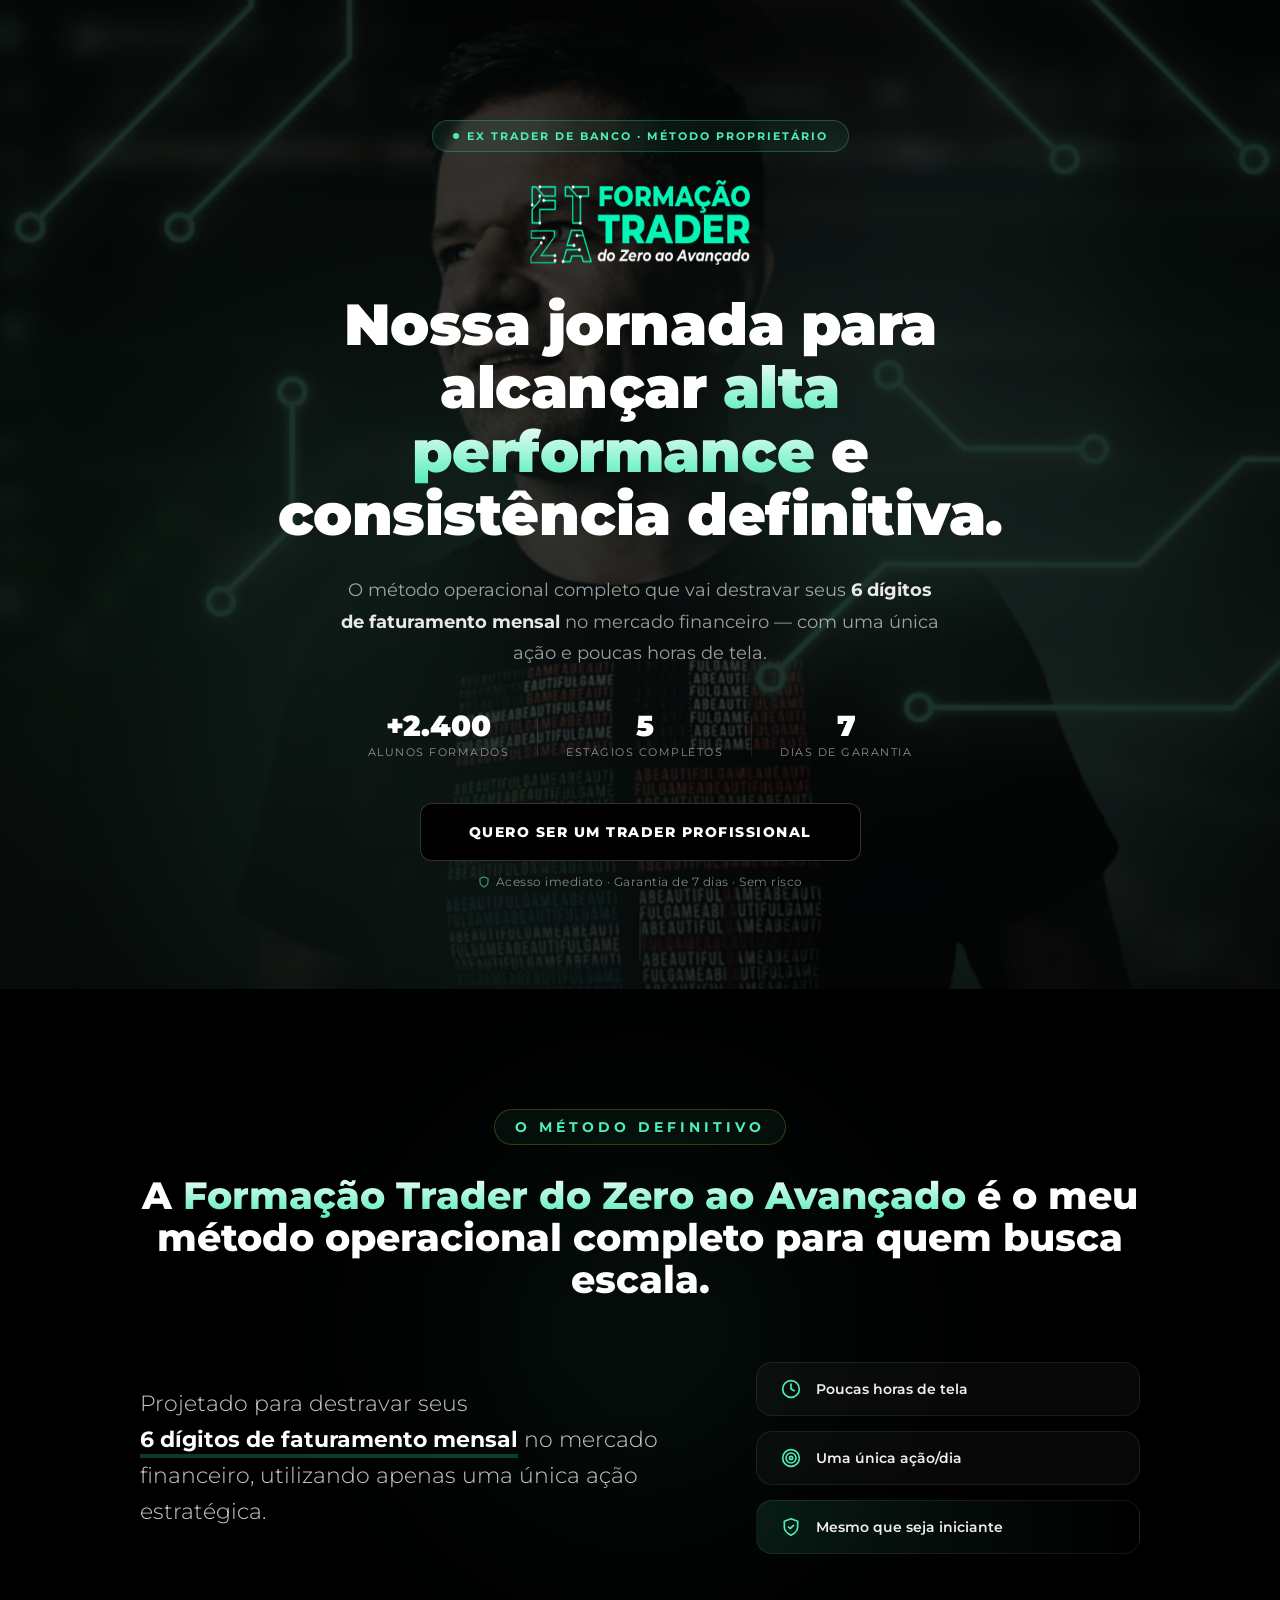
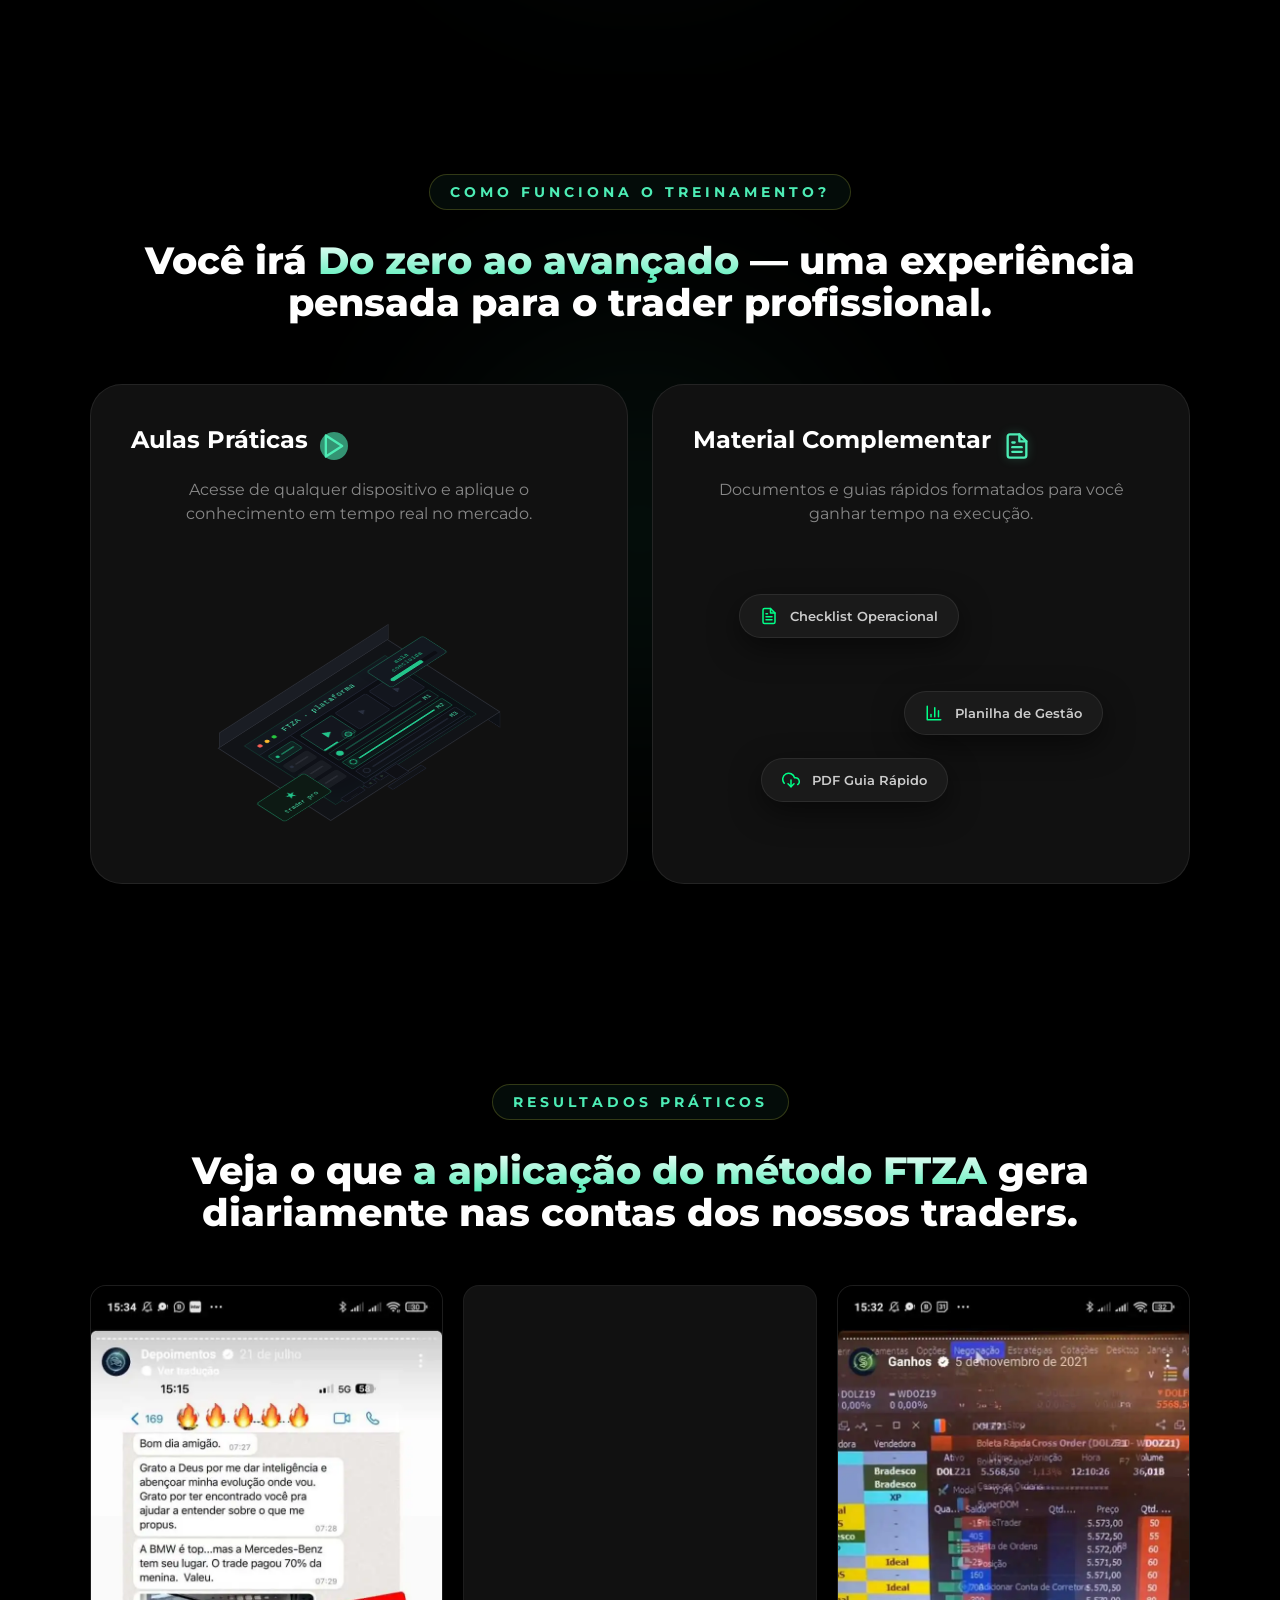
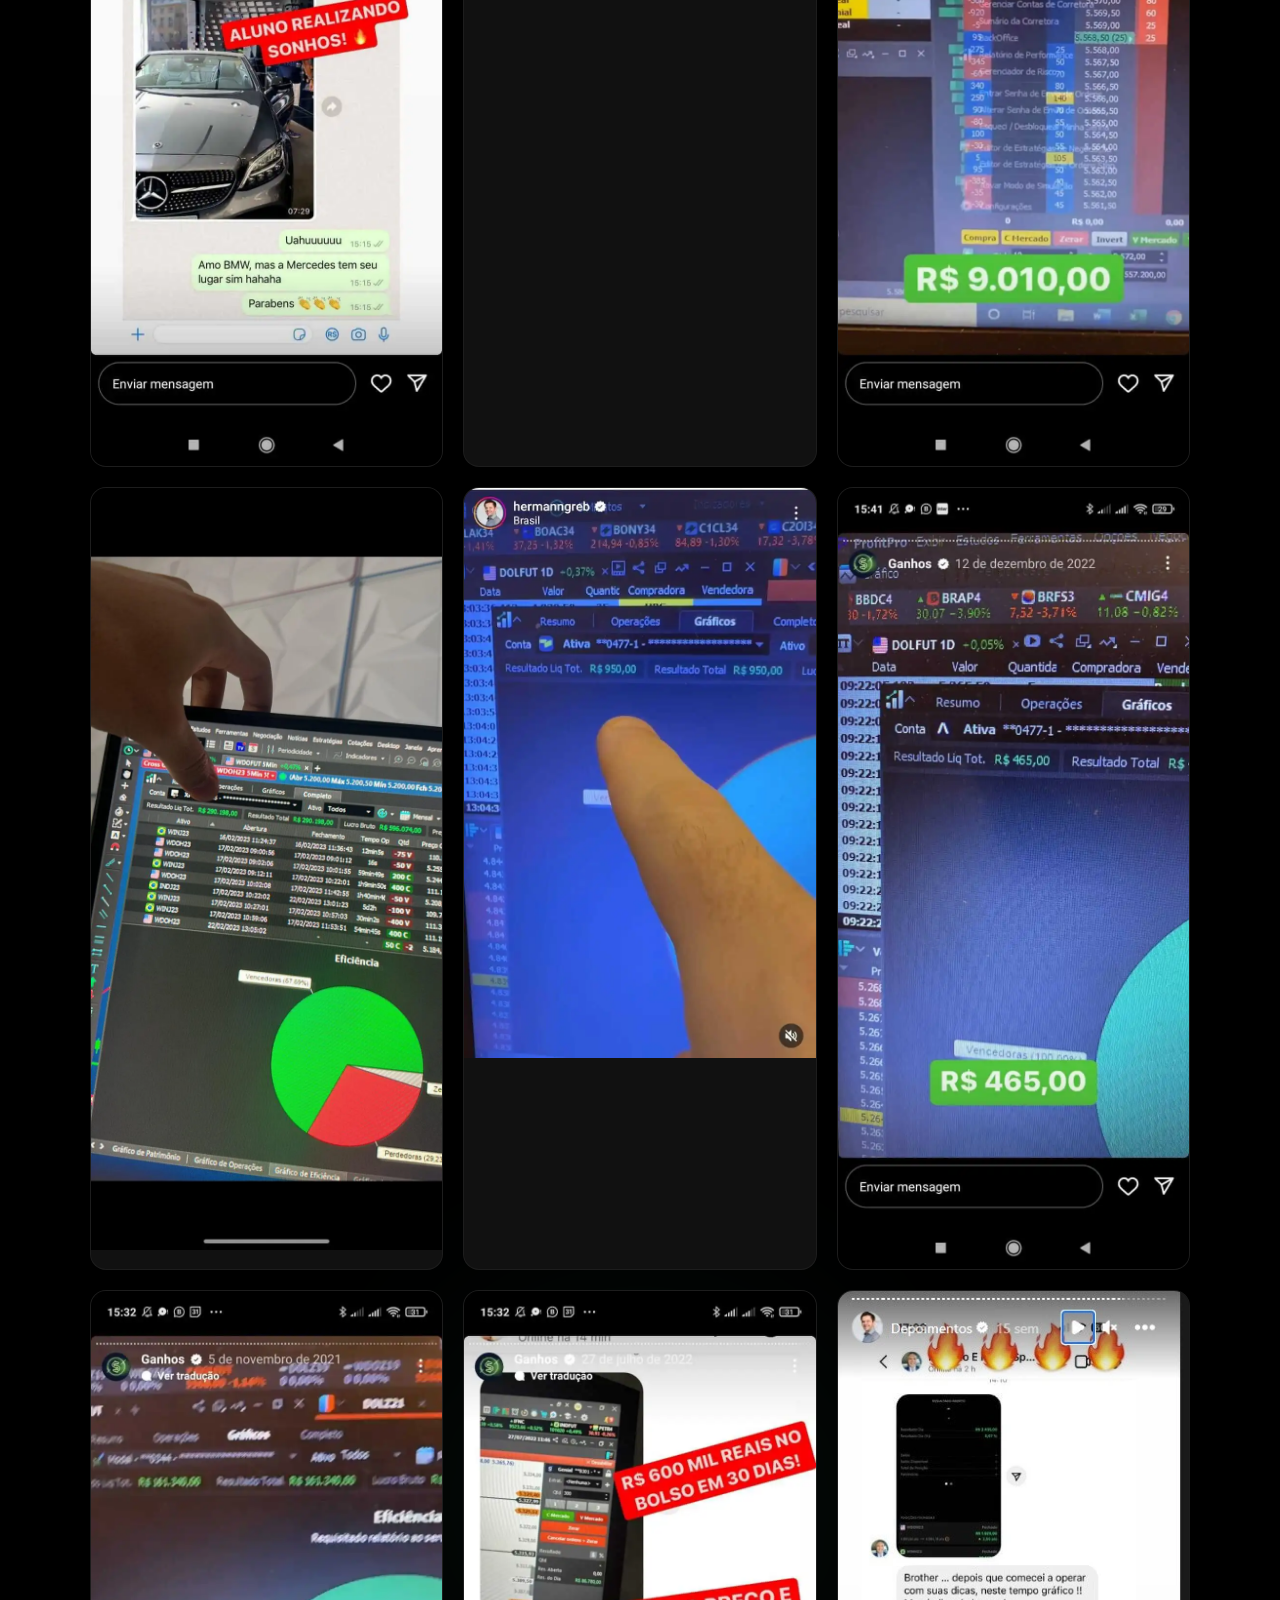
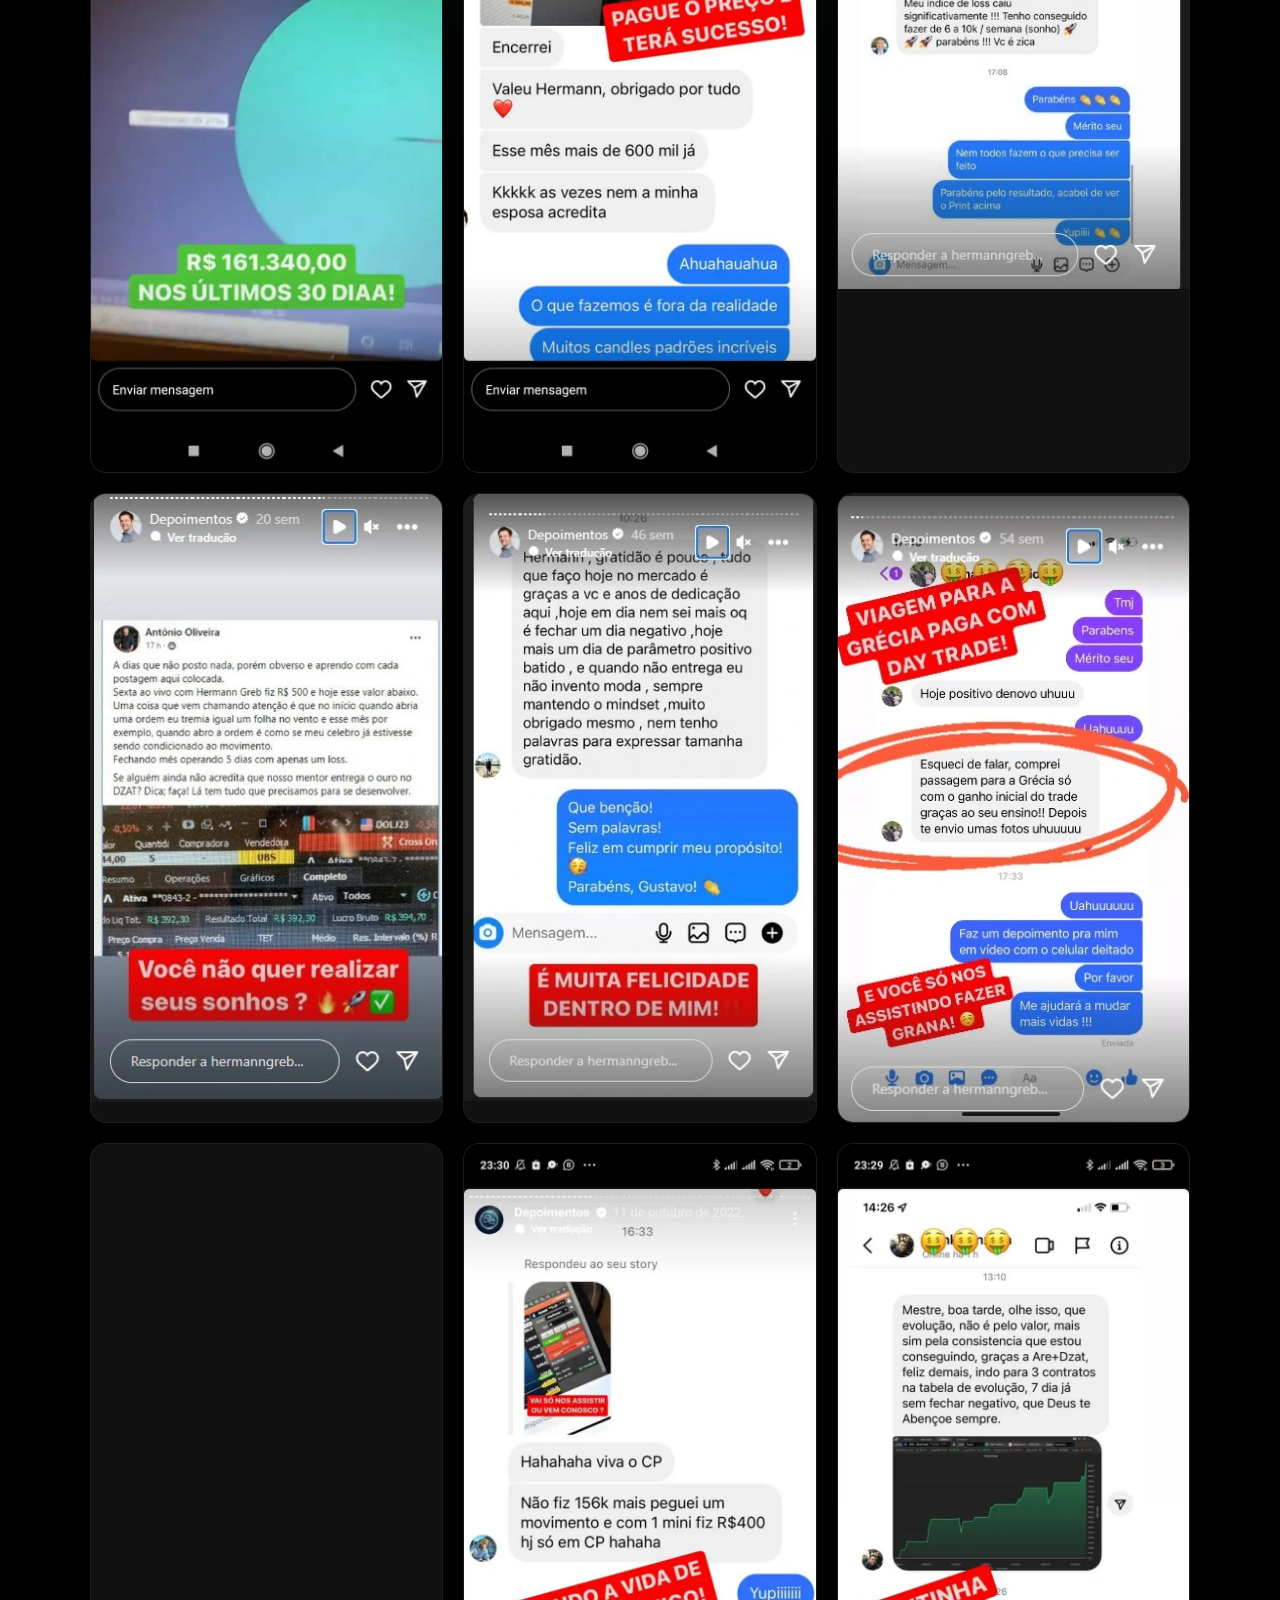
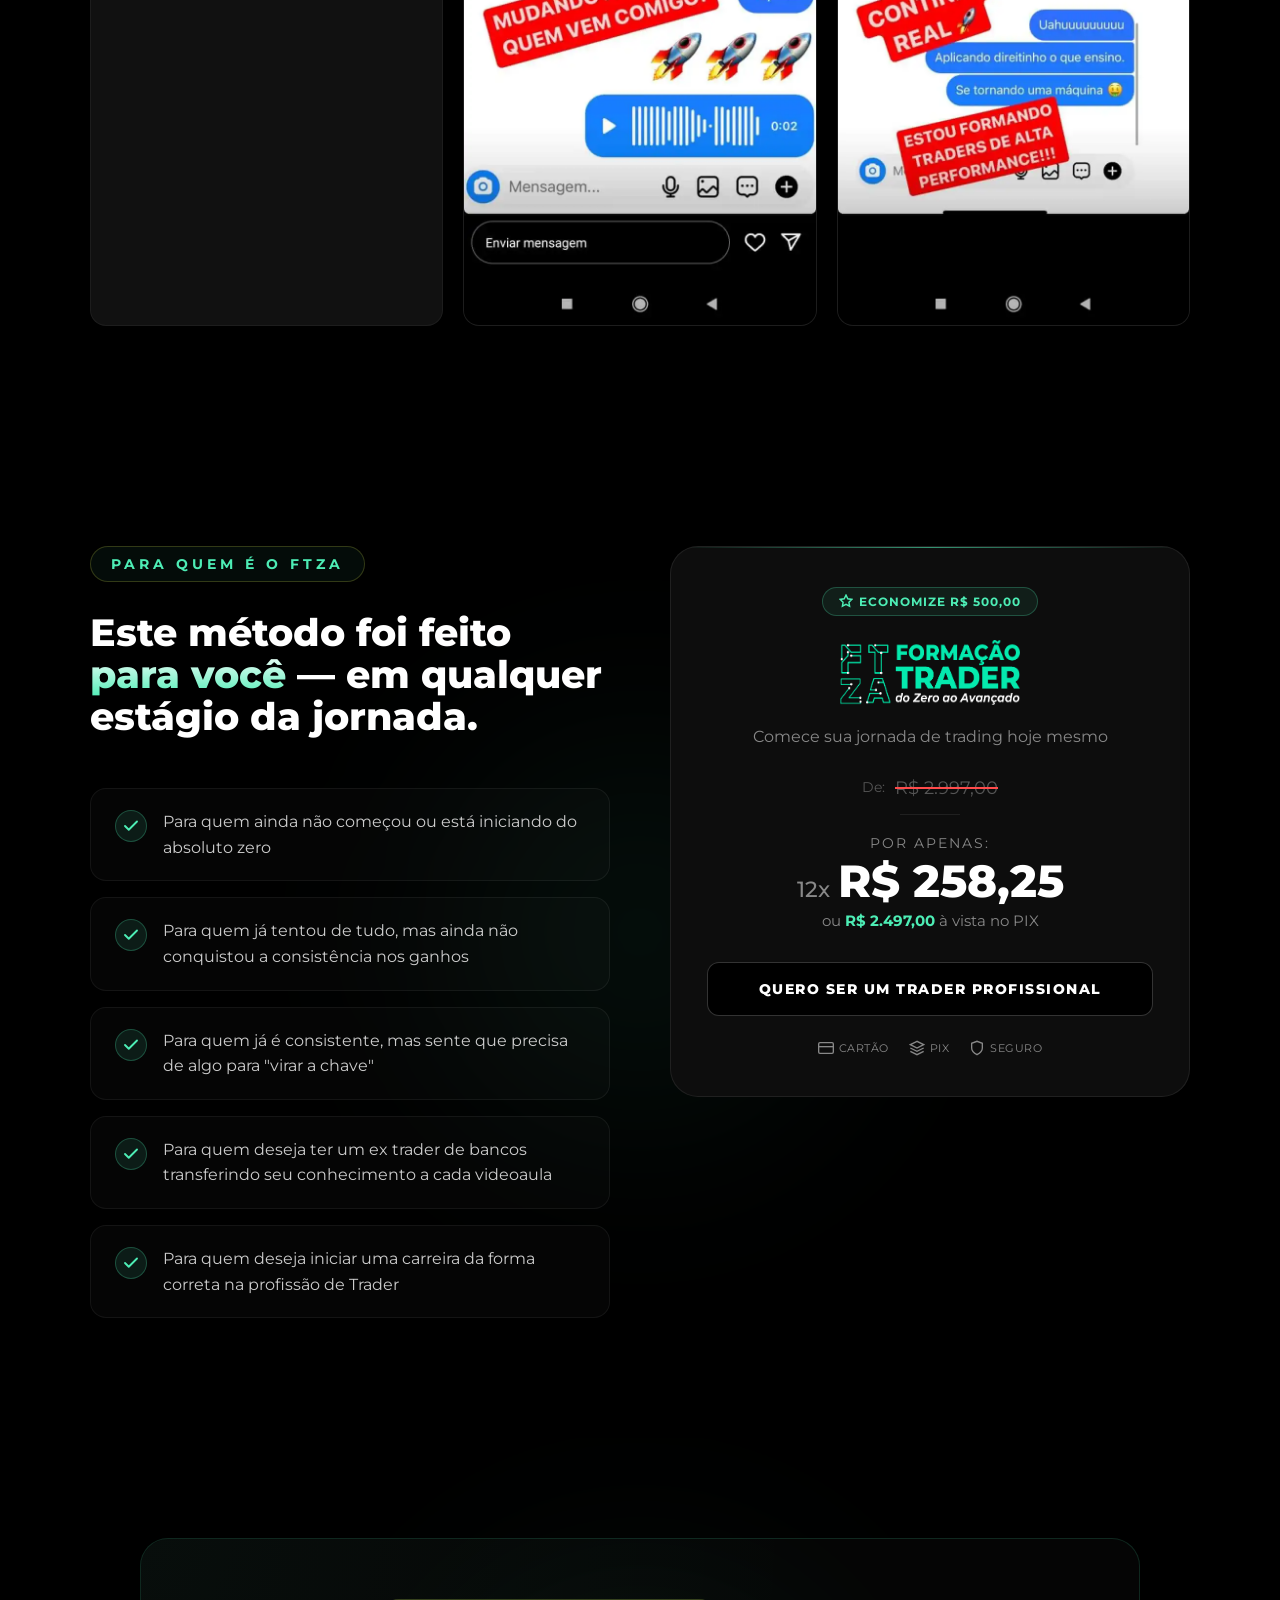
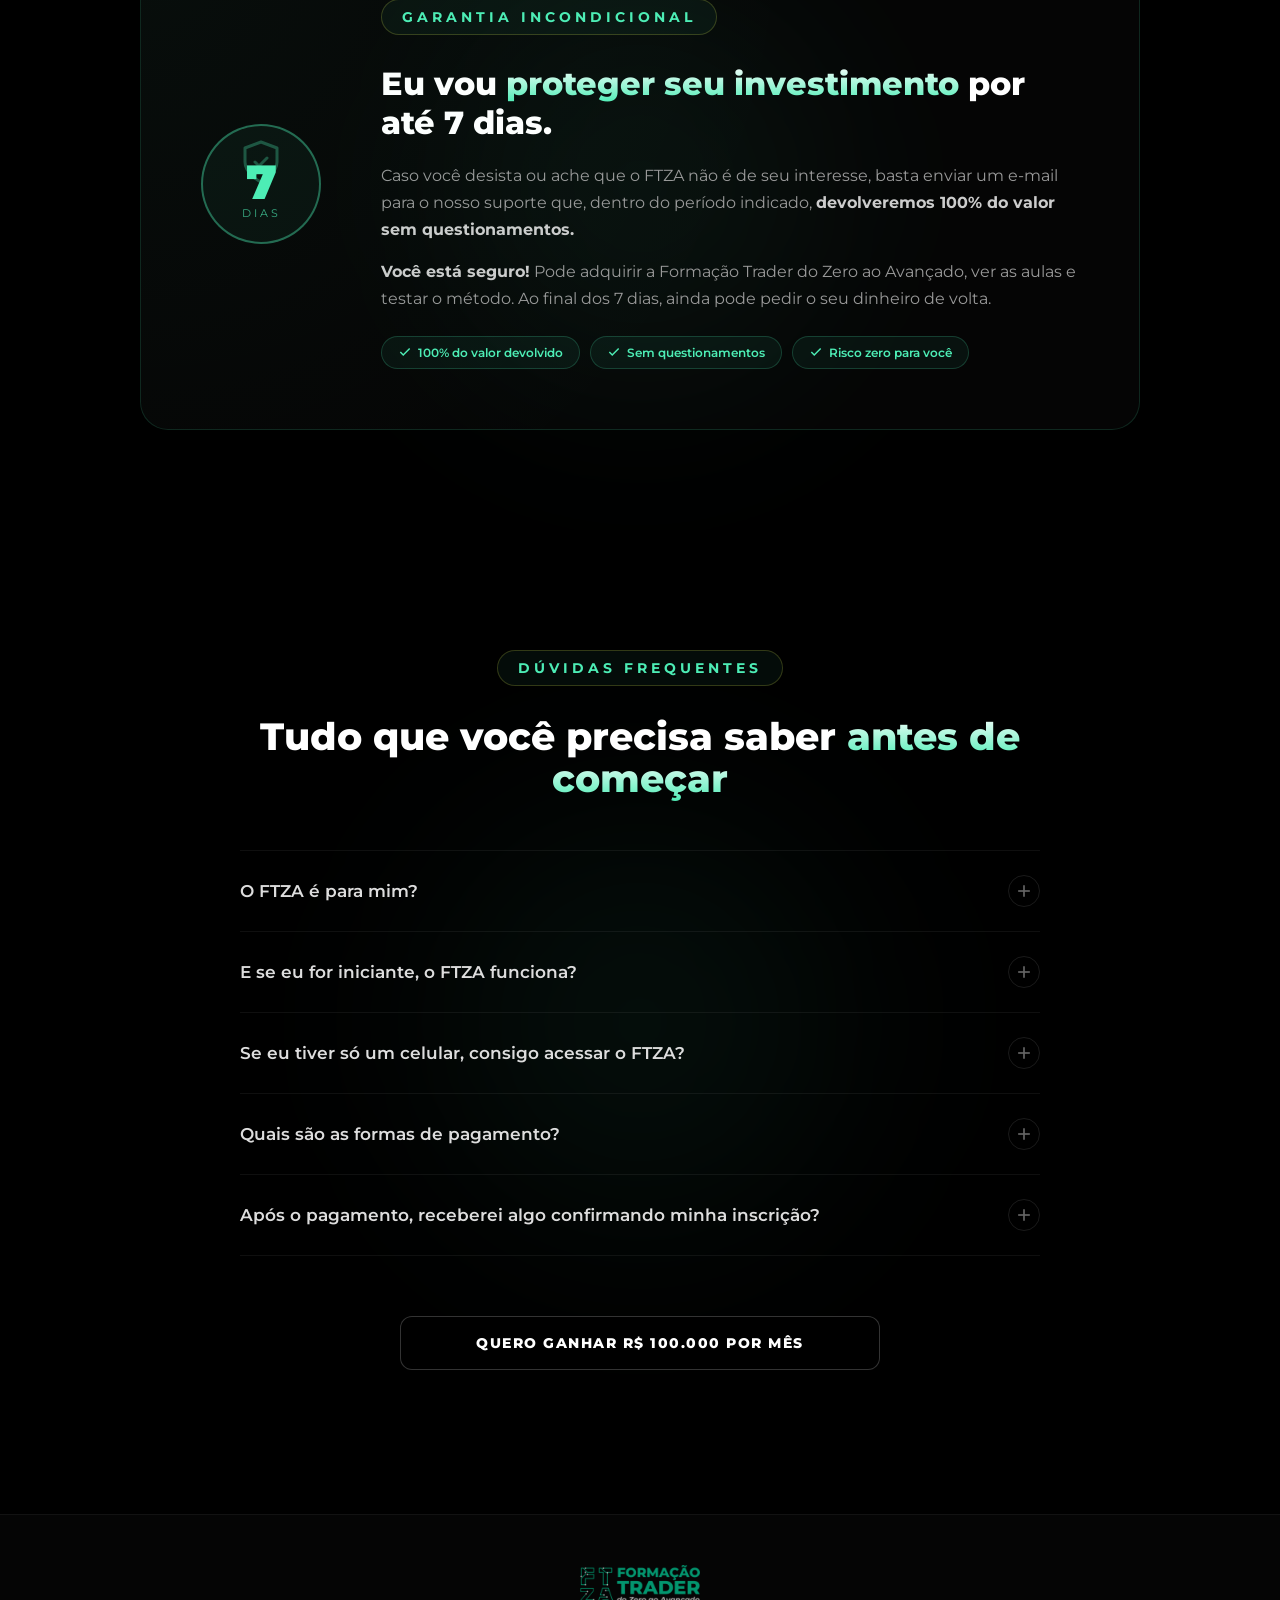
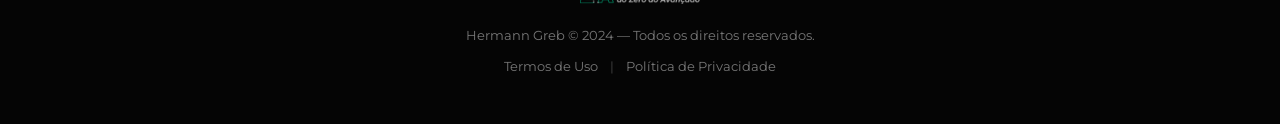
==== commit d8ed4ed3: "e e" ====
--- a/formacao-trader-do-zero-ao-avancado/index.html
+++ b/formacao-trader-do-zero-ao-avancado/index.html
@@ -2251,7 +2251,7 @@
       </div>
 
       <h2 class="section-title reveal-up delay-1">
-        A <span class="text-gradient">Do zero ao avançado</span>
+        Você irá <span class="text-gradient">Do zero ao avançado</span>
         — uma experiência pensada para o trader profissional.
       </h2>
 
